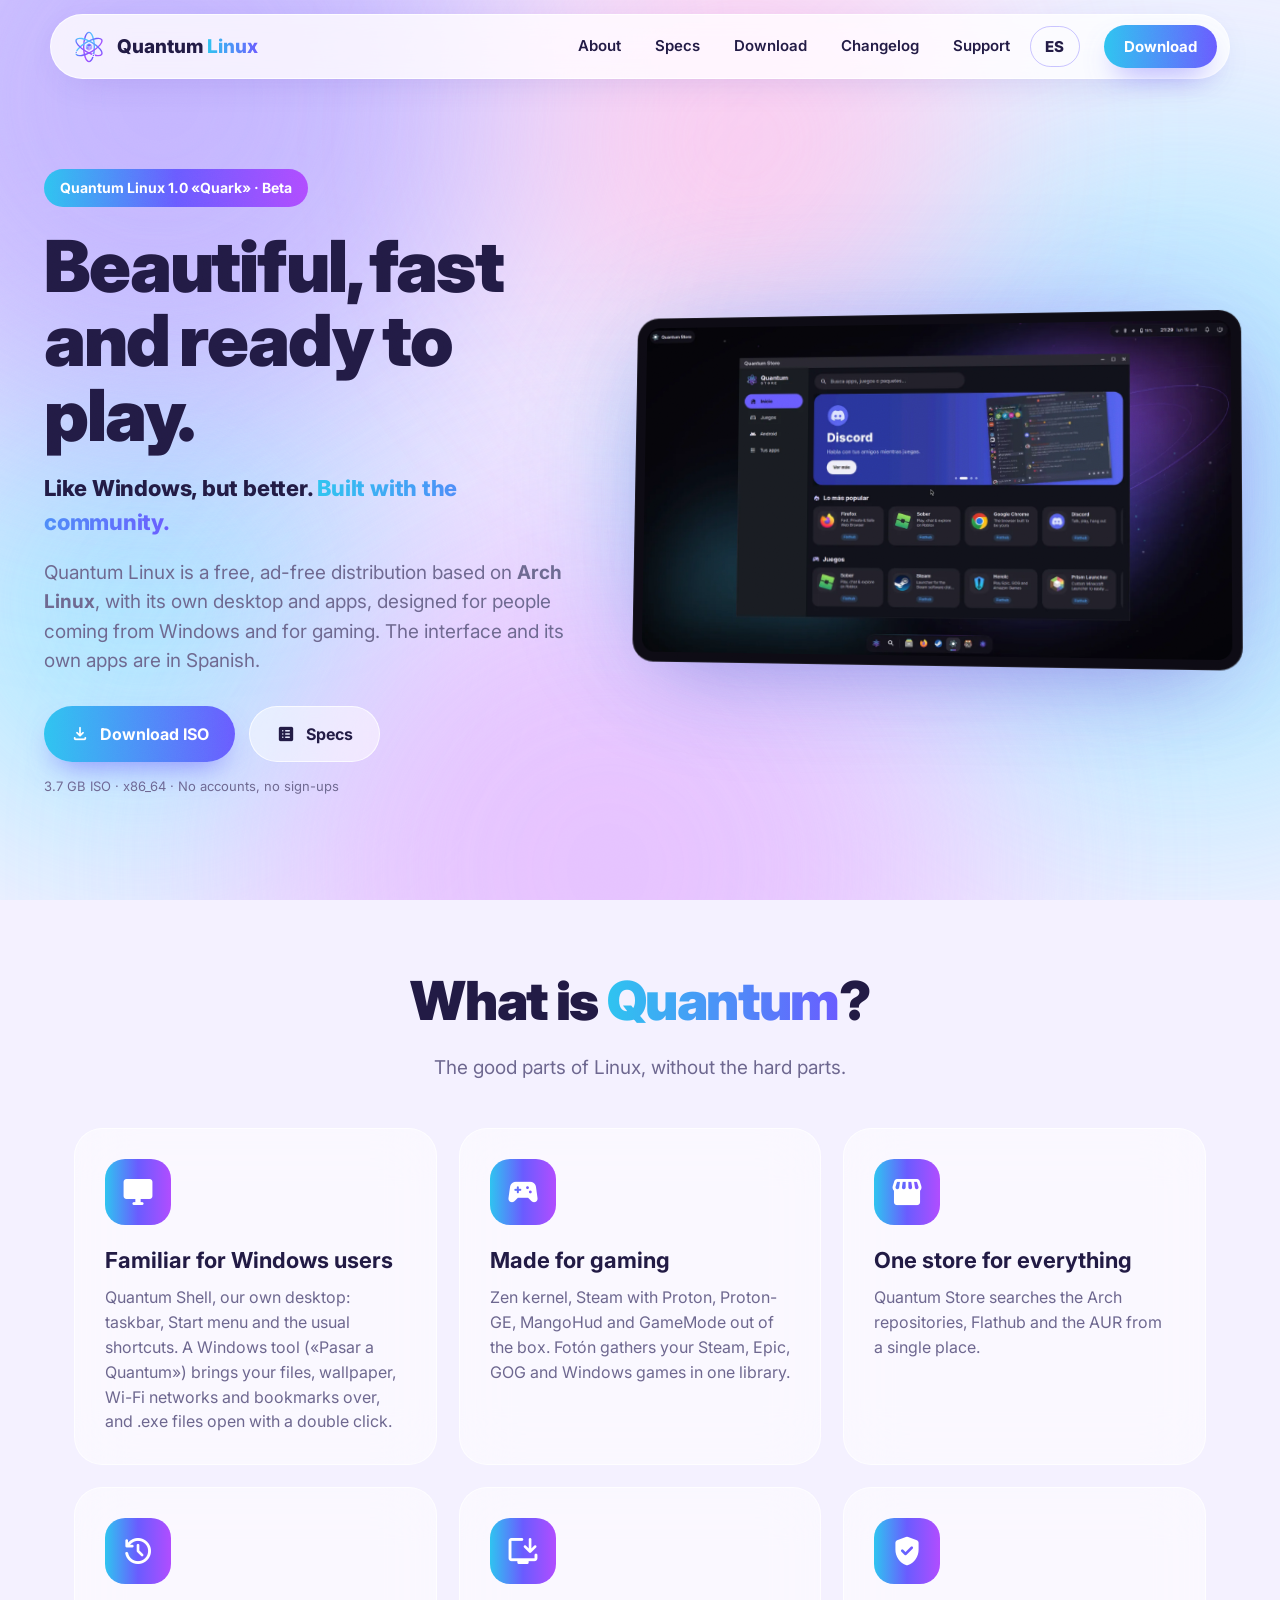
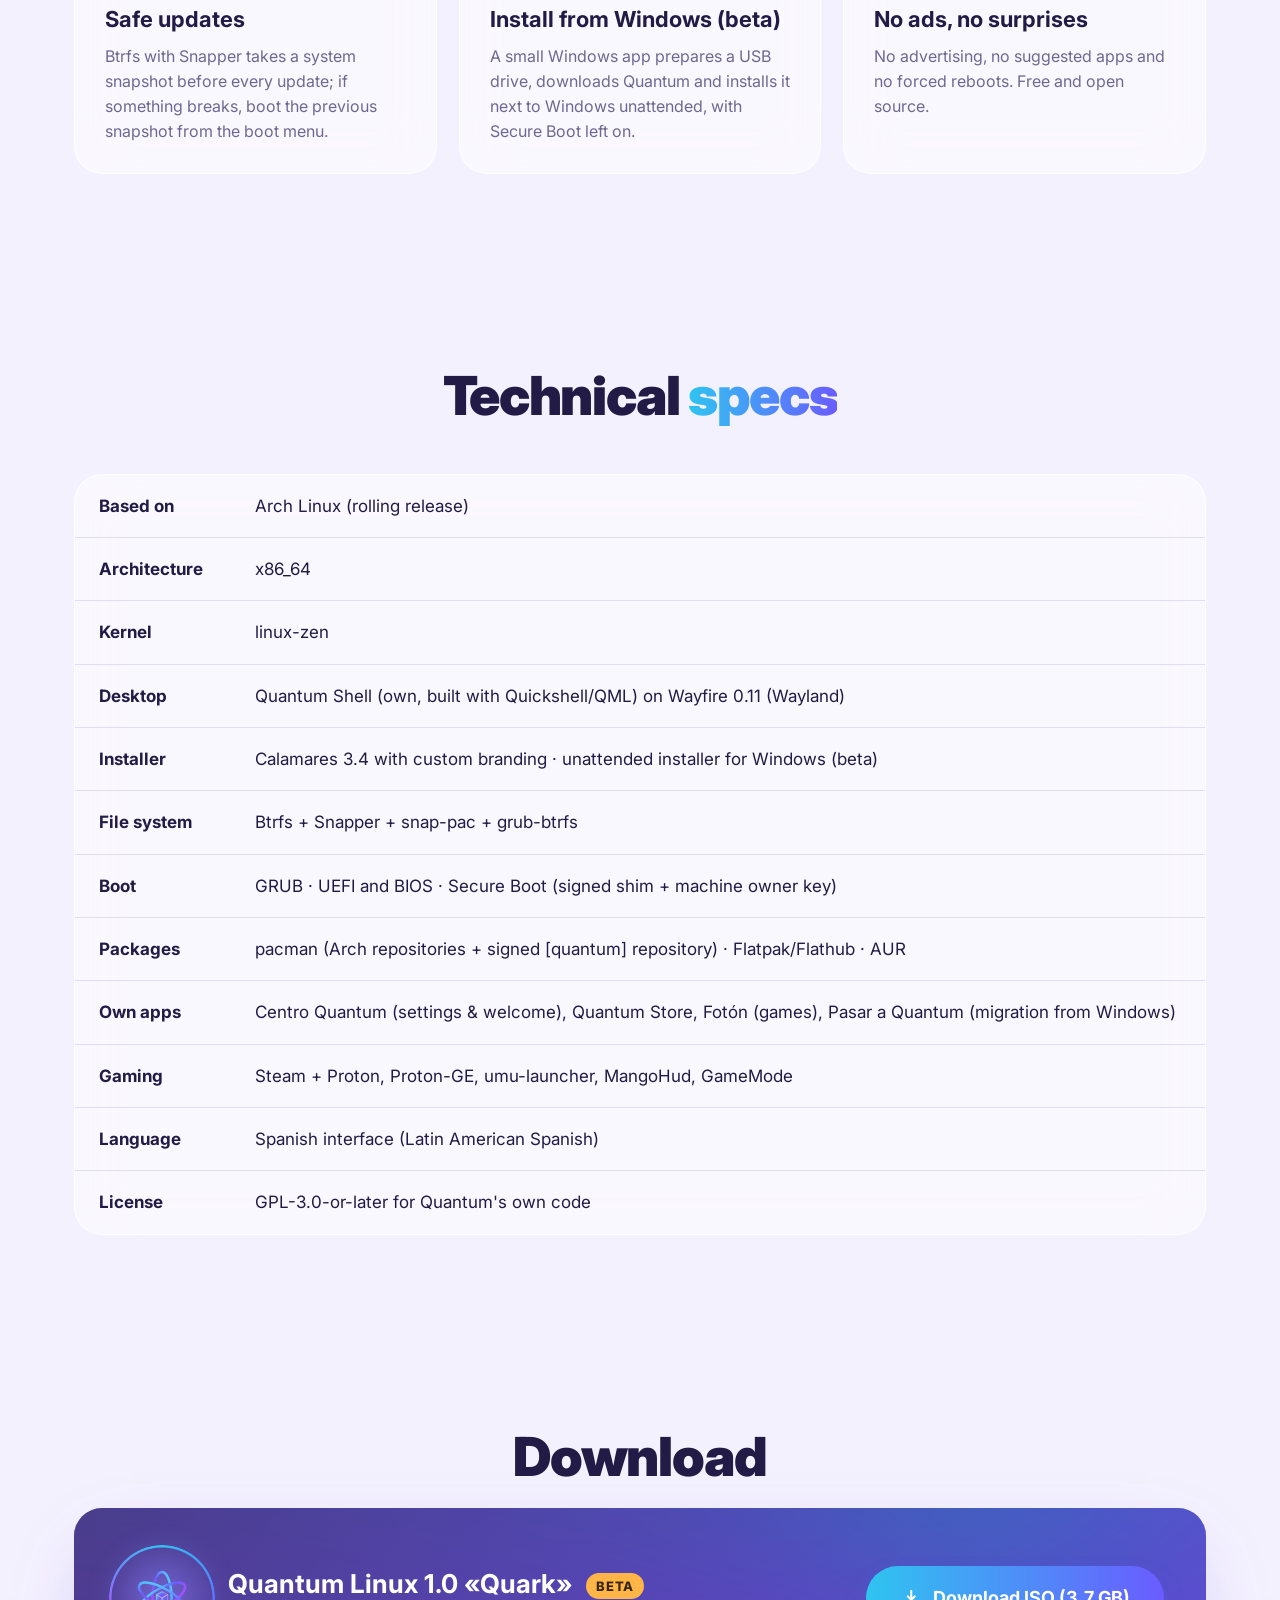
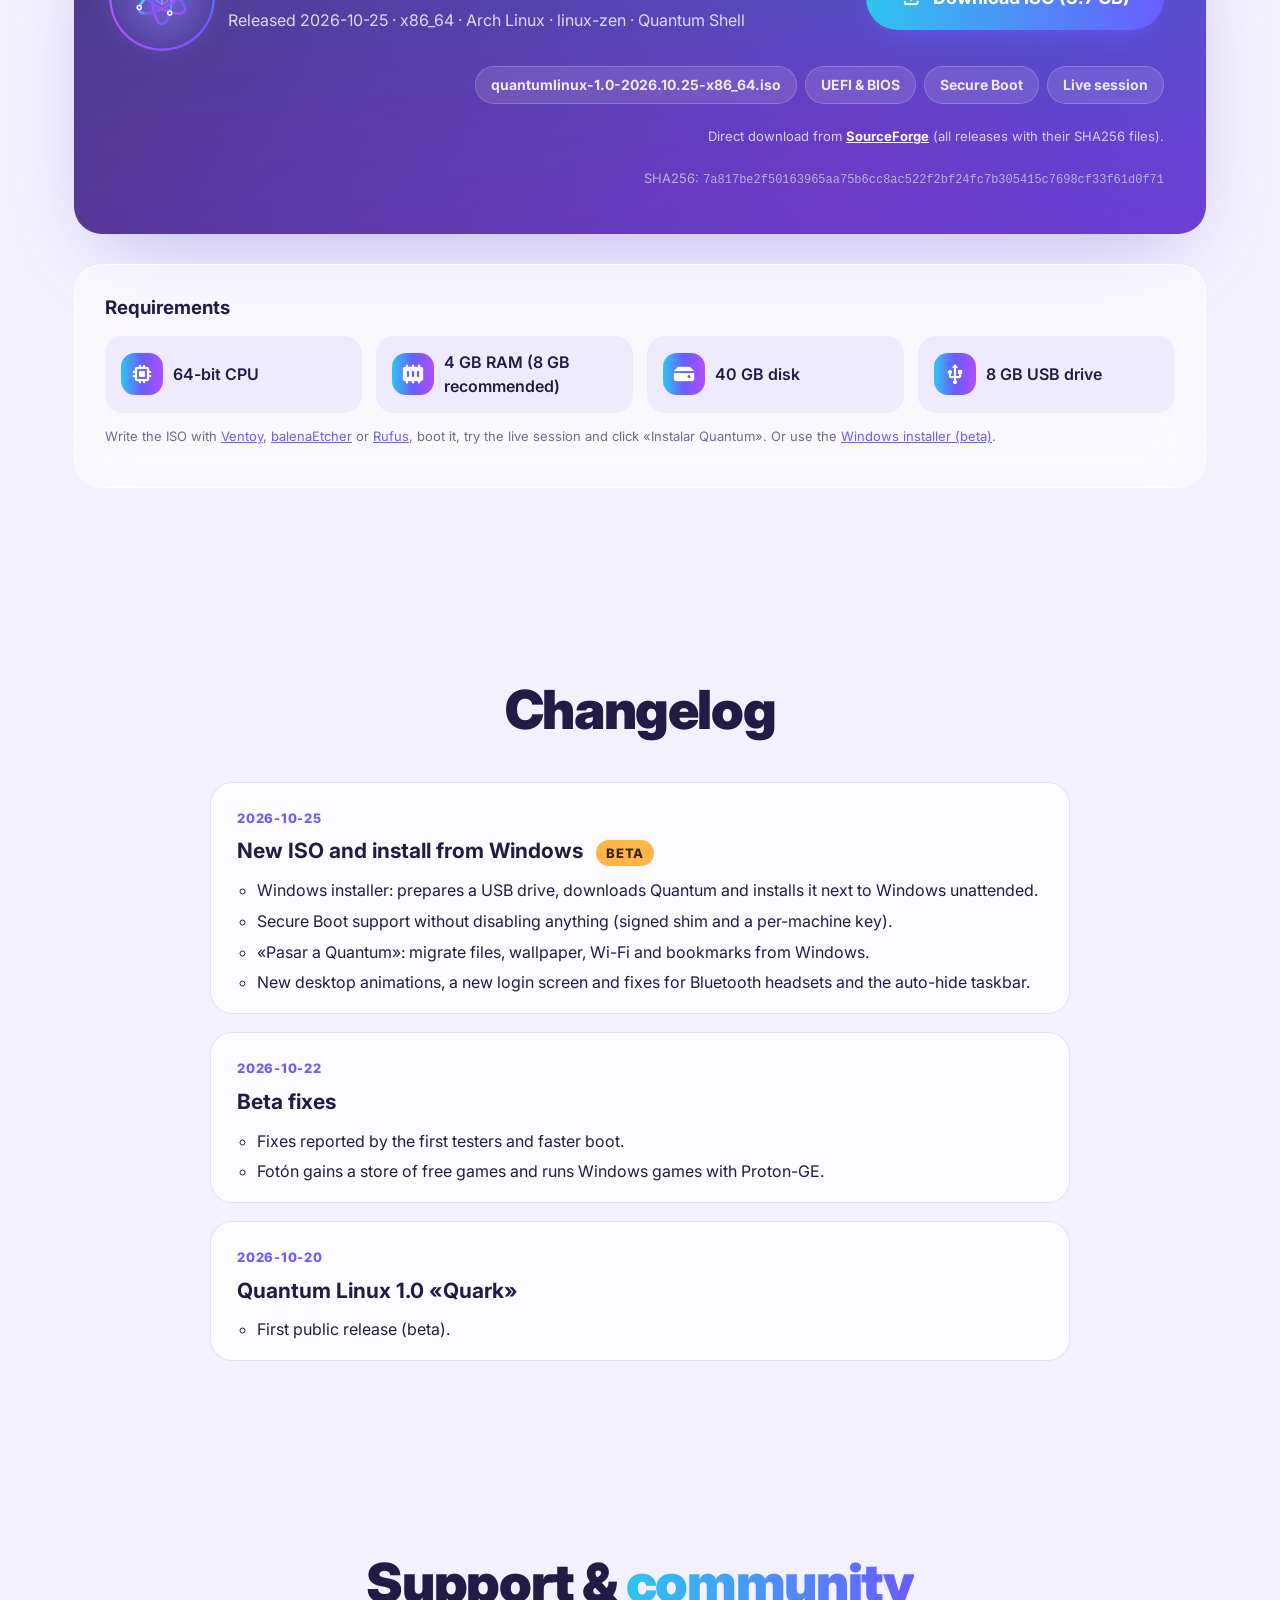
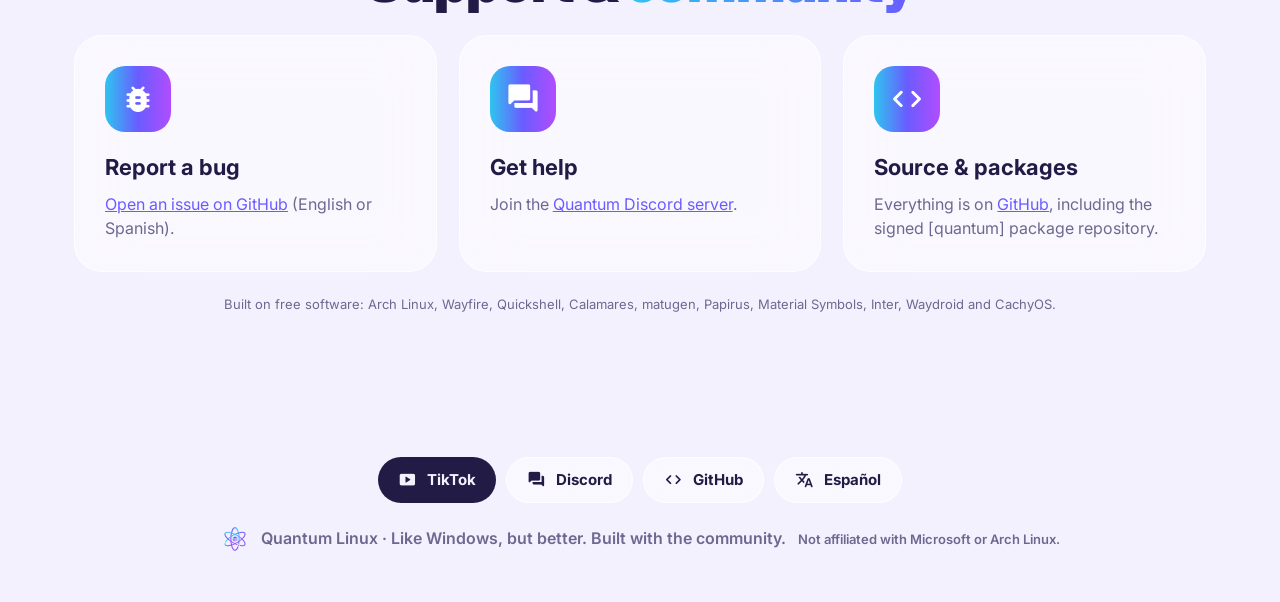
==== en/index.html @ d30d1699 "Web: versión en inglés (/en/), ficha técnica, novedades, ayuda y reporte de errores; descarga del IS" ====
<!doctype html>
<html lang="en">
<head>
  <meta charset="utf-8">
  <meta name="viewport" content="width=device-width, initial-scale=1, viewport-fit=cover">
  <script>
  (function(){var d=document.documentElement,t;try{t=localStorage.getItem("ql-theme")}catch(e){}
  if(t!=="dark"&&t!=="light")t=matchMedia("(prefers-color-scheme: dark)").matches?"dark":"light";
  d.dataset.theme=t;
  function dev(){var w=innerWidth;d.dataset.device=w<=760?"mobile":"desktop"}
  dev();addEventListener("resize",dev)})();
  </script>
  <title>Quantum Linux · An Arch-based distro for gamers and Windows switchers</title>
  <meta name="description" content="Quantum Linux 1.0 «Quark» is a free, ad-free Arch Linux based distribution with its own desktop (Quantum Shell on Wayfire), made for people coming from Windows and for gaming.">
  <meta name="theme-color" content="#6A5CFF">
  <meta property="og:type" content="website">
  <meta property="og:title" content="Quantum Linux">
  <meta property="og:description" content="An Arch-based distro for gamers and Windows switchers. Free and ad-free.">
  <meta property="og:image" content="https://quantumlinux-arch.github.io/assets/og.jpg">
  <meta property="og:url" content="https://quantumlinux-arch.github.io/en/">
  <link rel="canonical" href="https://quantumlinux-arch.github.io/en/">
  <link rel="alternate" hreflang="es" href="https://quantumlinux-arch.github.io/">
  <link rel="alternate" hreflang="en" href="https://quantumlinux-arch.github.io/en/">
  <link rel="alternate" hreflang="x-default" href="https://quantumlinux-arch.github.io/en/">
  <link rel="icon" type="image/png" href="../assets/favicon.png">
  <link rel="preconnect" href="https://fonts.googleapis.com">
  <link rel="preconnect" href="https://fonts.gstatic.com" crossorigin>
  <link rel="stylesheet" href="https://fonts.googleapis.com/css2?family=Inter:wght@400;500;600;700;800;900&display=swap">
  <link rel="stylesheet" href="https://fonts.googleapis.com/css2?family=Material+Symbols+Rounded:opsz,wght,FILL,GRAD@24,500,1,0&display=block">
  <link rel="stylesheet" href="../styles.css">
  <link rel="stylesheet" href="../enhance.css">
  <link rel="stylesheet" href="../extra.css">
</head>
<body>
  <div class="blobs" aria-hidden="true"><span></span><span></span><span></span></div>

  <header class="nav" id="nav">
    <a class="brand" href="#home" aria-label="Quantum Linux, home">
      <img src="../assets/quantum-mark.svg" alt="" width="36" height="36">
      <span>Quantum <b>Linux</b></span>
    </a>
    <nav class="links" id="links">
      <a href="#about">About</a>
      <a href="#specs">Specs</a>
      <a href="#download">Download</a>
      <a href="#changelog">Changelog</a>
      <a href="#support">Support</a>
      <a class="lang" href="../" hreflang="es" lang="es" title="Versión en español">ES</a>
    </nav>
    <a class="btn btn-sm btn-grad" href="#download">Download</a>
    <button class="menu-toggle" id="menuToggle" aria-label="Open menu" aria-expanded="false">
      <span class="ms">menu</span>
    </button>
  </header>

  <main>
    <section class="hero" id="home">
      <div class="hero-text">
        <span class="pill">Quantum Linux 1.0 «Quark» · Beta</span>
        <h1>Beautiful, fast and ready to play.</h1>
        <p class="motto">Like Windows, but better. <span class="grad">Built with the community.</span></p>
        <p class="lead">Quantum Linux is a free, ad-free distribution based on <b>Arch Linux</b>, with its own desktop and apps, designed for people coming from Windows and for gaming. The interface and its own apps are in Spanish.</p>
        <div class="cta">
          <a class="btn btn-grad" href="#download"><span class="ms">download</span>Download ISO</a>
          <a class="btn btn-ghost" href="#specs"><span class="ms">list_alt</span>Specs</a>
        </div>
        <p class="tiny">3.7 GB ISO · x86_64 · No accounts, no sign-ups</p>
      </div>
      <div class="hero-shot">
        <div class="monitor">
          <img src="../assets/img/store.webp" alt="Quantum Linux desktop with Quantum Store open and the taskbar at the bottom" width="1600" height="900">
        </div>
      </div>
    </section>

    <section class="section" id="about">
      <h2>What is <span class="grad">Quantum</span>?</h2>
      <p class="sub">The good parts of Linux, without the hard parts.</p>
      <div class="cards">
        <article class="card">
          <span class="icon ms">desktop_windows</span>
          <h3>Familiar for Windows users</h3>
          <p>Quantum Shell, our own desktop: taskbar, Start menu and the usual shortcuts. A Windows tool («Pasar a Quantum») brings your files, wallpaper, Wi-Fi networks and bookmarks over, and .exe files open with a double click.</p>
        </article>
        <article class="card">
          <span class="icon ms">sports_esports</span>
          <h3>Made for gaming</h3>
          <p>Zen kernel, Steam with Proton, Proton-GE, MangoHud and GameMode out of the box. Fotón gathers your Steam, Epic, GOG and Windows games in one library.</p>
        </article>
        <article class="card">
          <span class="icon ms">storefront</span>
          <h3>One store for everything</h3>
          <p>Quantum Store searches the Arch repositories, Flathub and the AUR from a single place.</p>
        </article>
        <article class="card">
          <span class="icon ms">history</span>
          <h3>Safe updates</h3>
          <p>Btrfs with Snapper takes a system snapshot before every update; if something breaks, boot the previous snapshot from the boot menu.</p>
        </article>
        <article class="card">
          <span class="icon ms">install_desktop</span>
          <h3>Install from Windows (beta)</h3>
          <p>A small Windows app prepares a USB drive, downloads Quantum and installs it next to Windows unattended, with Secure Boot left on.</p>
        </article>
        <article class="card">
          <span class="icon ms">verified_user</span>
          <h3>No ads, no surprises</h3>
          <p>No advertising, no suggested apps and no forced reboots. Free and open source.</p>
        </article>
      </div>
    </section>

    <section class="section" id="specs">
      <h2>Technical <span class="grad">specs</span></h2>
      <div class="table-wrap">
        <table class="compare specs">
          <tbody>
            <tr><td>Based on</td><td>Arch Linux (rolling release)</td></tr>
            <tr><td>Architecture</td><td>x86_64</td></tr>
            <tr><td>Kernel</td><td>linux-zen</td></tr>
            <tr><td>Desktop</td><td>Quantum Shell (own, built with Quickshell/QML) on Wayfire 0.11 (Wayland)</td></tr>
            <tr><td>Installer</td><td>Calamares 3.4 with custom branding · unattended installer for Windows (beta)</td></tr>
            <tr><td>File system</td><td>Btrfs + Snapper + snap-pac + grub-btrfs</td></tr>
            <tr><td>Boot</td><td>GRUB · UEFI and BIOS · Secure Boot (signed shim + machine owner key)</td></tr>
            <tr><td>Packages</td><td>pacman (Arch repositories + signed [quantum] repository) · Flatpak/Flathub · AUR</td></tr>
            <tr><td>Own apps</td><td>Centro Quantum (settings &amp; welcome), Quantum Store, Fotón (games), Pasar a Quantum (migration from Windows)</td></tr>
            <tr><td>Gaming</td><td>Steam + Proton, Proton-GE, umu-launcher, MangoHud, GameMode</td></tr>
            <tr><td>Language</td><td>Spanish interface (Latin American Spanish)</td></tr>
            <tr><td>License</td><td>GPL-3.0-or-later for Quantum's own code</td></tr>
          </tbody>
        </table>
      </div>
    </section>

    <section class="section" id="download">
      <h2>Download</h2>
      <div class="download" id="descargar">
        <div class="dl-info">
          <span class="dl-orbit"><img src="../assets/quantum-mark.svg" alt="" width="72" height="72"></span>
          <div>
            <h3>Quantum Linux 1.0 «Quark» <span class="beta">Beta</span></h3>
            <p>Released 2026-10-25 · x86_64 · Arch Linux · linux-zen · Quantum Shell</p>
          </div>
        </div>
        <a class="btn btn-grad big" href="https://sourceforge.net/projects/quantum-linux/files/1.0/quantumlinux-1.0-2026.10.25-x86_64.iso/download"><span class="ms">download</span>Download ISO (3.7 GB)</a>
        <ul class="dl-chips"><li>quantumlinux-1.0-2026.10.25-x86_64.iso</li><li>UEFI &amp; BIOS</li><li>Secure Boot</li><li>Live session</li></ul>
        <p class="tiny">Direct download from <a href="https://sourceforge.net/projects/quantum-linux/files/1.0/" target="_blank" rel="noopener">SourceForge</a> (all releases with their SHA256 files).</p>
        <p class="tiny sha">SHA256: <code>7a817be2f50163965aa75b6cc8ac522f2bf24fc7b305415c7698cf33f61d0f71</code></p>
      </div>
      <div class="reqs">
        <h3>Requirements</h3>
        <ul>
          <li><span class="ms">memory</span>64-bit CPU</li>
          <li><span class="ms">memory_alt</span>4 GB RAM (8 GB recommended)</li>
          <li><span class="ms">hard_drive</span>40 GB disk</li>
          <li><span class="ms">usb</span>8 GB USB drive</li>
        </ul>
        <p class="tiny">Write the ISO with <a href="https://www.ventoy.net/" target="_blank" rel="noopener">Ventoy</a>, <a href="https://etcher.balena.io/" target="_blank" rel="noopener">balenaEtcher</a> or <a href="https://rufus.ie/" target="_blank" rel="noopener">Rufus</a>, boot it, try the live session and click «Instalar Quantum». Or use the <a href="../descargas/Instalar-Quantum.exe">Windows installer (beta)</a>.</p>
      </div>
    </section>

    <section class="section" id="changelog">
      <h2>Changelog</h2>
      <ol class="changelog">
        <li>
          <time datetime="2026-10-25">2026-10-25</time>
          <h3>New ISO and install from Windows <span class="beta">Beta</span></h3>
          <ul>
            <li>Windows installer: prepares a USB drive, downloads Quantum and installs it next to Windows unattended.</li>
            <li>Secure Boot support without disabling anything (signed shim and a per-machine key).</li>
            <li>«Pasar a Quantum»: migrate files, wallpaper, Wi-Fi and bookmarks from Windows.</li>
            <li>New desktop animations, a new login screen and fixes for Bluetooth headsets and the auto-hide taskbar.</li>
          </ul>
        </li>
        <li>
          <time datetime="2026-10-22">2026-10-22</time>
          <h3>Beta fixes</h3>
          <ul>
            <li>Fixes reported by the first testers and faster boot.</li>
            <li>Fotón gains a store of free games and runs Windows games with Proton-GE.</li>
          </ul>
        </li>
        <li>
          <time datetime="2026-10-20">2026-10-20</time>
          <h3>Quantum Linux 1.0 «Quark»</h3>
          <ul><li>First public release (beta).</li></ul>
        </li>
      </ol>
    </section>

    <section class="section" id="support">
      <h2>Support &amp; <span class="grad">community</span></h2>
      <div class="cards">
        <article class="card">
          <span class="icon ms">bug_report</span>
          <h3>Report a bug</h3>
          <p><a href="https://github.com/QuantumLinux-arch/quantumlinux-arch.github.io/issues/new/choose" target="_blank" rel="noopener">Open an issue on GitHub</a> (English or Spanish).</p>
        </article>
        <article class="card">
          <span class="icon ms">forum</span>
          <h3>Get help</h3>
          <p>Join the <a href="https://discord.gg/qWmEb9xHkZ" target="_blank" rel="noopener">Quantum Discord server</a>.</p>
        </article>
        <article class="card">
          <span class="icon ms">code</span>
          <h3>Source &amp; packages</h3>
          <p>Everything is on <a href="https://github.com/QuantumLinux-arch" target="_blank" rel="noopener">GitHub</a>, including the signed [quantum] package repository.</p>
        </article>
      </div>
      <p class="tiny center">Built on free software: Arch Linux, Wayfire, Quickshell, Calamares, matugen, Papirus, Material Symbols, Inter, Waydroid and CachyOS.</p>
    </section>
  </main>

  <footer class="footer">
    <div class="foot-links">
      <a class="btn btn-sm btn-dark" href="https://www.tiktok.com/@quantum.os" target="_blank" rel="noopener"><span class="ms">smart_display</span>TikTok</a>
      <a class="btn btn-sm btn-ghost" href="https://discord.gg/qWmEb9xHkZ" target="_blank" rel="noopener"><span class="ms">forum</span>Discord</a>
      <a class="btn btn-sm btn-ghost" href="https://github.com/QuantumLinux-arch" target="_blank" rel="noopener"><span class="ms">code</span>GitHub</a>
      <a class="btn btn-sm btn-ghost" href="../" hreflang="es"><span class="ms">translate</span>Español</a>
    </div>
    <img src="../assets/quantum-mark.svg" alt="" width="28" height="28">
    <span>Quantum Linux · Like Windows, but better. Built with the community.</span>
    <span class="tiny">Not affiliated with Microsoft or Arch Linux.</span>
  </footer>

  <script>
  (function(){var t=document.getElementById("menuToggle"),l=document.getElementById("links");
  t.addEventListener("click",function(){var o=l.classList.toggle("open");t.setAttribute("aria-expanded",o)});
  l.addEventListener("click",function(e){if(e.target.tagName==="A")l.classList.remove("open")})})();
  </script>
</body>
</html>
---- styles.css ----
/* Quantum Linux — mismos colores y estilo que los videos */
:root {
  --bg: #F4F1FF;
  --ink: #221B45;
  --muted: #6E6890;
  --line: #E2DCFB;
  --card: #FFFFFF;
  --cyan: #2FC4F0;
  --indigo: #6A5CFF;
  --violet: #B14DFF;
  --grad: linear-gradient(90deg, var(--cyan), var(--indigo) 50%, var(--violet));
  --radius: 28px;
  --shadow: 0 30px 80px -30px rgba(70, 50, 180, .35);
}

* { box-sizing: border-box; }
html { scroll-behavior: smooth; scroll-padding-top: 90px; }
body {
  margin: 0;
  font-family: "Inter", system-ui, sans-serif;
  color: var(--ink);
  background: var(--bg);
  line-height: 1.55;
  -webkit-font-smoothing: antialiased;
  overflow-x: hidden;
}
img { max-width: 100%; height: auto; display: block; }
a { color: var(--indigo); }

.ms {
  font-family: "Material Symbols Rounded";
  font-weight: normal; font-style: normal; line-height: 1;
  font-size: 1.25em; display: inline-block; vertical-align: middle;
  font-variation-settings: "FILL" 1, "wght" 500;
  -webkit-font-feature-settings: "liga"; font-feature-settings: "liga";
  user-select: none;
}

/* Fondo con manchas de color que se mueven lento (como Backdrop de los videos) */
.blobs { position: fixed; inset: 0; z-index: -1; overflow: hidden; pointer-events: none; }
.blobs span {
  position: absolute; width: 55vmax; height: 55vmax; border-radius: 50%;
  filter: blur(90px); opacity: .5; animation: drift 26s ease-in-out infinite alternate;
}
.blobs span:nth-child(1) { background: #B9A8FF; top: -20vmax; left: -15vmax; }
.blobs span:nth-child(2) { background: #A8E6FF; top: 10vmax; right: -20vmax; animation-delay: -9s; }
.blobs span:nth-child(3) { background: #E3B8FF; bottom: -25vmax; left: 20vmax; animation-delay: -16s; }
@keyframes drift {
  to { transform: translate(6vmax, 4vmax) scale(1.08); }
}

/* Barra de navegación */
.nav {
  position: sticky; top: 14px; z-index: 50;
  display: flex; align-items: center; gap: 24px;
  max-width: 1180px; margin: 14px auto 0; padding: 10px 12px 10px 20px;
  background: rgba(255, 255, 255, .72); backdrop-filter: blur(16px);
  border: 1px solid var(--line); border-radius: 999px;
  box-shadow: 0 10px 40px -20px rgba(70, 50, 180, .3);
}
.brand { display: flex; align-items: center; gap: 10px; text-decoration: none; color: var(--ink); font-weight: 800; font-size: 19px; }
.brand b { font-weight: 800; background: var(--grad); -webkit-background-clip: text; background-clip: text; color: transparent; }
.links { display: flex; gap: 6px; margin-left: auto; }
.links a { color: var(--ink); text-decoration: none; font-weight: 600; font-size: 15px; padding: 8px 14px; border-radius: 999px; transition: background .2s; }
.links a:hover { background: rgba(106, 92, 255, .1); }
.menu-toggle { display: none; border: 0; background: transparent; color: var(--ink); font-size: 22px; padding: 8px; border-radius: 50%; cursor: pointer; }

/* Botones */
.btn {
  display: inline-flex; align-items: center; gap: 10px;
  padding: 15px 26px; border-radius: 999px; font-weight: 700; font-size: 16px;
  text-decoration: none; cursor: pointer; border: 0;
  transition: transform .2s cubic-bezier(.34, 1.56, .64, 1), box-shadow .2s, background .2s;
}
.btn:hover { transform: translateY(-2px) scale(1.02); }
.btn:active { transform: scale(.97); }
.btn-grad { color: #fff; background: var(--grad); box-shadow: 0 14px 30px -12px rgba(106, 92, 255, .7); }
.btn-ghost { color: var(--ink); background: #fff; border: 1px solid var(--line); }
.btn-dark { color: #fff; background: var(--ink); }
.btn-sm { padding: 10px 20px; font-size: 15px; }
.btn.big { padding: 18px 34px; font-size: 18px; }

.grad { background: var(--grad); -webkit-background-clip: text; background-clip: text; color: transparent; }
.tiny { font-size: 13px; color: var(--muted); }
.pill {
  display: inline-block; padding: 8px 16px; border-radius: 999px; font-weight: 700; font-size: 14px;
  color: #fff; background: var(--grad);
}

/* Portada */
.hero {
  max-width: 1240px; margin: 0 auto; padding: 90px 24px 60px;
  display: grid; grid-template-columns: 1fr 1.15fr; gap: 50px; align-items: center;
}
.hero h1 { font-size: clamp(42px, 5.6vw, 76px); line-height: 1.04; letter-spacing: -.03em; margin: 22px 0 18px; font-weight: 900; }
.motto { font-size: 22px; font-weight: 800; margin: 0 0 14px; letter-spacing: -.01em; }
.lead { font-size: 19px; color: var(--muted); max-width: 540px; }
.cta { display: flex; flex-wrap: wrap; gap: 14px; margin: 30px 0 14px; }
.cta.center { justify-content: center; }

/* Letras que aparecen una a una con rebote (como Line.qml) */
.kinetic .w { display: inline-block; white-space: nowrap; }
.kinetic .ch { display: inline-block; opacity: 0; transform: translateY(.45em) scale(.6); animation: pop .55s cubic-bezier(.34, 1.56, .64, 1) forwards; }
.kinetic .g { background: var(--grad); background-size: 400% 100%; -webkit-background-clip: text; background-clip: text; color: transparent; }
@keyframes pop { to { opacity: 1; transform: none; } }

.hero-shot { position: relative; }
.monitor {
  border-radius: 22px; padding: 10px; background: #0D0B14;
  box-shadow: var(--shadow), 0 0 0 1px rgba(255, 255, 255, .06) inset;
  overflow: hidden;
}
.monitor img { border-radius: 14px; }
.hero-shot .monitor { animation: float 7s ease-in-out infinite; transform: perspective(1400px) rotateY(-7deg) rotateX(3deg); }
@keyframes float { 50% { translate: 0 -12px; } }
.float-chip {
  position: absolute; display: flex; align-items: center; gap: 8px;
  padding: 12px 18px; border-radius: 999px; background: #fff; font-weight: 700; font-size: 15px;
  border: 1px solid var(--line); box-shadow: 0 14px 30px -14px rgba(70, 50, 180, .45);
  animation: float 6s ease-in-out infinite;
}
.float-chip .ms { color: var(--indigo); }
.c1 { top: -18px; left: 8%; animation-delay: -1s; }
.c2 { bottom: 14%; left: -26px; animation-delay: -3s; }
.c3 { bottom: -16px; right: 10%; animation-delay: -5s; }

/* Secciones */
.section { max-width: 1180px; margin: 0 auto; padding: 90px 24px; }
.section h2 { font-size: clamp(34px, 4.2vw, 56px); letter-spacing: -.025em; text-align: center; margin: 0 0 10px; font-weight: 900; }
.sub { text-align: center; color: var(--muted); font-size: 19px; margin: 0 0 46px; }

.cards { display: grid; grid-template-columns: repeat(3, 1fr); gap: 22px; }
.card {
  background: var(--card); border: 1px solid var(--line); border-radius: var(--radius);
  padding: 30px; transition: transform .3s cubic-bezier(.34, 1.56, .64, 1), box-shadow .3s;
}
.card:hover { transform: translateY(-6px); box-shadow: var(--shadow); }
.card .icon {
  font-size: 34px; width: 66px; height: 66px; display: grid; place-items: center;
  color: #fff; background: var(--grad); border-radius: 20px; margin-bottom: 18px;
}
.card h3 { margin: 0 0 8px; font-size: 22px; }
.card p { margin: 0; color: var(--muted); }

/* Galería */
.tabs { display: flex; flex-wrap: wrap; justify-content: center; gap: 10px; margin-bottom: 30px; }
.tab {
  font: inherit; font-weight: 700; font-size: 15px; padding: 11px 20px; border-radius: 999px;
  border: 1px solid var(--line); background: #fff; color: var(--ink); cursor: pointer; transition: all .2s;
}
.tab:hover { border-color: var(--indigo); }
.tab.active { color: #fff; background: var(--grad); border-color: transparent; }
.gallery { max-width: 1060px; margin: 0 auto; }
.gallery img { transition: opacity .25s, transform .35s; }
.gallery img.swap { opacity: 0; transform: scale(.985); }
.caption { text-align: center; color: var(--muted); margin-top: 18px; }

/* Comparación */
.table-wrap { overflow-x: auto; margin-top: 36px; }
.compare { width: 100%; border-collapse: separate; border-spacing: 0; background: #fff; border-radius: var(--radius); border: 1px solid var(--line); overflow: hidden; font-size: 17px; }
.compare th, .compare td { padding: 18px 24px; text-align: left; border-bottom: 1px solid var(--line); }
.compare tr:last-child td { border-bottom: 0; }
.compare thead th { font-size: 15px; text-transform: uppercase; letter-spacing: .06em; color: var(--muted); }
.compare td:first-child { font-weight: 700; }
.compare .q { background: rgba(106, 92, 255, .06); font-weight: 700; }
.compare thead .q { color: var(--indigo); }
.ok { color: #22B573; margin-right: 8px; }

/* Pasos */
.steps { list-style: none; padding: 0; margin: 46px 0; display: grid; grid-template-columns: repeat(3, 1fr); gap: 22px; }
.step { background: #fff; border: 1px solid var(--line); border-radius: var(--radius); padding: 30px; }
.num { display: grid; place-items: center; width: 48px; height: 48px; border-radius: 50%; color: #fff; background: var(--grad); font-weight: 800; font-size: 20px; }
.step h3 { margin: 16px 0 6px; font-size: 22px; }
.step p { margin: 0; color: var(--muted); }

.download {
  display: flex; flex-wrap: wrap; align-items: center; justify-content: space-between; gap: 24px;
  padding: 34px; border-radius: var(--radius); color: #fff;
  background: linear-gradient(120deg, #221B45, #3B2C9A 60%, #6A2FB8);
  box-shadow: var(--shadow);
}
.dl-info { display: flex; align-items: center; gap: 20px; }
.dl-info h3 { margin: 0; font-size: 26px; }
.dl-info p { margin: 4px 0 0; opacity: .8; }
.download .tiny { color: #D6D1F2; flex-basis: 100%; margin: 0; text-align: right; }
.download .tiny:empty { display: none; }

.reqs { margin-top: 30px; background: #fff; border: 1px solid var(--line); border-radius: var(--radius); padding: 28px 30px; }
.reqs h3 { margin: 0 0 14px; }
.reqs ul { list-style: none; padding: 0; margin: 0 0 10px; display: grid; grid-template-columns: repeat(4, 1fr); gap: 14px; }
.reqs li { display: flex; align-items: center; gap: 10px; font-weight: 600; }
.reqs li .ms { color: var(--indigo); }

/* Preguntas */
.faq { max-width: 820px; margin: 40px auto 0; display: grid; gap: 14px; }
.faq details { background: #fff; border: 1px solid var(--line); border-radius: 22px; padding: 6px 26px; }
.faq summary { cursor: pointer; font-weight: 700; font-size: 18px; padding: 16px 0; list-style: none; display: flex; justify-content: space-between; gap: 16px; }
.faq summary::-webkit-details-marker { display: none; }
.faq summary::after { content: "add"; font-family: "Material Symbols Rounded"; font-size: 24px; color: var(--indigo); transition: transform .25s; }
.faq details[open] summary::after { transform: rotate(45deg); }
.faq p { margin: 0 0 18px; color: var(--muted); }

.community { text-align: center; }

.footer { display: flex; flex-wrap: wrap; justify-content: center; align-items: center; gap: 12px; padding: 40px 24px 50px; color: var(--muted); font-weight: 600; }

.toast {
  position: fixed; left: 50%; bottom: 28px; transform: translate(-50%, 120px);
  background: var(--ink); color: #fff; padding: 14px 24px; border-radius: 999px; font-weight: 600;
  transition: transform .35s cubic-bezier(.34, 1.56, .64, 1); z-index: 100; max-width: calc(100% - 32px); text-align: center;
}
.toast.show { transform: translate(-50%, 0); }

/* Aparición al hacer scroll */
.reveal { opacity: 0; transform: translateY(30px); transition: opacity .7s ease, transform .7s cubic-bezier(.22, 1, .36, 1); }
.reveal.in { opacity: 1; transform: none; }

/* Celulares y tablets */
@media (max-width: 960px) {
  .hero { grid-template-columns: 1fr; padding-top: 50px; text-align: center; }
  .lead { margin: 0 auto; }
  .cta { justify-content: center; }
  .hero-shot .monitor { transform: none; }
  .cards, .steps { grid-template-columns: 1fr 1fr; }
  .reqs ul { grid-template-columns: 1fr 1fr; }
}
@media (max-width: 760px) {
  .nav { margin: 10px 16px 0; gap: 10px; }
  .brand { font-size: 17px; white-space: nowrap; }
  .brand img { width: 30px; height: 30px; }
  .links {
    position: absolute; top: calc(100% + 8px); left: 0; right: 0; flex-direction: column;
    background: #fff; border: 1px solid var(--line); border-radius: 24px; padding: 10px;
    display: none; box-shadow: var(--shadow);
  }
  .links.open { display: flex; }
  .nav > .btn-sm { margin-left: auto; }
  .menu-toggle { display: block; }
  .hero, .section { padding-left: 16px; padding-right: 16px; }
  .section { padding-top: 64px; padding-bottom: 64px; }
  .cards, .steps, .reqs ul { grid-template-columns: 1fr; }
  .float-chip { font-size: 13px; padding: 9px 14px; }
  .c2 { left: -6px; }
  .compare { font-size: 15px; }
  .compare th, .compare td { padding: 14px; }
  .download { padding: 26px; }
  .download .btn { width: 100%; justify-content: center; }
  .download .tiny { text-align: center; }
}

/* Sin animaciones si la persona las desactivó */
@media (prefers-reduced-motion: reduce) {
  *, *::before, *::after { animation: none !important; transition: none !important; }
  .kinetic .ch { opacity: 1; transform: none; }
  .reveal { opacity: 1; transform: none; }
}

/* Celulares angostos: el botón de arriba tapaba el nombre (la portada ya tiene «Descargar») */
@media (max-width: 440px) {
  .nav > .btn-sm { display: none; }
  .menu-toggle { margin-left: auto; }
}

.download .sha { flex-basis: 100%; margin: 0; color: #B9B3D6; text-align: right; overflow-wrap: anywhere; }
.download .sha code { font-size: 12px; }
@media (max-width: 760px) { .download .sha { text-align: center; } }

/* Créditos */
.team { display: grid; grid-template-columns: repeat(3, minmax(0, 320px)); justify-content: center; gap: 20px; margin-top: 10px; }
@media (max-width: 1060px) { .team { grid-template-columns: repeat(2, minmax(0, 320px)); } }
.member { background: #fff; border: 1px solid var(--line); border-radius: var(--radius); padding: 28px 22px; text-align: center; transition: transform .3s cubic-bezier(.34,1.56,.64,1), box-shadow .3s; }
.member:hover { transform: translateY(-6px); box-shadow: var(--shadow); }
.member.founder { border: 2px solid transparent; background: linear-gradient(#fff, #fff) padding-box, var(--grad) border-box; }
.avatar { width: 96px; height: 96px; margin: 0 auto 16px; border-radius: 50%; display: grid; place-items: center; background: var(--grad); }
.avatar img { width: 64px; height: 64px; }
.avatar .ms { color: #fff; font-size: 46px; }
.avatar.a2 { background: linear-gradient(135deg, #5865F2, #8F7BFF); }
.avatar.a3 { background: linear-gradient(135deg, #22B573, #2FC4F0); }
.avatar.a4 { background: linear-gradient(135deg, #FF5FA8, #B14DFF); }
.member h3 { margin: 0 0 6px; font-size: 20px; }
.role { display: inline-block; font-size: 13px; font-weight: 800; letter-spacing: .04em; text-transform: uppercase; color: var(--indigo); background: rgba(106,92,255,.1); padding: 5px 12px; border-radius: 999px; }
.member p { color: var(--muted); font-size: 15px; margin: 14px 0 0; }
.thanks { display: flex; align-items: center; gap: 18px; margin: 30px 0 0; padding: 24px 28px; border-radius: var(--radius); background: rgba(255,255,255,.7); border: 1px solid var(--line); }
.thanks .ms { font-size: 42px; color: #FF4F7B; }
.thanks p { margin: 0; color: var(--muted); }
.thanks b { color: var(--ink); }
.oss-title { text-align: center; margin: 50px 0 18px; font-size: 22px; }
.oss { display: flex; flex-wrap: wrap; justify-content: center; gap: 10px; }
.oss a { text-decoration: none; color: var(--ink); font-weight: 700; font-size: 15px; padding: 10px 18px; border-radius: 999px; background: #fff; border: 1px solid var(--line); transition: border-color .2s; }
.oss a:hover { border-color: var(--indigo); }
.tiny.center { text-align: center; margin-top: 22px; }

@media (max-width: 760px) { .team { grid-template-columns: 1fr; } .thanks { flex-direction: column; text-align: center; } }
.member.founder .avatar { background: #fff; box-shadow: 0 0 0 3px #8F7BFF inset; }

/* Foto de colaborador */
.avatar.photo { background: var(--grad); padding: 4px; }
.avatar.photo img { width: 100%; height: 100%; border-radius: 50%; object-fit: cover; border: 3px solid #fff; }

/* Recomendado (intercambio de promoción): visible, pero sin tapar nada */
.promo { text-align: center; padding-top: 10px; padding-bottom: 10px; }
.promo-tag { display: inline-block; font-size: 12px; font-weight: 700; letter-spacing: .08em; text-transform: uppercase; color: var(--muted); margin-bottom: 12px; }
.promo-card { display: block; max-width: 640px; margin: 0 auto; border-radius: 22px; overflow: hidden; border: 1px solid var(--line); box-shadow: 0 10px 30px rgba(60, 40, 140, .12); transition: transform .3s cubic-bezier(.34,1.56,.64,1), box-shadow .3s; }
.promo-card:hover { transform: translateY(-4px) scale(1.01); box-shadow: var(--shadow); }
.promo-card img { display: block; width: 100%; height: auto; }
---- enhance.css ----
/* Quantum Linux — capa de mejoras: más blur, mejores animaciones, modo oscuro y diseño para móviles.
   Se carga después de styles.css; la identidad (colores, tipografía, textos) no cambia. */

:root {
  --glass: rgba(255, 255, 255, .52);
  --glass-strong: rgba(255, 255, 255, .8);
  --surface: #fff;
  --hi: rgba(255, 255, 255, .75);
  --ease: cubic-bezier(.22, 1, .36, 1);
  --spring: cubic-bezier(.34, 1.56, .64, 1);
  --sy: 0; --px: 0; --py: 0;
}
html[data-theme="dark"] {
  color-scheme: dark;
  --bg: #0C0920; --ink: #EEEAFF; --muted: #A8A2CE; --line: rgba(255, 255, 255, .11);
  --card: #1B1540; --indigo: #8E82FF;
  --glass: rgba(32, 25, 74, .46); --glass-strong: rgba(24, 18, 58, .8); --surface: #1B1540; --hi: rgba(255, 255, 255, .09);
  --shadow: 0 30px 80px -30px rgba(0, 0, 0, .75);
}
body { background: var(--bg); transition: background-color .5s; }
:focus-visible { outline: 3px solid var(--indigo); outline-offset: 3px; border-radius: 12px; }

/* Fondo: manchas más grandes y difusas, con parallax al mover el mouse y al hacer scroll */
.blobs span {
  filter: blur(120px); opacity: .8; will-change: transform;
  translate: calc(var(--px) * var(--k, 40) * 1px) calc(var(--py) * var(--k, 40) * 1px + var(--sy) * var(--s, -120) * 1px);
  transition: translate .9s var(--ease), background-color .6s;
}
.blobs span:nth-child(1) { --k: 60; --s: -160; }
.blobs span:nth-child(2) { --k: -45; --s: -90; }
.blobs span:nth-child(3) { --k: 35; --s: -200; }
.blobs::before, .blobs::after {
  content: ""; position: absolute; border-radius: 50%; filter: blur(110px); opacity: .6;
  animation: drift 32s ease-in-out infinite alternate-reverse;
}
.blobs::before { width: 38vmax; height: 38vmax; background: #7FE3FF; top: 40vh; left: -8vmax; }
.blobs::after { width: 34vmax; height: 34vmax; background: #FFB3E6; top: -6vmax; right: 25vw; animation-delay: -12s; }
html[data-theme="dark"] .blobs span { opacity: .55; }
html[data-theme="dark"] .blobs span:nth-child(1) { background: #4B34D6; }
html[data-theme="dark"] .blobs span:nth-child(2) { background: #0E8FC4; }
html[data-theme="dark"] .blobs span:nth-child(3) { background: #8A2BD6; }
html[data-theme="dark"] .blobs::before { background: #1F6BFF; opacity: .35; }
html[data-theme="dark"] .blobs::after { background: #C02A9B; opacity: .3; }

/* Cristal esmerilado (blur) en todas las superficies */
.nav, .card, .step, .reqs, .faq details, .member, .thanks, .compare, .tab, .oss a, .btn-ghost, .float-chip {
  background: var(--glass);
  -webkit-backdrop-filter: blur(28px) saturate(1.8); backdrop-filter: blur(28px) saturate(1.8);
  border-color: var(--hi);
}
.nav { background: var(--glass-strong); -webkit-backdrop-filter: blur(34px) saturate(2); backdrop-filter: blur(34px) saturate(2); transition: max-width .5s var(--ease), box-shadow .4s; }
.nav.scrolled { max-width: 1000px; box-shadow: 0 20px 55px -22px rgba(40, 25, 130, .5); }
.tab.active { background: var(--grad); border-color: transparent; }
.member.founder { background: linear-gradient(var(--surface), var(--surface)) padding-box, var(--grad) border-box; }
.links a:hover { background: rgba(106, 92, 255, .14); }

/* Degradados que fluyen */
@keyframes flow { to { background-position: 100% 0; } }
.grad, .brand b { background-size: 200% 100%; animation: flow 7s ease-in-out infinite alternate; }
.btn-grad { position: relative; overflow: hidden; isolation: isolate; background-size: 200% 100%; animation: flow 6s ease-in-out infinite alternate; }
.btn-grad::after {
  content: ""; position: absolute; inset: 0; z-index: -1; transform: translateX(-120%); transition: transform .8s var(--ease);
  background: linear-gradient(110deg, transparent 30%, rgba(255, 255, 255, .5) 50%, transparent 70%);
}
.btn-grad:hover::after { transform: translateX(120%); }
.btn-dark { color: var(--bg); }
.toast { color: var(--bg); -webkit-backdrop-filter: blur(16px); backdrop-filter: blur(16px); }

/* Título: las letras entran con blur */
.kinetic .ch { filter: blur(12px); animation: pop2 .8s var(--spring) forwards; }
.kinetic .g { animation: pop2 .8s var(--spring) forwards, flow 5s ease-in-out 1.6s infinite alternate; }
@keyframes pop2 { to { opacity: 1; transform: none; filter: blur(0); } }

/* Portada: resplandor y inclinación 3D que sigue al mouse */
.hero-shot { isolation: isolate; }
.hero-shot::before {
  content: ""; position: absolute; inset: 8% 4%; z-index: -1; border-radius: 40px;
  background: var(--grad); filter: blur(70px); opacity: .45; animation: glow 6s ease-in-out infinite alternate;
}
@keyframes glow { to { opacity: .75; transform: scale(1.08); } }
.hero-shot .monitor {
  transform: perspective(1400px) rotateY(calc(-7deg + var(--px) * 18deg)) rotateX(calc(3deg - var(--py) * 14deg));
  transition: transform .3s ease-out;
}

/* Aparición al hacer scroll: sube, crece y se enfoca */
.reveal {
  opacity: 0; transform: translateY(44px) scale(.96); filter: blur(14px);
  transition: transform .35s var(--spring), box-shadow .3s, border-color .2s, background .3s;
}
.reveal.in { opacity: 1; transform: none; filter: none; animation: rise .95s var(--ease) var(--d, 0ms) backwards; }
@keyframes rise { from { opacity: 0; transform: translateY(44px) scale(.96); filter: blur(14px); } }

/* Luz que sigue al cursor dentro de las tarjetas */
.card, .member, .step { position: relative; overflow: hidden; }
.card::before, .member::before, .step::before {
  content: ""; position: absolute; inset: 0; pointer-events: none; opacity: 0; transition: opacity .35s;
  background: radial-gradient(420px circle at var(--mx, 50%) var(--my, 0%), rgba(142, 130, 255, .22), transparent 60%);
}
.card:hover::before, .member:hover::before, .step:hover::before { opacity: 1; }
.card > *, .member > *, .step > * { position: relative; z-index: 1; }
.card .icon { transition: transform .5s var(--spring); }
.card:hover .icon { transform: rotate(-8deg) scale(1.1); }

/* Galería y preguntas */
.gallery img { transition: opacity .45s, transform .7s var(--ease), filter .45s; }
.gallery img.swap { opacity: 0; transform: scale(1.04); filter: blur(18px); }
.tab:active { transform: scale(.94); }
.faq details { transition: box-shadow .3s, background .3s; }
.faq details[open] { box-shadow: var(--shadow); }
.faq details[open] p { animation: fadeDown .5s var(--ease); }
@keyframes fadeDown { from { opacity: 0; transform: translateY(-10px); filter: blur(6px); } }

/* Barra de progreso */
.progress { position: fixed; top: 0; left: 0; right: 0; height: 3px; z-index: 200; background: var(--grad); transform-origin: 0 50%; transform: scaleX(var(--sy)); pointer-events: none; }

/* Botón de modo claro / oscuro (esquina) */
.theme-toggle {
  position: fixed; right: 22px; bottom: 22px; z-index: 120; width: 54px; height: 54px; border-radius: 50%;
  display: grid; place-items: center; cursor: pointer; color: var(--ink); padding: 0;
  border: 1px solid var(--hi); background: var(--glass-strong);
  -webkit-backdrop-filter: blur(26px) saturate(1.8); backdrop-filter: blur(26px) saturate(1.8);
  box-shadow: 0 14px 34px -12px rgba(70, 50, 180, .6); transition: transform .4s var(--spring);
  -webkit-tap-highlight-color: transparent;
}
.theme-toggle:hover { transform: scale(1.1) rotate(14deg); }
.theme-toggle:active { transform: scale(.9); }
.theme-toggle .ms { grid-area: 1 / 1; font-size: 26px; transition: transform .6s var(--spring), opacity .35s; }
.theme-toggle .sun { transform: rotate(-90deg) scale(.3); opacity: 0; color: #FFC94A; }
html[data-theme="dark"] .theme-toggle .sun { transform: none; opacity: 1; }
html[data-theme="dark"] .theme-toggle .moon { transform: rotate(90deg) scale(.3); opacity: 0; }
::view-transition-old(root), ::view-transition-new(root) { animation: none; mix-blend-mode: normal; }
::view-transition-new(root) { z-index: 9999; }
.theme-anim, .theme-anim * { transition: background-color .5s, color .5s, border-color .5s !important; }

/* Ajustes del modo oscuro */
html[data-theme="dark"] .compare .q { background: rgba(142, 130, 255, .13); }
html[data-theme="dark"] .compare thead .q { color: #B7ADFF; }
html[data-theme="dark"] .role { background: rgba(142, 130, 255, .18); }
html[data-theme="dark"] .tiny.sha, html[data-theme="dark"] .download .tiny { color: #CFC9F0; }

/* Barra inferior (solo móvil) */
.dock { display: none; }
@media (hover: none) { .card:hover, .member:hover { transform: none; box-shadow: none; } .card:hover::before { opacity: 0; } }

/* ============ DISEÑO PARA MÓVILES (se activa solo al detectar un móvil) ============ */
html[data-device="mobile"] body { padding-bottom: calc(100px + env(safe-area-inset-bottom)); }
html[data-device="mobile"] .nav {
  top: 0; margin: 0; max-width: none; border-radius: 0 0 28px 28px; border-width: 0 0 1px;
  padding: calc(10px + env(safe-area-inset-top)) 74px 10px 18px;
}
html[data-device="mobile"] .links, html[data-device="mobile"] .nav > .btn-sm, html[data-device="mobile"] .menu-toggle { display: none; }
html[data-device="mobile"] .theme-toggle { top: calc(6px + env(safe-area-inset-top)); bottom: auto; right: 12px; width: 44px; height: 44px; }
html[data-device="mobile"] .theme-toggle .ms { font-size: 22px; }
html[data-device="mobile"] .dock {
  display: flex; position: fixed; left: 12px; right: 12px; bottom: calc(10px + env(safe-area-inset-bottom)); z-index: 90;
  gap: 2px; padding: 7px; border-radius: 30px; background: var(--glass-strong); border: 1px solid var(--hi);
  -webkit-backdrop-filter: blur(36px) saturate(2); backdrop-filter: blur(36px) saturate(2);
  box-shadow: 0 22px 50px -18px rgba(40, 25, 130, .6); animation: dockIn .9s var(--ease) .4s backwards;
}
@keyframes dockIn { from { transform: translateY(130%); opacity: 0; } }
.dock a {
  flex: 1; display: flex; flex-direction: column; align-items: center; gap: 2px; padding: 8px 2px; border-radius: 23px;
  text-decoration: none; color: var(--muted); font-size: 10.5px; font-weight: 700; -webkit-tap-highlight-color: transparent;
  transition: color .3s, background .3s, transform .35s var(--spring);
}
.dock a .ms { font-size: 23px; transition: transform .45s var(--spring); }
.dock a.on { color: var(--indigo); background: rgba(106, 92, 255, .16); }
.dock a.on .ms { transform: translateY(-2px) scale(1.14); }
.dock a:active { transform: scale(.9); }
.dock a.dl { color: #fff; background: var(--grad); flex: 1.2; box-shadow: 0 10px 22px -10px rgba(106, 92, 255, .8); }

html[data-device="mobile"] .hero { padding: 30px 18px 14px; gap: 32px; }
html[data-device="mobile"] .hero h1 { font-size: clamp(38px, 11.5vw, 54px); }
html[data-device="mobile"] .motto { font-size: 19px; }
html[data-device="mobile"] .lead { font-size: 17px; }
html[data-device="mobile"] .cta { flex-direction: column; }
html[data-device="mobile"] .cta .btn { width: 100%; justify-content: center; }
html[data-device="mobile"] .hero-shot .monitor { transform: none; }
html[data-device="mobile"] .section { padding: 56px 16px; }
html[data-device="mobile"] .section h2 { font-size: clamp(30px, 8.6vw, 42px); }
html[data-device="mobile"] .sub { font-size: 17px; margin-bottom: 30px; }
html[data-device="mobile"] .monitor { padding: 6px; border-radius: 18px; }

/* Tarjetas en carrusel que se desliza con el dedo */
html[data-device="mobile"] .cards {
  display: flex; gap: 14px; overflow-x: auto; margin: 0 -16px; padding: 6px 16px 26px;
  scroll-snap-type: x mandatory; scrollbar-width: none; -webkit-overflow-scrolling: touch;
}
html[data-device="mobile"] .cards::-webkit-scrollbar { display: none; }
html[data-device="mobile"] .card { flex: 0 0 80%; scroll-snap-align: center; padding: 24px; }
html[data-device="mobile"] .cards .reveal { opacity: 1; transform: none; filter: none; animation: none; }
html[data-device="mobile"] .tabs {
  flex-wrap: nowrap; justify-content: flex-start; overflow-x: auto; margin: 0 -16px 22px; padding: 4px 16px 8px;
  scrollbar-width: none; scroll-snap-type: x proximity;
}
html[data-device="mobile"] .tabs::-webkit-scrollbar { display: none; }
html[data-device="mobile"] .tab { flex: none; scroll-snap-align: center; }
html[data-device="mobile"] .step { display: grid; grid-template-columns: 48px 1fr; column-gap: 16px; padding: 22px; }
html[data-device="mobile"] .step .num { grid-row: span 2; }
html[data-device="mobile"] .step h3 { margin: 0 0 4px; }
html[data-device="mobile"] .toast { bottom: calc(104px + env(safe-area-inset-bottom)); }

@media (prefers-reduced-motion: reduce) {
  .reveal, .kinetic .ch { opacity: 1; transform: none; filter: none; }
  .progress { display: none; }
}

/* ============ CAPA ESPECIAL ============ */
@property --ang { syntax: "<angle>"; inherits: false; initial-value: 0deg; }
@keyframes spin { to { transform: rotate(360deg); } }
@keyframes spinAng { to { --ang: 360deg; } }

/* Órbitas cuánticas alrededor de la portada (como el logo) */
.orbit { position: absolute; inset: -12% -9%; z-index: -1; pointer-events: none; animation: spin 60s linear infinite; }
.orbit i { position: absolute; inset: 0; border-radius: 50%; border: 2px solid rgba(142, 130, 255, .32); transform: rotate(var(--r)) scaleY(.4); }
.orbit i:nth-child(1) { --r: 90deg; }
.orbit i:nth-child(2) { --r: -30deg; border-color: rgba(47, 196, 240, .3); }
.orbit i:nth-child(3) { --r: 30deg; border-color: rgba(177, 77, 255, .3); }
.orbit i::after {
  content: ""; position: absolute; top: -7px; left: 50%; width: 12px; height: 12px; margin-left: -6px; border-radius: 50%;
  background: #fff; box-shadow: 0 0 0 3px rgba(106, 92, 255, .5), 0 0 22px 6px rgba(106, 92, 255, .8);
}
.orbit i:nth-child(2)::after { box-shadow: 0 0 0 3px rgba(47, 196, 240, .5), 0 0 22px 6px rgba(47, 196, 240, .8); }

/* Luz que sigue al mouse por toda la página */
.cursor-glow {
  position: fixed; left: 0; top: 0; width: 560px; height: 560px; margin: -280px 0 0 -280px; z-index: -1; pointer-events: none;
  border-radius: 50%; background: radial-gradient(circle, rgba(106, 92, 255, .28), rgba(47, 196, 240, .12) 45%, transparent 70%);
  filter: blur(30px); will-change: transform; opacity: 0; transition: opacity .6s;
}
.cursor-glow.on { opacity: 1; }
html[data-theme="dark"] .cursor-glow { background: radial-gradient(circle, rgba(142, 130, 255, .3), rgba(47, 196, 240, .12) 45%, transparent 70%); }

/* Borde de aurora que gira al pasar el mouse */
.card::after, .step::after {
  content: ""; position: absolute; inset: 0; border-radius: inherit; padding: 1.5px; pointer-events: none; opacity: 0; transition: opacity .45s;
  background: conic-gradient(from var(--ang), transparent 0 55%, var(--cyan), var(--indigo), var(--violet), transparent);
  -webkit-mask: linear-gradient(#000 0 0) content-box, linear-gradient(#000 0 0); -webkit-mask-composite: xor;
  mask: linear-gradient(#000 0 0) content-box exclude, linear-gradient(#000 0 0); animation: spinAng 4s linear infinite;
}
.card:hover::after, .step:hover::after { opacity: 1; }

/* Botones magnéticos */
.btn { translate: var(--bx, 0) var(--by, 0); }
.btn.mag-out { transition: translate .5s var(--spring), transform .2s var(--spring), box-shadow .2s, background .2s; }

/* Detalles */
.brand img { transition: transform .9s var(--spring); }
.brand:hover img { transform: rotate(180deg) scale(1.12); }
.footer img { animation: spin 28s linear infinite; }
.download { position: relative; overflow: hidden; isolation: isolate; }
.download::before {
  content: ""; position: absolute; inset: -45%; z-index: -1; opacity: .4; filter: blur(80px); animation: spin 22s linear infinite;
  background: conic-gradient(from 0deg at 65% 45%, #2FC4F0, #6A5CFF, #B14DFF, #2FC4F0);
}
@media (min-width: 961px) {
  .steps { position: relative; }
  .steps::before { content: ""; position: absolute; top: 54px; left: 16%; right: 16%; height: 3px; border-radius: 3px; background: var(--grad); opacity: .45; }
}
.compare tbody tr td { transition: background .25s; }
.compare tbody tr:hover td:not(.q) { background: rgba(142, 130, 255, .12); }
.compare tbody tr:hover td.q { background: rgba(142, 130, 255, .22); }
.reveal.in .ok { animation: okpop .7s var(--spring) .45s backwards; }
@keyframes okpop { from { transform: scale(0) rotate(-120deg); opacity: 0; } }
.oss a { transition: border-color .2s, transform .35s var(--spring), box-shadow .3s; }
.oss a:hover { transform: translateY(-3px) scale(1.04); box-shadow: 0 12px 26px -12px rgba(106, 92, 255, .6); }
body::after {
  content: ""; position: fixed; inset: 0; z-index: 1000; pointer-events: none; opacity: .06; mix-blend-mode: overlay;
  background: url("data:image/svg+xml,%3Csvg xmlns='http://www.w3.org/2000/svg' width='160' height='160'%3E%3Cfilter id='n'%3E%3CfeTurbulence type='fractalNoise' baseFrequency='.8' numOctaves='2' stitchTiles='stitch'/%3E%3C/filter%3E%3Crect width='100%25' height='100%25' filter='url(%23n)'/%3E%3C/svg%3E");
}
html[data-theme="dark"] body::after { opacity: .1; }
html[data-device="mobile"] body::after, html[data-device="mobile"] .cursor-glow { display: none; }
html[data-device="mobile"] .orbit { inset: -5% -3%; opacity: .75; }
html[data-device="mobile"] .card::after, html[data-device="mobile"] .step::after { display: none; }

/* Cambio de captura: la actual sale deslizándose y la nueva entra desde el otro lado */
.gallery .monitor.big { position: relative; perspective: 1400px; }
.gallery img.swap { opacity: 0; transform: translateX(calc(var(--dir, 1) * -90px)) scale(.92) rotateY(calc(var(--dir, 1) * 10deg)); filter: blur(18px); }
.gallery .monitor.big::after {
  content: ""; position: absolute; inset: 10px; border-radius: 14px; pointer-events: none; opacity: 0;
  background: linear-gradient(105deg, transparent 35%, rgba(255, 255, 255, .38) 50%, transparent 65%);
}
.gallery .monitor.big.flash::after { animation: sweep .95s var(--ease); }
@keyframes sweep { from { opacity: 1; transform: translateX(-130%); } to { opacity: 1; transform: translateX(130%); } }
.tab.active { animation: tabpop .55s var(--spring); }
@keyframes tabpop { 0% { transform: scale(.9); } 60% { transform: scale(1.08); } 100% { transform: none; } }

/* Deslizar (o arrastrar) la captura para ir a la siguiente o a la anterior */
.gallery .monitor.big { touch-action: pan-y; cursor: grab; user-select: none; -webkit-user-select: none; }
.gallery .monitor.big:active { cursor: grabbing; }
.gallery img { -webkit-user-drag: none; }
.dots { display: flex; justify-content: center; gap: 8px; margin-top: 18px; pointer-events: none; }
.dots i { width: 8px; height: 8px; border-radius: 99px; background: rgba(142, 130, 255, .35); transition: width .45s var(--spring), background .3s; }
.dots i.on { width: 28px; background: var(--grad); }
---- extra.css ----
/* Quantum Linux — descarga con animación, créditos renovados, marquesina y detalles.
   Se carga después de enhance.css; no cambia textos ni identidad. */
@keyframes orb1 { from { transform: rotate(-20deg); } to { transform: rotate(340deg); } }
@keyframes orb2 { from { transform: rotate(25deg); } to { transform: rotate(-335deg); } }
@keyframes bob { 0%, 100% { translate: 0 0; } 50% { translate: 0 -8px; } }
@keyframes beat { 0%, 100% { transform: scale(1); } 15% { transform: scale(1.28); } 30% { transform: scale(1); } 45% { transform: scale(1.2); } }
@keyframes ringPulse { 0% { box-shadow: 0 0 0 0 rgba(142, 130, 255, .65), 0 14px 30px -12px rgba(106, 92, 255, .7); } 100% { box-shadow: 0 0 0 30px rgba(142, 130, 255, 0), 0 14px 30px -12px rgba(106, 92, 255, .7); } }
@keyframes dlb { 0%, 100% { transform: translateY(0); } 50% { transform: translateY(4px); } }
@keyframes marq { to { transform: translateX(-50%); } }
@keyframes cIn { to { opacity: 1; transform: none; filter: blur(0); } }
@keyframes fill { to { transform: scaleX(1); } }
@keyframes shock { 0% { transform: scale(.8); opacity: .9; } 100% { transform: scale(4.4); opacity: 0; } }
@keyframes logoIn { to { transform: none; opacity: 1; } }

/* ---------- Descarga ---------- */
.download { padding: 44px 42px; gap: 22px 30px; }
.dl-orbit { position: relative; width: 92px; height: 92px; flex: none; display: grid; place-items: center; }
.dl-orbit::before {
  content: ""; position: absolute; inset: -7px; border-radius: 50%; animation: spinAng 4s linear infinite;
  background: conic-gradient(from var(--ang), #2FC4F0, #6A5CFF, #B14DFF, #2FC4F0);
  -webkit-mask: radial-gradient(farthest-side, transparent calc(100% - 3px), #000 calc(100% - 2px)); mask: radial-gradient(farthest-side, transparent calc(100% - 3px), #000 calc(100% - 2px));
}
.dl-orbit::after { content: ""; position: absolute; inset: -20px; z-index: -1; border-radius: 50%; background: radial-gradient(circle, rgba(142, 130, 255, .6), transparent 65%); filter: blur(10px); animation: glow 4s ease-in-out infinite alternate; }
.dl-orbit img { width: 64px; height: 64px; animation: bob 4s ease-in-out infinite; }
#downloadBtn { animation: flow 6s ease-in-out infinite alternate, ringPulse 2.4s ease-out infinite; }
#downloadBtn .ms { animation: dlb 1.4s ease-in-out infinite; }
.dl-chips { flex-basis: 100%; display: flex; flex-wrap: wrap; justify-content: flex-end; gap: 8px; list-style: none; padding: 0; margin: 0; }
.dl-chips li { padding: 7px 15px; border-radius: 999px; font-weight: 700; font-size: 14px; color: #EDEAFF; background: rgba(255, 255, 255, .12); border: 1px solid rgba(255, 255, 255, .2); -webkit-backdrop-filter: blur(14px); backdrop-filter: blur(14px); }
.copy { margin-left: 8px; padding: 3px 8px; border-radius: 10px; cursor: pointer; vertical-align: middle; color: #fff; background: rgba(255, 255, 255, .12); border: 1px solid rgba(255, 255, 255, .22); transition: background .2s, transform .3s var(--spring); }
.copy:hover { background: rgba(255, 255, 255, .24); transform: scale(1.08); }
.copy .ms { font-size: 16px; }
.reqs li { padding: 14px 16px; border-radius: 18px; background: rgba(106, 92, 255, .08); transition: transform .35s var(--spring), background .3s; }
.reqs li:hover { transform: translateY(-4px); background: rgba(106, 92, 255, .16); }
.reqs li .ms { width: 42px; height: 42px; flex: none; display: grid; place-items: center; border-radius: 14px; font-size: 24px; color: #fff; background: var(--grad); }

/* ---------- Créditos ---------- */
.credits { position: relative; overflow: hidden; }
.credits > * { position: relative; z-index: 1; }
.credits::before, .credits::after { content: ""; position: absolute; z-index: 0; left: 50%; width: 980px; height: 360px; margin-left: -490px; border-radius: 50%; border: 3px solid rgba(142, 130, 255, .22); pointer-events: none; }
.credits::before { top: 70px; animation: orb1 60s linear infinite; }
.credits::after { top: 70px; border-color: rgba(47, 196, 240, .2); animation: orb2 80s linear infinite; }
.member { transform-style: flat; }
.member:hover { transform: perspective(900px) translateY(-8px) rotateX(var(--rx, 0deg)) rotateY(var(--ry, 0deg)); box-shadow: 0 30px 60px -28px rgba(70, 50, 180, .55); }
.member .avatar { position: relative; animation: bob 5s ease-in-out infinite; }
.member:nth-child(2) .avatar { animation-delay: -1.6s; }
.member:nth-child(3) .avatar { animation-delay: -3.2s; }
.member .avatar::before {
  content: ""; position: absolute; inset: -9px; border-radius: 50%; animation: spinAng 5s linear infinite;
  background: conic-gradient(from var(--ang), #2FC4F0, #6A5CFF, #B14DFF, #2FC4F0);
  -webkit-mask: radial-gradient(farthest-side, transparent calc(100% - 4px), #000 calc(100% - 3px)); mask: radial-gradient(farthest-side, transparent calc(100% - 4px), #000 calc(100% - 3px));
}
.member .avatar.photo img { position: relative; }
.thanks { border: 1.5px solid transparent; background: linear-gradient(var(--surface), var(--surface)) padding-box, var(--grad) border-box; }
.thanks .ms { animation: beat 1.8s ease-in-out infinite; }
.marquee { overflow: hidden; margin: 12px -24px; -webkit-mask-image: linear-gradient(90deg, transparent, #000 10%, #000 90%, transparent); mask-image: linear-gradient(90deg, transparent, #000 10%, #000 90%, transparent); }
.marquee .track { display: flex; gap: 12px; width: max-content; animation: marq 45s linear infinite; }
.marquee.rev .track { animation-direction: reverse; animation-duration: 55s; }
.marquee:hover .track { animation-play-state: paused; }
.marquee a { flex: none; -webkit-backdrop-filter: none; backdrop-filter: none; background: var(--glass-strong); white-space: nowrap; }
.oss.built { display: none; }
.links a.active { color: var(--indigo); background: rgba(106, 92, 255, .14); }
@media (max-width: 760px) { .dl-chips { justify-content: center; } .dl-orbit { margin: 0 auto; } .dl-info { flex-direction: column; text-align: center; } .credits::before, .credits::after { width: 700px; margin-left: -350px; } }

/* ================= V2: logo que gira, descarga con más efectos y móvil ================= */
@keyframes spinR { to { rotate: 360deg; } }
@keyframes draw { to { stroke-dashoffset: 0; } }
@keyframes spinIn { from { transform: rotate(-720deg) scale(.1); opacity: 0; } }
@keyframes corePop { from { transform: scale(0); } }
@keyframes corePulse { 50% { transform: scale(1.14); } }
@keyframes wave { 0%, 100% { translate: 0 0; } 50% { translate: 0 -8px; } }
@keyframes twinkle { 0%, 100% { opacity: 0; transform: translateY(0) scale(.4); } 50% { opacity: 1; transform: translateY(-34px) scale(1); } }
@keyframes warp { to { transform: scale(1.7); filter: blur(14px); opacity: 0; } }
@keyframes flashIn { to { opacity: 1; } }
@keyframes rip { to { transform: scale(1); opacity: 0; } }

/* El logo gira en toda la página */
.brand img, .footer img, .member.founder .avatar img { animation: spinR 16s linear infinite; }
.dl-orbit img { animation: bob 4s ease-in-out infinite, spinR 10s linear infinite; }
.brand:hover img { animation-duration: 3s; }

/* Ondas al tocar */
.btn, .tab, .dock a, .copy { position: relative; overflow: hidden; }
.ripple { position: absolute; border-radius: 50%; pointer-events: none; background: rgba(255, 255, 255, .5); transform: scale(0); animation: rip .6s ease-out forwards; }

/* Línea de pasos que se dibuja */
@media (min-width: 961px) { .steps::before { transform-origin: 0 50%; transform: scaleX(0); transition: transform 1.6s var(--ease) .2s; } .steps.in-view::before { transform: scaleX(1); } }

/* ---------- MÓVIL ---------- */
html[data-device="mobile"] { scroll-padding-top: 76px; scroll-behavior: smooth; }
html[data-device="mobile"] .btn { min-height: 52px; }
html[data-device="mobile"] .tab { min-height: 46px; }
html[data-device="mobile"] .hero-shot { touch-action: pan-y; }
html[data-device="mobile"] .hero-shot .monitor { transform: perspective(1000px) rotateY(calc(var(--tx, 0) * 16deg)) rotateX(calc(var(--ty, 0) * -12deg)); transition: transform .35s ease-out; }
html[data-device="mobile"] .cards .card.reveal { opacity: .72; scale: .94; transition: scale .4s var(--ease), opacity .4s; }
html[data-device="mobile"] .cards .card.reveal.active { opacity: 1; scale: 1; }
.cdots { display: none; }
html[data-device="mobile"] .cdots { display: flex; justify-content: center; gap: 6px; margin: -8px 0 8px; }
.cdots i { width: 6px; height: 6px; border-radius: 99px; background: rgba(142, 130, 255, .35); transition: width .4s var(--spring), background .3s; }
.cdots i.on { width: 22px; background: var(--grad); }
html[data-device="mobile"] .dock { transition: transform .5s var(--ease); }
html[data-device="mobile"] .dock.hide { transform: translateY(150%); }
html[data-device="mobile"] .steps { position: relative; }
html[data-device="mobile"] .steps::before { content: ""; position: absolute; left: 46px; right: auto; top: 40px; bottom: 40px; width: 3px; height: auto; border-radius: 3px; background: var(--grad); opacity: .5; transform-origin: 50% 0; transform: scaleY(0); transition: transform 1.8s var(--ease); }
html[data-device="mobile"] .steps.in-view::before { transform: scaleY(1); }
html[data-device="mobile"] .download { padding: 30px 22px; }
html[data-device="mobile"] #downloadBtn { font-size: 19px; min-height: 60px; }

/* ================= Subir, preguntas y detalles de app ================= */
.to-top { position: fixed; right: 22px; bottom: 90px; z-index: 119; width: 48px; height: 48px; padding: 0; border-radius: 50%; display: grid; place-items: center; cursor: pointer; color: var(--ink);
  border: 1px solid var(--hi); background: var(--glass-strong); -webkit-backdrop-filter: blur(24px) saturate(1.8); backdrop-filter: blur(24px) saturate(1.8);
  box-shadow: 0 12px 30px -12px rgba(70, 50, 180, .6); opacity: 0; transform: translateY(20px) scale(.8); pointer-events: none; transition: opacity .35s, transform .45s var(--spring); -webkit-tap-highlight-color: transparent; }
.to-top.on { opacity: 1; transform: none; pointer-events: auto; }
.to-top:hover { transform: translateY(-3px) scale(1.06); }
.to-top svg { position: absolute; inset: 0; width: 100%; height: 100%; transform: rotate(-90deg); }
.to-top circle { fill: none; stroke: url(#none); stroke: #6A5CFF; stroke-width: 3; stroke-linecap: round; stroke-dasharray: 1; stroke-dashoffset: 1; transition: stroke-dashoffset .2s linear; }
.to-top .ms { font-size: 22px; }
html[data-device="mobile"] .to-top { right: 14px; bottom: calc(96px + env(safe-area-inset-bottom, 0px)); }
.faq details > summary { transition: color .25s; }
.faq details[open] > summary { color: var(--indigo); }

/* ---------- Pasar a Quantum (desde Windows) ---------- */
.download.migrate { margin-top: 30px; background: linear-gradient(120deg, #0E3B57, #22407F 55%, #3B2C9A); }
.download.migrate .dl-info { flex: 1 1 520px; }
.download.migrate .dl-info p { max-width: 640px; }
.download.migrate .dl-orbit { display: grid; place-items: center; width: 72px; height: 72px; flex: none; color: #fff; }
.download.migrate .tiny { text-align: left; }

/* ---------- Trae tus cosas de Windows ---------- */
#desde-windows .download.migrate { margin-top: 0; }
.download.migrate .tiny { text-align: left; }
.download.migrate .tiny.sha { text-align: right; }

/* ---------- Recomendado (línea en créditos) ---------- */
.promo-line { display: flex; align-items: center; gap: 16px; max-width: 760px; margin: 34px auto 10px; padding: 10px 18px 10px 10px;
  border-radius: 20px; border: 1px solid var(--line); background: var(--glass, rgba(255,255,255,.6)); color: inherit; text-decoration: none;
  transition: transform .3s var(--spring), box-shadow .3s; }
.promo-line:hover { transform: translateY(-3px); box-shadow: 0 14px 30px -16px rgba(70, 50, 180, .55); }
.promo-line img { width: 120px; height: 60px; object-fit: cover; border-radius: 12px; flex: none; }
.promo-line > span:nth-of-type(1) { flex: 1; font-size: 15px; }
.promo-line .promo-tag { display: block; font-size: 11px; font-weight: 700; letter-spacing: .08em; text-transform: uppercase; opacity: .6; }
.promo-line .ms { opacity: .6; }

/* ---------- Pie con la comunidad ---------- */
.footer { flex-wrap: wrap; justify-content: center; }
.foot-links { flex-basis: 100%; display: flex; flex-wrap: wrap; justify-content: center; gap: 10px; margin-bottom: 10px; }

/* ---------- Instalar desde Windows ---------- */
.download.wininst { margin-bottom: 30px; background: linear-gradient(120deg, #123A62, #3B2C9A 55%, #7A2FB8); }
.download.wininst .dl-info { flex: 1 1 520px; }
.download.wininst .dl-info p { max-width: 640px; }
.download.wininst .tiny { text-align: left; }
.beta { display: inline-block; vertical-align: middle; margin-left: 8px; padding: 3px 10px; border-radius: 99px; font-size: 13px;
  font-weight: 800; letter-spacing: .06em; text-transform: uppercase; color: #3A2600; background: #FFB547; }
.iso-title { text-align: center; margin: 50px 0 0; font-size: 24px; }

/* ---------- Idioma, ficha técnica y novedades ---------- */
.links a.lang { border: 1px solid rgba(106, 92, 255, .35); font-weight: 800; letter-spacing: .04em; }
.compare.specs td:first-child { font-weight: 700; white-space: nowrap; width: 1%; padding-right: 28px; }
.changelog { list-style: none; margin: 30px auto 0; padding: 0; max-width: 860px; display: grid; gap: 18px; }
.changelog > li { padding: 22px 26px 18px; border-radius: 22px; background: rgba(255, 255, 255, .7); border: 1px solid rgba(106, 92, 255, .18); }
.changelog time { font-size: 13px; font-weight: 800; letter-spacing: .06em; text-transform: uppercase; color: #6A5CFF; }
.changelog h3 { margin: 6px 0 10px; font-size: 21px; }
.changelog ul { margin: 0; padding-left: 20px; display: grid; gap: 6px; }
html[data-theme="dark"] .changelog > li { background: rgba(255, 255, 255, .04); }
@media (max-width: 760px) { .compare.specs td:first-child { white-space: normal; padding-right: 12px; } }
.download .tiny a { color: #fff; font-weight: 700; text-decoration: underline; }
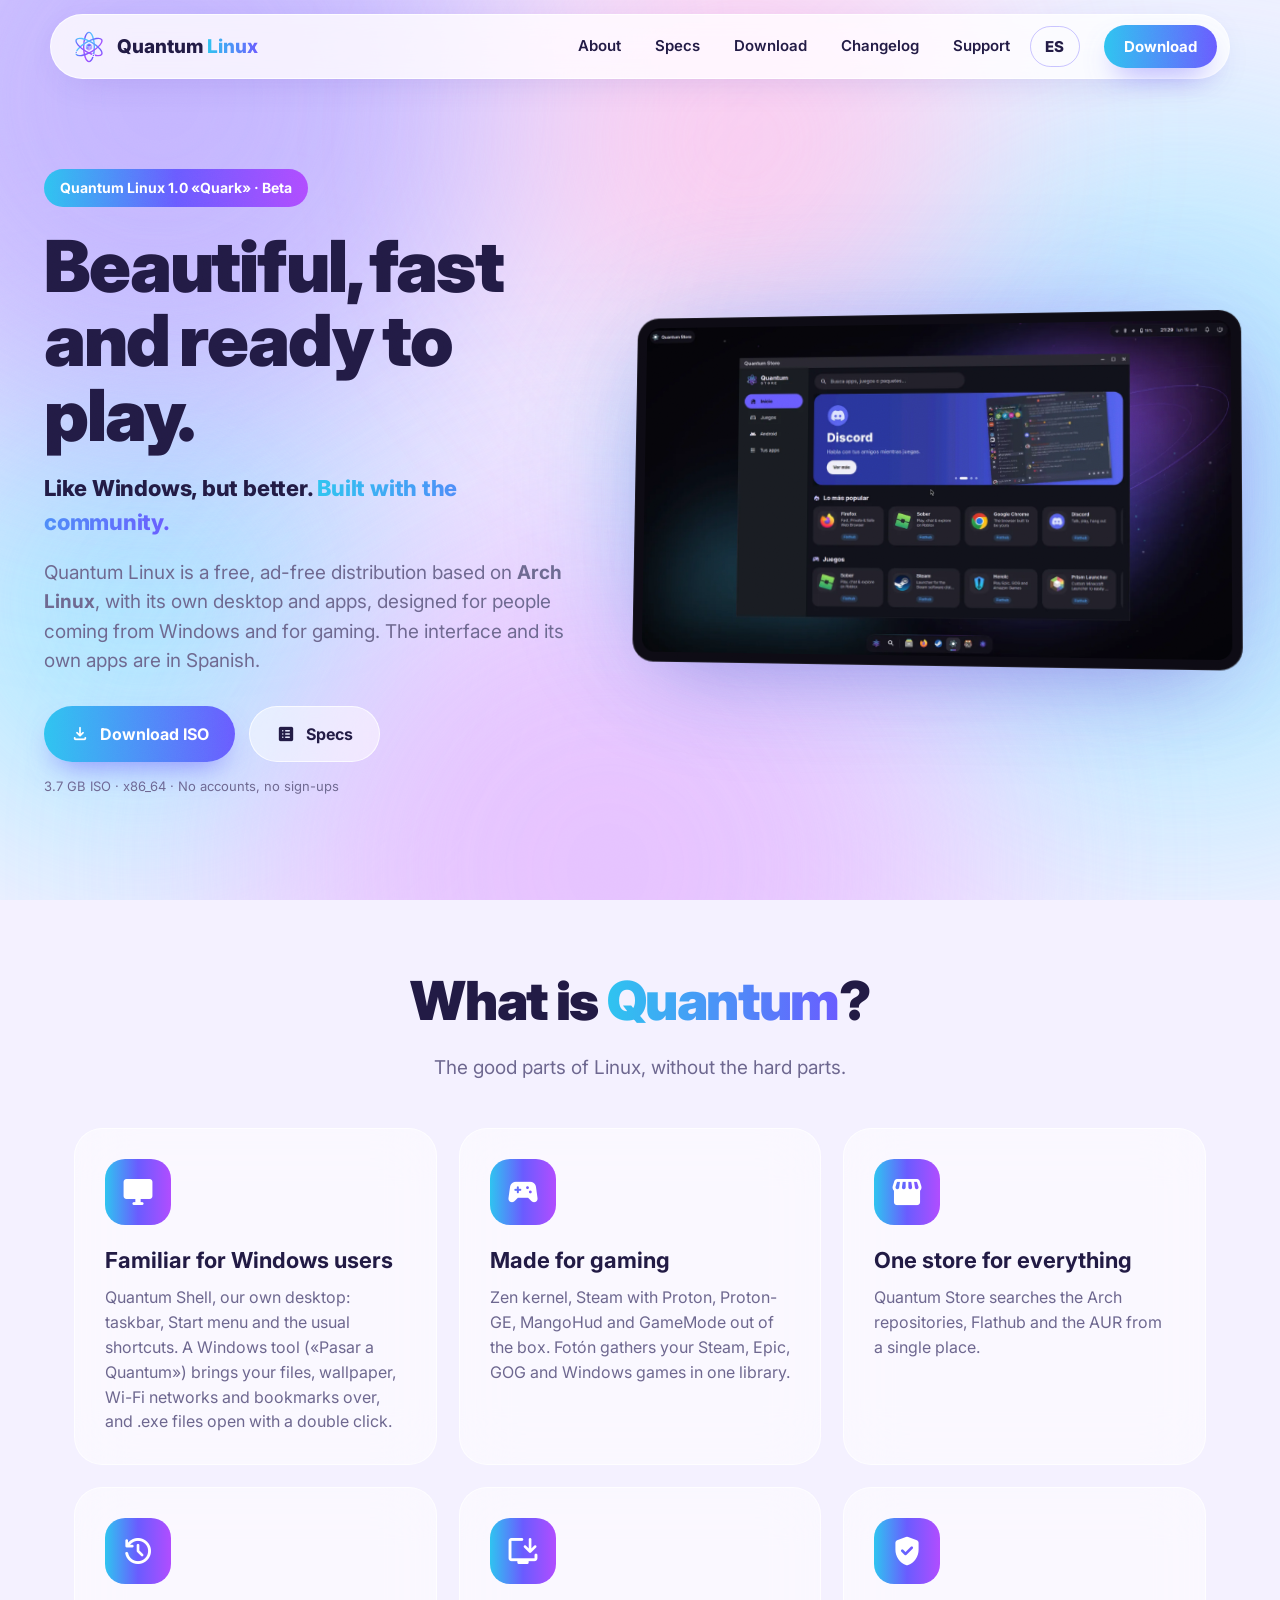
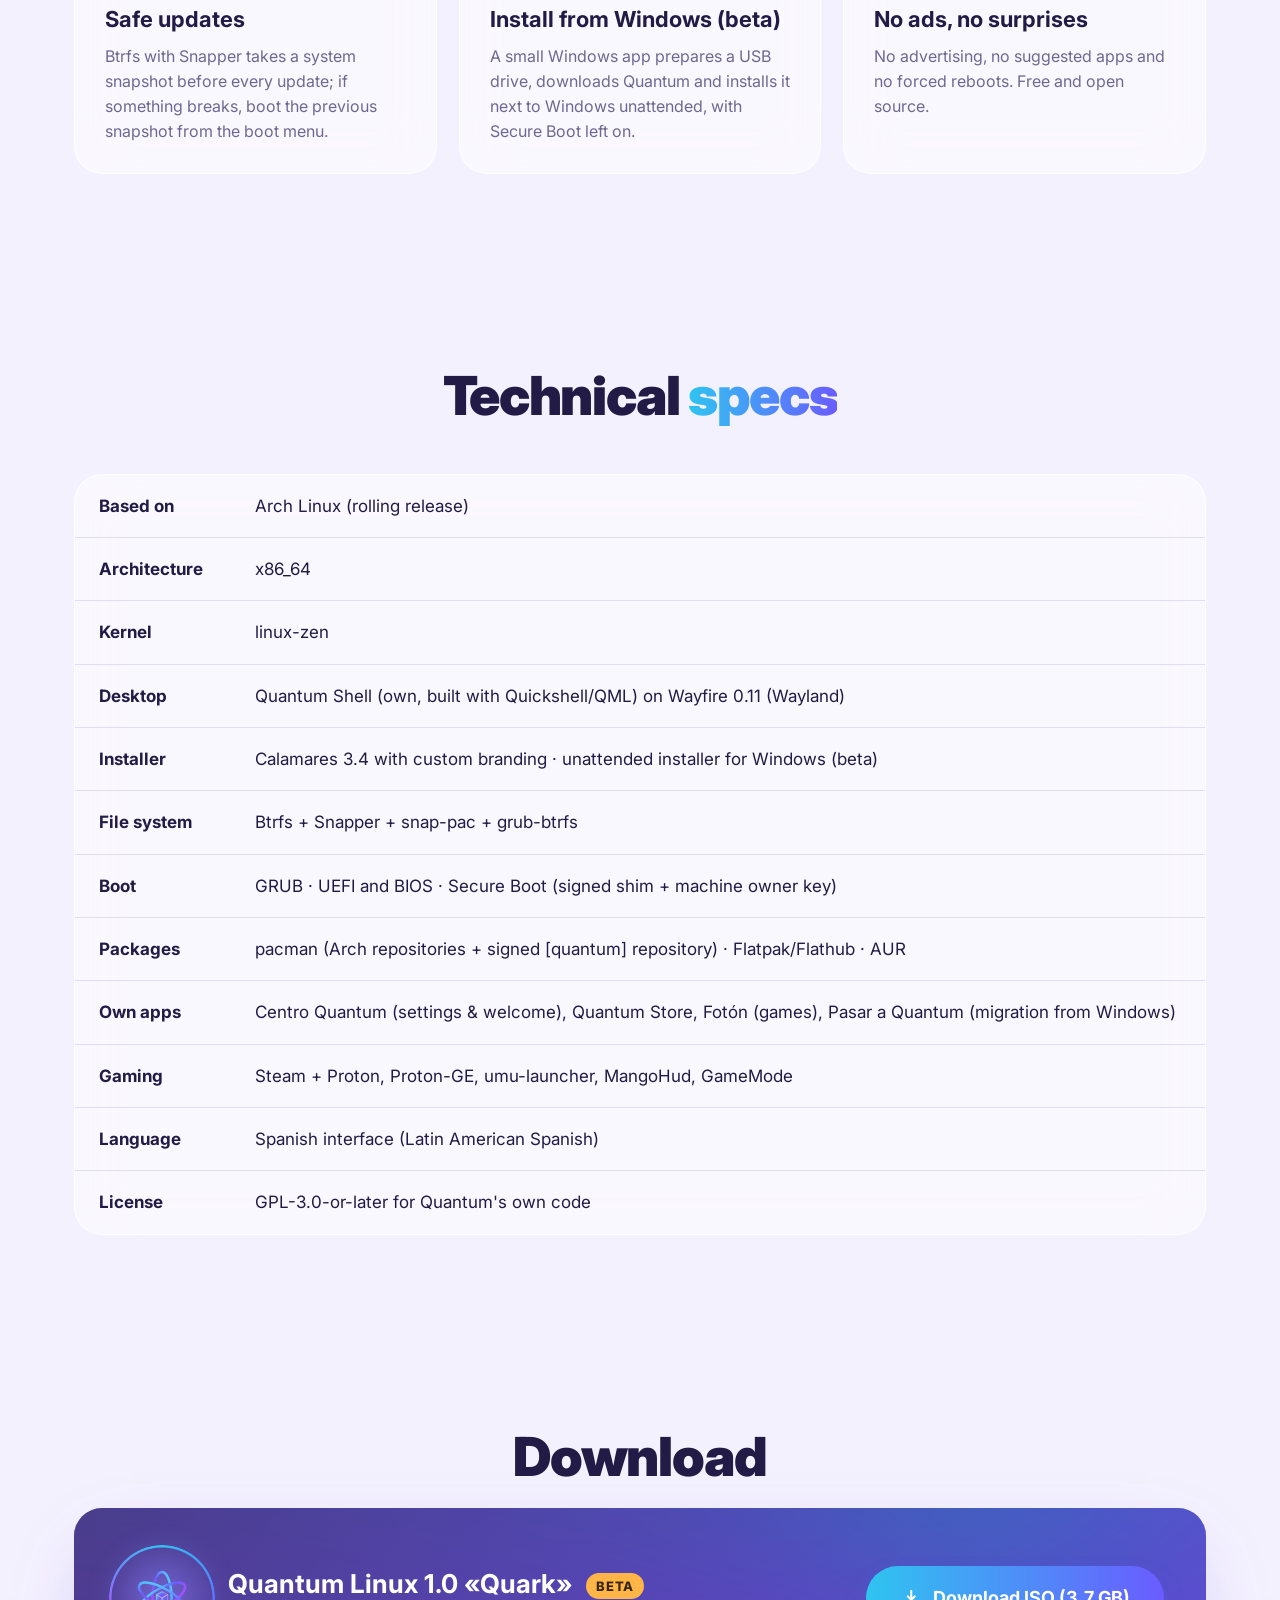
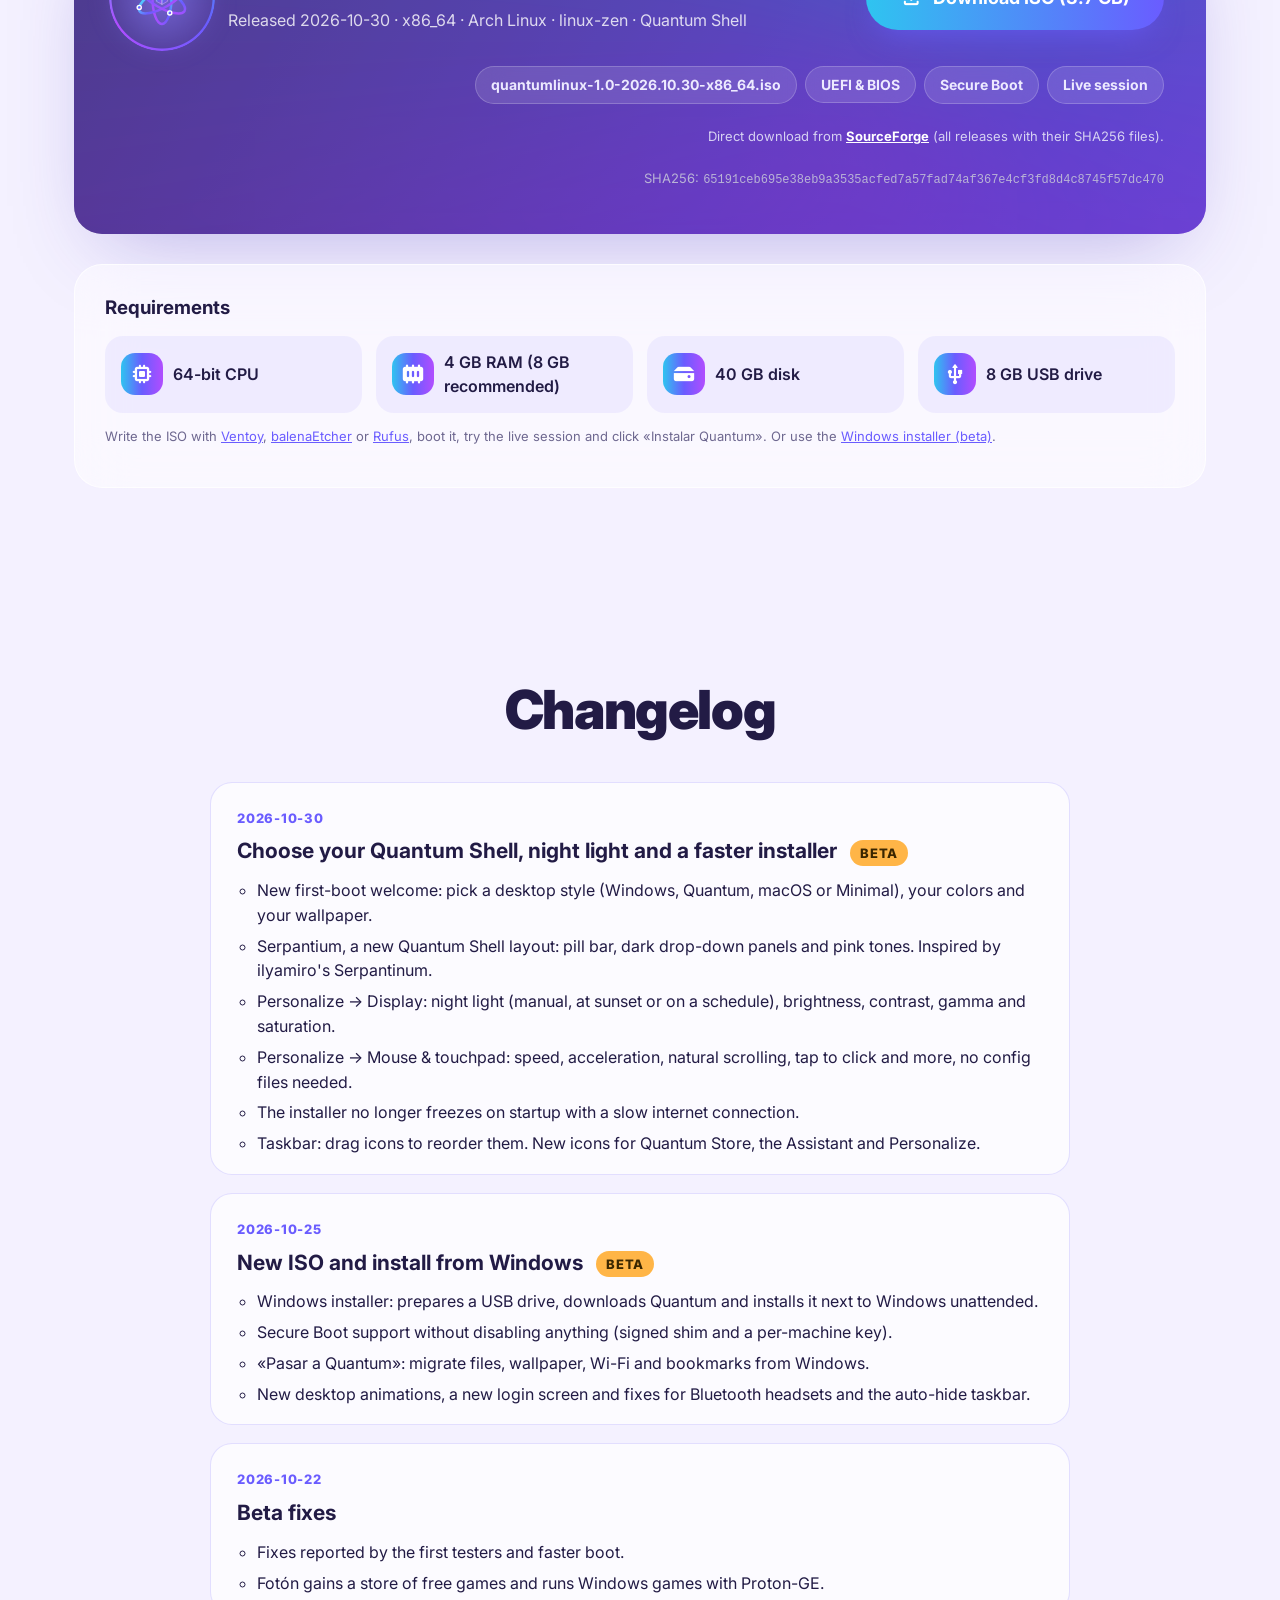
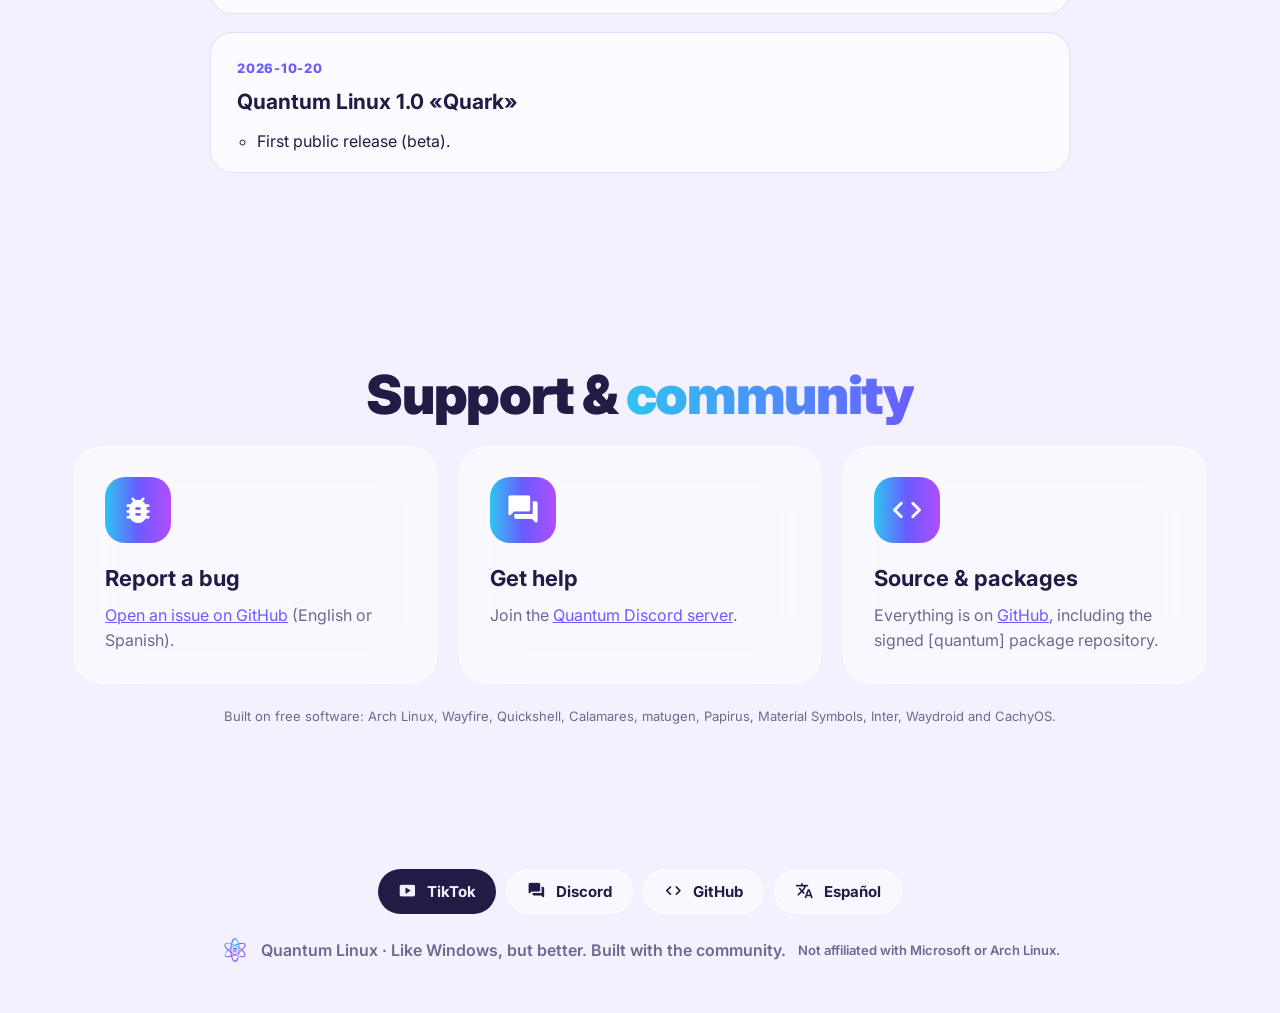
==== commit ba79074c: "ISO del 30 de octubre (Serpantium, luz nocturna, mouse y touchpad, instalador que ya no se congela) " ====
--- a/en/index.html
+++ b/en/index.html
@@ -139,13 +139,13 @@
           <span class="dl-orbit"><img src="../assets/quantum-mark.svg" alt="" width="72" height="72"></span>
           <div>
             <h3>Quantum Linux 1.0 «Quark» <span class="beta">Beta</span></h3>
-            <p>Released 2026-10-25 · x86_64 · Arch Linux · linux-zen · Quantum Shell</p>
+            <p>Released 2026-10-30 · x86_64 · Arch Linux · linux-zen · Quantum Shell</p>
           </div>
         </div>
-        <a class="btn btn-grad big" href="https://sourceforge.net/projects/quantum-linux/files/1.0/quantumlinux-1.0-2026.10.25-x86_64.iso/download"><span class="ms">download</span>Download ISO (3.7 GB)</a>
-        <ul class="dl-chips"><li>quantumlinux-1.0-2026.10.25-x86_64.iso</li><li>UEFI &amp; BIOS</li><li>Secure Boot</li><li>Live session</li></ul>
+        <a class="btn btn-grad big" href="https://sourceforge.net/projects/quantum-linux/files/1.0/quantumlinux-1.0-2026.10.30-x86_64.iso/download"><span class="ms">download</span>Download ISO (3.7 GB)</a>
+        <ul class="dl-chips"><li>quantumlinux-1.0-2026.10.30-x86_64.iso</li><li>UEFI &amp; BIOS</li><li>Secure Boot</li><li>Live session</li></ul>
         <p class="tiny">Direct download from <a href="https://sourceforge.net/projects/quantum-linux/files/1.0/" target="_blank" rel="noopener">SourceForge</a> (all releases with their SHA256 files).</p>
-        <p class="tiny sha">SHA256: <code>7a817be2f50163965aa75b6cc8ac522f2bf24fc7b305415c7698cf33f61d0f71</code></p>
+        <p class="tiny sha">SHA256: <code>65191ceb695e38eb9a3535acfed7a57fad74af367e4cf3fd8d4c8745f57dc470</code></p>
       </div>
       <div class="reqs">
         <h3>Requirements</h3>
@@ -162,6 +162,18 @@
     <section class="section" id="changelog">
       <h2>Changelog</h2>
       <ol class="changelog">
+        <li>
+          <time datetime="2026-10-30">2026-10-30</time>
+          <h3>Choose your Quantum Shell, night light and a faster installer <span class="beta">Beta</span></h3>
+          <ul>
+            <li>New first-boot welcome: pick a desktop style (Windows, Quantum, macOS or Minimal), your colors and your wallpaper.</li>
+            <li>Serpantium, a new Quantum Shell layout: pill bar, dark drop-down panels and pink tones. Inspired by ilyamiro's Serpantinum.</li>
+            <li>Personalize → Display: night light (manual, at sunset or on a schedule), brightness, contrast, gamma and saturation.</li>
+            <li>Personalize → Mouse &amp; touchpad: speed, acceleration, natural scrolling, tap to click and more, no config files needed.</li>
+            <li>The installer no longer freezes on startup with a slow internet connection.</li>
+            <li>Taskbar: drag icons to reorder them. New icons for Quantum Store, the Assistant and Personalize.</li>
+          </ul>
+        </li>
         <li>
           <time datetime="2026-10-25">2026-10-25</time>
           <h3>New ISO and install from Windows <span class="beta">Beta</span></h3>
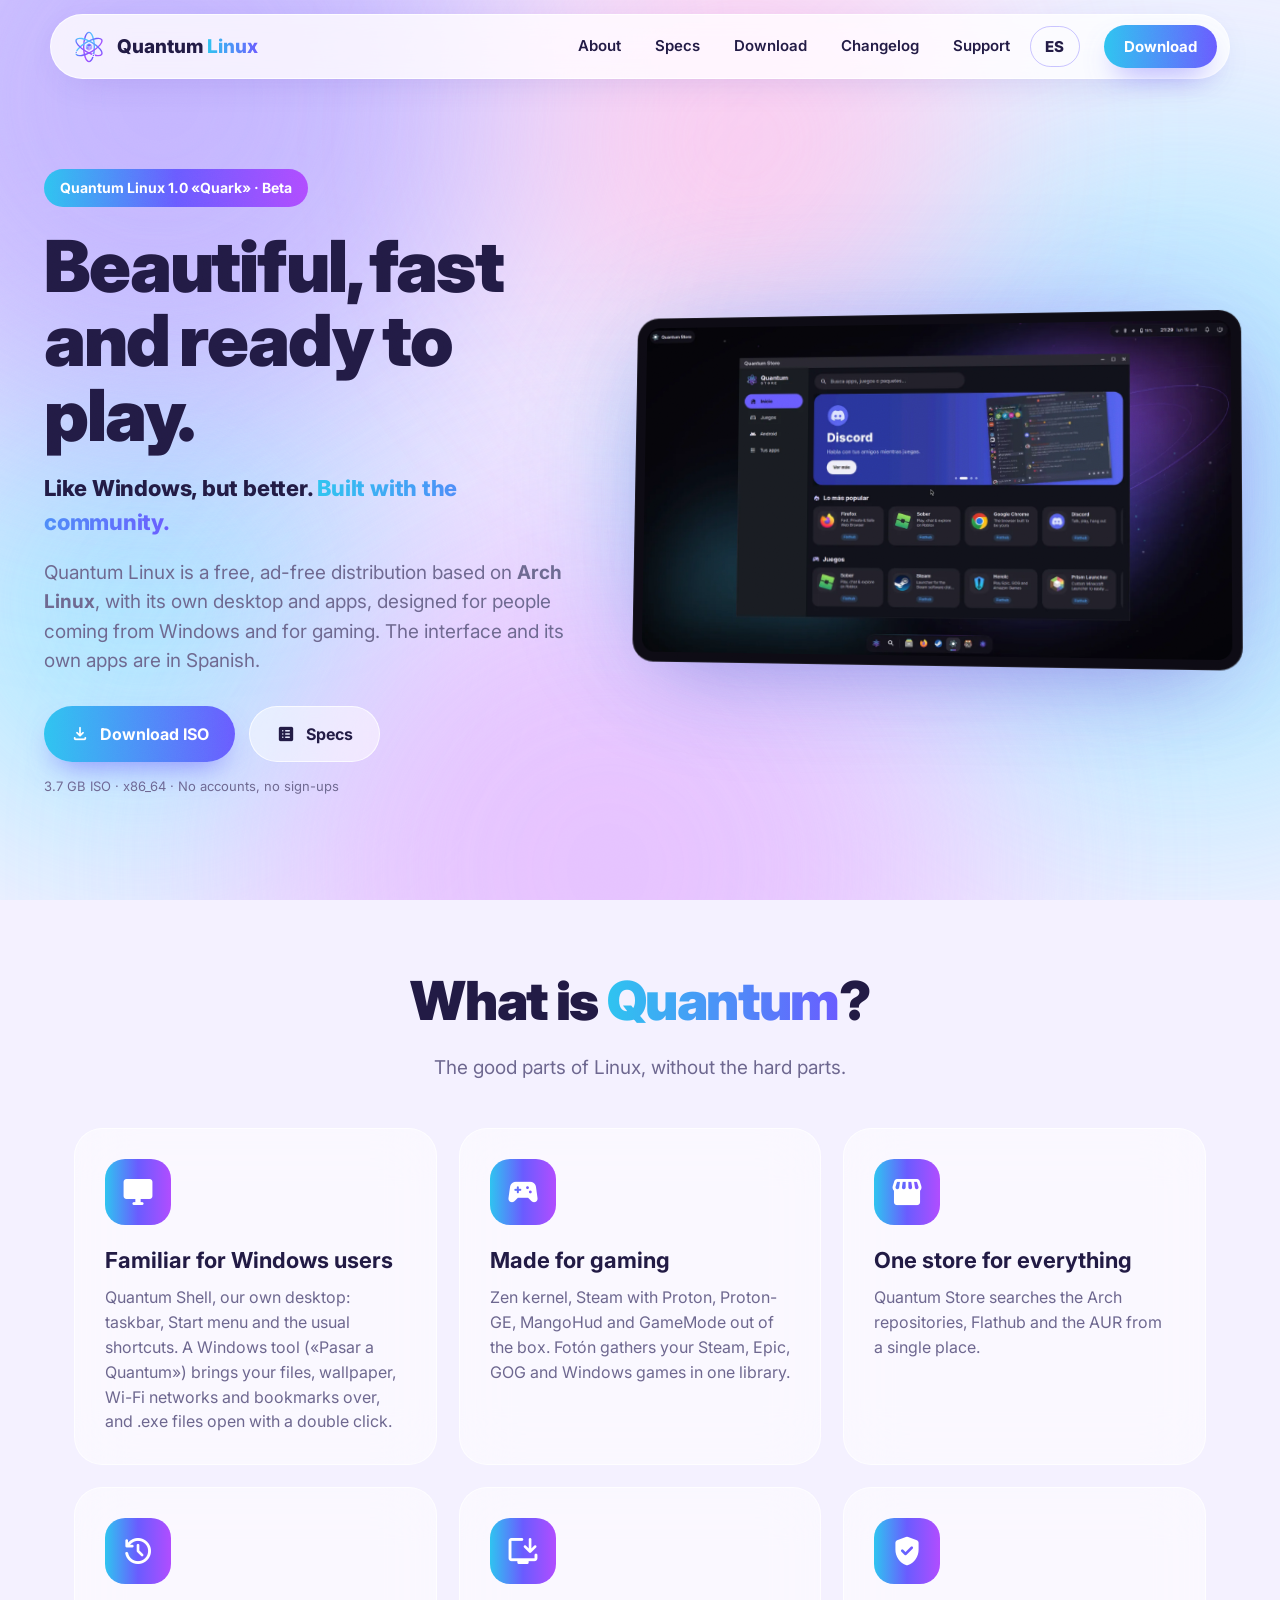
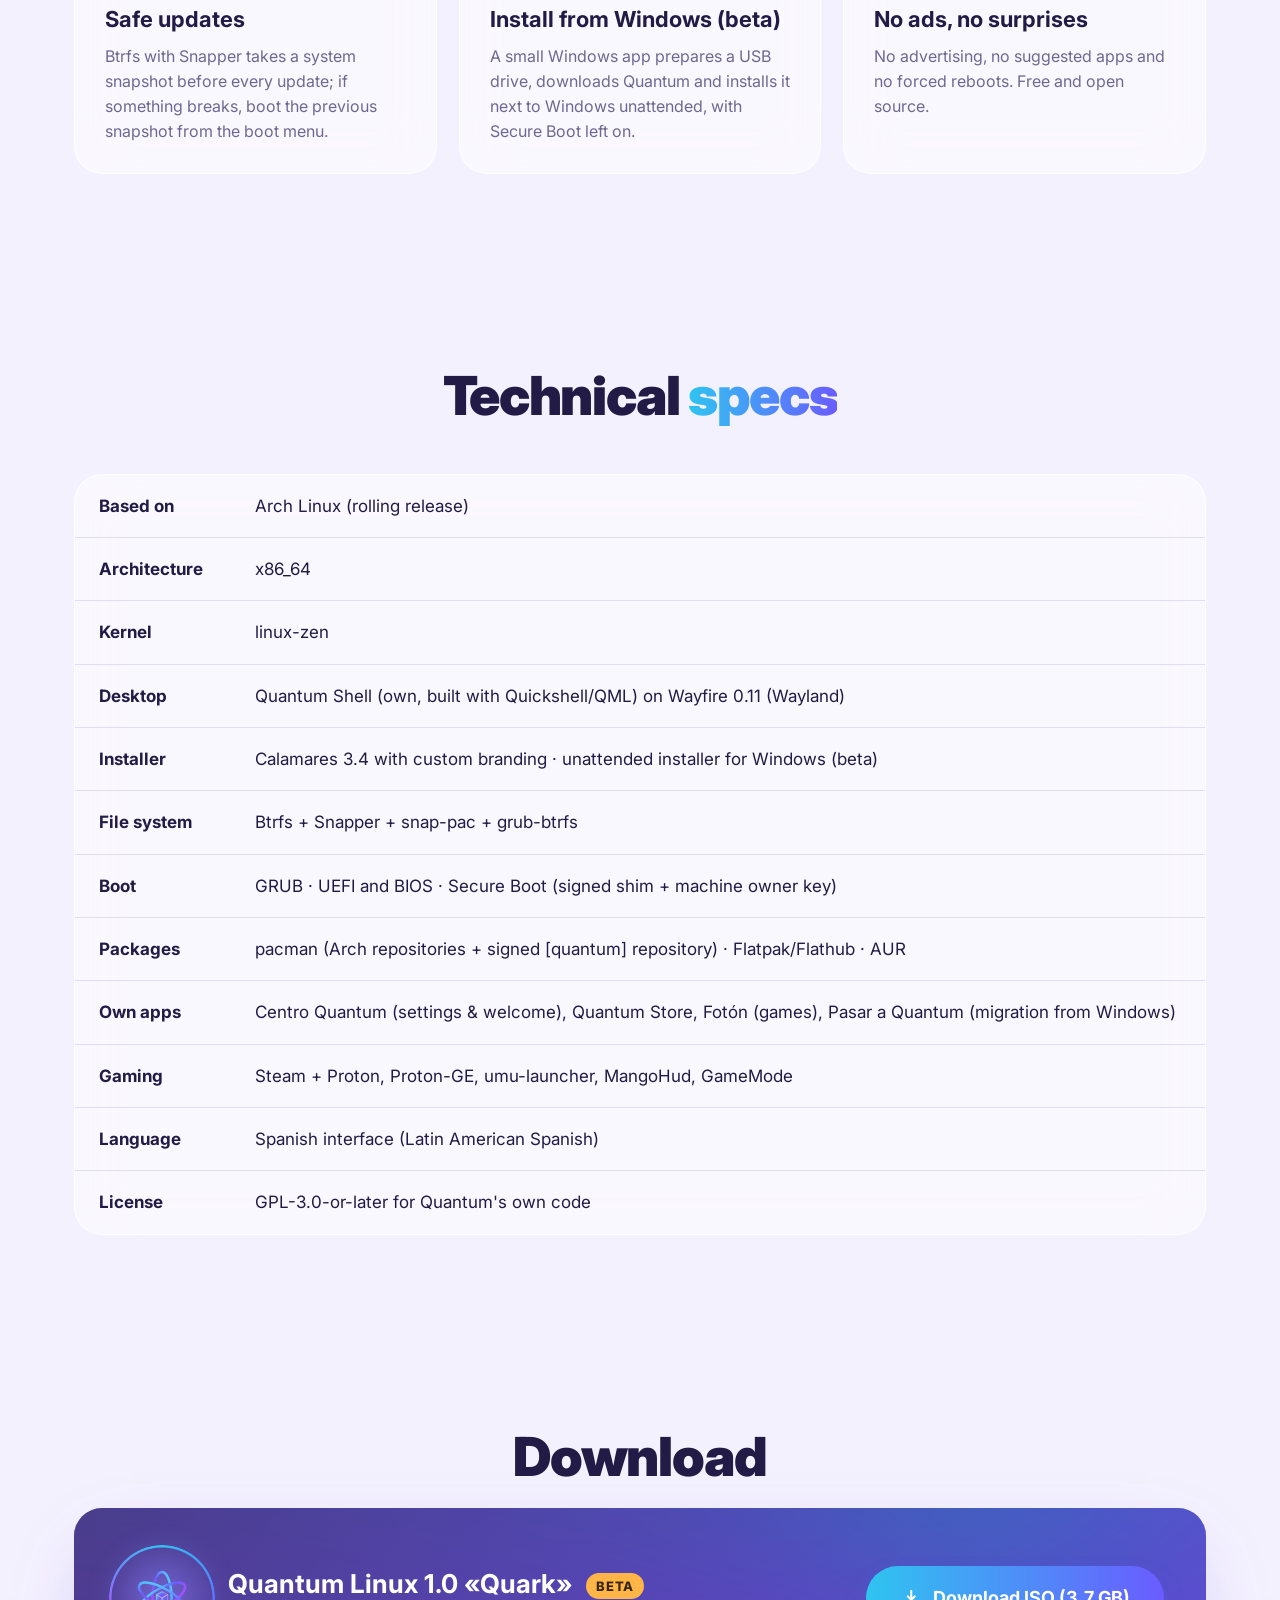
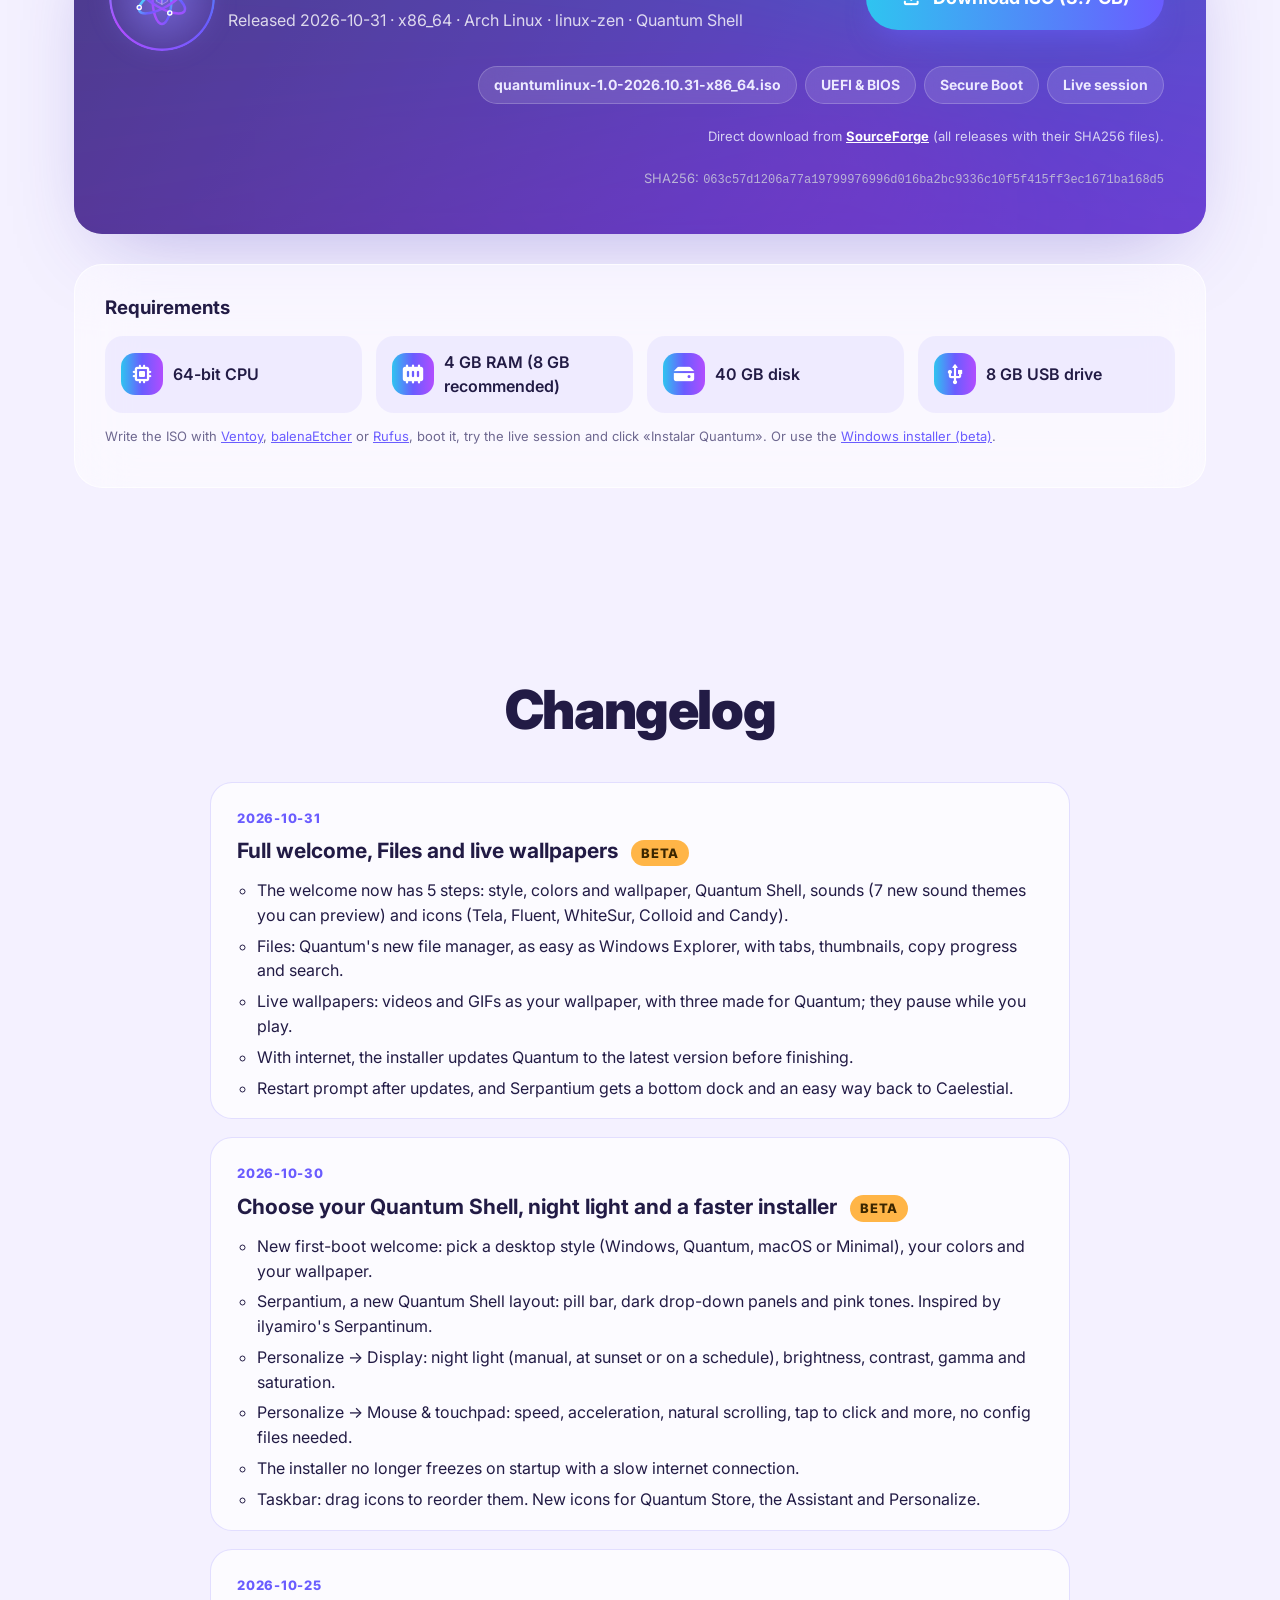
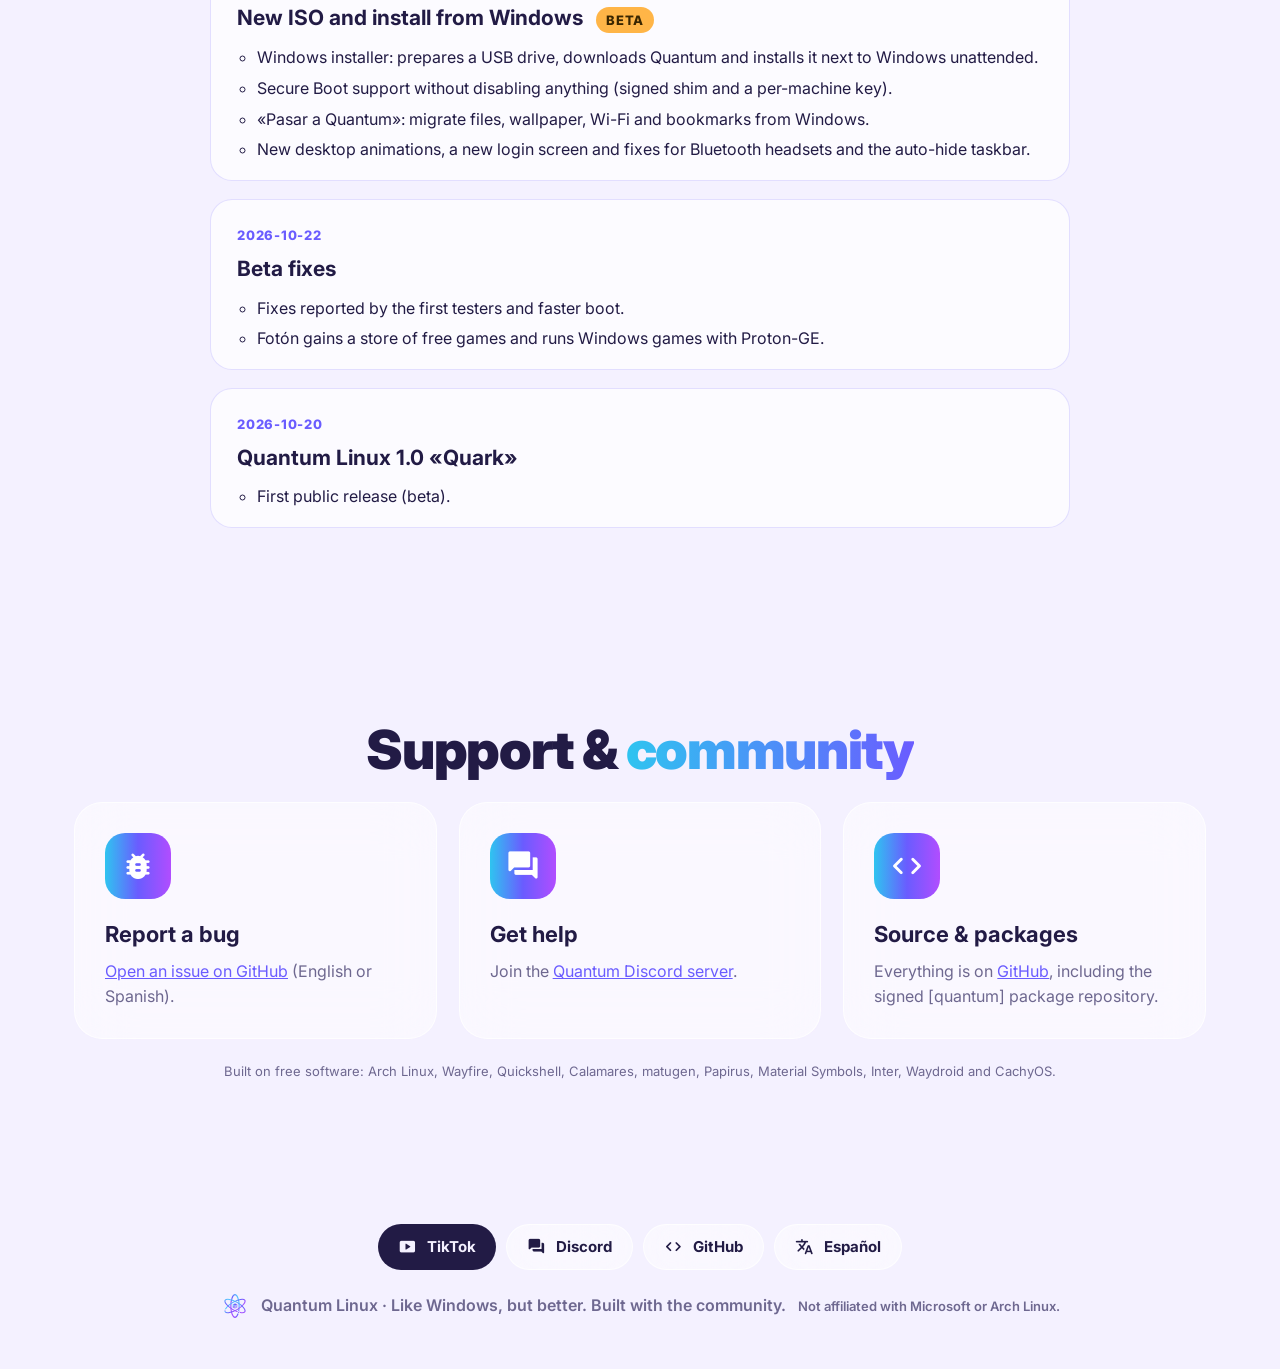
==== commit 840f839f: "ISO del 31 de octubre (bienvenida completa, Archivos, fondos animados e instalador que se actualiza " ====
--- a/en/index.html
+++ b/en/index.html
@@ -139,13 +139,13 @@
           <span class="dl-orbit"><img src="../assets/quantum-mark.svg" alt="" width="72" height="72"></span>
           <div>
             <h3>Quantum Linux 1.0 «Quark» <span class="beta">Beta</span></h3>
-            <p>Released 2026-10-30 · x86_64 · Arch Linux · linux-zen · Quantum Shell</p>
+            <p>Released 2026-10-31 · x86_64 · Arch Linux · linux-zen · Quantum Shell</p>
           </div>
         </div>
-        <a class="btn btn-grad big" href="https://sourceforge.net/projects/quantum-linux/files/1.0/quantumlinux-1.0-2026.10.30-x86_64.iso/download"><span class="ms">download</span>Download ISO (3.7 GB)</a>
-        <ul class="dl-chips"><li>quantumlinux-1.0-2026.10.30-x86_64.iso</li><li>UEFI &amp; BIOS</li><li>Secure Boot</li><li>Live session</li></ul>
+        <a class="btn btn-grad big" href="https://sourceforge.net/projects/quantum-linux/files/1.0/quantumlinux-1.0-2026.10.31-x86_64.iso/download"><span class="ms">download</span>Download ISO (3.7 GB)</a>
+        <ul class="dl-chips"><li>quantumlinux-1.0-2026.10.31-x86_64.iso</li><li>UEFI &amp; BIOS</li><li>Secure Boot</li><li>Live session</li></ul>
         <p class="tiny">Direct download from <a href="https://sourceforge.net/projects/quantum-linux/files/1.0/" target="_blank" rel="noopener">SourceForge</a> (all releases with their SHA256 files).</p>
-        <p class="tiny sha">SHA256: <code>65191ceb695e38eb9a3535acfed7a57fad74af367e4cf3fd8d4c8745f57dc470</code></p>
+        <p class="tiny sha">SHA256: <code>063c57d1206a77a19799976996d016ba2bc9336c10f5f415ff3ec1671ba168d5</code></p>
       </div>
       <div class="reqs">
         <h3>Requirements</h3>
@@ -162,6 +162,17 @@
     <section class="section" id="changelog">
       <h2>Changelog</h2>
       <ol class="changelog">
+        <li>
+          <time datetime="2026-10-31">2026-10-31</time>
+          <h3>Full welcome, Files and live wallpapers <span class="beta">Beta</span></h3>
+          <ul>
+            <li>The welcome now has 5 steps: style, colors and wallpaper, Quantum Shell, sounds (7 new sound themes you can preview) and icons (Tela, Fluent, WhiteSur, Colloid and Candy).</li>
+            <li>Files: Quantum's new file manager, as easy as Windows Explorer, with tabs, thumbnails, copy progress and search.</li>
+            <li>Live wallpapers: videos and GIFs as your wallpaper, with three made for Quantum; they pause while you play.</li>
+            <li>With internet, the installer updates Quantum to the latest version before finishing.</li>
+            <li>Restart prompt after updates, and Serpantium gets a bottom dock and an easy way back to Caelestial.</li>
+          </ul>
+        </li>
         <li>
           <time datetime="2026-10-30">2026-10-30</time>
           <h3>Choose your Quantum Shell, night light and a faster installer <span class="beta">Beta</span></h3>
--- a/styles.css
+++ b/styles.css
@@ -266,8 +266,8 @@
 @media (max-width: 760px) { .download .sha { text-align: center; } }
 
 /* Créditos */
-.team { display: grid; grid-template-columns: repeat(3, minmax(0, 320px)); justify-content: center; gap: 20px; margin-top: 10px; }
-@media (max-width: 1060px) { .team { grid-template-columns: repeat(2, minmax(0, 320px)); } }
+.team { display: grid; grid-template-columns: repeat(4, minmax(0, 280px)); justify-content: center; gap: 20px; margin-top: 10px; }
+@media (max-width: 1240px) { .team { grid-template-columns: repeat(2, minmax(0, 320px)); } }
 .member { background: #fff; border: 1px solid var(--line); border-radius: var(--radius); padding: 28px 22px; text-align: center; transition: transform .3s cubic-bezier(.34,1.56,.64,1), box-shadow .3s; }
 .member:hover { transform: translateY(-6px); box-shadow: var(--shadow); }
 .member.founder { border: 2px solid transparent; background: linear-gradient(#fff, #fff) padding-box, var(--grad) border-box; }
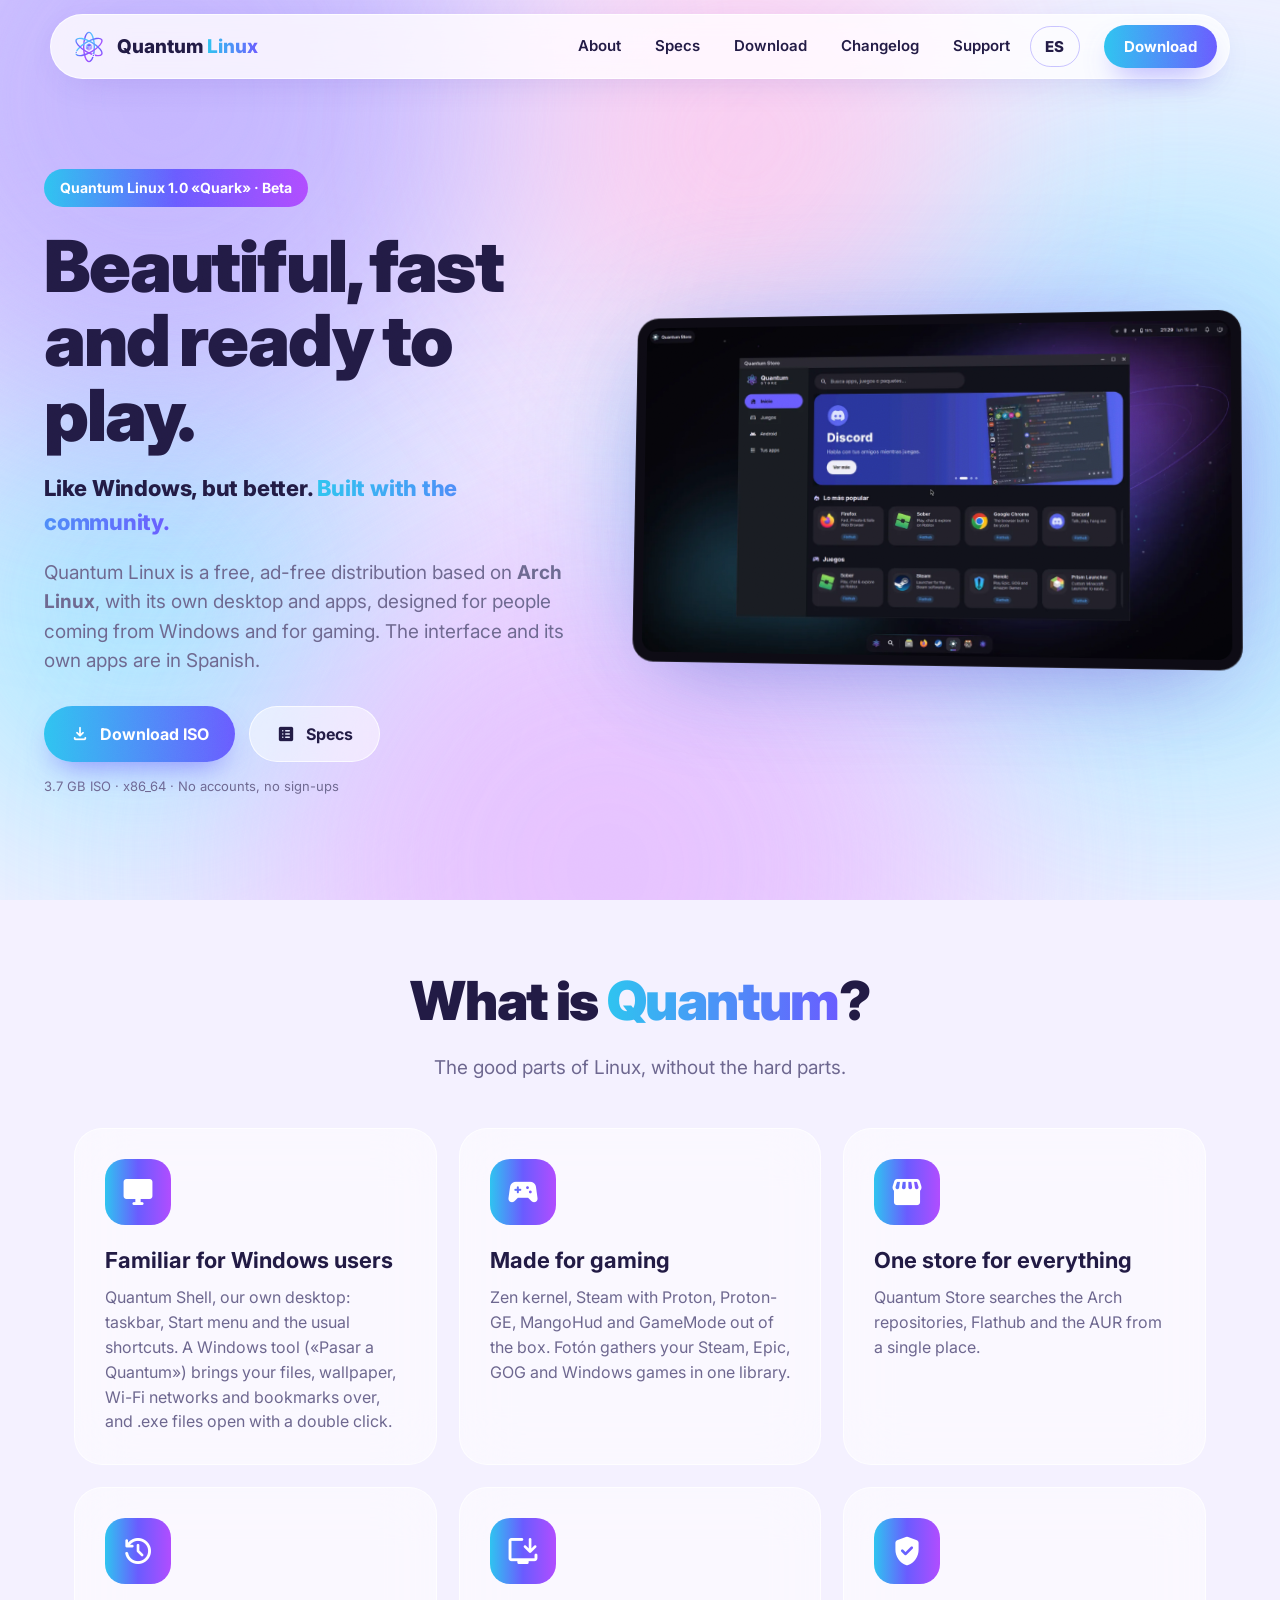
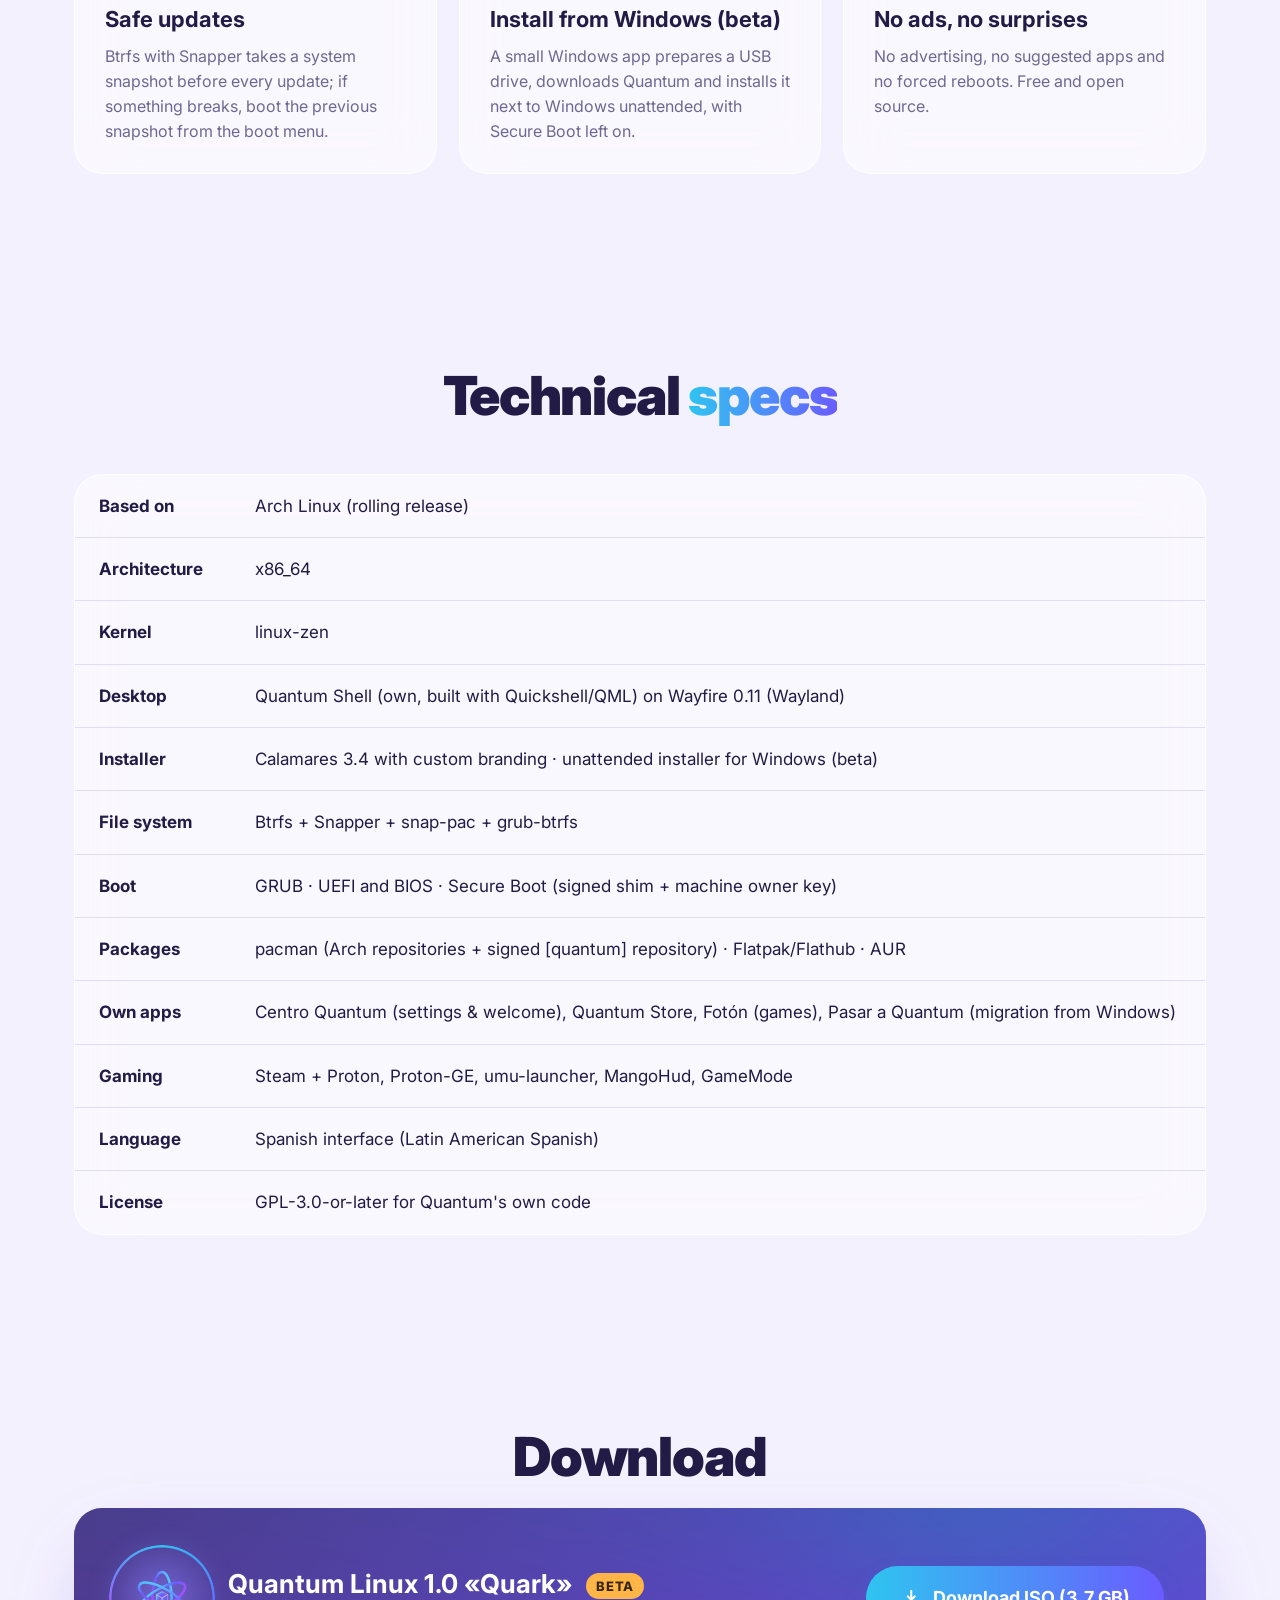
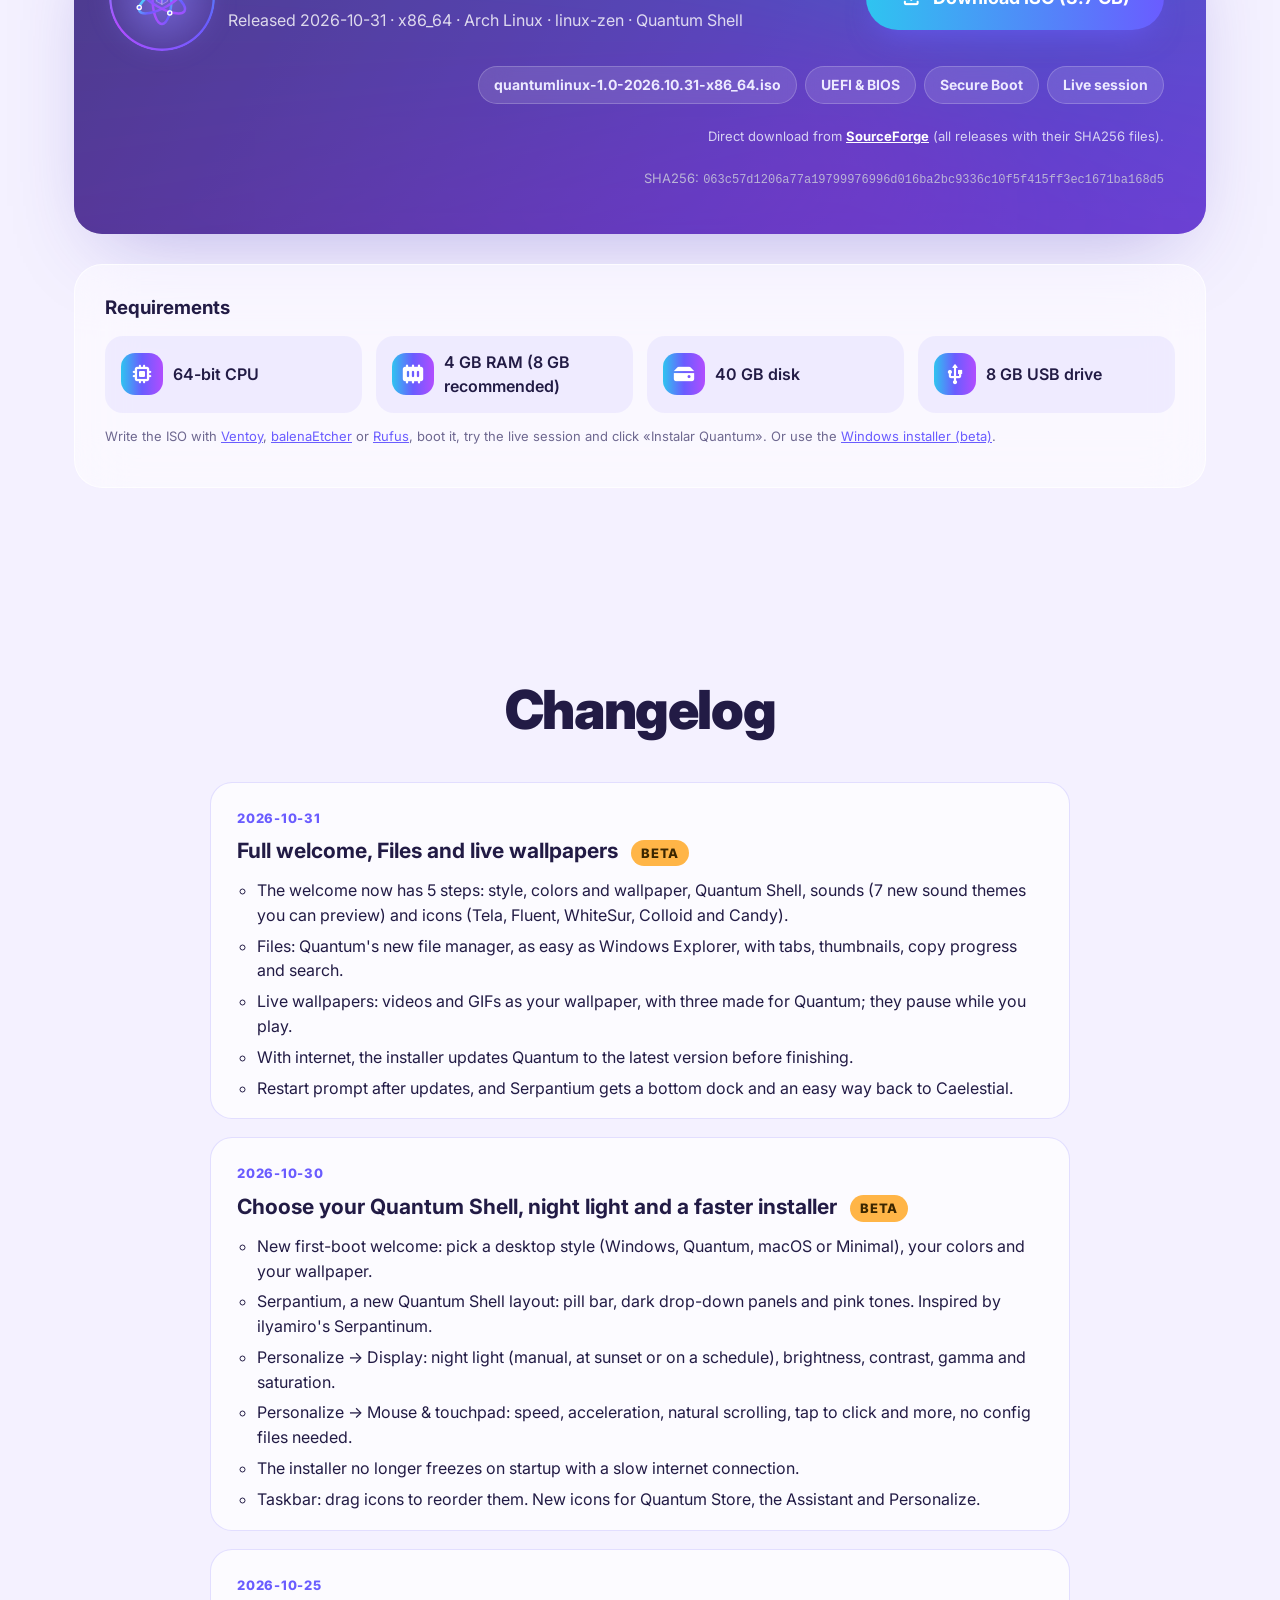
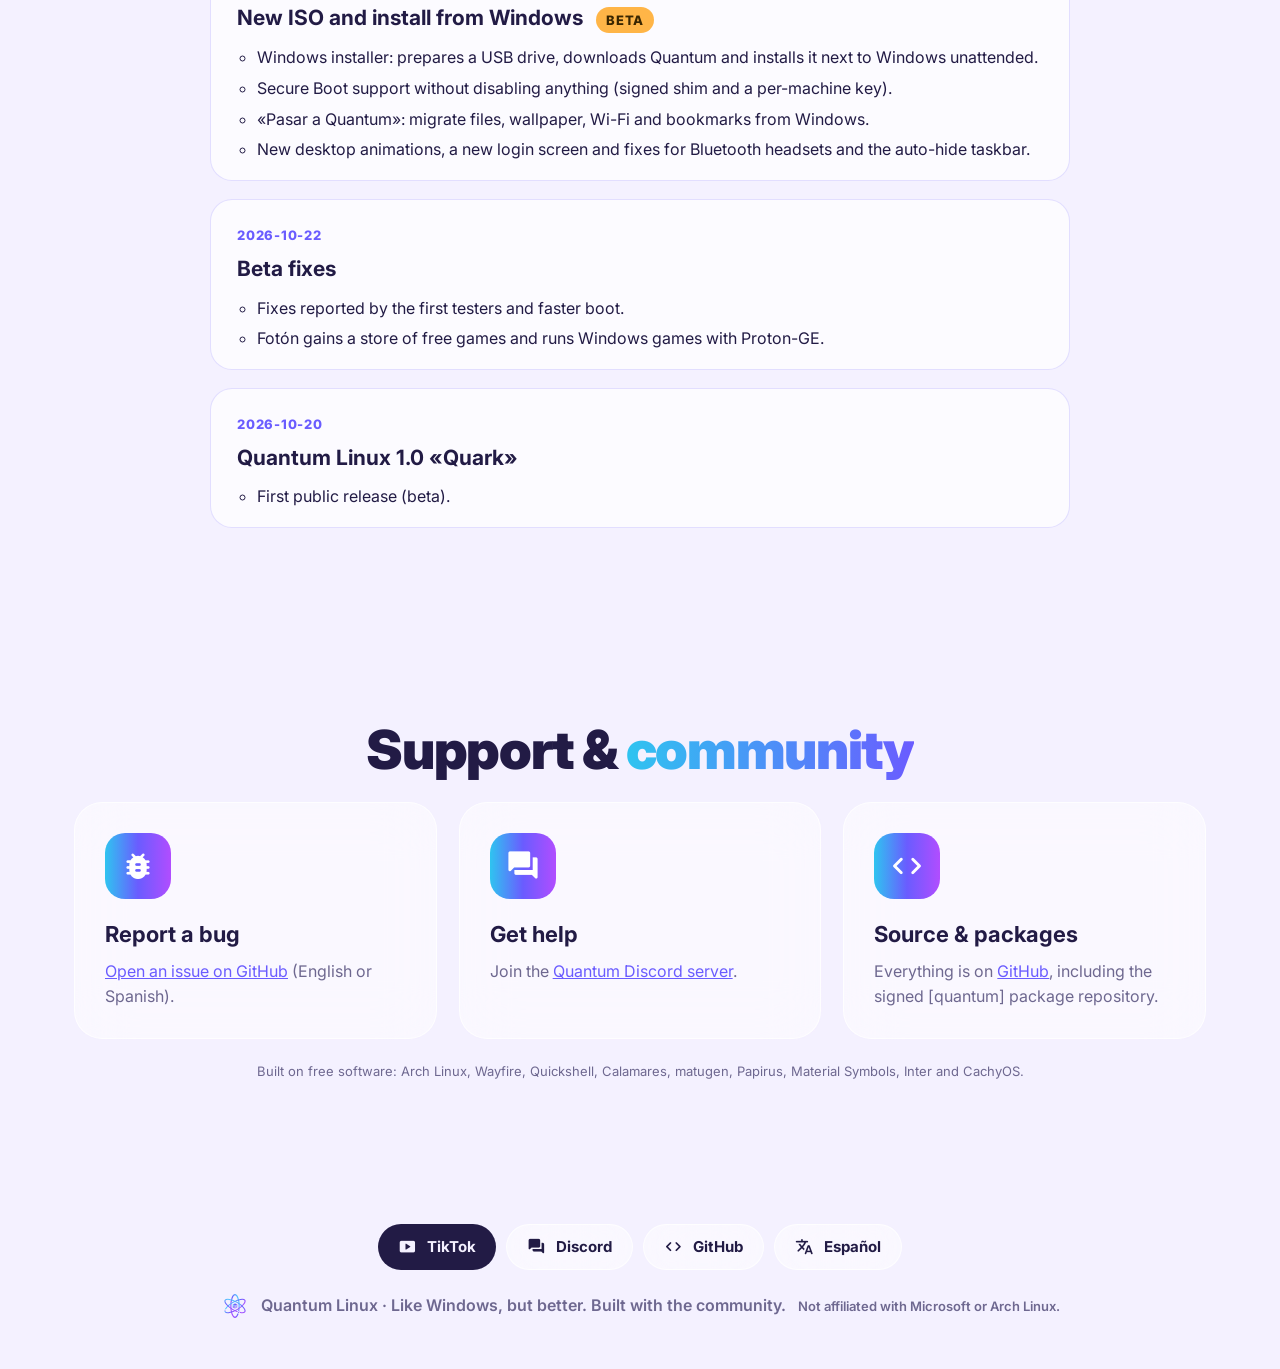
==== commit d20fa308: "Créditos: se quita Waydroid (Quantum ya no incluye Android)" ====
--- a/en/index.html
+++ b/en/index.html
@@ -230,7 +230,7 @@
           <p>Everything is on <a href="https://github.com/QuantumLinux-arch" target="_blank" rel="noopener">GitHub</a>, including the signed [quantum] package repository.</p>
         </article>
       </div>
-      <p class="tiny center">Built on free software: Arch Linux, Wayfire, Quickshell, Calamares, matugen, Papirus, Material Symbols, Inter, Waydroid and CachyOS.</p>
+      <p class="tiny center">Built on free software: Arch Linux, Wayfire, Quickshell, Calamares, matugen, Papirus, Material Symbols, Inter and CachyOS.</p>
     </section>
   </main>
 
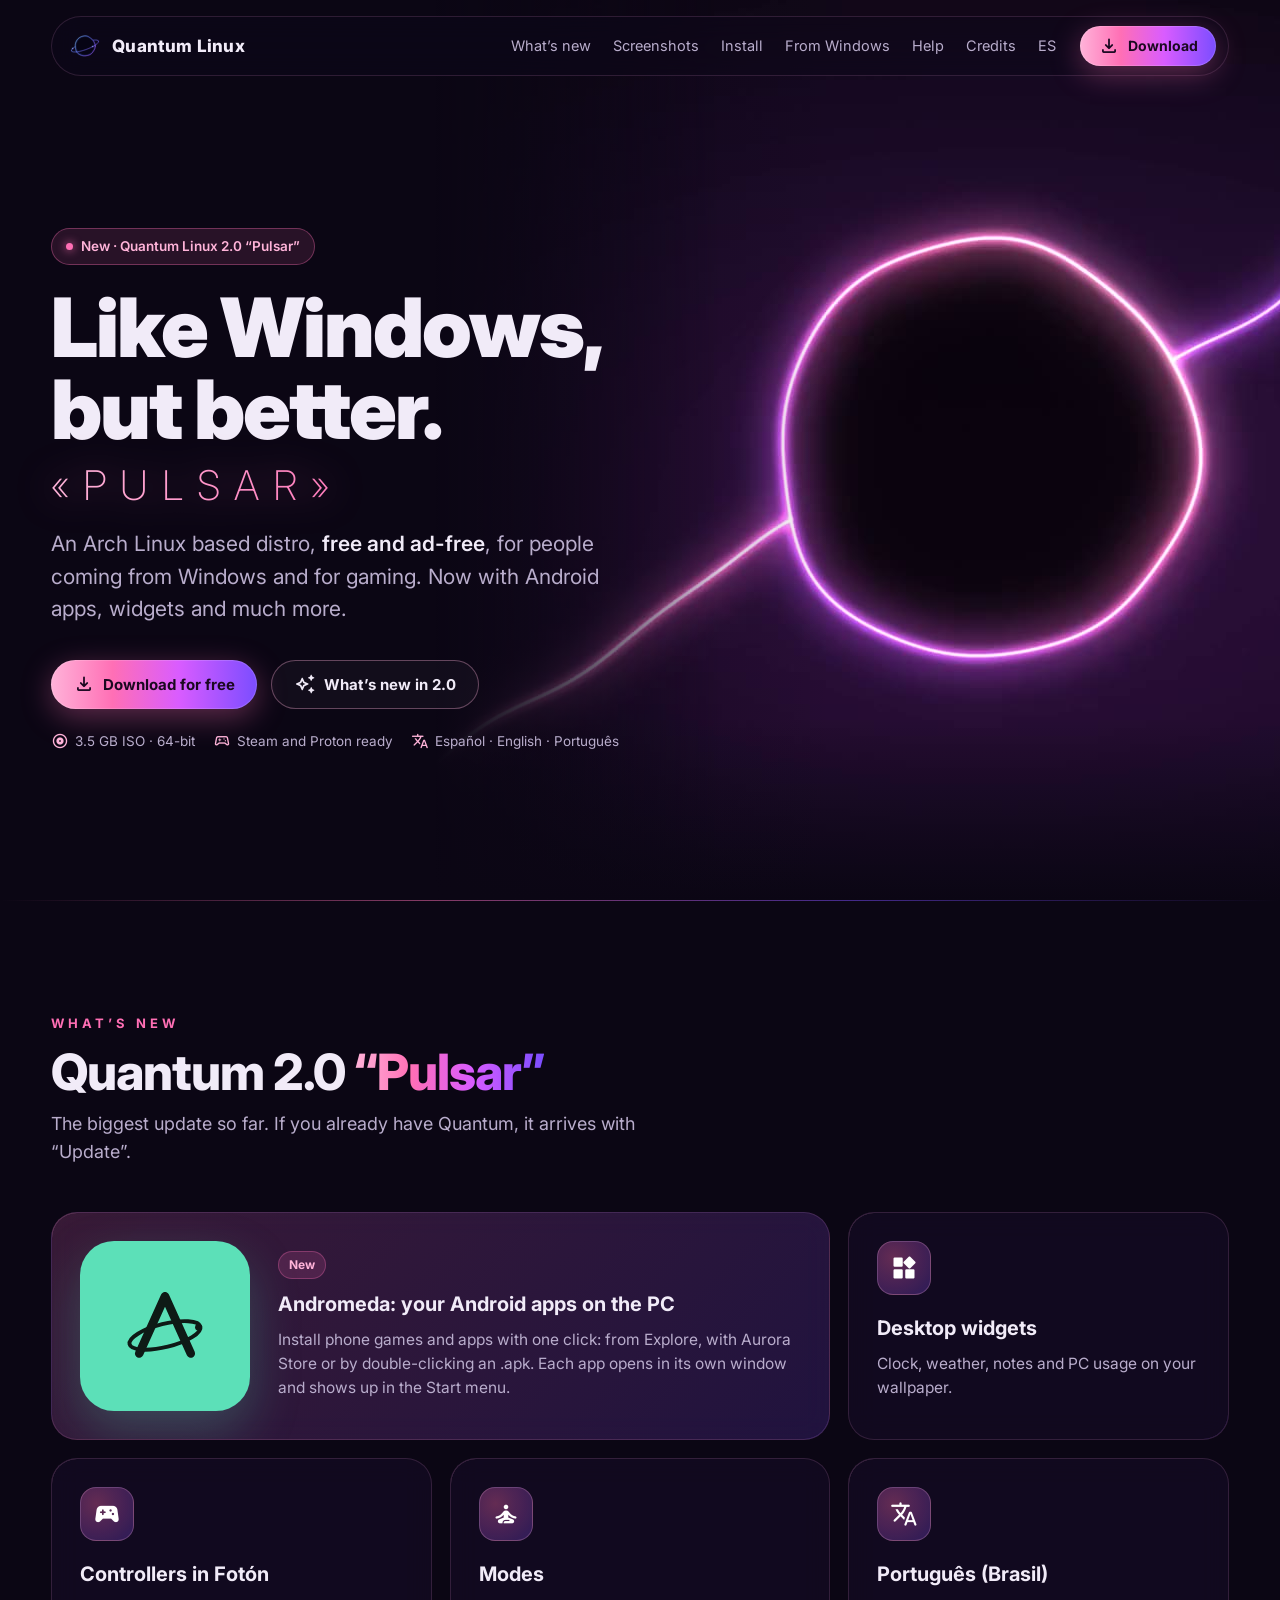
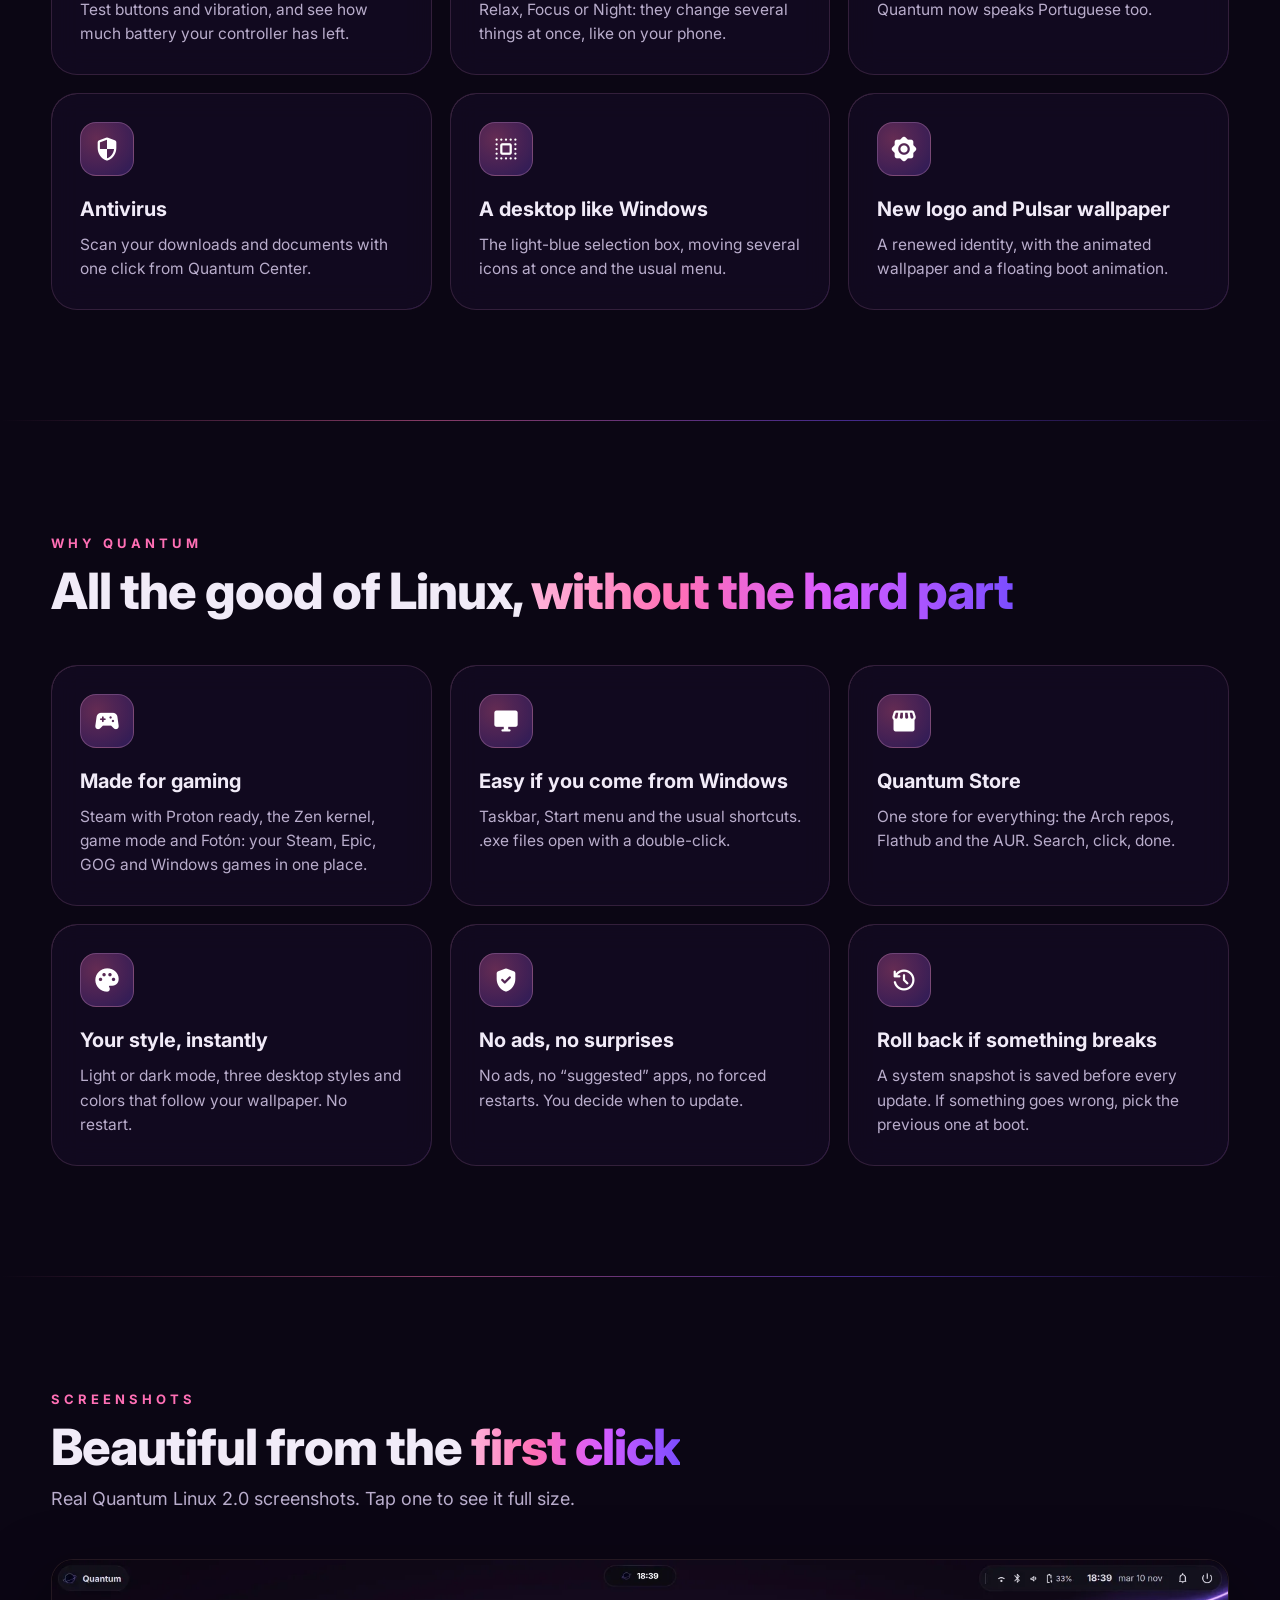
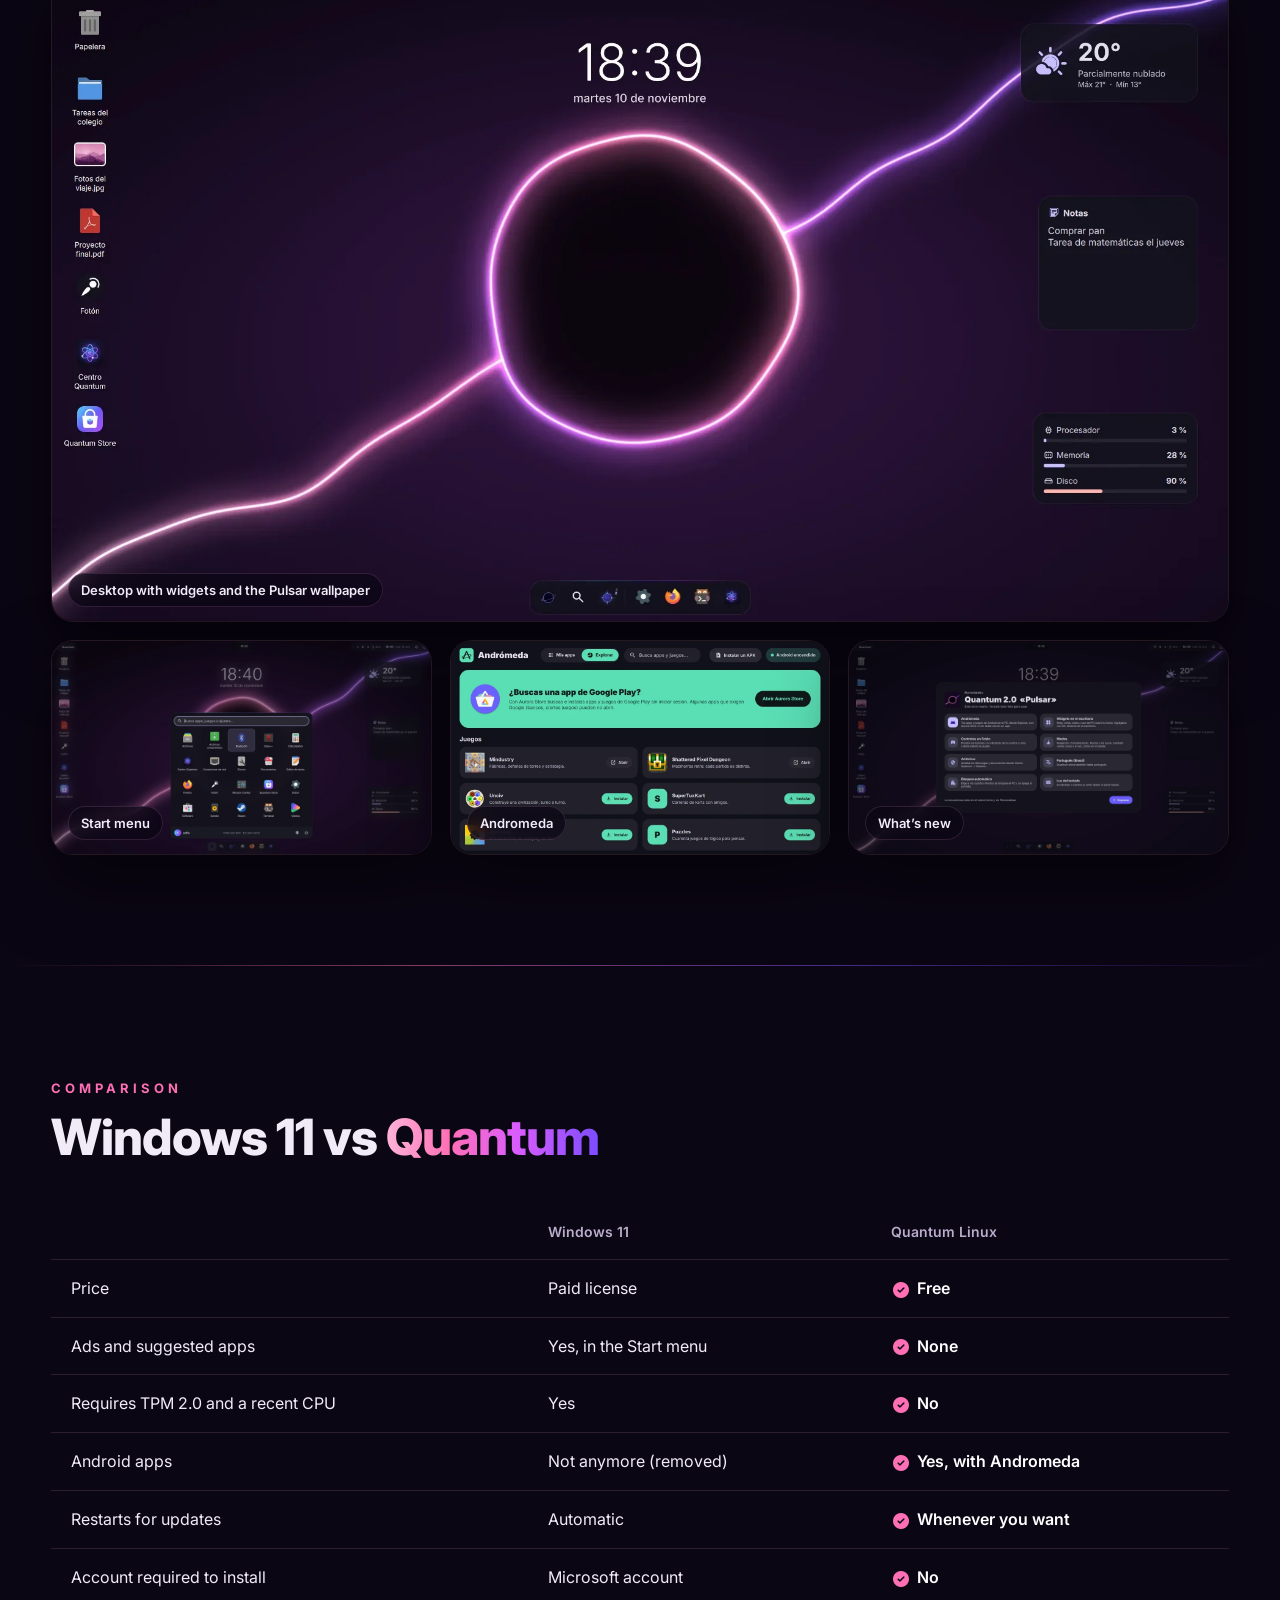
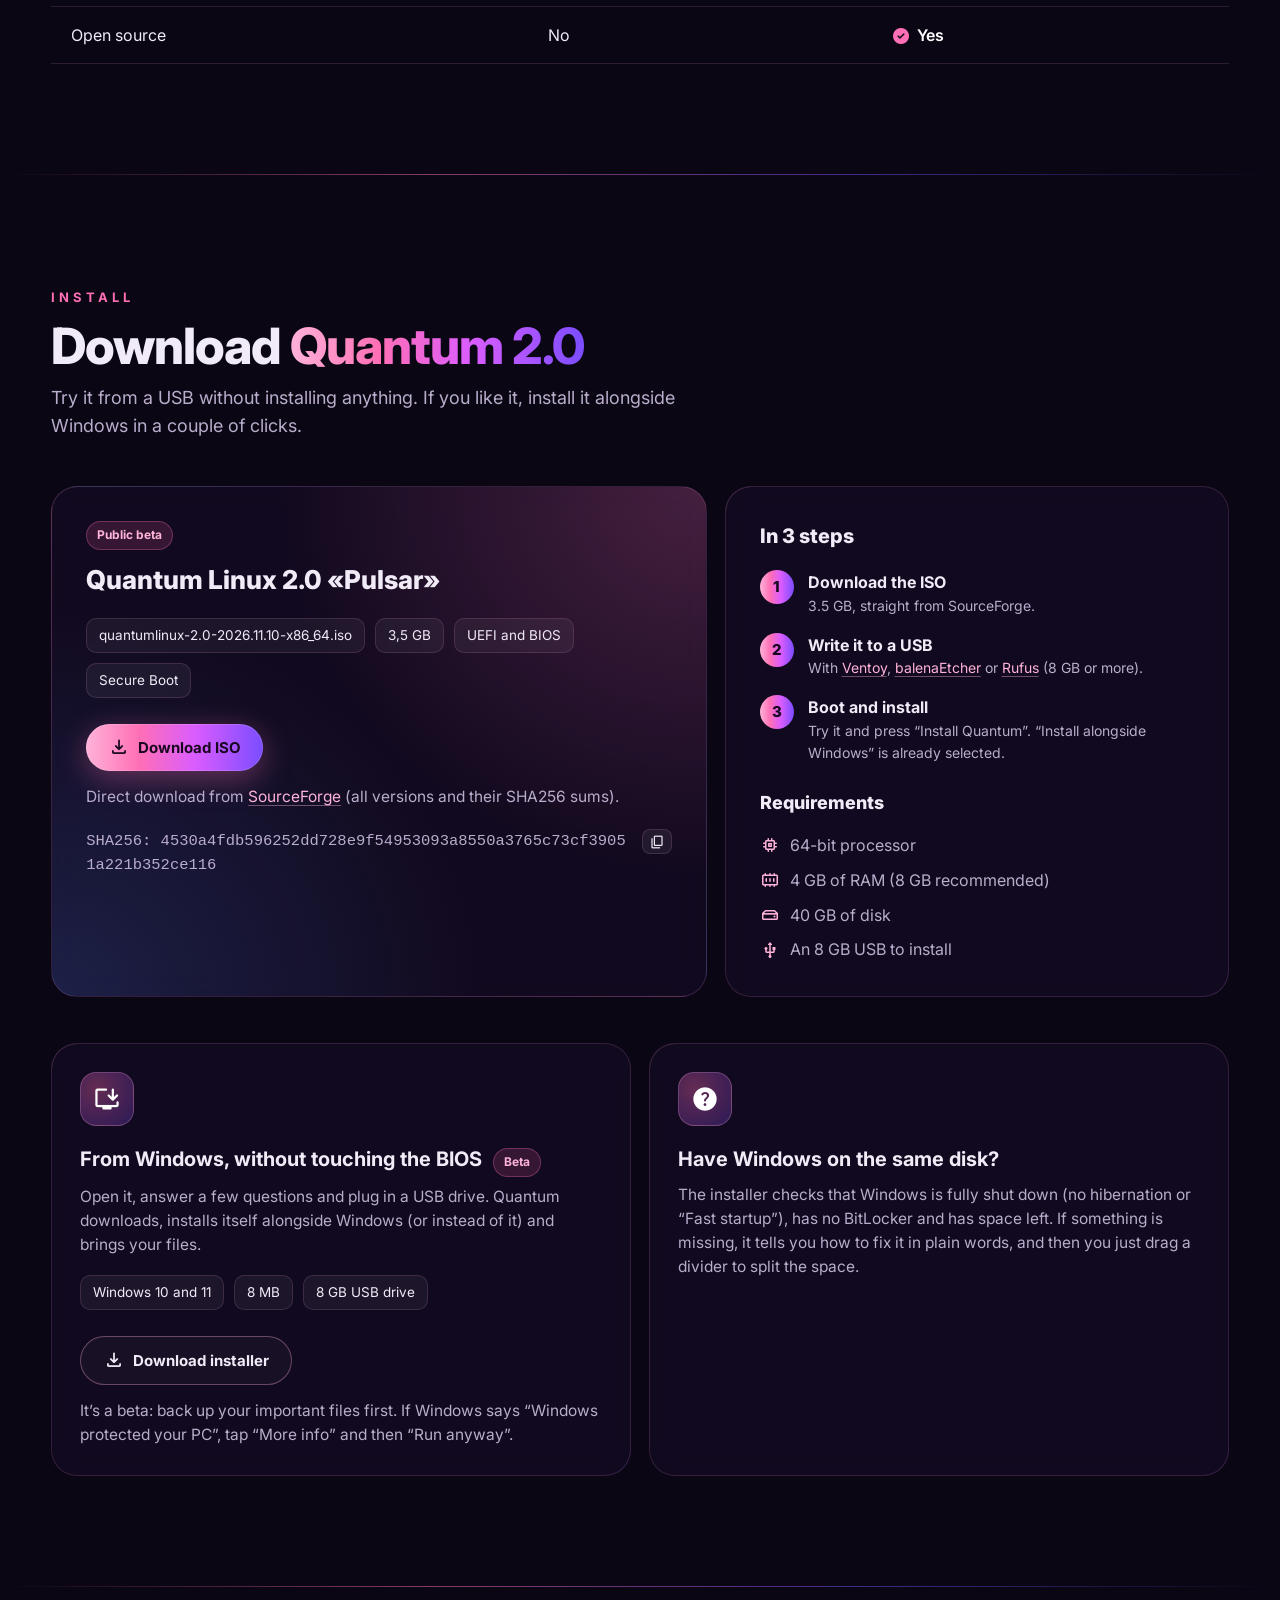
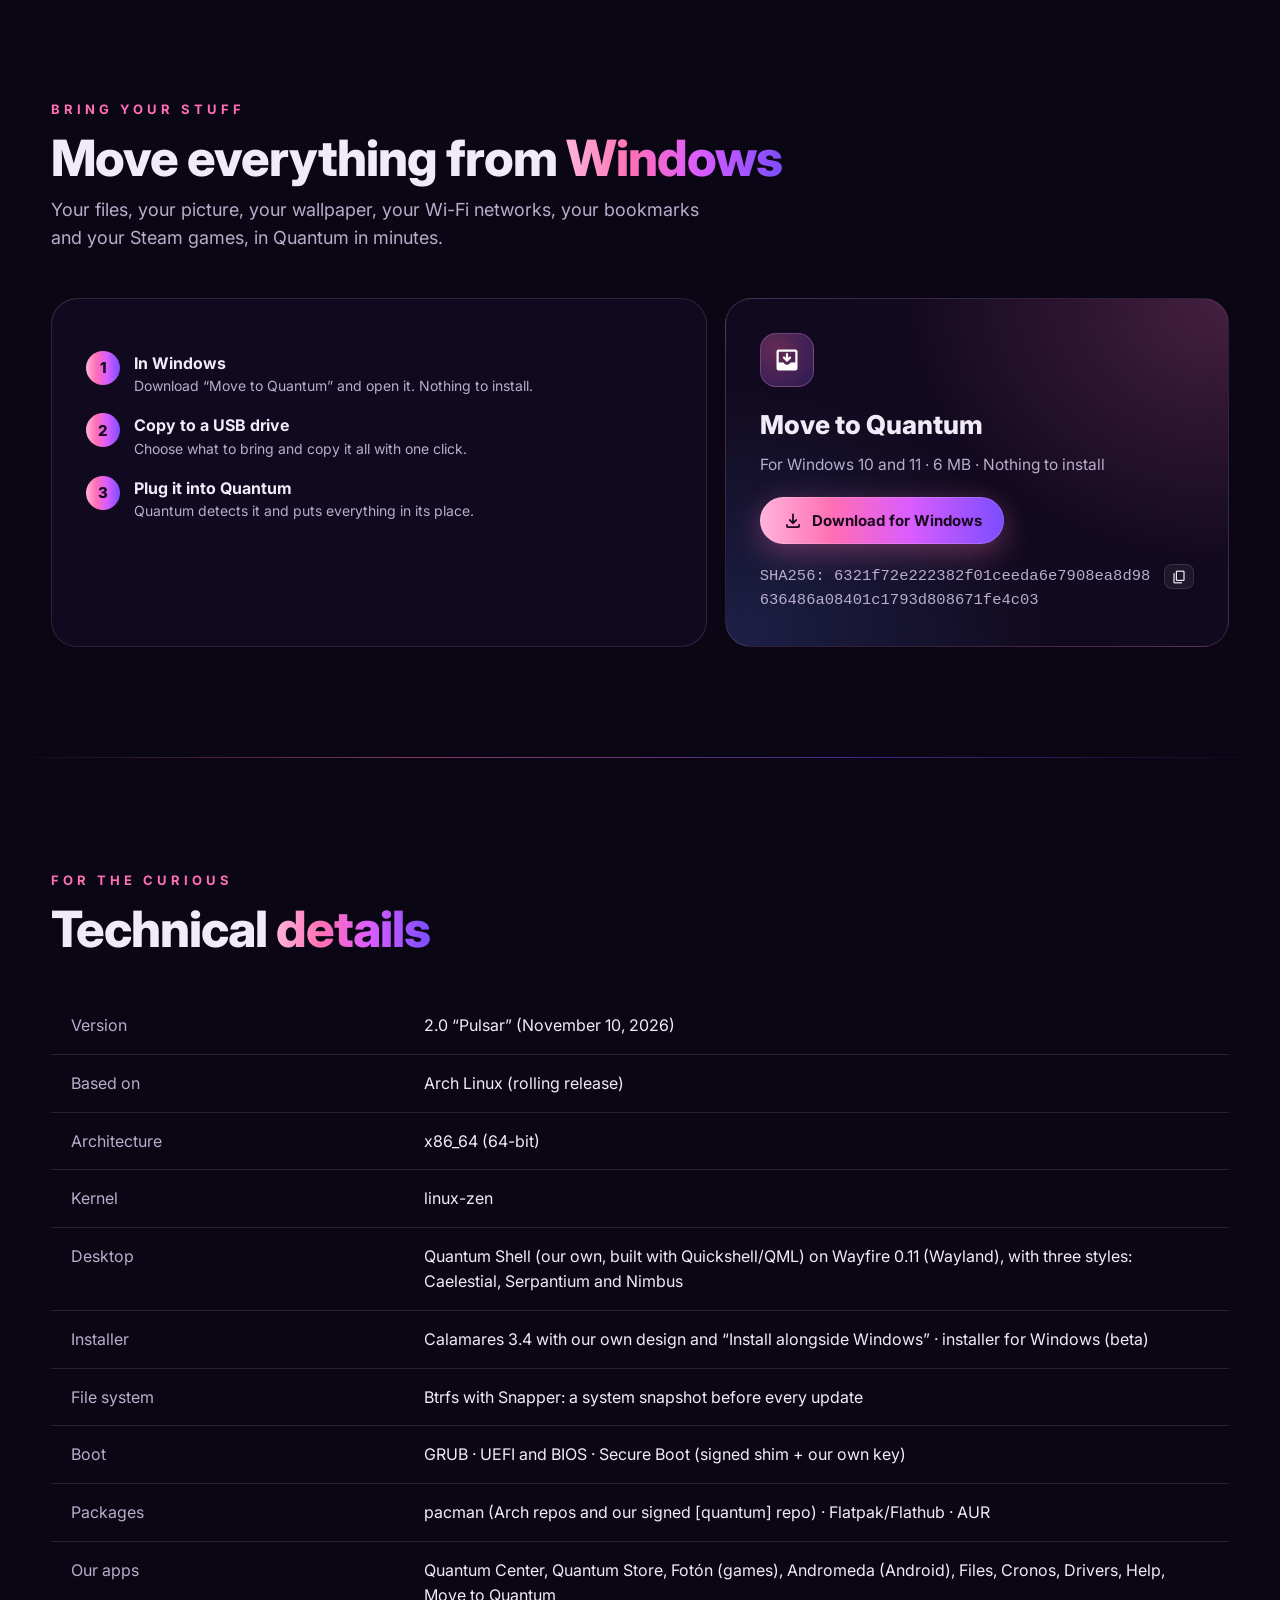
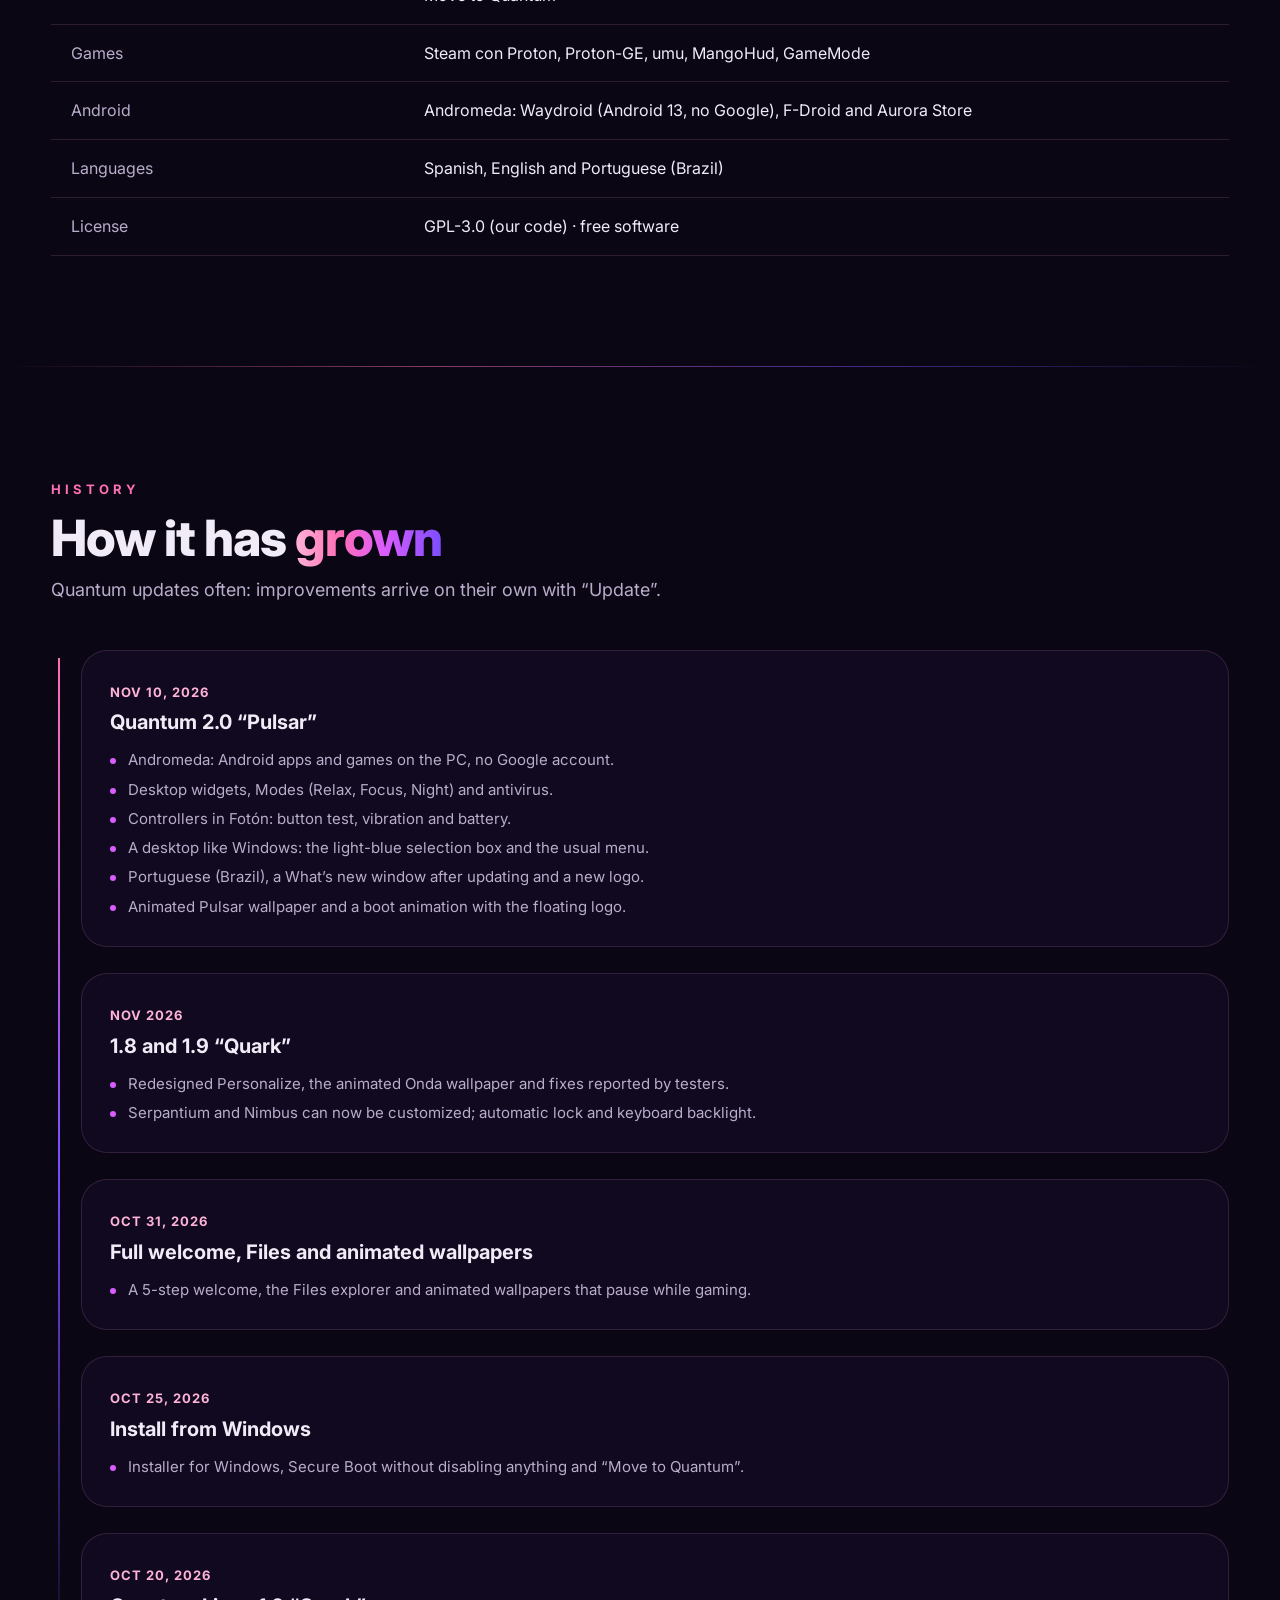
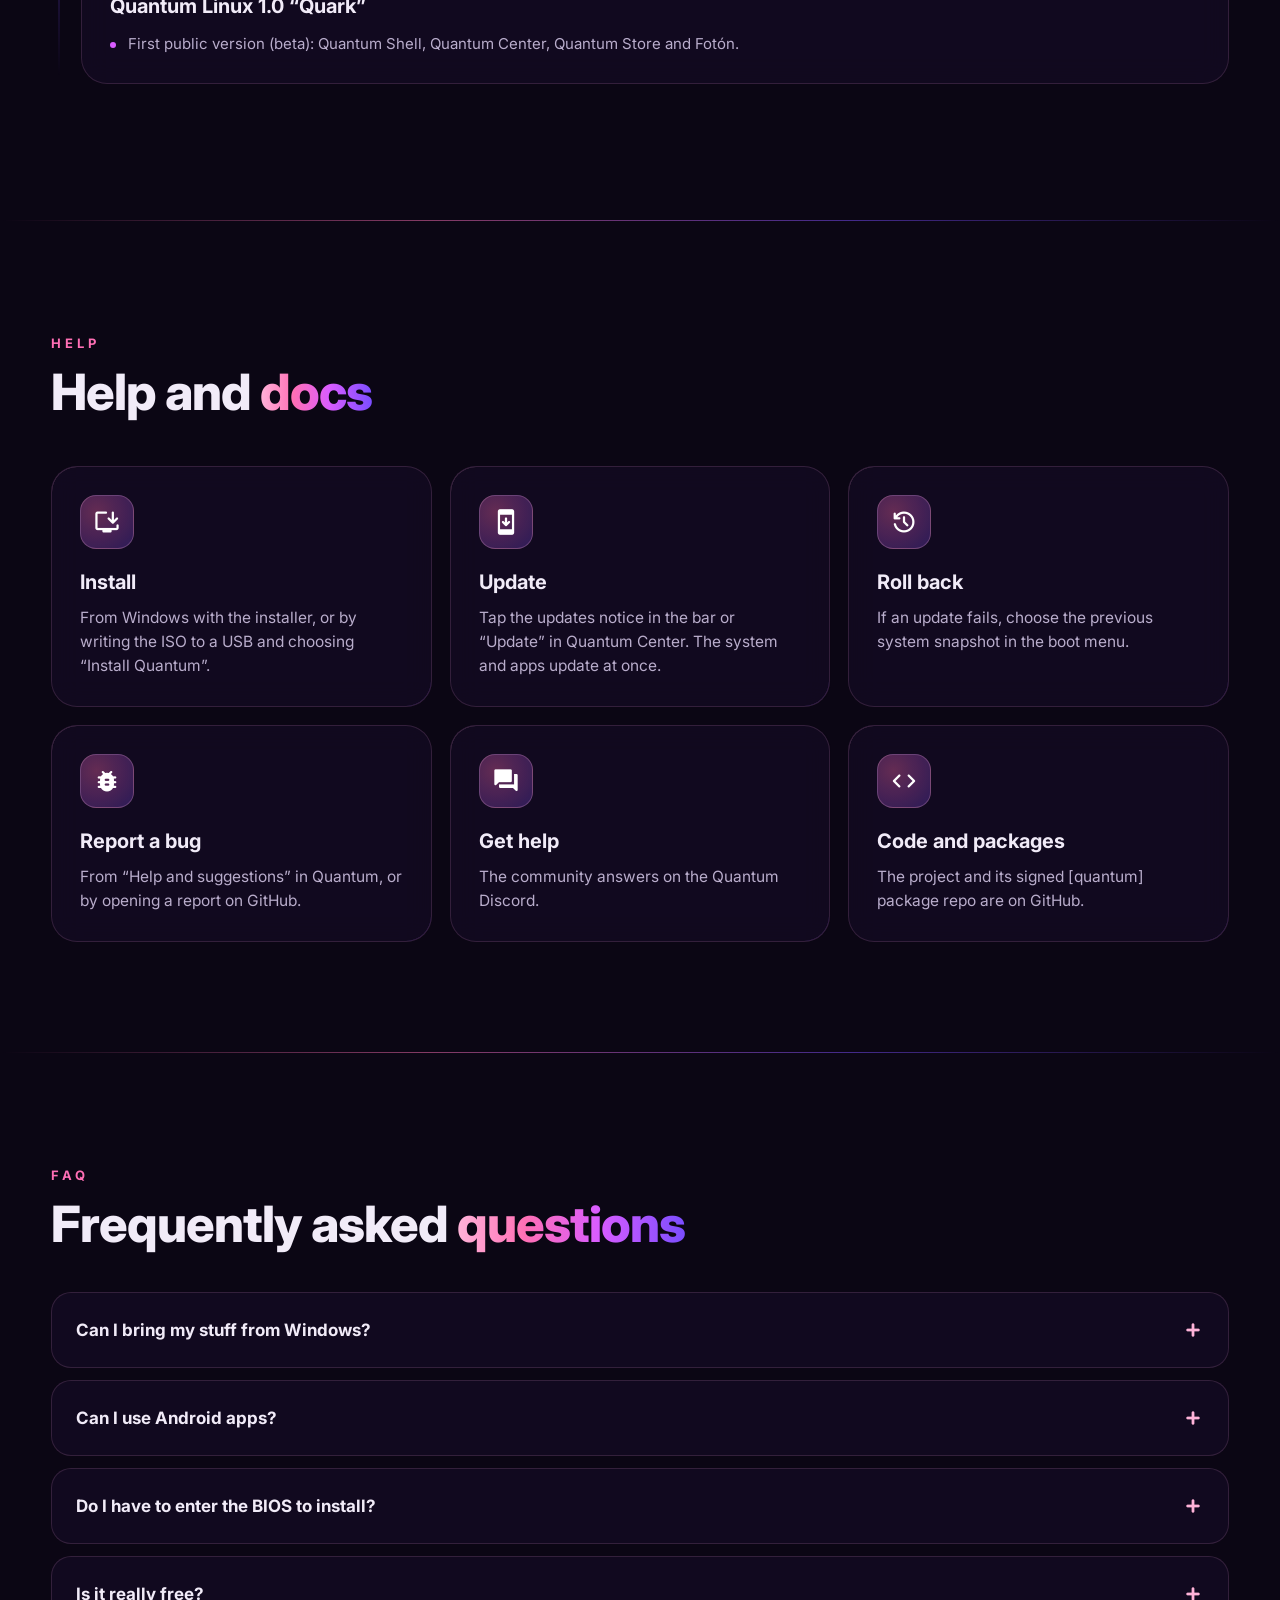
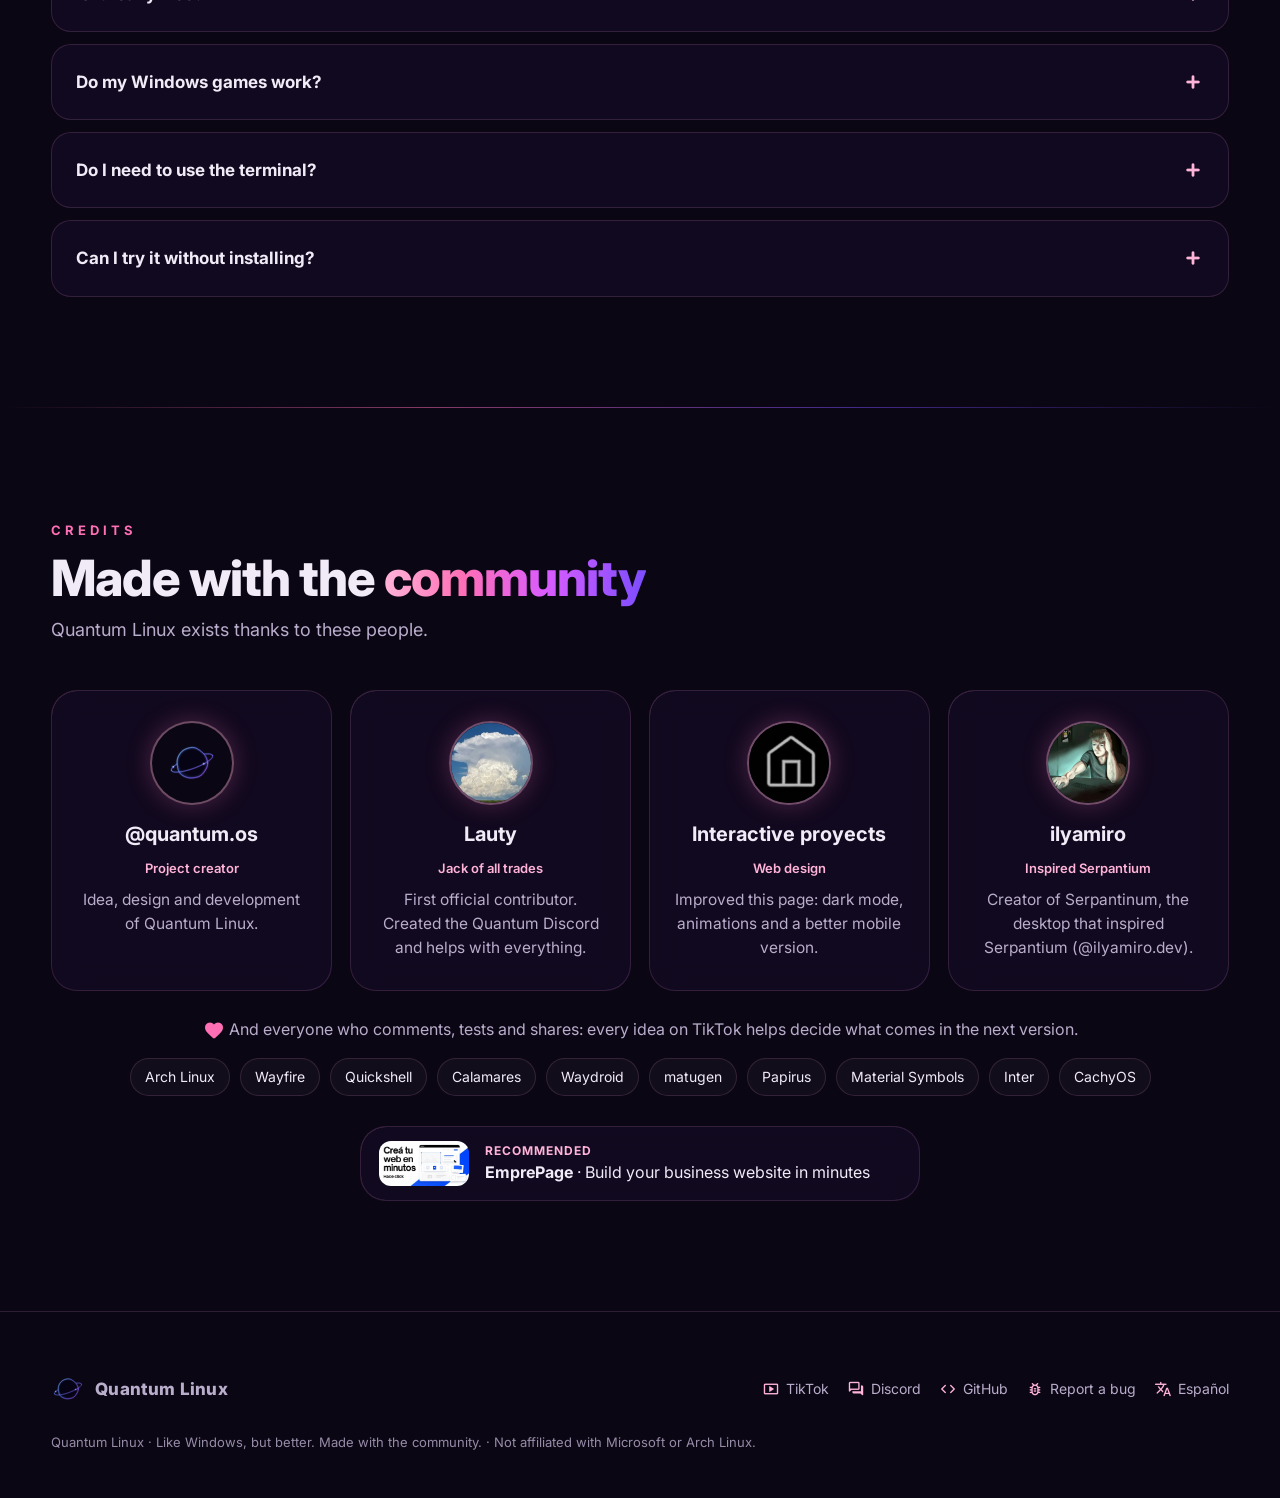
==== commit 249ff96d: "Web nueva para Quantum 2.0 «Pulsar»: portada con el fondo animado de Pulsar, logo nuevo, vidrio oscu" ====
--- a/en/index.html
+++ b/en/index.html
@@ -3,253 +3,305 @@
 <head>
   <meta charset="utf-8">
   <meta name="viewport" content="width=device-width, initial-scale=1, viewport-fit=cover">
-  <script>
-  (function(){var d=document.documentElement,t;try{t=localStorage.getItem("ql-theme")}catch(e){}
-  if(t!=="dark"&&t!=="light")t=matchMedia("(prefers-color-scheme: dark)").matches?"dark":"light";
-  d.dataset.theme=t;
-  function dev(){var w=innerWidth;d.dataset.device=w<=760?"mobile":"desktop"}
-  dev();addEventListener("resize",dev)})();
-  </script>
-  <title>Quantum Linux · An Arch-based distro for gamers and Windows switchers</title>
-  <meta name="description" content="Quantum Linux 1.0 «Quark» is a free, ad-free Arch Linux based distribution with its own desktop (Quantum Shell on Wayfire), made for people coming from Windows and for gaming.">
-  <meta name="theme-color" content="#6A5CFF">
+  <title>Quantum Linux 2.0 “Pulsar” · Like Windows, but better</title>
+  <meta name="description" content="Quantum Linux 2.0 “Pulsar”: an Arch-based distro, free and ad-free, made for people coming from Windows and for gaming. Now with Android apps, widgets and more.">
+  <meta name="theme-color" content="#0b0614">
+  <link rel="manifest" href="../manifest.webmanifest">
+  <link rel="icon" href="../assets/favicon.png">
+  <link rel="icon" type="image/svg+xml" href="../assets/quantum-mark.svg">
+  <link rel="apple-touch-icon" href="../assets/apple-touch-icon.png">
+  <meta name="mobile-web-app-capable" content="yes">
+  <meta name="apple-mobile-web-app-capable" content="yes">
+  <meta name="apple-mobile-web-app-status-bar-style" content="black-translucent">
+  <meta name="apple-mobile-web-app-title" content="Quantum">
   <meta property="og:type" content="website">
-  <meta property="og:title" content="Quantum Linux">
-  <meta property="og:description" content="An Arch-based distro for gamers and Windows switchers. Free and ad-free.">
+  <meta property="og:title" content="Quantum Linux 2.0 “Pulsar”">
+  <meta property="og:description" content="Like Windows, but better. Made with the community. Free and ad-free.">
   <meta property="og:image" content="https://quantumlinux-arch.github.io/assets/og.jpg">
   <meta property="og:url" content="https://quantumlinux-arch.github.io/en/">
+  <meta name="twitter:card" content="summary_large_image">
   <link rel="canonical" href="https://quantumlinux-arch.github.io/en/">
   <link rel="alternate" hreflang="es" href="https://quantumlinux-arch.github.io/">
   <link rel="alternate" hreflang="en" href="https://quantumlinux-arch.github.io/en/">
-  <link rel="alternate" hreflang="x-default" href="https://quantumlinux-arch.github.io/en/">
-  <link rel="icon" type="image/png" href="../assets/favicon.png">
   <link rel="preconnect" href="https://fonts.googleapis.com">
   <link rel="preconnect" href="https://fonts.gstatic.com" crossorigin>
-  <link rel="stylesheet" href="https://fonts.googleapis.com/css2?family=Inter:wght@400;500;600;700;800;900&display=swap">
-  <link rel="stylesheet" href="https://fonts.googleapis.com/css2?family=Material+Symbols+Rounded:opsz,wght,FILL,GRAD@24,500,1,0&display=block">
-  <link rel="stylesheet" href="../styles.css">
-  <link rel="stylesheet" href="../enhance.css">
-  <link rel="stylesheet" href="../extra.css">
+  <link href="https://fonts.googleapis.com/css2?family=Inter:wght@200;400;500;600;700;800;900&display=swap" rel="stylesheet">
+  <link href="https://fonts.googleapis.com/css2?family=Material+Symbols+Rounded:opsz,wght,FILL@20..48,400,0..1&display=block" rel="stylesheet">
+  <link rel="preload" as="image" href="../assets/pulsar-poster.jpg">
+  <link rel="stylesheet" href="../pulsar.css">
 </head>
 <body>
-  <div class="blobs" aria-hidden="true"><span></span><span></span><span></span></div>
-
-  <header class="nav" id="nav">
-    <a class="brand" href="#home" aria-label="Quantum Linux, home">
-      <img src="../assets/quantum-mark.svg" alt="" width="36" height="36">
-      <span>Quantum <b>Linux</b></span>
-    </a>
-    <nav class="links" id="links">
-      <a href="#about">About</a>
-      <a href="#specs">Specs</a>
-      <a href="#download">Download</a>
-      <a href="#changelog">Changelog</a>
-      <a href="#support">Support</a>
-      <a class="lang" href="../" hreflang="es" lang="es" title="Versión en español">ES</a>
-    </nav>
-    <a class="btn btn-sm btn-grad" href="#download">Download</a>
-    <button class="menu-toggle" id="menuToggle" aria-label="Open menu" aria-expanded="false">
-      <span class="ms">menu</span>
-    </button>
-  </header>
-
-  <main>
-    <section class="hero" id="home">
-      <div class="hero-text">
-        <span class="pill">Quantum Linux 1.0 «Quark» · Beta</span>
-        <h1>Beautiful, fast and ready to play.</h1>
-        <p class="motto">Like Windows, but better. <span class="grad">Built with the community.</span></p>
-        <p class="lead">Quantum Linux is a free, ad-free distribution based on <b>Arch Linux</b>, with its own desktop and apps, designed for people coming from Windows and for gaming. The interface and its own apps are in Spanish.</p>
-        <div class="cta">
-          <a class="btn btn-grad" href="#download"><span class="ms">download</span>Download ISO</a>
-          <a class="btn btn-ghost" href="#specs"><span class="ms">list_alt</span>Specs</a>
-        </div>
-        <p class="tiny">3.7 GB ISO · x86_64 · No accounts, no sign-ups</p>
-      </div>
-      <div class="hero-shot">
-        <div class="monitor">
-          <img src="../assets/img/store.webp" alt="Quantum Linux desktop with Quantum Store open and the taskbar at the bottom" width="1600" height="900">
-        </div>
-      </div>
-    </section>
-
-    <section class="section" id="about">
-      <h2>What is <span class="grad">Quantum</span>?</h2>
-      <p class="sub">The good parts of Linux, without the hard parts.</p>
-      <div class="cards">
-        <article class="card">
-          <span class="icon ms">desktop_windows</span>
-          <h3>Familiar for Windows users</h3>
-          <p>Quantum Shell, our own desktop: taskbar, Start menu and the usual shortcuts. A Windows tool («Pasar a Quantum») brings your files, wallpaper, Wi-Fi networks and bookmarks over, and .exe files open with a double click.</p>
-        </article>
-        <article class="card">
-          <span class="icon ms">sports_esports</span>
-          <h3>Made for gaming</h3>
-          <p>Zen kernel, Steam with Proton, Proton-GE, MangoHud and GameMode out of the box. Fotón gathers your Steam, Epic, GOG and Windows games in one library.</p>
-        </article>
-        <article class="card">
-          <span class="icon ms">storefront</span>
-          <h3>One store for everything</h3>
-          <p>Quantum Store searches the Arch repositories, Flathub and the AUR from a single place.</p>
-        </article>
-        <article class="card">
-          <span class="icon ms">history</span>
-          <h3>Safe updates</h3>
-          <p>Btrfs with Snapper takes a system snapshot before every update; if something breaks, boot the previous snapshot from the boot menu.</p>
-        </article>
-        <article class="card">
-          <span class="icon ms">install_desktop</span>
-          <h3>Install from Windows (beta)</h3>
-          <p>A small Windows app prepares a USB drive, downloads Quantum and installs it next to Windows unattended, with Secure Boot left on.</p>
-        </article>
-        <article class="card">
-          <span class="icon ms">verified_user</span>
-          <h3>No ads, no surprises</h3>
-          <p>No advertising, no suggested apps and no forced reboots. Free and open source.</p>
-        </article>
-      </div>
-    </section>
-
-    <section class="section" id="specs">
-      <h2>Technical <span class="grad">specs</span></h2>
-      <div class="table-wrap">
-        <table class="compare specs">
-          <tbody>
-            <tr><td>Based on</td><td>Arch Linux (rolling release)</td></tr>
-            <tr><td>Architecture</td><td>x86_64</td></tr>
-            <tr><td>Kernel</td><td>linux-zen</td></tr>
-            <tr><td>Desktop</td><td>Quantum Shell (own, built with Quickshell/QML) on Wayfire 0.11 (Wayland)</td></tr>
-            <tr><td>Installer</td><td>Calamares 3.4 with custom branding · unattended installer for Windows (beta)</td></tr>
-            <tr><td>File system</td><td>Btrfs + Snapper + snap-pac + grub-btrfs</td></tr>
-            <tr><td>Boot</td><td>GRUB · UEFI and BIOS · Secure Boot (signed shim + machine owner key)</td></tr>
-            <tr><td>Packages</td><td>pacman (Arch repositories + signed [quantum] repository) · Flatpak/Flathub · AUR</td></tr>
-            <tr><td>Own apps</td><td>Centro Quantum (settings &amp; welcome), Quantum Store, Fotón (games), Pasar a Quantum (migration from Windows)</td></tr>
-            <tr><td>Gaming</td><td>Steam + Proton, Proton-GE, umu-launcher, MangoHud, GameMode</td></tr>
-            <tr><td>Language</td><td>Spanish interface (Latin American Spanish)</td></tr>
-            <tr><td>License</td><td>GPL-3.0-or-later for Quantum's own code</td></tr>
-          </tbody>
-        </table>
-      </div>
-    </section>
-
-    <section class="section" id="download">
-      <h2>Download</h2>
-      <div class="download" id="descargar">
-        <div class="dl-info">
-          <span class="dl-orbit"><img src="../assets/quantum-mark.svg" alt="" width="72" height="72"></span>
-          <div>
-            <h3>Quantum Linux 1.0 «Quark» <span class="beta">Beta</span></h3>
-            <p>Released 2026-10-31 · x86_64 · Arch Linux · linux-zen · Quantum Shell</p>
-          </div>
-        </div>
-        <a class="btn btn-grad big" href="https://sourceforge.net/projects/quantum-linux/files/1.0/quantumlinux-1.0-2026.10.31-x86_64.iso/download"><span class="ms">download</span>Download ISO (3.7 GB)</a>
-        <ul class="dl-chips"><li>quantumlinux-1.0-2026.10.31-x86_64.iso</li><li>UEFI &amp; BIOS</li><li>Secure Boot</li><li>Live session</li></ul>
-        <p class="tiny">Direct download from <a href="https://sourceforge.net/projects/quantum-linux/files/1.0/" target="_blank" rel="noopener">SourceForge</a> (all releases with their SHA256 files).</p>
-        <p class="tiny sha">SHA256: <code>063c57d1206a77a19799976996d016ba2bc9336c10f5f415ff3ec1671ba168d5</code></p>
-      </div>
-      <div class="reqs">
-        <h3>Requirements</h3>
-        <ul>
-          <li><span class="ms">memory</span>64-bit CPU</li>
-          <li><span class="ms">memory_alt</span>4 GB RAM (8 GB recommended)</li>
-          <li><span class="ms">hard_drive</span>40 GB disk</li>
-          <li><span class="ms">usb</span>8 GB USB drive</li>
-        </ul>
-        <p class="tiny">Write the ISO with <a href="https://www.ventoy.net/" target="_blank" rel="noopener">Ventoy</a>, <a href="https://etcher.balena.io/" target="_blank" rel="noopener">balenaEtcher</a> or <a href="https://rufus.ie/" target="_blank" rel="noopener">Rufus</a>, boot it, try the live session and click «Instalar Quantum». Or use the <a href="../descargas/Instalar-Quantum.exe">Windows installer (beta)</a>.</p>
-      </div>
-    </section>
-
-    <section class="section" id="changelog">
-      <h2>Changelog</h2>
-      <ol class="changelog">
-        <li>
-          <time datetime="2026-10-31">2026-10-31</time>
-          <h3>Full welcome, Files and live wallpapers <span class="beta">Beta</span></h3>
-          <ul>
-            <li>The welcome now has 5 steps: style, colors and wallpaper, Quantum Shell, sounds (7 new sound themes you can preview) and icons (Tela, Fluent, WhiteSur, Colloid and Candy).</li>
-            <li>Files: Quantum's new file manager, as easy as Windows Explorer, with tabs, thumbnails, copy progress and search.</li>
-            <li>Live wallpapers: videos and GIFs as your wallpaper, with three made for Quantum; they pause while you play.</li>
-            <li>With internet, the installer updates Quantum to the latest version before finishing.</li>
-            <li>Restart prompt after updates, and Serpantium gets a bottom dock and an easy way back to Caelestial.</li>
-          </ul>
-        </li>
-        <li>
-          <time datetime="2026-10-30">2026-10-30</time>
-          <h3>Choose your Quantum Shell, night light and a faster installer <span class="beta">Beta</span></h3>
-          <ul>
-            <li>New first-boot welcome: pick a desktop style (Windows, Quantum, macOS or Minimal), your colors and your wallpaper.</li>
-            <li>Serpantium, a new Quantum Shell layout: pill bar, dark drop-down panels and pink tones. Inspired by ilyamiro's Serpantinum.</li>
-            <li>Personalize → Display: night light (manual, at sunset or on a schedule), brightness, contrast, gamma and saturation.</li>
-            <li>Personalize → Mouse &amp; touchpad: speed, acceleration, natural scrolling, tap to click and more, no config files needed.</li>
-            <li>The installer no longer freezes on startup with a slow internet connection.</li>
-            <li>Taskbar: drag icons to reorder them. New icons for Quantum Store, the Assistant and Personalize.</li>
-          </ul>
-        </li>
-        <li>
-          <time datetime="2026-10-25">2026-10-25</time>
-          <h3>New ISO and install from Windows <span class="beta">Beta</span></h3>
-          <ul>
-            <li>Windows installer: prepares a USB drive, downloads Quantum and installs it next to Windows unattended.</li>
-            <li>Secure Boot support without disabling anything (signed shim and a per-machine key).</li>
-            <li>«Pasar a Quantum»: migrate files, wallpaper, Wi-Fi and bookmarks from Windows.</li>
-            <li>New desktop animations, a new login screen and fixes for Bluetooth headsets and the auto-hide taskbar.</li>
-          </ul>
-        </li>
-        <li>
-          <time datetime="2026-10-22">2026-10-22</time>
-          <h3>Beta fixes</h3>
-          <ul>
-            <li>Fixes reported by the first testers and faster boot.</li>
-            <li>Fotón gains a store of free games and runs Windows games with Proton-GE.</li>
-          </ul>
-        </li>
-        <li>
-          <time datetime="2026-10-20">2026-10-20</time>
-          <h3>Quantum Linux 1.0 «Quark»</h3>
-          <ul><li>First public release (beta).</li></ul>
-        </li>
+<a class="skip" href="#nuevo">Skip to content</a>
+
+<nav class="top"><div class="wrap">
+  <a class="brand" href="#"><img src="../assets/quantum-mark.svg" alt="">Quantum Linux</a>
+  <ul>
+    <li><a href="#nuevo">What’s new</a></li>
+    <li><a href="#capturas">Screenshots</a></li>
+    <li><a href="#instalar">Install</a></li>
+    <li><a href="#desde-windows">From Windows</a></li>
+    <li><a href="#ayuda">Help</a></li>
+    <li><a href="#creditos">Credits</a></li>
+    <li><a href="../" hreflang="es" lang="es">ES</a></li>
+  </ul>
+  <a class="btn primary small" href="#instalar"><span class="ms">download</span>Download</a>
+  <button class="menu-btn" type="button" aria-label="Menu"><span class="ms">menu</span></button>
+</div></nav>
+
+<header class="hero" id="inicio">
+  <div class="bg" data-video="../assets/pulsar.mp4"><img src="../assets/pulsar-poster.jpg" alt=""></div>
+  <div class="wrap">
+    <span class="pill"><span class="dot"></span>New · Quantum Linux 2.0 “Pulsar”</span>
+    <h1>Like Windows,<br>but better.<span class="ver">«PULSAR»</span></h1>
+    <p class="lead">An Arch Linux based distro, <b>free and ad-free</b>, for people coming from Windows and for gaming. Now with Android apps, widgets and much more.</p>
+    <div class="cta">
+      <a class="btn primary" href="#instalar"><span class="ms">download</span>Download for free</a>
+      <a class="btn ghost" href="#nuevo"><span class="ms">auto_awesome</span>What’s new in 2.0</a>
+    </div>
+    <div class="meta"><span><span class="ms">album</span>3.5 GB ISO · 64-bit</span><span><span class="ms">sports_esports</span>Steam and Proton ready</span><span><span class="ms">translate</span>Español · English · Português</span></div>
+  </div>
+</header>
+
+<main>
+<section class="s" id="nuevo"><div class="glow-line"></div><div class="wrap">
+  <span class="kicker">What’s new</span>
+  <h2>Quantum 2.0 <em>“Pulsar”</em></h2>
+  <p class="sub">The biggest update so far. If you already have Quantum, it arrives with “Update”.</p>
+  <div class="grid g3">
+    <div class="card big hov reveal">
+      <div class="art"><svg viewBox="0 0 512 512" aria-hidden="true"><path d="M256 118 L376 384 M256 118 L136 384" stroke="#0E1A16" stroke-width="40" stroke-linecap="round" fill="none"/><ellipse cx="256" cy="300" rx="170" ry="54" fill="none" stroke="#0E1A16" stroke-width="18" transform="rotate(-14 256 300)"/><circle cx="412" cy="262" r="16" fill="#0E1A16"/></svg></div>
+      <div><span class="tag">New</span><h3>Andromeda: your Android apps on the PC</h3>
+      <p>Install phone games and apps with one click: from Explore, with Aurora Store or by double-clicking an .apk. Each app opens in its own window and shows up in the Start menu.</p></div>
+    </div>
+    <div class="card hov reveal"><div class="ic"><span class="ms">widgets</span></div><h3>Desktop widgets</h3><p>Clock, weather, notes and PC usage on your wallpaper.</p></div>
+    <div class="card hov reveal"><div class="ic"><span class="ms">sports_esports</span></div><h3>Controllers in Fotón</h3><p>Test buttons and vibration, and see how much battery your controller has left.</p></div>
+    <div class="card hov reveal"><div class="ic"><span class="ms">self_improvement</span></div><h3>Modes</h3><p>Relax, Focus or Night: they change several things at once, like on your phone.</p></div>
+    <div class="card hov reveal"><div class="ic"><span class="ms">translate</span></div><h3>Português (Brasil)</h3><p>Quantum now speaks Portuguese too.</p></div>
+    <div class="card hov reveal"><div class="ic"><span class="ms">security</span></div><h3>Antivirus</h3><p>Scan your downloads and documents with one click from Quantum Center.</p></div>
+    <div class="card hov reveal"><div class="ic"><span class="ms">select_all</span></div><h3>A desktop like Windows</h3><p>The light-blue selection box, moving several icons at once and the usual menu.</p></div>
+    <div class="card hov reveal"><div class="ic"><span class="ms">brightness_7</span></div><h3>New logo and Pulsar wallpaper</h3><p>A renewed identity, with the animated wallpaper and a floating boot animation.</p></div>
+  </div>
+</div></section>
+
+<section class="s" id="por-que"><div class="glow-line"></div><div class="wrap">
+  <span class="kicker">Why Quantum</span>
+  <h2>All the good of Linux, <em>without the hard part</em></h2>
+  <div class="grid g3">
+    <div class="card reveal"><div class="ic"><span class="ms">sports_esports</span></div><h3>Made for gaming</h3><p>Steam with Proton ready, the Zen kernel, game mode and Fotón: your Steam, Epic, GOG and Windows games in one place.</p></div>
+    <div class="card reveal"><div class="ic"><span class="ms">desktop_windows</span></div><h3>Easy if you come from Windows</h3><p>Taskbar, Start menu and the usual shortcuts. .exe files open with a double-click.</p></div>
+    <div class="card reveal"><div class="ic"><span class="ms">storefront</span></div><h3>Quantum Store</h3><p>One store for everything: the Arch repos, Flathub and the AUR. Search, click, done.</p></div>
+    <div class="card reveal"><div class="ic"><span class="ms">palette</span></div><h3>Your style, instantly</h3><p>Light or dark mode, three desktop styles and colors that follow your wallpaper. No restart.</p></div>
+    <div class="card reveal"><div class="ic"><span class="ms">verified_user</span></div><h3>No ads, no surprises</h3><p>No ads, no “suggested” apps, no forced restarts. You decide when to update.</p></div>
+    <div class="card reveal"><div class="ic"><span class="ms">history</span></div><h3>Roll back if something breaks</h3><p>A system snapshot is saved before every update. If something goes wrong, pick the previous one at boot.</p></div>
+  </div>
+</div></section>
+
+<section class="s" id="capturas"><div class="glow-line"></div><div class="wrap">
+  <span class="kicker">Screenshots</span>
+  <h2>Beautiful from the <em>first click</em></h2>
+  <p class="sub">Real Quantum Linux 2.0 screenshots. Tap one to see it full size.</p>
+  <div class="shots">
+    <div class="shot wide reveal"><img src="../assets/img/2-escritorio.webp" alt="Quantum desktop with widgets and the Pulsar wallpaper" loading="lazy"><span>Desktop with widgets and the Pulsar wallpaper</span></div>
+    <div class="shot reveal"><img src="../assets/img/2-inicio.webp" alt="Start menu" loading="lazy"><span>Start menu</span></div>
+    <div class="shot reveal"><img src="../assets/img/2-andromeda.webp" alt="Andromeda" loading="lazy"><span>Andromeda</span></div>
+    <div class="shot reveal"><img src="../assets/img/2-novedades.webp" alt="What’s new window" loading="lazy"><span>What’s new</span></div>
+  </div>
+</div></section>
+
+<section class="s" id="comparacion"><div class="glow-line"></div><div class="wrap">
+  <span class="kicker">Comparison</span>
+  <h2>Windows 11 vs <em>Quantum</em></h2>
+  <table class="reveal">
+    <tr><th></th><th>Windows 11</th><th>Quantum Linux</th></tr>
+    <tr><td>Price</td><td>Paid license</td><td class="q"><span class="ms">check_circle</span>Free</td></tr>
+    <tr><td>Ads and suggested apps</td><td>Yes, in the Start menu</td><td class="q"><span class="ms">check_circle</span>None</td></tr>
+    <tr><td>Requires TPM 2.0 and a recent CPU</td><td>Yes</td><td class="q"><span class="ms">check_circle</span>No</td></tr>
+    <tr><td>Android apps</td><td>Not anymore (removed)</td><td class="q"><span class="ms">check_circle</span>Yes, with Andromeda</td></tr>
+    <tr><td>Restarts for updates</td><td>Automatic</td><td class="q"><span class="ms">check_circle</span>Whenever you want</td></tr>
+    <tr><td>Account required to install</td><td>Microsoft account</td><td class="q"><span class="ms">check_circle</span>No</td></tr>
+    <tr><td>Open source</td><td>No</td><td class="q"><span class="ms">check_circle</span>Yes</td></tr>
+  </table>
+</div></section>
+
+<section class="s" id="instalar"><div class="glow-line"></div><div class="wrap">
+  <span class="kicker">Install</span>
+  <h2>Download <em>Quantum 2.0</em></h2>
+  <p class="sub">Try it from a USB without installing anything. If you like it, install it alongside Windows in a couple of clicks.</p>
+  <div class="dl">
+    <div class="card main reveal">
+      <span class="tag">Public beta</span>
+      <h3>Quantum Linux 2.0 «Pulsar»</h3>
+      <div class="facts"><span>quantumlinux-2.0-2026.11.10-x86_64.iso</span><span>3,5 GB</span><span>UEFI and BIOS</span><span>Secure Boot</span></div>
+      <a class="btn primary" href="https://sourceforge.net/projects/quantum-linux/files/2.0/quantumlinux-2.0-2026.11.10-x86_64.iso/download"><span class="ms">download</span>Download ISO</a>
+      <p class="note">Direct download from <a href="https://sourceforge.net/projects/quantum-linux/files/" target="_blank" rel="noopener">SourceForge</a> (all versions and their SHA256 sums).</p>
+      <p class="sha">SHA256: 4530a4fdb596252dd728e9f54953093a8550a3765c73cf39051a221b352ce116<button class="copy" type="button" data-copy="4530a4fdb596252dd728e9f54953093a8550a3765c73cf39051a221b352ce116" aria-label="Copy SHA256"><span class="ms">content_copy</span></button></p>
+    </div>
+    <div class="card reveal">
+      <h3 style="font-size:20px">In 3 steps</h3>
+      <ol class="steps">
+        <li><span class="n">1</span><div><b>Download the ISO</b><small>3.5 GB, straight from SourceForge.</small></div></li>
+        <li><span class="n">2</span><div><b>Write it to a USB</b><small>With <a href="https://www.ventoy.net/" target="_blank" rel="noopener">Ventoy</a>, <a href="https://etcher.balena.io/" target="_blank" rel="noopener">balenaEtcher</a> or <a href="https://rufus.ie/" target="_blank" rel="noopener">Rufus</a> (8 GB or more).</small></div></li>
+        <li><span class="n">3</span><div><b>Boot and install</b><small>Try it and press “Install Quantum”. “Install alongside Windows” is already selected.</small></div></li>
       </ol>
-    </section>
-
-    <section class="section" id="support">
-      <h2>Support &amp; <span class="grad">community</span></h2>
-      <div class="cards">
-        <article class="card">
-          <span class="icon ms">bug_report</span>
-          <h3>Report a bug</h3>
-          <p><a href="https://github.com/QuantumLinux-arch/quantumlinux-arch.github.io/issues/new/choose" target="_blank" rel="noopener">Open an issue on GitHub</a> (English or Spanish).</p>
-        </article>
-        <article class="card">
-          <span class="icon ms">forum</span>
-          <h3>Get help</h3>
-          <p>Join the <a href="https://discord.gg/qWmEb9xHkZ" target="_blank" rel="noopener">Quantum Discord server</a>.</p>
-        </article>
-        <article class="card">
-          <span class="icon ms">code</span>
-          <h3>Source &amp; packages</h3>
-          <p>Everything is on <a href="https://github.com/QuantumLinux-arch" target="_blank" rel="noopener">GitHub</a>, including the signed [quantum] package repository.</p>
-        </article>
-      </div>
-      <p class="tiny center">Built on free software: Arch Linux, Wayfire, Quickshell, Calamares, matugen, Papirus, Material Symbols, Inter and CachyOS.</p>
-    </section>
-  </main>
-
-  <footer class="footer">
-    <div class="foot-links">
-      <a class="btn btn-sm btn-dark" href="https://www.tiktok.com/@quantum.os" target="_blank" rel="noopener"><span class="ms">smart_display</span>TikTok</a>
-      <a class="btn btn-sm btn-ghost" href="https://discord.gg/qWmEb9xHkZ" target="_blank" rel="noopener"><span class="ms">forum</span>Discord</a>
-      <a class="btn btn-sm btn-ghost" href="https://github.com/QuantumLinux-arch" target="_blank" rel="noopener"><span class="ms">code</span>GitHub</a>
-      <a class="btn btn-sm btn-ghost" href="../" hreflang="es"><span class="ms">translate</span>Español</a>
-    </div>
-    <img src="../assets/quantum-mark.svg" alt="" width="28" height="28">
-    <span>Quantum Linux · Like Windows, but better. Built with the community.</span>
-    <span class="tiny">Not affiliated with Microsoft or Arch Linux.</span>
-  </footer>
-
-  <script>
-  (function(){var t=document.getElementById("menuToggle"),l=document.getElementById("links");
-  t.addEventListener("click",function(){var o=l.classList.toggle("open");t.setAttribute("aria-expanded",o)});
-  l.addEventListener("click",function(e){if(e.target.tagName==="A")l.classList.remove("open")})})();
-  </script>
+      <h3 style="font-size:18px; margin-top:26px">Requirements</h3>
+      <ul class="req">
+        <li><span class="ms">memory</span>64-bit processor</li>
+        <li><span class="ms">memory_alt</span>4 GB of RAM (8 GB recommended)</li>
+        <li><span class="ms">hard_drive</span>40 GB of disk</li>
+        <li><span class="ms">usb</span>An 8 GB USB to install</li>
+      </ul>
+    </div>
+  </div>
+  <div class="grid g2">
+    <div class="card reveal">
+      <div class="ic"><span class="ms">install_desktop</span></div>
+      <h3>From Windows, without touching the BIOS <span class="tag" style="margin:0 0 0 6px">Beta</span></h3>
+      <p>Open it, answer a few questions and plug in a USB drive. Quantum downloads, installs itself alongside Windows (or instead of it) and brings your files.</p>
+      <div class="facts"><span>Windows 10 and 11</span><span>8 MB</span><span>8 GB USB drive</span></div>
+      <a class="btn ghost" href="../descargas/Instalar-Quantum.exe" download="Instalar Quantum.exe"><span class="ms">download</span>Download installer</a>
+      <p class="note">It’s a beta: back up your important files first. If Windows says “Windows protected your PC”, tap “More info” and then “Run anyway”.</p>
+    </div>
+    <div class="card reveal">
+      <div class="ic"><span class="ms">help</span></div>
+      <h3>Have Windows on the same disk?</h3>
+      <p>The installer checks that Windows is fully shut down (no hibernation or “Fast startup”), has no BitLocker and has space left. If something is missing, it tells you how to fix it in plain words, and then you just drag a divider to split the space.</p>
+    </div>
+  </div>
+</div></section>
+
+<section class="s" id="desde-windows"><div class="glow-line"></div><div class="wrap">
+  <span class="kicker">Bring your stuff</span>
+  <h2>Move everything from <em>Windows</em></h2>
+  <p class="sub">Your files, your picture, your wallpaper, your Wi-Fi networks, your bookmarks and your Steam games, in Quantum in minutes.</p>
+  <div class="dl">
+    <div class="card reveal">
+      <ol class="steps">
+        <li><span class="n">1</span><div><b>In Windows</b><small>Download “Move to Quantum” and open it. Nothing to install.</small></div></li>
+        <li><span class="n">2</span><div><b>Copy to a USB drive</b><small>Choose what to bring and copy it all with one click.</small></div></li>
+        <li><span class="n">3</span><div><b>Plug it into Quantum</b><small>Quantum detects it and puts everything in its place.</small></div></li>
+      </ol>
+    </div>
+    <div class="card main reveal">
+      <div class="ic"><span class="ms">move_to_inbox</span></div>
+      <h3>Move to Quantum</h3>
+      <p>For Windows 10 and 11 · 6 MB · Nothing to install</p>
+      <div style="margin-top:20px"><a class="btn primary" href="../descargas/Pasar-a-Quantum.exe" download="Pasar a Quantum.exe"><span class="ms">download</span>Download for Windows</a></div>
+      <p class="sha">SHA256: 6321f72e222382f01ceeda6e7908ea8d98636486a08401c1793d808671fe4c03<button class="copy" type="button" data-copy="6321f72e222382f01ceeda6e7908ea8d98636486a08401c1793d808671fe4c03" aria-label="Copy SHA256"><span class="ms">content_copy</span></button></p>
+    </div>
+  </div>
+</div></section>
+
+<section class="s" id="ficha"><div class="glow-line"></div><div class="wrap">
+  <span class="kicker">For the curious</span>
+  <h2>Technical <em>details</em></h2>
+  <table class="spec reveal">
+    <tr><td>Version</td><td>2.0 “Pulsar” (November 10, 2026)</td></tr>
+    <tr><td>Based on</td><td>Arch Linux (rolling release)</td></tr>
+    <tr><td>Architecture</td><td>x86_64 (64-bit)</td></tr>
+    <tr><td>Kernel</td><td>linux-zen</td></tr>
+    <tr><td>Desktop</td><td>Quantum Shell (our own, built with Quickshell/QML) on Wayfire 0.11 (Wayland), with three styles: Caelestial, Serpantium and Nimbus</td></tr>
+    <tr><td>Installer</td><td>Calamares 3.4 with our own design and “Install alongside Windows” · installer for Windows (beta)</td></tr>
+    <tr><td>File system</td><td>Btrfs with Snapper: a system snapshot before every update</td></tr>
+    <tr><td>Boot</td><td>GRUB · UEFI and BIOS · Secure Boot (signed shim + our own key)</td></tr>
+    <tr><td>Packages</td><td>pacman (Arch repos and our signed [quantum] repo) · Flatpak/Flathub · AUR</td></tr>
+    <tr><td>Our apps</td><td>Quantum Center, Quantum Store, Fotón (games), Andromeda (Android), Files, Cronos, Drivers, Help, Move to Quantum</td></tr>
+    <tr><td>Games</td><td>Steam con Proton, Proton-GE, umu, MangoHud, GameMode</td></tr>
+    <tr><td>Android</td><td>Andromeda: Waydroid (Android 13, no Google), F-Droid and Aurora Store</td></tr>
+    <tr><td>Languages</td><td>Spanish, English and Portuguese (Brazil)</td></tr>
+    <tr><td>License</td><td>GPL-3.0 (our code) · free software</td></tr>
+  </table>
+</div></section>
+
+<section class="s" id="novedades"><div class="glow-line"></div><div class="wrap">
+  <span class="kicker">History</span>
+  <h2>How it has <em>grown</em></h2>
+  <p class="sub">Quantum updates often: improvements arrive on their own with “Update”.</p>
+  <ul class="timeline">
+    <li class="card reveal"><span class="date">Nov 10, 2026</span><h3>Quantum 2.0 “Pulsar”</h3>
+      <ul><li>Andromeda: Android apps and games on the PC, no Google account.</li>
+      <li>Desktop widgets, Modes (Relax, Focus, Night) and antivirus.</li>
+      <li>Controllers in Fotón: button test, vibration and battery.</li>
+      <li>A desktop like Windows: the light-blue selection box and the usual menu.</li>
+      <li>Portuguese (Brazil), a What’s new window after updating and a new logo.</li>
+      <li>Animated Pulsar wallpaper and a boot animation with the floating logo.</li></ul></li>
+    <li class="card reveal"><span class="date">Nov 2026</span><h3>1.8 and 1.9 “Quark”</h3>
+      <ul><li>Redesigned Personalize, the animated Onda wallpaper and fixes reported by testers.</li>
+      <li>Serpantium and Nimbus can now be customized; automatic lock and keyboard backlight.</li></ul></li>
+    <li class="card reveal"><span class="date">Oct 31, 2026</span><h3>Full welcome, Files and animated wallpapers</h3>
+      <ul><li>A 5-step welcome, the Files explorer and animated wallpapers that pause while gaming.</li></ul></li>
+    <li class="card reveal"><span class="date">Oct 25, 2026</span><h3>Install from Windows</h3>
+      <ul><li>Installer for Windows, Secure Boot without disabling anything and “Move to Quantum”.</li></ul></li>
+    <li class="card reveal"><span class="date">Oct 20, 2026</span><h3>Quantum Linux 1.0 “Quark”</h3>
+      <ul><li>First public version (beta): Quantum Shell, Quantum Center, Quantum Store and Fotón.</li></ul></li>
+  </ul>
+</div></section>
+
+<section class="s" id="ayuda"><div class="glow-line"></div><div class="wrap">
+  <span class="kicker">Help</span>
+  <h2>Help and <em>docs</em></h2>
+  <div class="grid g3">
+    <a class="card reveal" href="#instalar"><div class="ic"><span class="ms">install_desktop</span></div><h3>Install</h3><p>From Windows with the installer, or by writing the ISO to a USB and choosing “Install Quantum”.</p></a>
+    <div class="card reveal"><div class="ic"><span class="ms">system_update</span></div><h3>Update</h3><p>Tap the updates notice in the bar or “Update” in Quantum Center. The system and apps update at once.</p></div>
+    <div class="card reveal"><div class="ic"><span class="ms">history</span></div><h3>Roll back</h3><p>If an update fails, choose the previous system snapshot in the boot menu.</p></div>
+    <a class="card reveal" href="https://github.com/QuantumLinux-arch/quantumlinux-arch.github.io/issues/new/choose" target="_blank" rel="noopener"><div class="ic"><span class="ms">bug_report</span></div><h3>Report a bug</h3><p>From “Help and suggestions” in Quantum, or by opening a report on GitHub.</p></a>
+    <a class="card reveal" href="https://discord.gg/qWmEb9xHkZ" target="_blank" rel="noopener"><div class="ic"><span class="ms">forum</span></div><h3>Get help</h3><p>The community answers on the Quantum Discord.</p></a>
+    <a class="card reveal" href="https://github.com/QuantumLinux-arch" target="_blank" rel="noopener"><div class="ic"><span class="ms">code</span></div><h3>Code and packages</h3><p>The project and its signed [quantum] package repo are on GitHub.</p></a>
+  </div>
+</div></section>
+
+<section class="s" id="preguntas"><div class="glow-line"></div><div class="wrap">
+  <span class="kicker">FAQ</span>
+  <h2>Frequently asked <em>questions</em></h2>
+  <div class="faq">
+    <details class="reveal"><summary>Can I bring my stuff from Windows?</summary><p>Yes. With “Move to Quantum” you copy your files, picture, wallpaper, Wi-Fi networks, bookmarks and Steam games to a USB drive in Windows. When you plug it into Quantum, everything goes to its place.</p></details>
+    <details class="reveal"><summary>Can I use Android apps?</summary><p>Yes, with Andromeda. The first time it downloads Android (about 900 MB), then you install apps from Explore, with Aurora Store or by double-clicking an .apk. Some apps that require Google (banks, certain games) may not open.</p></details>
+    <details class="reveal"><summary>Do I have to enter the BIOS to install?</summary><p>No, if you use the installer for Windows: it prepares the USB drive and restarts the PC by itself. You’ll only see a blue screen the first time, so your PC trusts Quantum with Secure Boot on.</p></details>
+    <details class="reveal"><summary>Is it really free?</summary><p>Yes. Quantum Linux is free and open source. No paid version, no subscriptions, no ads.</p></details>
+    <details class="reveal"><summary>Do my Windows games work?</summary><p>A lot of them do, thanks to Steam and Proton. Some games with anti-cheat (like Valorant) still don’t work on Linux. You can check each game on <a href="https://www.protondb.com/" target="_blank" rel="noopener">ProtonDB</a>.</p></details>
+    <details class="reveal"><summary>Do I need to use the terminal?</summary><p>No. You install apps from Quantum Store, change settings in Quantum Center and Personalize, and update with a button.</p></details>
+    <details class="reveal"><summary>Can I try it without installing?</summary><p>Yes. Booting from the USB gives you a full live session; nothing changes on your PC until you press “Install Quantum”.</p></details>
+  </div>
+</div></section>
+
+<section class="s" id="creditos"><div class="glow-line"></div><div class="wrap">
+  <span class="kicker">Credits</span>
+  <h2>Made with the <em>community</em></h2>
+  <p class="sub">Quantum Linux exists thanks to these people.</p>
+  <div class="people">
+    <a class="card person reveal" href="https://www.tiktok.com/@quantum.os" target="_blank" rel="noopener"><img class="mk" src="../assets/quantum-mark.svg" alt=""><h3>@quantum.os</h3><span class="role">Project creator</span><p>Idea, design and development of Quantum Linux.</p></a>
+    <a class="card person reveal" href="https://discord.gg/qWmEb9xHkZ" target="_blank" rel="noopener"><img src="../assets/img/lauty.webp" alt=""><h3>Lauty</h3><span class="role">Jack of all trades</span><p>First official contributor. Created the Quantum Discord and helps with everything.</p></a>
+    <div class="card person reveal"><img src="../assets/img/interactive-proyects.webp" alt=""><h3>Interactive proyects</h3><span class="role">Web design</span><p>Improved this page: dark mode, animations and a better mobile version.</p></div>
+    <div class="card person reveal"><img src="../assets/img/ilyamiro.webp" alt=""><h3>ilyamiro</h3><span class="role">Inspired Serpantium</span><p>Creator of Serpantinum, the desktop that inspired Serpantium (@ilyamiro.dev).</p></div>
+  </div>
+  <p class="thanks reveal"><span class="ms">favorite</span> And everyone who comments, tests and shares: every idea on TikTok helps decide what comes in the next version.</p>
+  <div class="chips reveal">
+    <a href="https://archlinux.org" target="_blank" rel="noopener">Arch Linux</a><a href="https://wayfire.org" target="_blank" rel="noopener">Wayfire</a>
+    <a href="https://quickshell.org" target="_blank" rel="noopener">Quickshell</a><a href="https://calamares.io" target="_blank" rel="noopener">Calamares</a>
+    <a href="https://waydro.id" target="_blank" rel="noopener">Waydroid</a><a href="https://github.com/InioX/matugen" target="_blank" rel="noopener">matugen</a>
+    <a href="https://github.com/PapirusDevelopmentTeam/papirus-icon-theme" target="_blank" rel="noopener">Papirus</a><a href="https://fonts.google.com/icons" target="_blank" rel="noopener">Material Symbols</a>
+    <a href="https://rsms.me/inter/" target="_blank" rel="noopener">Inter</a><a href="https://cachyos.org" target="_blank" rel="noopener">CachyOS</a>
+  </div>
+  <a class="card promo reveal" href="https://emprepage.dev/" target="_blank" rel="noopener"><img src="../assets/promo/emprepage.webp" alt=""><div><small>Recommended</small><b>EmprePage</b> · Build your business website in minutes</div></a>
+</div></section>
+</main>
+
+<footer><div class="wrap">
+  <div class="row">
+    <a class="brand" href="#"><img src="../assets/quantum-mark.svg" alt="">Quantum Linux</a>
+    <div class="links">
+      <a href="https://www.tiktok.com/@quantum.os" target="_blank" rel="noopener"><span class="ms">smart_display</span>TikTok</a>
+      <a href="https://discord.gg/qWmEb9xHkZ" target="_blank" rel="noopener"><span class="ms">forum</span>Discord</a>
+      <a href="https://github.com/QuantumLinux-arch" target="_blank" rel="noopener"><span class="ms">code</span>GitHub</a>
+      <a href="https://github.com/QuantumLinux-arch/quantumlinux-arch.github.io/issues/new/choose" target="_blank" rel="noopener"><span class="ms">bug_report</span>Report a bug</a>
+      <a href="../" hreflang="es"><span class="ms">translate</span>Español</a>
+    </div>
+  </div>
+  <p class="fine">Quantum Linux · Like Windows, but better. Made with the community. · Not affiliated with Microsoft or Arch Linux.</p>
+</div></footer>
+
+<div class="lightbox"><img alt=""></div>
+<div class="toast" role="status"></div>
+<button class="up" type="button" aria-label="Back to top"><span class="ms">arrow_upward</span></button>
+<script src="../pulsar.js" defer></script>
 </body>
 </html>
--- a/pulsar.css
+++ b/pulsar.css
@@ -0,0 +1,210 @@
+/* Quantum Linux — web 2.0 «Pulsar»: fondo animado de Pulsar, vidrio oscuro y bordes de luz rosado → morado. */
+:root {
+  --bg: #0b0614; --bg2: #120a22; --card: rgba(24, 14, 40, .55); --line: rgba(255, 170, 230, .14);
+  --text: #f1ebf8; --muted: #b9adcc;
+  --pink: #ff6fb5; --pink2: #ffb3d9; --violet: #d95cff; --purple: #7b4dff; --blue: #4f8bff; --cyan: #8fd8ff;
+  --neon: linear-gradient(90deg, #ffb3d9, #ff6fb5 30%, #d95cff 62%, #7b4dff);
+}
+* { box-sizing: border-box; margin: 0; padding: 0; }
+html { scroll-behavior: smooth; scroll-padding-top: 96px; }
+body { font-family: Inter, system-ui, sans-serif; background: var(--bg); color: var(--text); line-height: 1.55; overflow-x: hidden; -webkit-font-smoothing: antialiased; }
+a { color: inherit; text-decoration: none; }
+p a, small a, .faq a { color: var(--pink2); text-decoration: underline; text-decoration-color: rgba(255, 179, 217, .4); text-underline-offset: 3px; }
+img { max-width: 100%; }
+.ms { font-family: "Material Symbols Rounded"; font-weight: normal; font-style: normal; font-size: 22px; line-height: 1; display: inline-block; vertical-align: middle; letter-spacing: normal; text-transform: none; white-space: nowrap; direction: ltr; -webkit-font-feature-settings: "liga"; font-feature-settings: "liga"; }
+.wrap { width: min(1180px, 92vw); margin: 0 auto; }
+.skip { position: absolute; left: -999px; }
+.skip:focus { left: 16px; top: 16px; z-index: 100; background: var(--pink); color: #1a0820; padding: 8px 14px; border-radius: 10px; }
+
+/* ---------- barra ---------- */
+nav.top { position: fixed; inset: 0 0 auto 0; z-index: 20; padding: 16px 0; transition: padding .3s; }
+nav.top .wrap { display: flex; align-items: center; gap: 24px; padding: 9px 12px 9px 16px; border-radius: 999px;
+  background: rgba(14, 8, 26, .55); border: 1px solid var(--line); backdrop-filter: blur(16px); -webkit-backdrop-filter: blur(16px); }
+nav.top.scrolled { padding: 8px 0; }
+.brand { display: flex; align-items: center; gap: 10px; font-weight: 800; font-size: 17px; letter-spacing: .2px; }
+.brand img { width: 34px; height: 34px; }
+nav.top ul { display: flex; gap: 22px; list-style: none; margin-left: auto; font-size: 14.5px; color: var(--muted); }
+nav.top ul a { transition: color .2s; }
+nav.top ul a:hover, nav.top ul a.on { color: var(--text); }
+.menu-btn { display: none; margin-left: auto; background: none; border: 0; color: var(--text); cursor: pointer; padding: 6px; }
+.menu-btn .ms { font-size: 26px; }
+
+.btn { display: inline-flex; align-items: center; gap: 8px; padding: 12px 22px; border-radius: 999px; font-weight: 700; font-size: 15px;
+  transition: transform .2s, box-shadow .2s, background .2s; border: 0; cursor: pointer; font-family: inherit; }
+.btn.primary { background: var(--neon); color: #1a0820; box-shadow: 0 0 0 1px rgba(255,255,255,.15) inset, 0 8px 30px rgba(255, 111, 181, .35); }
+.btn.primary:hover { transform: translateY(-2px); box-shadow: 0 12px 40px rgba(217, 92, 255, .5); }
+.btn.ghost { border: 1px solid rgba(255, 179, 217, .35); color: var(--text); background: rgba(255,255,255,.03); }
+.btn.ghost:hover { background: rgba(255,255,255,.07); }
+.btn.small { padding: 9px 18px; font-size: 14px; }
+
+/* ---------- portada con el fondo animado de Pulsar ---------- */
+.hero { position: relative; min-height: clamp(720px, 100vh, 980px); display: flex; align-items: center; overflow: hidden; }
+.hero .bg { position: absolute; inset: 0 -20% 0 34%;
+  -webkit-mask-image: linear-gradient(90deg, transparent 0, #000 26%); mask-image: linear-gradient(90deg, transparent 0, #000 26%); }
+.hero .bg img, .hero .bg video { position: absolute; inset: 0; width: 100%; height: 100%; object-fit: cover; }
+.hero .bg video { opacity: 0; transition: opacity 1.2s; }
+.hero .bg video.ready { opacity: 1; }
+.hero::after { content: ""; position: absolute; inset: 0; pointer-events: none;
+  background: linear-gradient(90deg, rgba(11,6,20,.92) 0%, rgba(11,6,20,.45) 40%, transparent 65%), linear-gradient(0deg, var(--bg) 0%, transparent 20%); }
+.hero .wrap { position: relative; z-index: 2; padding-top: 80px; }
+.pill { display: inline-flex; align-items: center; gap: 8px; padding: 7px 14px; border-radius: 999px; font-size: 13.5px; font-weight: 600;
+  background: rgba(255, 111, 181, .12); border: 1px solid rgba(255, 111, 181, .35); color: var(--pink2); }
+.pill .dot { width: 7px; height: 7px; border-radius: 50%; background: var(--pink); box-shadow: 0 0 10px var(--pink); animation: beat 2.4s infinite; }
+@keyframes beat { 50% { opacity: .35; } }
+h1 { font-size: clamp(44px, 6.4vw, 92px); font-weight: 900; line-height: 1.0; letter-spacing: -2px; margin: 22px 0 6px; }
+h1 .ver { display: block; font-weight: 200; font-size: .5em; letter-spacing: 14px; margin-top: 14px;
+  background: var(--neon); -webkit-background-clip: text; background-clip: text; color: transparent;
+  filter: drop-shadow(0 0 18px rgba(255, 111, 181, .55)); }
+.lead { font-size: 21px; color: var(--muted); max-width: 560px; margin: 22px 0 34px; }
+.lead b { color: var(--text); font-weight: 600; }
+.cta { display: flex; gap: 14px; flex-wrap: wrap; }
+.meta { margin-top: 22px; font-size: 13.5px; color: var(--muted); display: flex; gap: 18px; flex-wrap: wrap; }
+.meta span { display: inline-flex; align-items: center; gap: 6px; }
+.meta .ms { font-size: 18px; color: var(--pink2); }
+
+/* ---------- secciones ---------- */
+section.s { padding: 110px 0; position: relative; }
+.kicker { font-size: 13px; letter-spacing: 4px; font-weight: 700; color: var(--pink); text-transform: uppercase; }
+h2 { font-size: clamp(32px, 4vw, 50px); font-weight: 800; letter-spacing: -1px; margin: 10px 0 10px; line-height: 1.1; }
+h2 em { font-style: normal; background: var(--neon); -webkit-background-clip: text; background-clip: text; color: transparent; }
+.sub { color: var(--muted); font-size: 18px; max-width: 660px; }
+.glow-line { position: absolute; left: 0; right: 0; top: 0; height: 1px; background: linear-gradient(90deg, transparent, rgba(255,111,181,.5), rgba(123,77,255,.5), transparent); }
+
+.grid { display: grid; gap: 18px; margin-top: 46px; }
+.g3 { grid-template-columns: repeat(3, 1fr); }
+.g2 { grid-template-columns: repeat(2, 1fr); }
+.card { background: var(--card); border: 1px solid var(--line); border-radius: 26px; padding: 28px; position: relative; overflow: hidden;
+  backdrop-filter: blur(14px); -webkit-backdrop-filter: blur(14px); transition: transform .25s, border-color .25s, box-shadow .25s; }
+a.card:hover, .card.hov:hover { transform: translateY(-4px); border-color: rgba(255, 111, 181, .4); box-shadow: 0 20px 50px rgba(123, 77, 255, .2); }
+.card::before { content: ""; position: absolute; inset: -1px; border-radius: inherit; padding: 1px; pointer-events: none;
+  background: linear-gradient(140deg, rgba(255,179,217,.35), transparent 40%, transparent 70%, rgba(123,77,255,.35));
+  -webkit-mask: linear-gradient(#000 0 0) content-box, linear-gradient(#000 0 0); -webkit-mask-composite: xor; mask-composite: exclude; }
+.ic { width: 54px; height: 54px; border-radius: 16px; display: grid; place-items: center; margin-bottom: 18px;
+  background: radial-gradient(circle at 30% 30%, rgba(255, 111, 181, .35), rgba(123, 77, 255, .25)); border: 1px solid rgba(255,179,217,.25); }
+.ic .ms { font-size: 28px; color: #fff; font-variation-settings: "FILL" 1; }
+.card h3 { font-size: 20px; font-weight: 700; margin-bottom: 8px; }
+.card p { color: var(--muted); font-size: 15.5px; }
+.card.big { grid-column: span 2; display: flex; gap: 28px; align-items: center;
+  background: linear-gradient(135deg, rgba(255,111,181,.16), rgba(123,77,255,.14)), var(--card); }
+.card.big .art { flex: 0 0 170px; height: 170px; border-radius: 34px; background: #5ce0b8; display: grid; place-items: center; box-shadow: 0 20px 50px rgba(92, 224, 184, .25); }
+.card.big .art svg { width: 110px; height: 110px; }
+.tag { display: inline-block; font-size: 12px; font-weight: 700; padding: 4px 10px; border-radius: 999px; margin-bottom: 10px;
+  background: rgba(255,111,181,.15); color: var(--pink2); border: 1px solid rgba(255,111,181,.3); }
+
+/* capturas */
+.shots { margin-top: 46px; display: grid; grid-template-columns: repeat(3, 1fr); gap: 18px; }
+.shot { border-radius: 22px; overflow: hidden; border: 1px solid var(--line); box-shadow: 0 30px 70px rgba(0,0,0,.5); position: relative; cursor: zoom-in; background: #000; }
+.shot.wide { grid-column: span 3; }
+.shot img { width: 100%; display: block; aspect-ratio: 16 / 9; object-fit: cover; object-position: top; transition: transform .5s; }
+.shot:hover img { transform: scale(1.02); }
+.shot span { position: absolute; left: 16px; bottom: 14px; font-size: 13px; font-weight: 600; padding: 6px 12px; border-radius: 999px;
+  background: rgba(11,6,20,.7); border: 1px solid var(--line); backdrop-filter: blur(8px); }
+.lightbox { position: fixed; inset: 0; z-index: 50; background: rgba(5, 2, 10, .9); display: none; place-items: center; padding: 4vw; cursor: zoom-out; }
+.lightbox.on { display: grid; }
+.lightbox img { max-height: 90vh; border-radius: 16px; box-shadow: 0 30px 80px rgba(0,0,0,.6); }
+
+/* comparación y ficha */
+table { width: 100%; border-collapse: collapse; margin-top: 40px; font-size: 16px; }
+td, th { padding: 16px 20px; border-bottom: 1px solid var(--line); text-align: left; vertical-align: top; }
+th { color: var(--muted); font-weight: 600; font-size: 14px; }
+td.q { color: #fff; font-weight: 600; }
+td.q .ms { color: var(--pink); font-variation-settings: "FILL" 1; margin-right: 6px; font-size: 20px; }
+table.spec td:first-child { color: var(--muted); width: 30%; }
+
+/* instalar */
+.dl { margin-top: 46px; display: grid; grid-template-columns: 1.3fr 1fr; gap: 18px; }
+.dl .card { padding: 34px; }
+.dl h3 { font-size: 26px; font-weight: 800; }
+.card.main { background: radial-gradient(120% 140% at 100% 0%, rgba(255,111,181,.22), transparent 55%), radial-gradient(120% 140% at 0% 100%, rgba(79,139,255,.18), transparent 55%), var(--card); }
+.facts { display: flex; flex-wrap: wrap; gap: 10px; margin: 18px 0 26px; }
+.facts span { font-size: 13.5px; padding: 6px 12px; border-radius: 10px; background: rgba(255,255,255,.05); border: 1px solid var(--line); }
+.sha { margin-top: 20px; font-family: "JetBrains Mono", ui-monospace, monospace; font-size: 12px; color: var(--muted); word-break: break-all; display: flex; gap: 8px; align-items: flex-start; }
+.copy { background: rgba(255,255,255,.06); border: 1px solid var(--line); color: var(--text); border-radius: 8px; padding: 3px 6px; cursor: pointer; flex: 0 0 auto; }
+.copy .ms { font-size: 16px; }
+.note { margin-top: 14px; font-size: 13.5px; color: var(--muted); }
+.steps { list-style: none; display: grid; gap: 16px; margin-top: 18px; }
+.steps li { display: flex; gap: 14px; }
+.steps .n { flex: 0 0 34px; height: 34px; border-radius: 50%; display: grid; place-items: center; font-weight: 800; font-size: 15px; background: var(--neon); color: #1a0820; }
+.steps b { display: block; }
+.steps small { color: var(--muted); font-size: 14px; display: block; }
+.req { list-style: none; display: grid; gap: 10px; margin-top: 16px; }
+.req li { display: flex; gap: 10px; align-items: center; color: var(--muted); }
+.req .ms { color: var(--pink2); font-size: 20px; }
+
+/* novedades (historial) */
+.timeline { list-style: none; margin-top: 46px; position: relative; padding-left: 30px; }
+.timeline::before { content: ""; position: absolute; left: 7px; top: 8px; bottom: 8px; width: 2px; background: linear-gradient(var(--pink), var(--purple), transparent); }
+.timeline > li { position: relative; margin-bottom: 26px; }
+.timeline > li::before { content: ""; position: absolute; left: -30px; top: 30px; width: 16px; height: 16px; border-radius: 50%; background: var(--bg); border: 3px solid var(--pink); box-shadow: 0 0 14px var(--pink); }
+.timeline .date { font-size: 13px; color: var(--pink2); font-weight: 700; letter-spacing: 1px; text-transform: uppercase; }
+.timeline h3 { margin: 4px 0 10px; }
+.timeline ul { list-style: none; display: grid; gap: 6px; }
+.timeline ul li { color: var(--muted); font-size: 15px; padding-left: 18px; position: relative; }
+.timeline ul li::before { content: ""; position: absolute; left: 0; top: 10px; width: 6px; height: 6px; border-radius: 50%; background: var(--violet); }
+
+/* preguntas */
+.faq { margin-top: 40px; display: grid; gap: 12px; }
+.faq details { background: var(--card); border: 1px solid var(--line); border-radius: 20px; padding: 20px 24px; }
+.faq summary { cursor: pointer; font-weight: 700; font-size: 17px; list-style: none; display: flex; justify-content: space-between; align-items: center; gap: 16px; }
+.faq summary::-webkit-details-marker { display: none; }
+.faq summary::after { content: "add"; font-family: "Material Symbols Rounded"; font-size: 22px; color: var(--pink2); transition: transform .25s; }
+.faq details[open] summary::after { transform: rotate(45deg); }
+.faq p { color: var(--muted); margin-top: 12px; }
+
+/* créditos */
+.people { margin-top: 46px; display: grid; grid-template-columns: repeat(4, 1fr); gap: 18px; }
+.person { text-align: center; padding: 30px 22px; }
+.person img, .person .mk { width: 84px; height: 84px; border-radius: 50%; object-fit: cover; margin: 0 auto 14px; display: block; border: 2px solid rgba(255,179,217,.4); box-shadow: 0 0 24px rgba(255,111,181,.25); }
+.person .mk { padding: 14px; background: #0b0614; }
+.person .role { display: block; font-size: 13px; color: var(--pink2); font-weight: 600; margin-bottom: 10px; }
+.thanks { margin-top: 26px; text-align: center; color: var(--muted); }
+.thanks .ms { color: var(--pink); font-variation-settings: "FILL" 1; }
+.chips { display: flex; flex-wrap: wrap; justify-content: center; gap: 10px; margin-top: 16px; }
+.chips a { font-size: 14px; padding: 7px 14px; border-radius: 999px; border: 1px solid var(--line); background: rgba(255,255,255,.03); transition: border-color .2s; }
+.chips a:hover { border-color: rgba(255,111,181,.5); }
+.promo { display: flex; align-items: center; gap: 16px; margin: 30px auto 0; max-width: 560px; padding: 14px 18px; }
+.promo img { width: 90px; border-radius: 12px; }
+.promo small { display: block; color: var(--pink2); font-weight: 700; font-size: 12px; text-transform: uppercase; letter-spacing: 1px; }
+
+footer { padding: 60px 0 46px; border-top: 1px solid var(--line); color: var(--muted); font-size: 14px; }
+footer .row { display: flex; justify-content: space-between; align-items: center; flex-wrap: wrap; gap: 20px; }
+footer .links { display: flex; gap: 18px; flex-wrap: wrap; }
+footer .links a { display: inline-flex; gap: 6px; align-items: center; }
+footer .links .ms { font-size: 18px; color: var(--pink2); }
+footer .fine { margin-top: 26px; font-size: 13px; opacity: .8; }
+
+.toast { position: fixed; left: 50%; bottom: 26px; transform: translate(-50%, 30px); opacity: 0; z-index: 60; padding: 12px 20px; border-radius: 999px;
+  background: rgba(24, 14, 40, .95); border: 1px solid rgba(255,111,181,.4); transition: .3s; pointer-events: none; font-weight: 600; }
+.toast.show { opacity: 1; transform: translate(-50%, 0); }
+.up { position: fixed; right: 22px; bottom: 22px; z-index: 30; width: 48px; height: 48px; border-radius: 50%; border: 1px solid var(--line); background: rgba(24,14,40,.8);
+  color: var(--text); display: grid; place-items: center; cursor: pointer; opacity: 0; transform: translateY(20px); transition: .3s; backdrop-filter: blur(10px); }
+.up.show { opacity: 1; transform: none; }
+
+/* aparecer al bajar */
+.reveal { opacity: 0; transform: translateY(26px); transition: opacity .7s ease, transform .7s cubic-bezier(.2,.8,.2,1); }
+.reveal.in { opacity: 1; transform: none; }
+@media (prefers-reduced-motion: reduce) { .reveal { opacity: 1; transform: none; transition: none; } .pill .dot { animation: none; } }
+
+/* ---------- celular ---------- */
+@media (max-width: 980px) {
+  nav.top ul { display: none; position: absolute; top: calc(100% + 8px); left: 4vw; right: 4vw; flex-direction: column; gap: 4px; padding: 14px;
+    background: rgba(14, 8, 26, .96); border: 1px solid var(--line); border-radius: 22px; }
+  nav.top ul.open { display: flex; }
+  nav.top ul a { display: block; padding: 10px 12px; border-radius: 12px; }
+  nav.top .btn.small { display: none; }
+  .menu-btn { display: block; }
+  .g3, .g2, .people { grid-template-columns: 1fr 1fr; }
+  .dl { grid-template-columns: 1fr; }
+  .card.big { grid-column: span 2; }
+  .hero .bg { inset: 0 -40% 0 10%; opacity: .55; }
+}
+@media (max-width: 640px) {
+  section.s { padding: 80px 0; }
+  .g3, .g2, .people, .shots { grid-template-columns: 1fr; }
+  .card.big, .shot.wide { grid-column: auto; }
+  .card.big { flex-direction: column; align-items: flex-start; }
+  .card.big .art { flex-basis: auto; width: 120px; height: 120px; }
+  .lead { font-size: 18px; }
+  td, th { padding: 12px 10px; font-size: 14px; }
+  h1 .ver { letter-spacing: 8px; }
+}
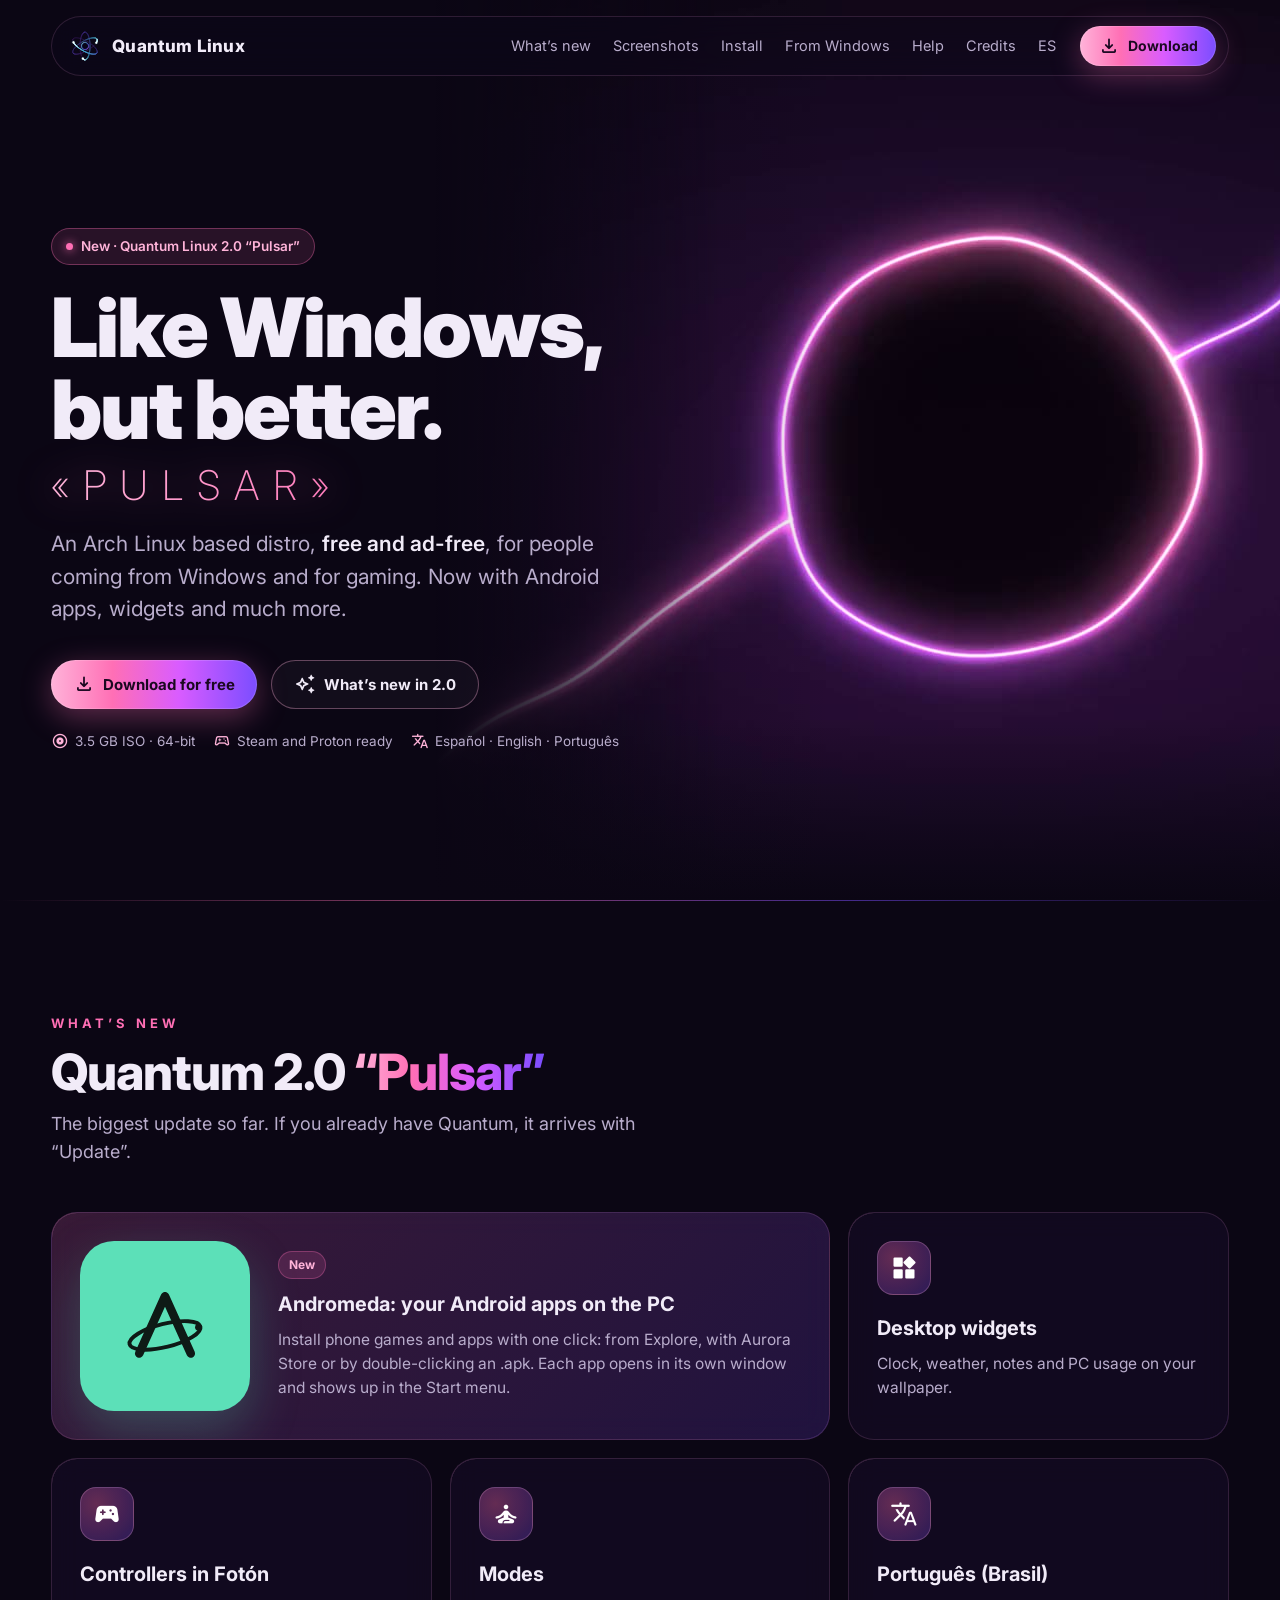
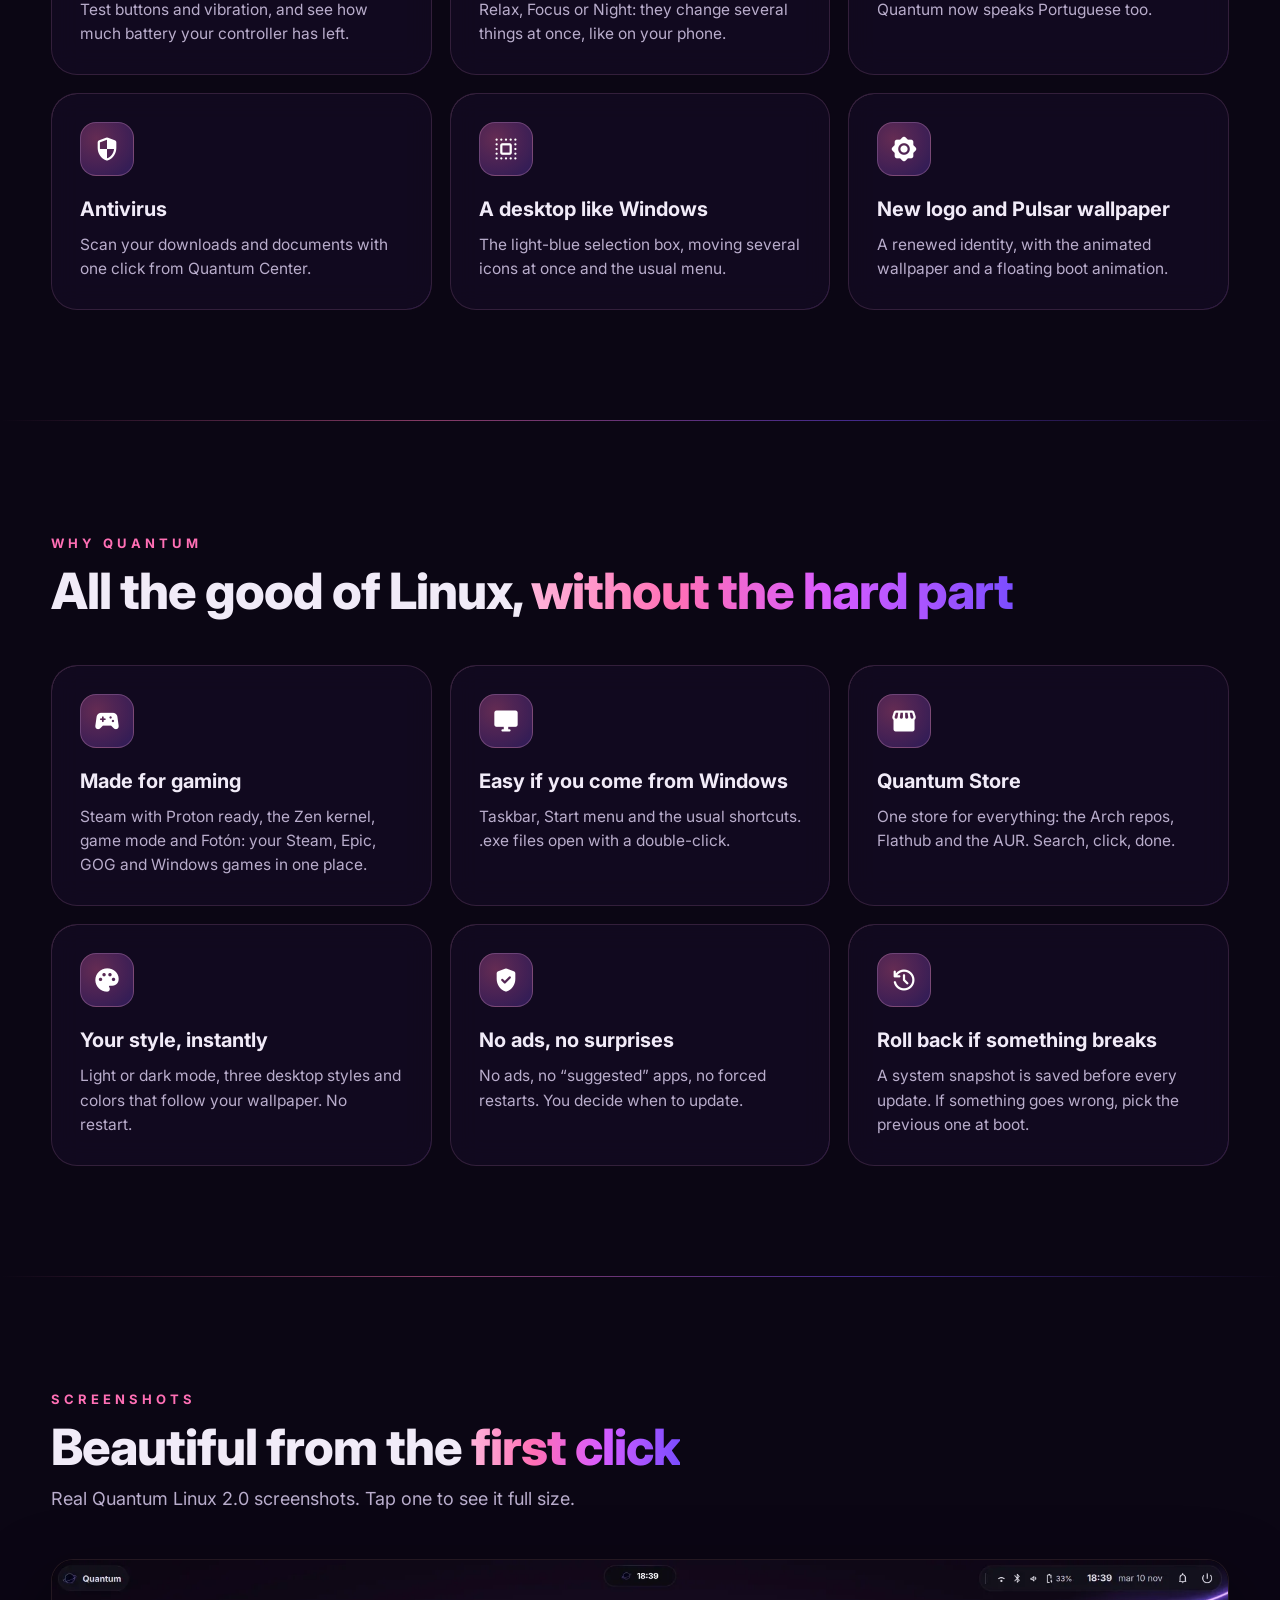
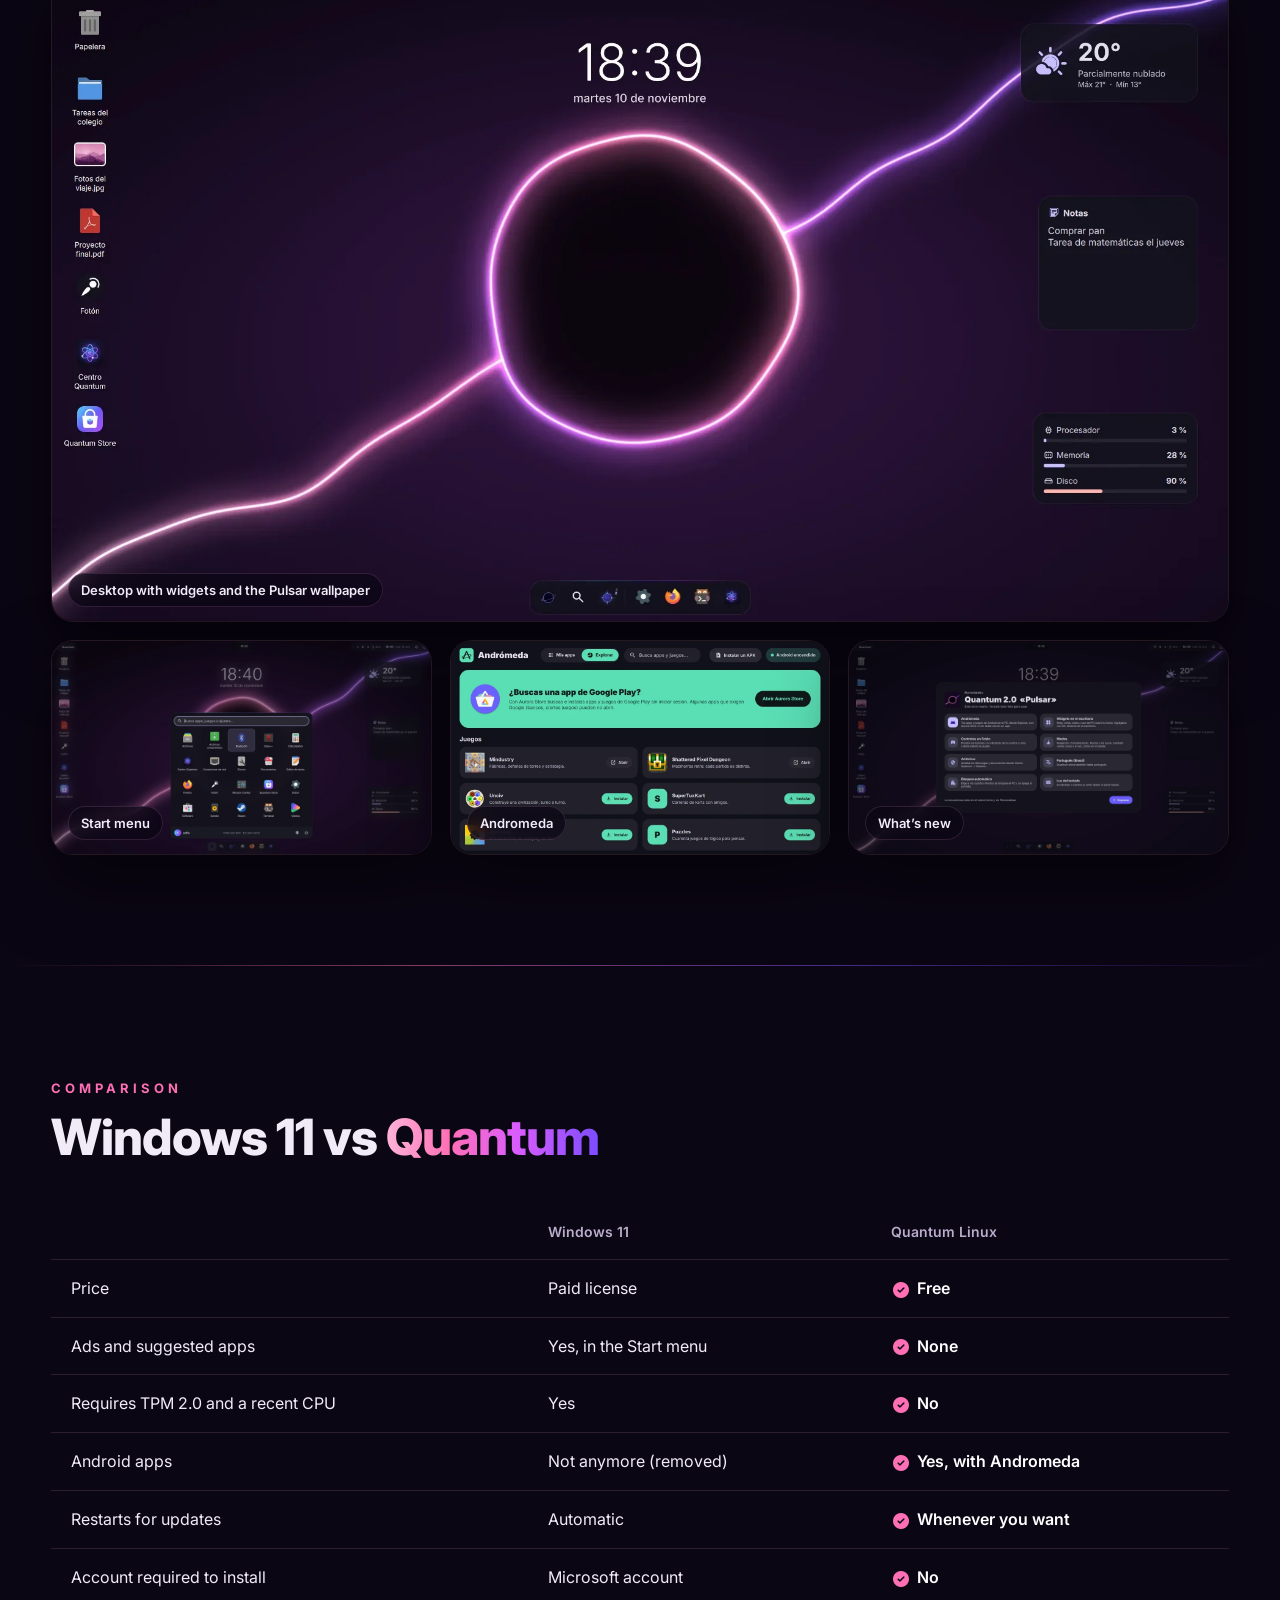
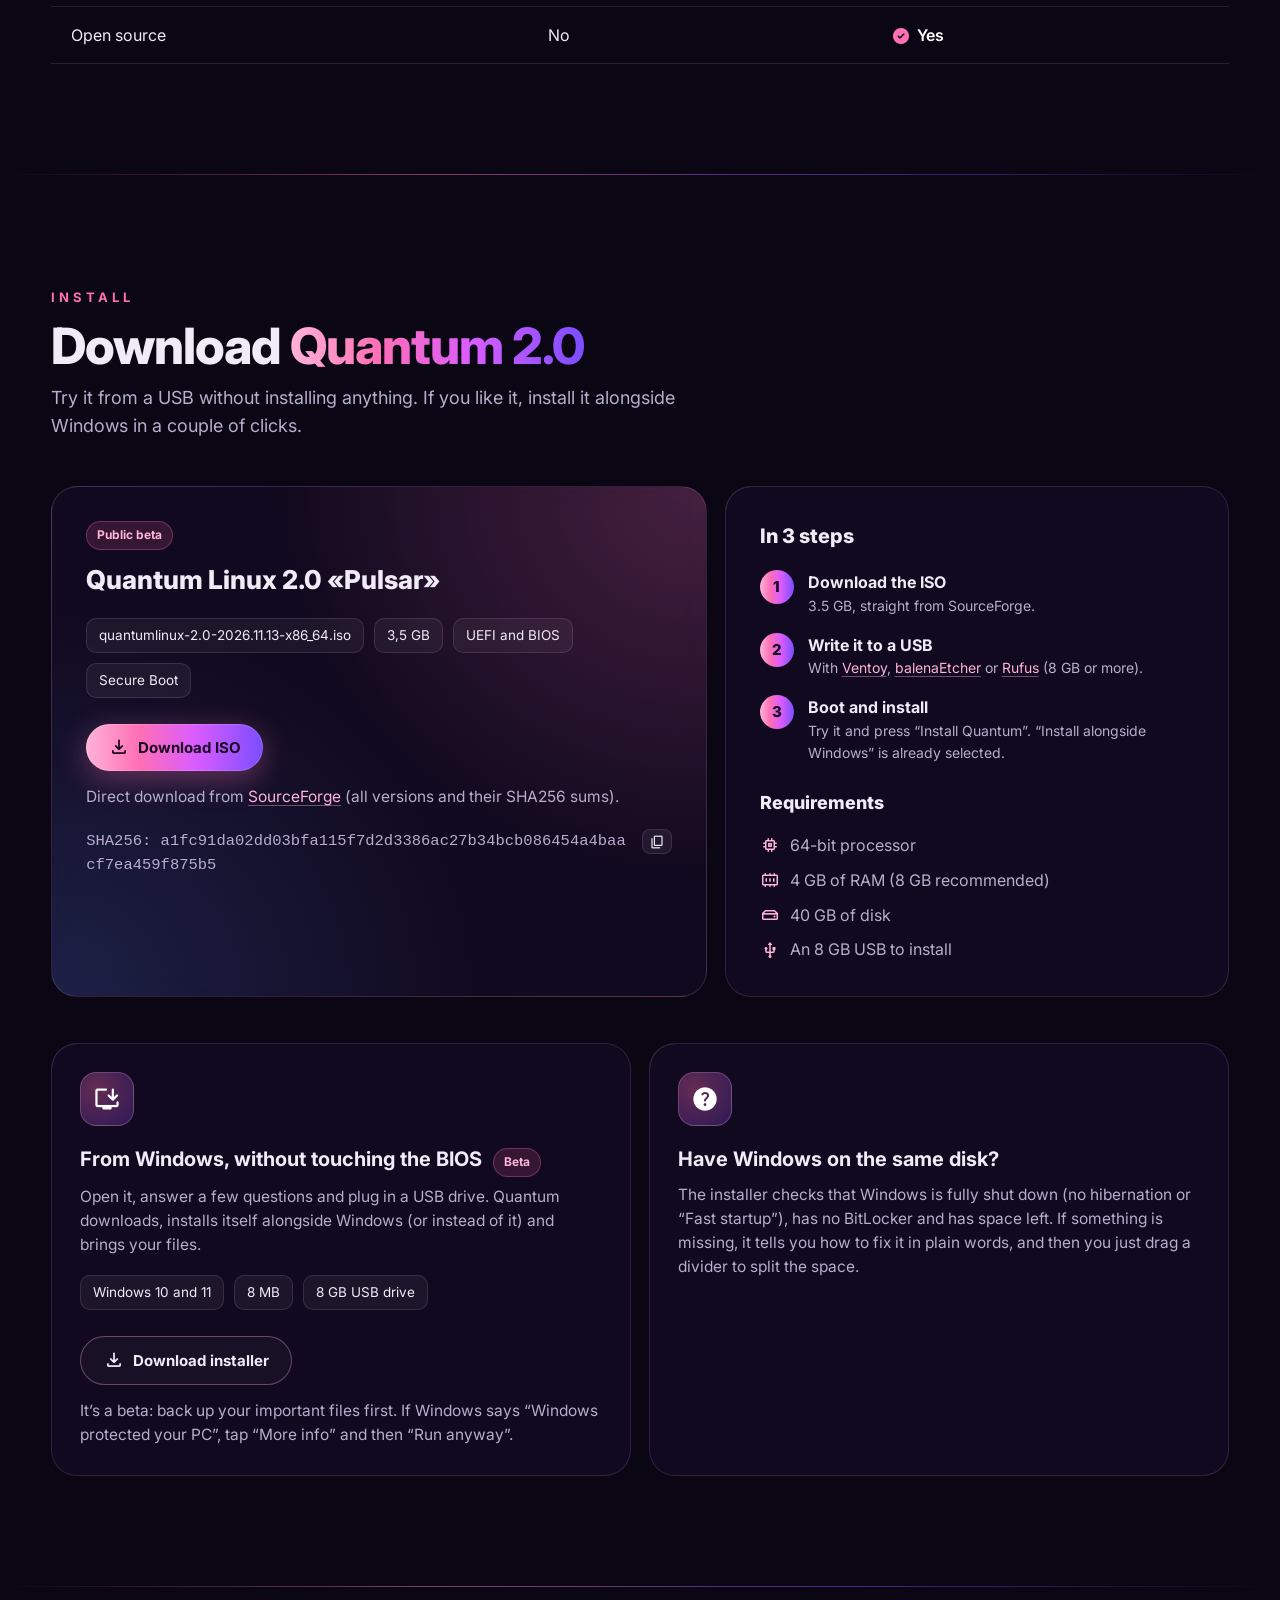
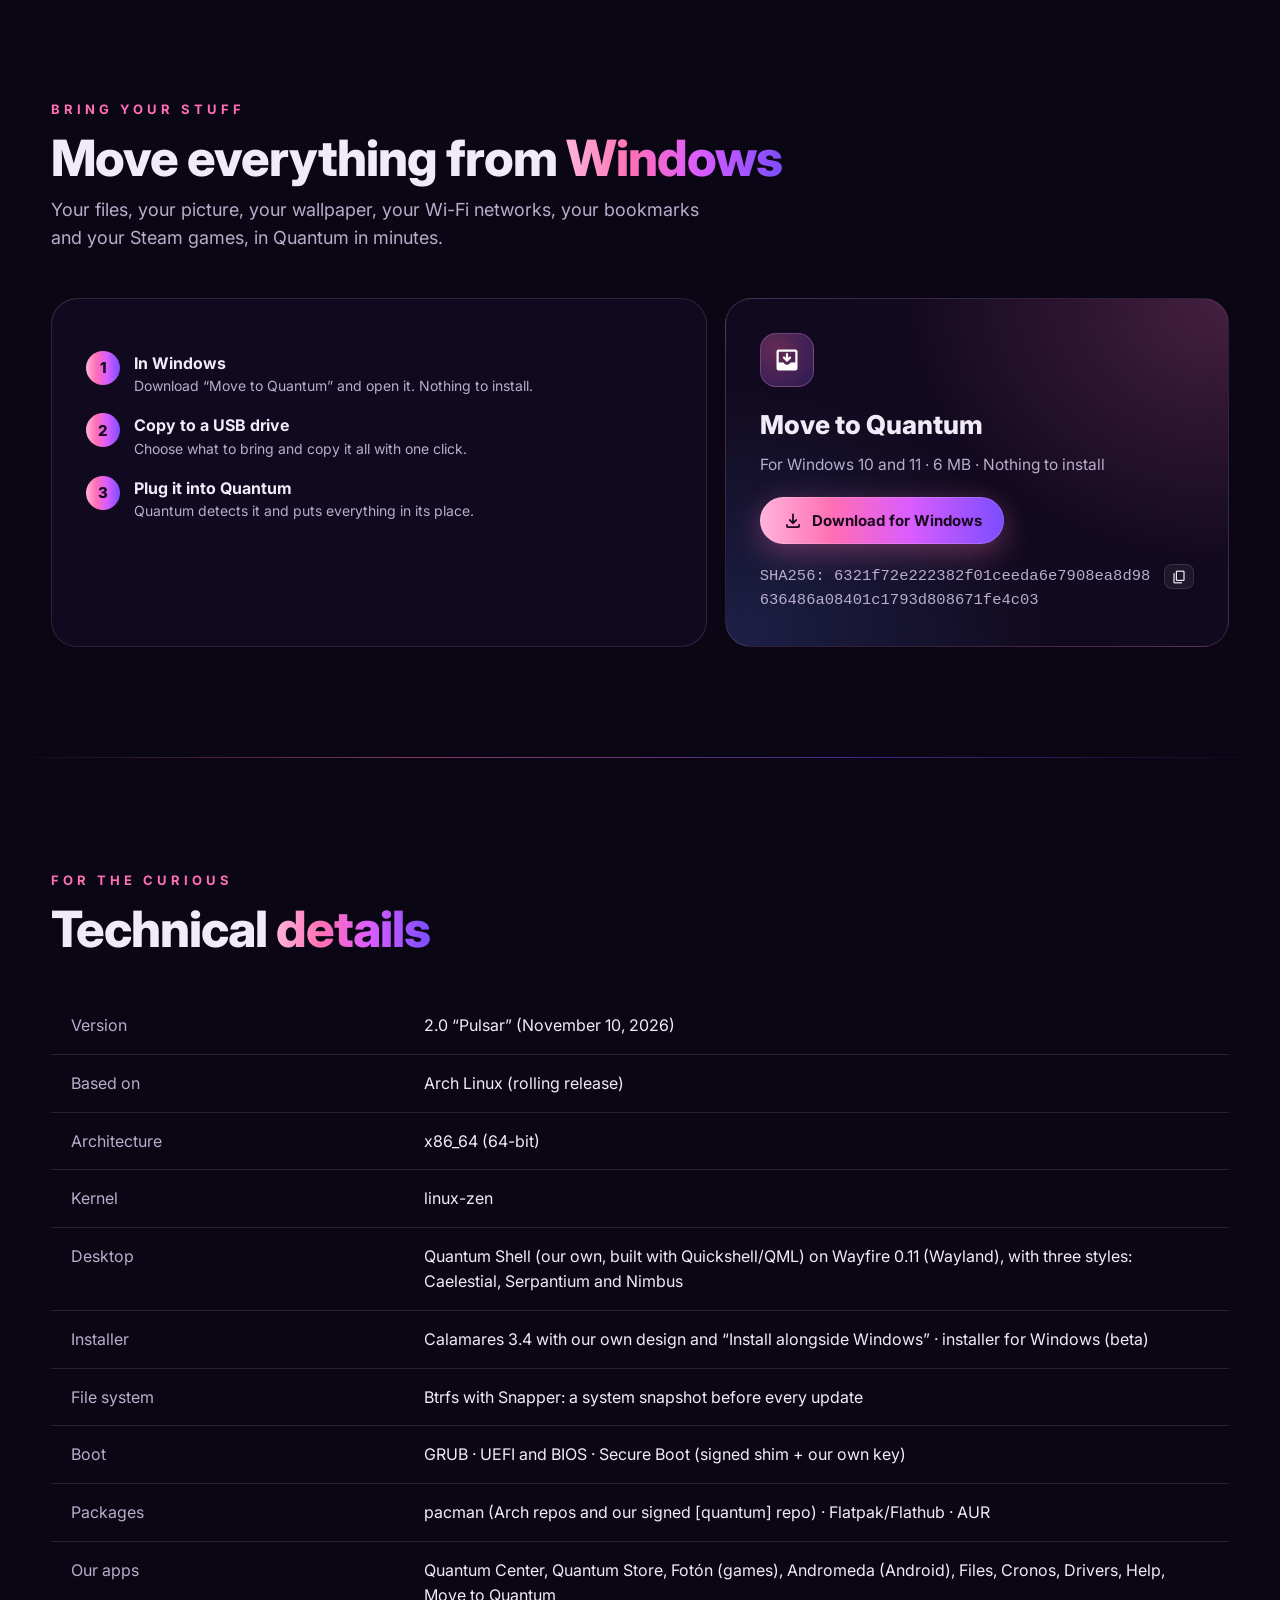
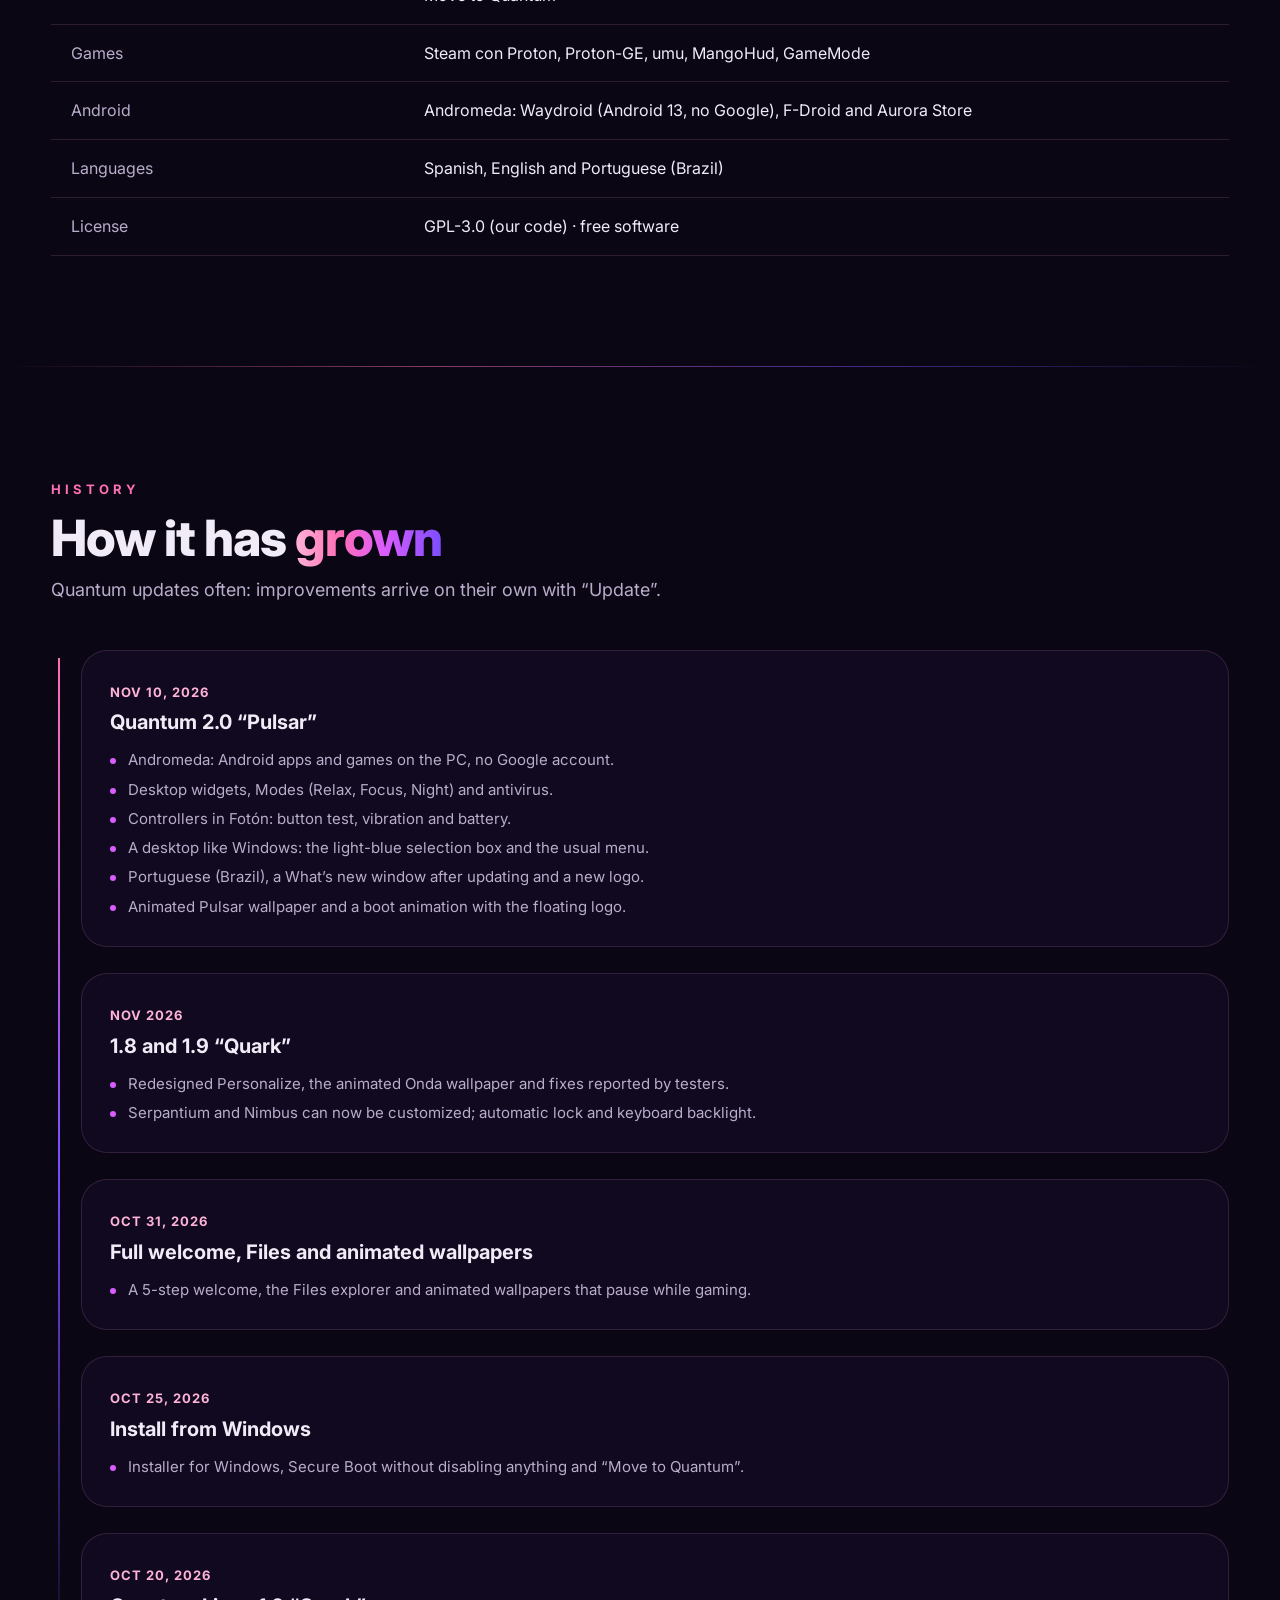
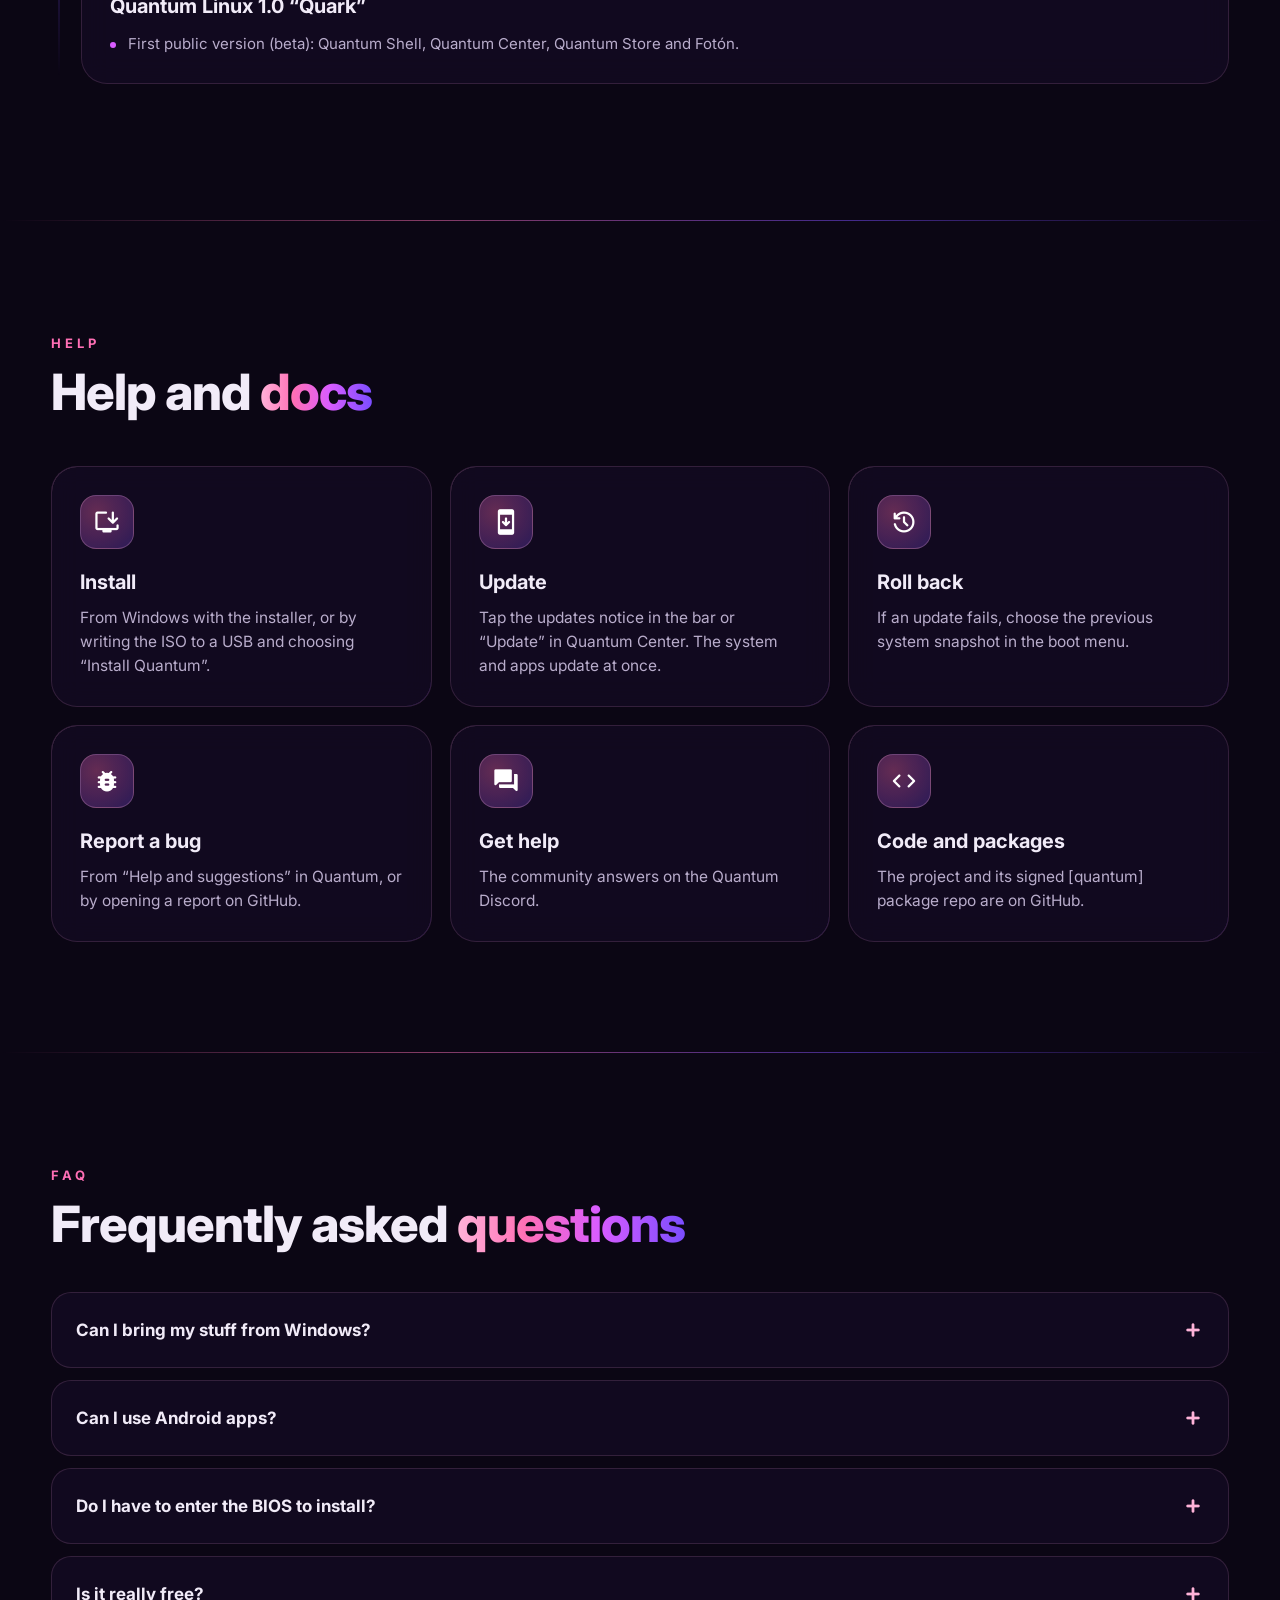
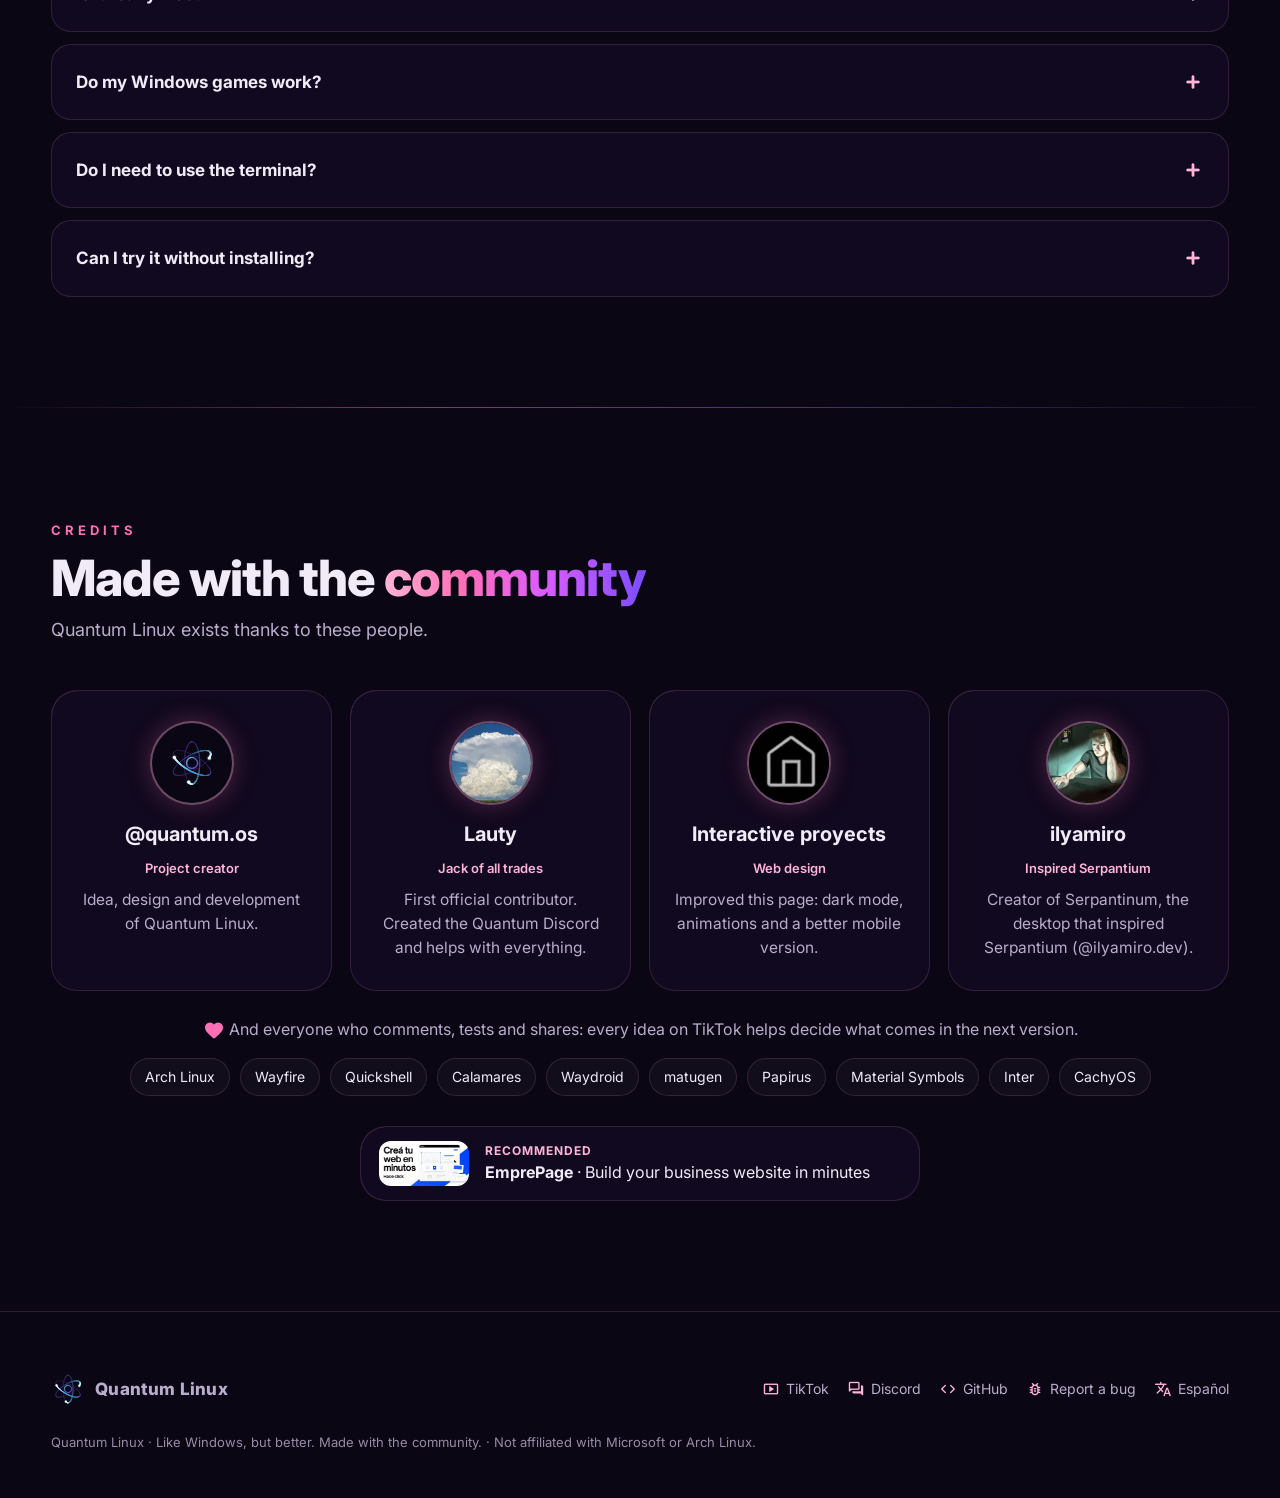
==== commit d3f07cc2: "ISO 2.0 del 13 de noviembre: logo oficial, perfiles y arreglos de los reportes (descarga, SHA256 y l" ====
--- a/en/index.html
+++ b/en/index.html
@@ -131,10 +131,10 @@
     <div class="card main reveal">
       <span class="tag">Public beta</span>
       <h3>Quantum Linux 2.0 «Pulsar»</h3>
-      <div class="facts"><span>quantumlinux-2.0-2026.11.10-x86_64.iso</span><span>3,5 GB</span><span>UEFI and BIOS</span><span>Secure Boot</span></div>
-      <a class="btn primary" href="https://sourceforge.net/projects/quantum-linux/files/2.0/quantumlinux-2.0-2026.11.10-x86_64.iso/download"><span class="ms">download</span>Download ISO</a>
+      <div class="facts"><span>quantumlinux-2.0-2026.11.13-x86_64.iso</span><span>3,5 GB</span><span>UEFI and BIOS</span><span>Secure Boot</span></div>
+      <a class="btn primary" href="https://sourceforge.net/projects/quantum-linux/files/2.0/quantumlinux-2.0-2026.11.13-x86_64.iso/download"><span class="ms">download</span>Download ISO</a>
       <p class="note">Direct download from <a href="https://sourceforge.net/projects/quantum-linux/files/" target="_blank" rel="noopener">SourceForge</a> (all versions and their SHA256 sums).</p>
-      <p class="sha">SHA256: 4530a4fdb596252dd728e9f54953093a8550a3765c73cf39051a221b352ce116<button class="copy" type="button" data-copy="4530a4fdb596252dd728e9f54953093a8550a3765c73cf39051a221b352ce116" aria-label="Copy SHA256"><span class="ms">content_copy</span></button></p>
+      <p class="sha">SHA256: a1fc91da02dd03bfa115f7d2d3386ac27b34bcb086454a4baacf7ea459f875b5<button class="copy" type="button" data-copy="a1fc91da02dd03bfa115f7d2d3386ac27b34bcb086454a4baacf7ea459f875b5" aria-label="Copy SHA256"><span class="ms">content_copy</span></button></p>
     </div>
     <div class="card reveal">
       <h3 style="font-size:20px">In 3 steps</h3>
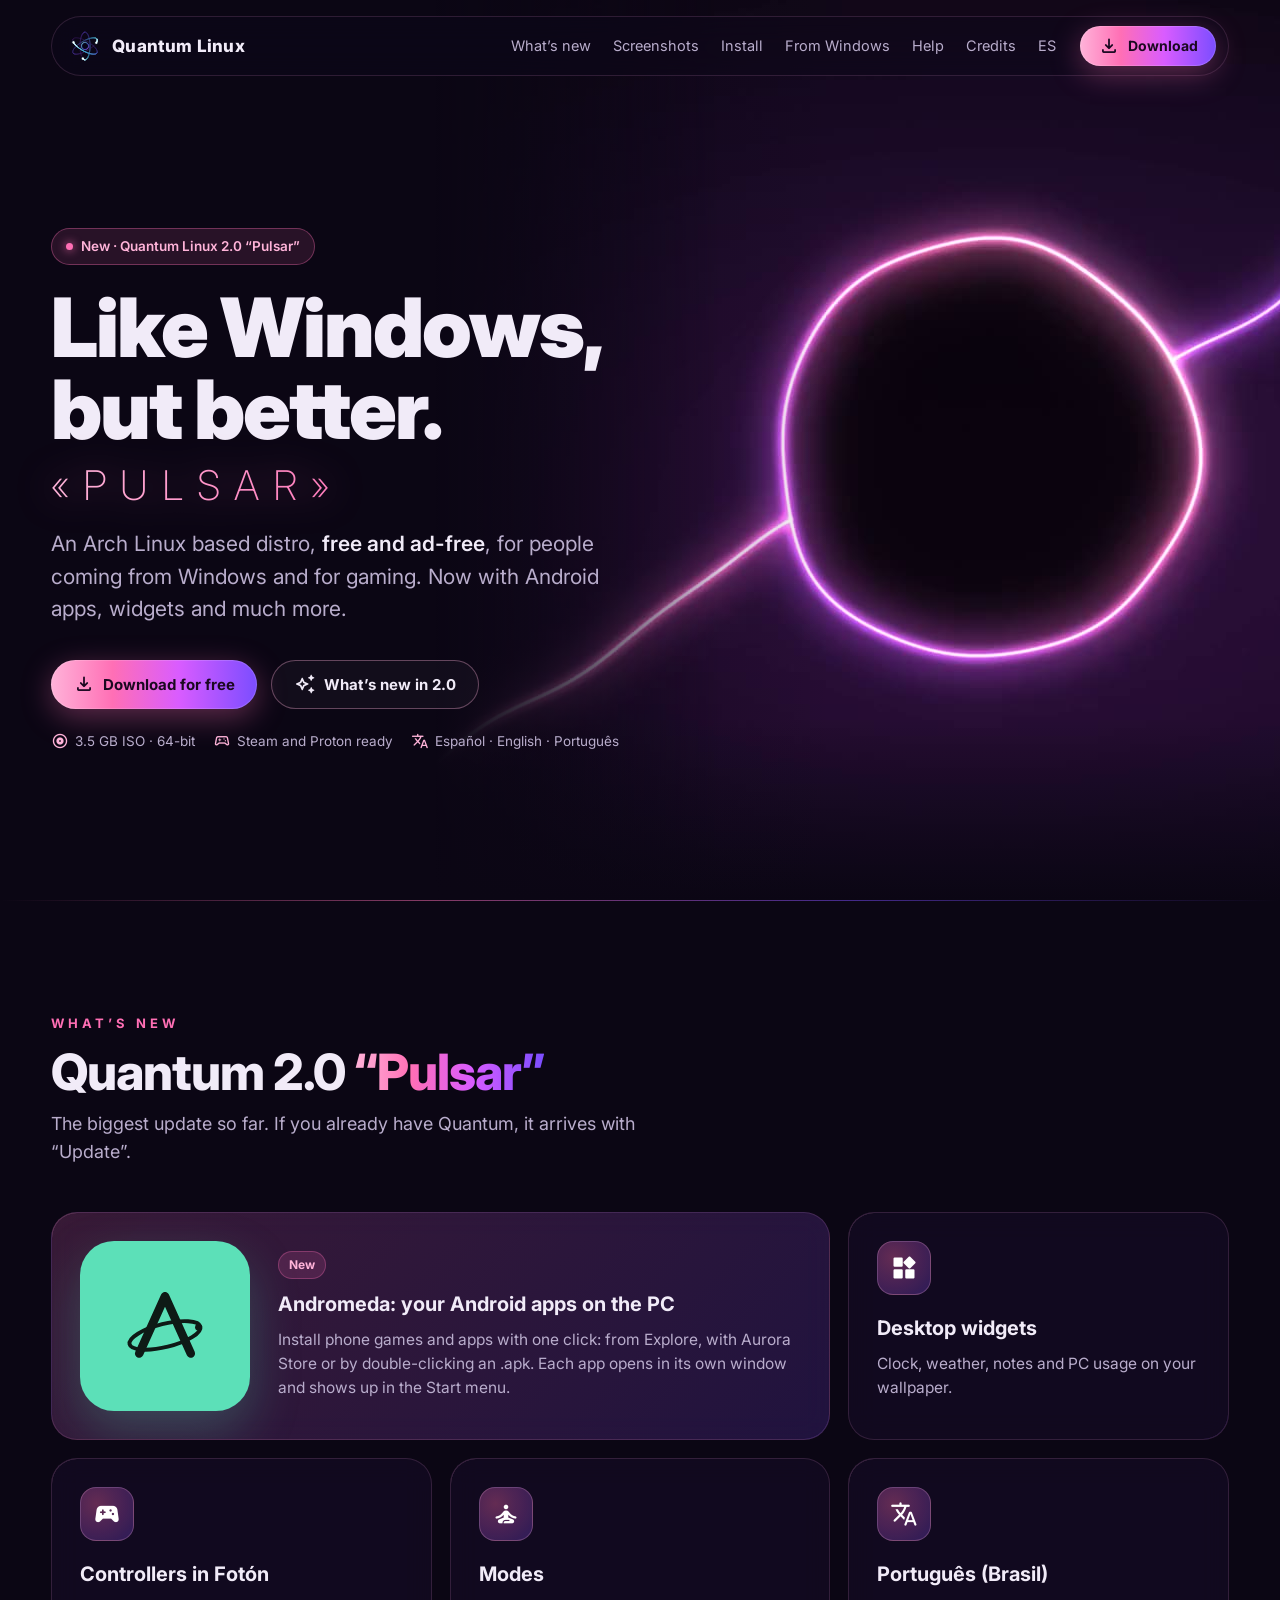
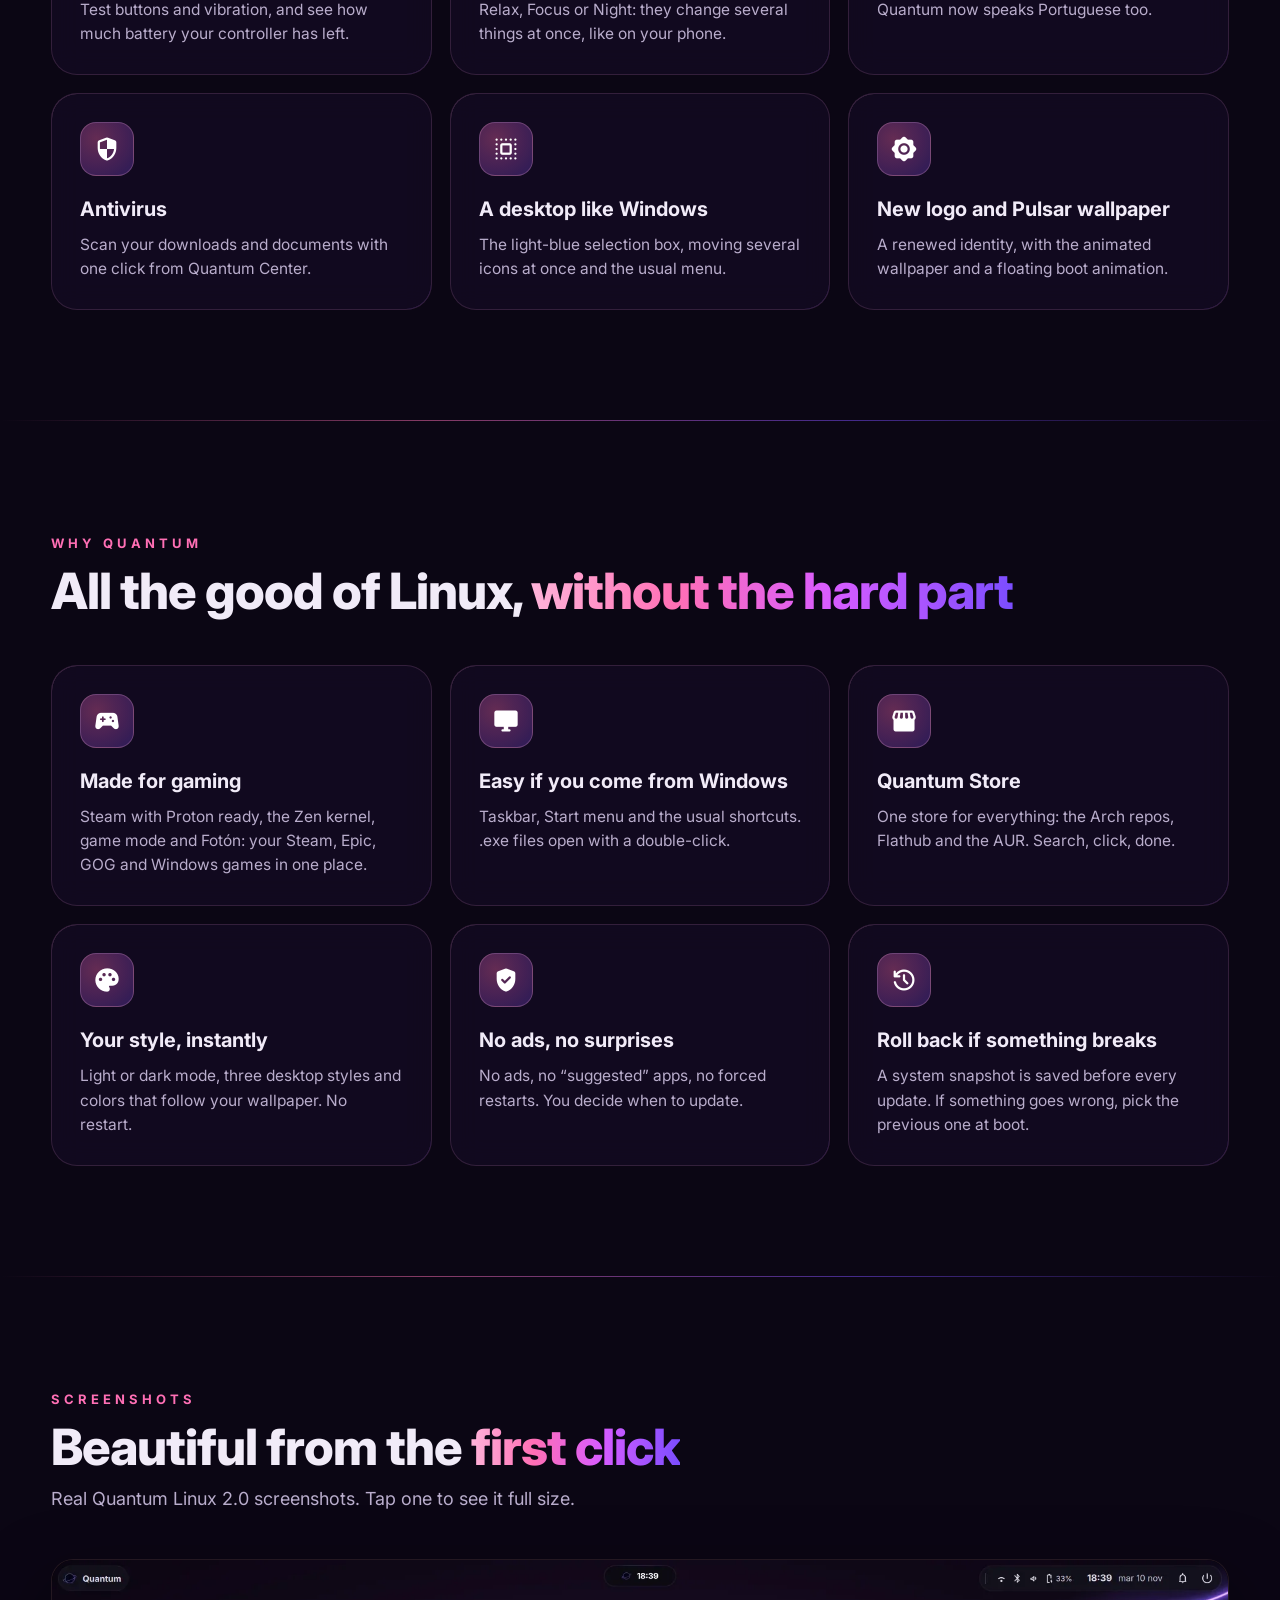
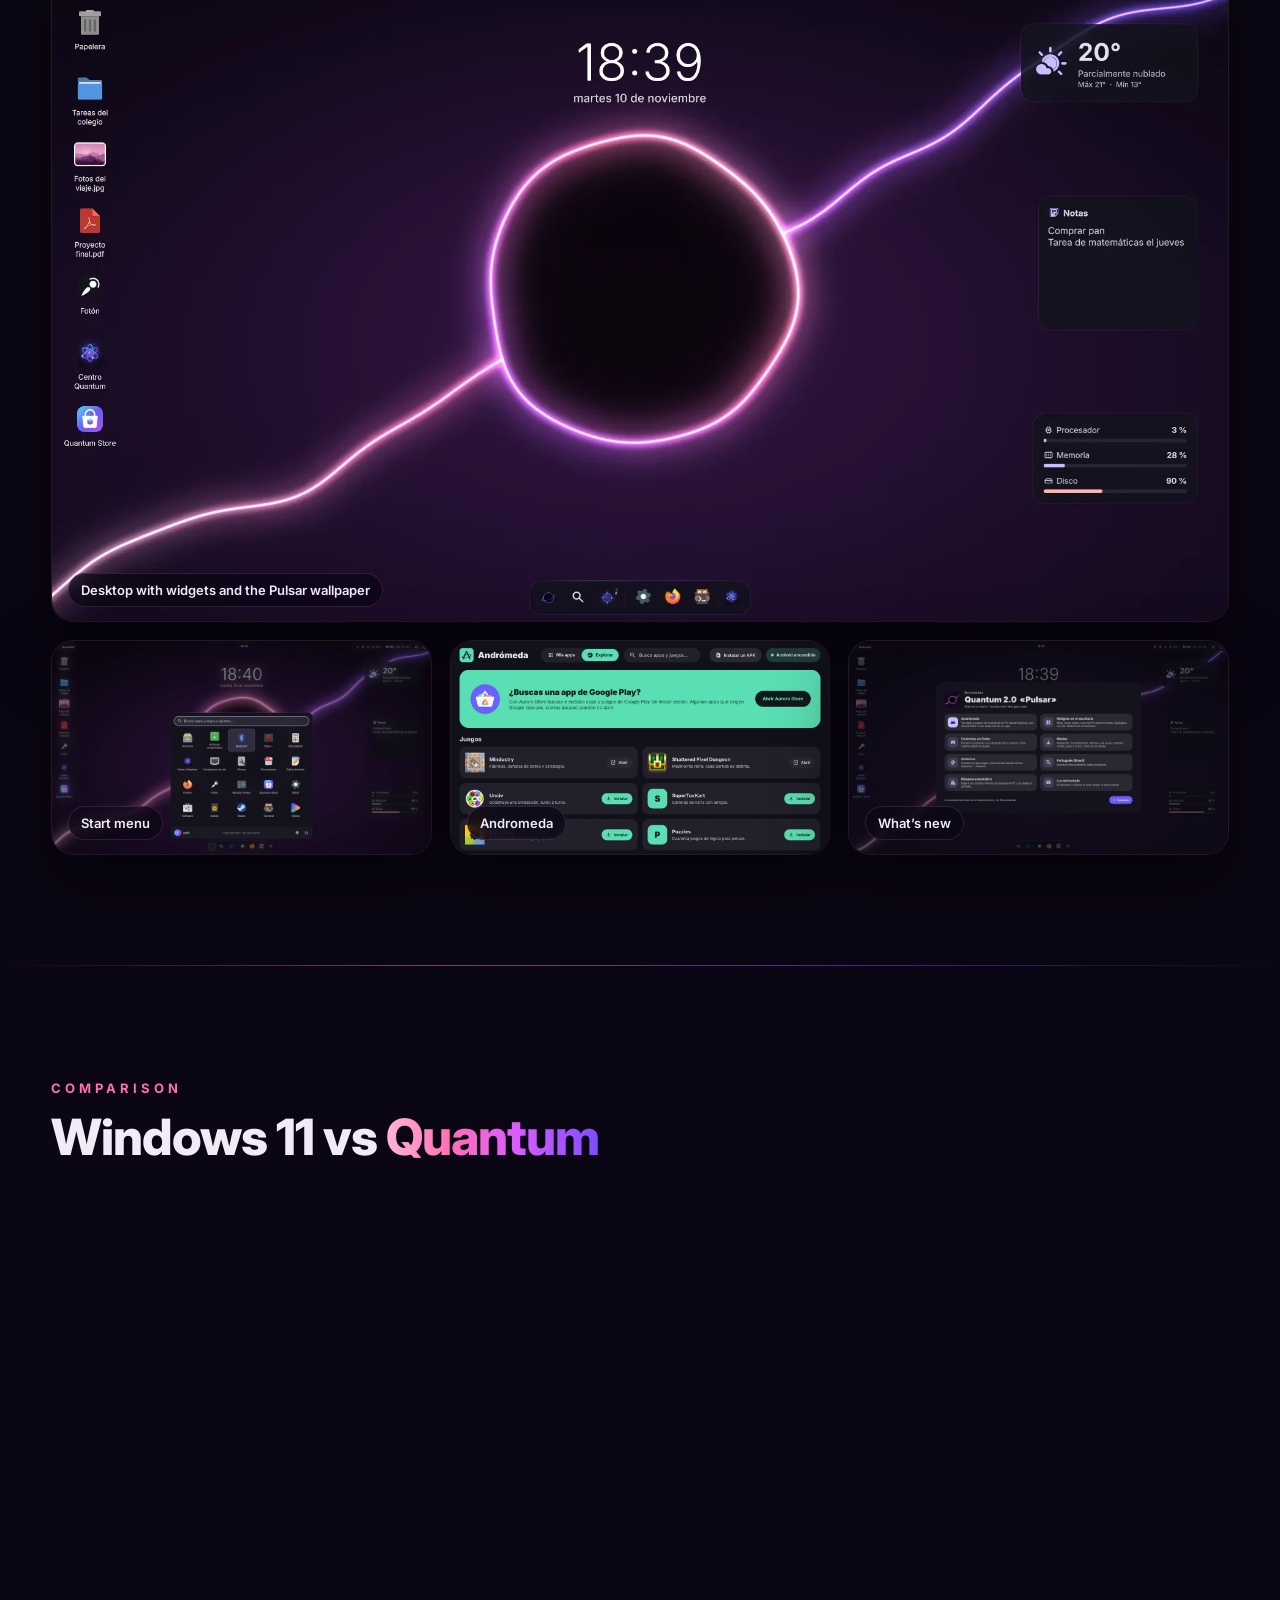
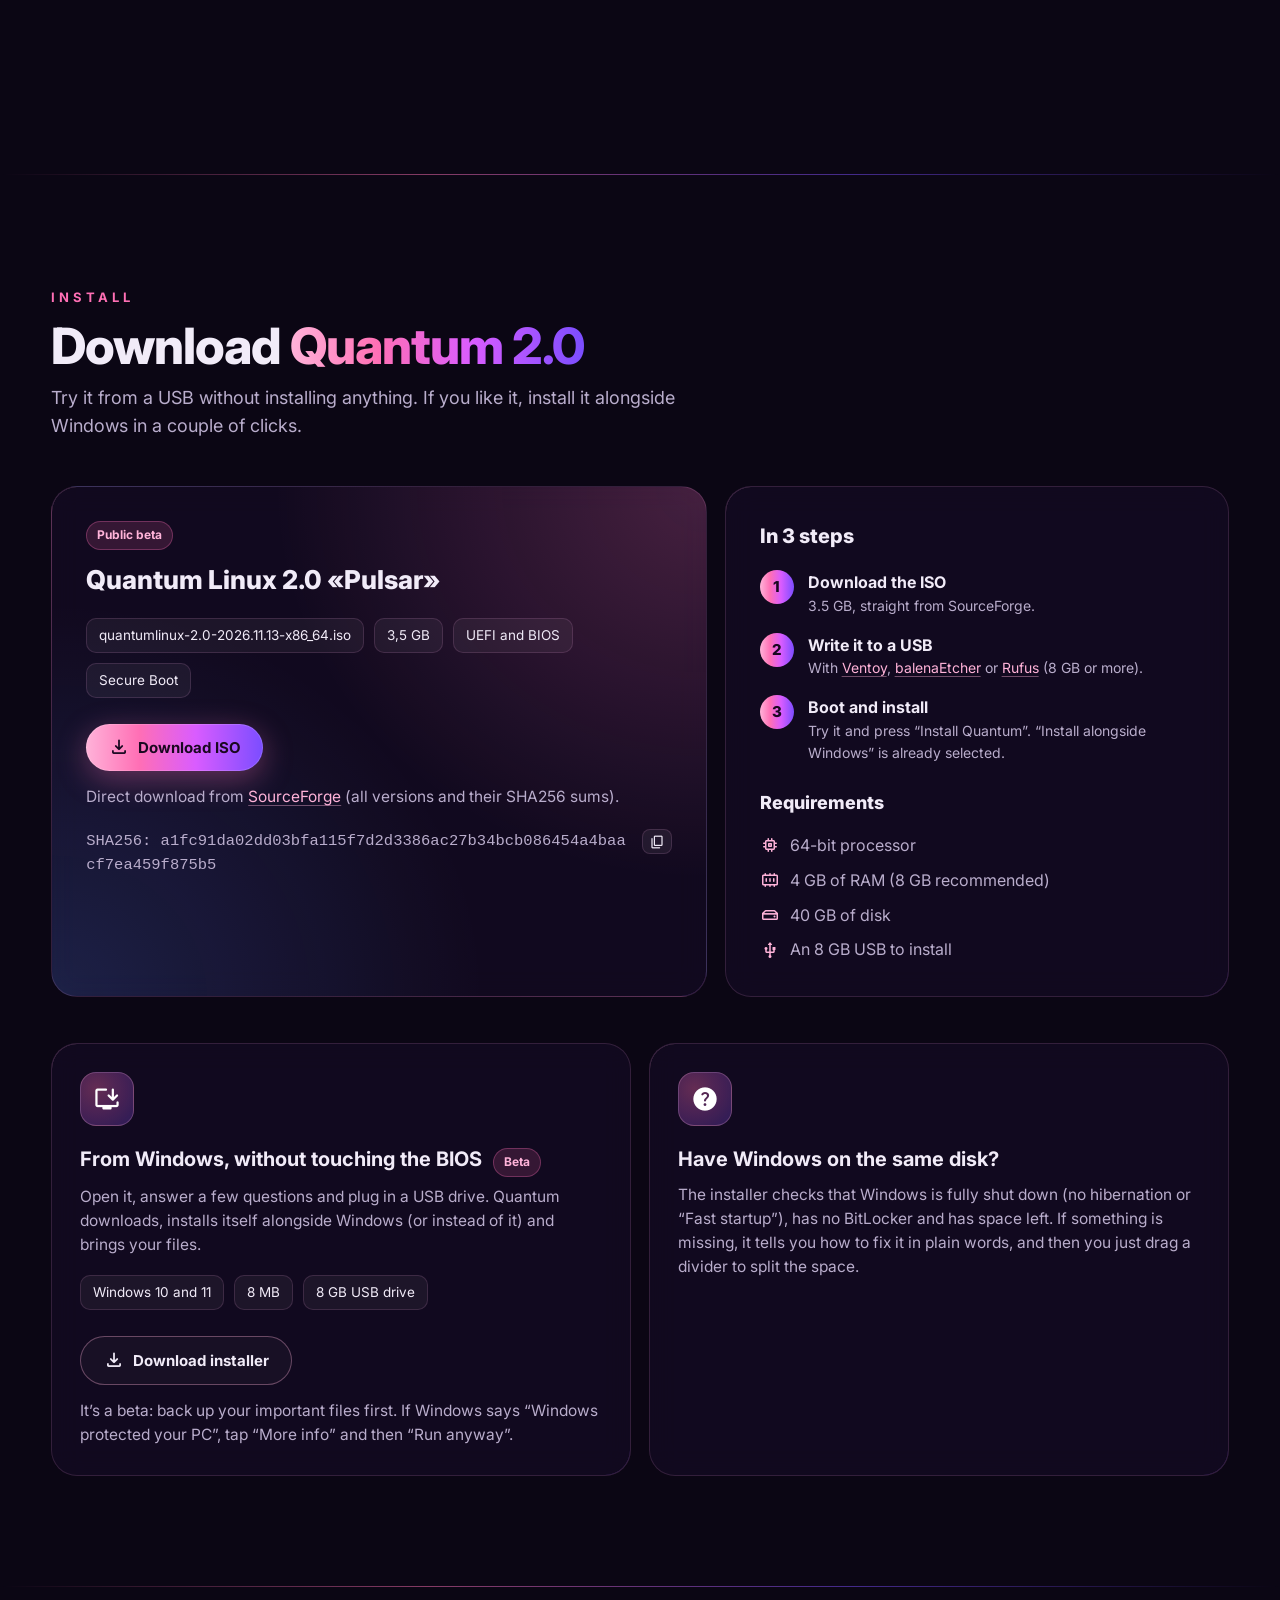
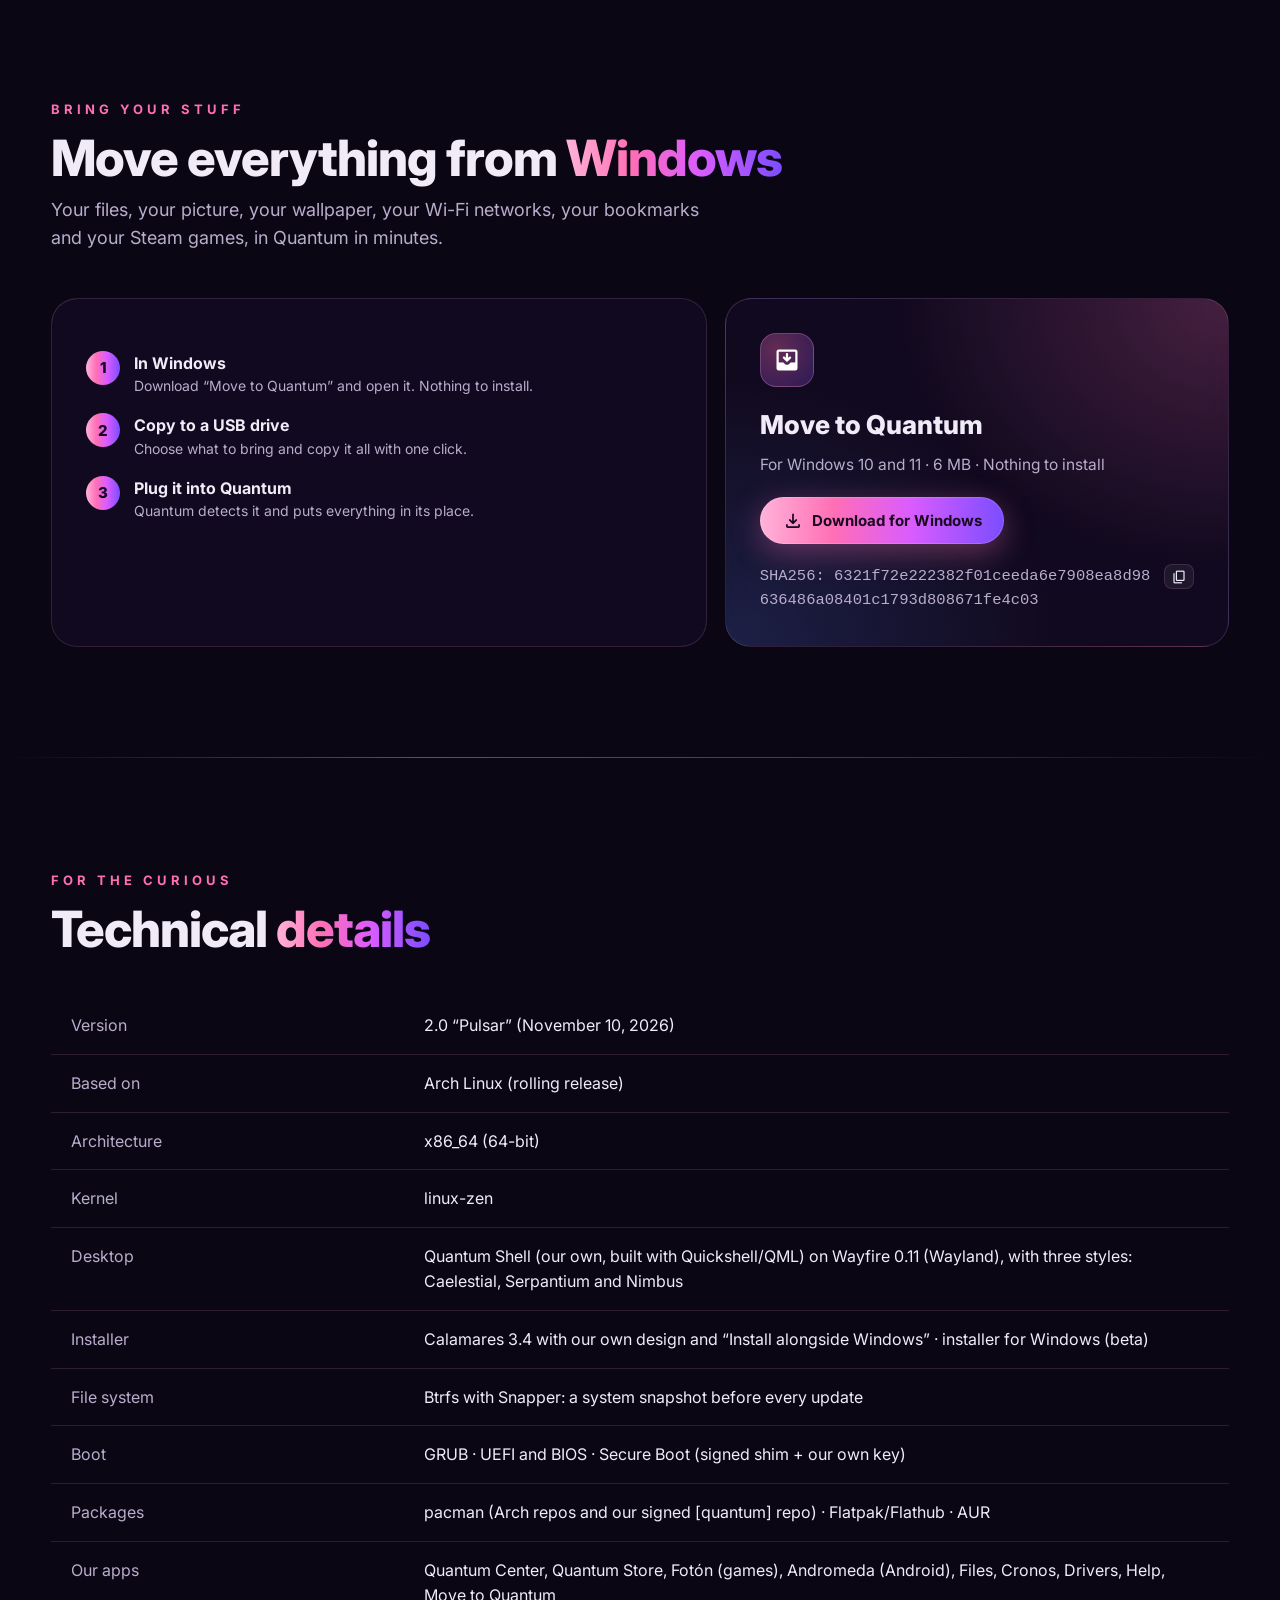
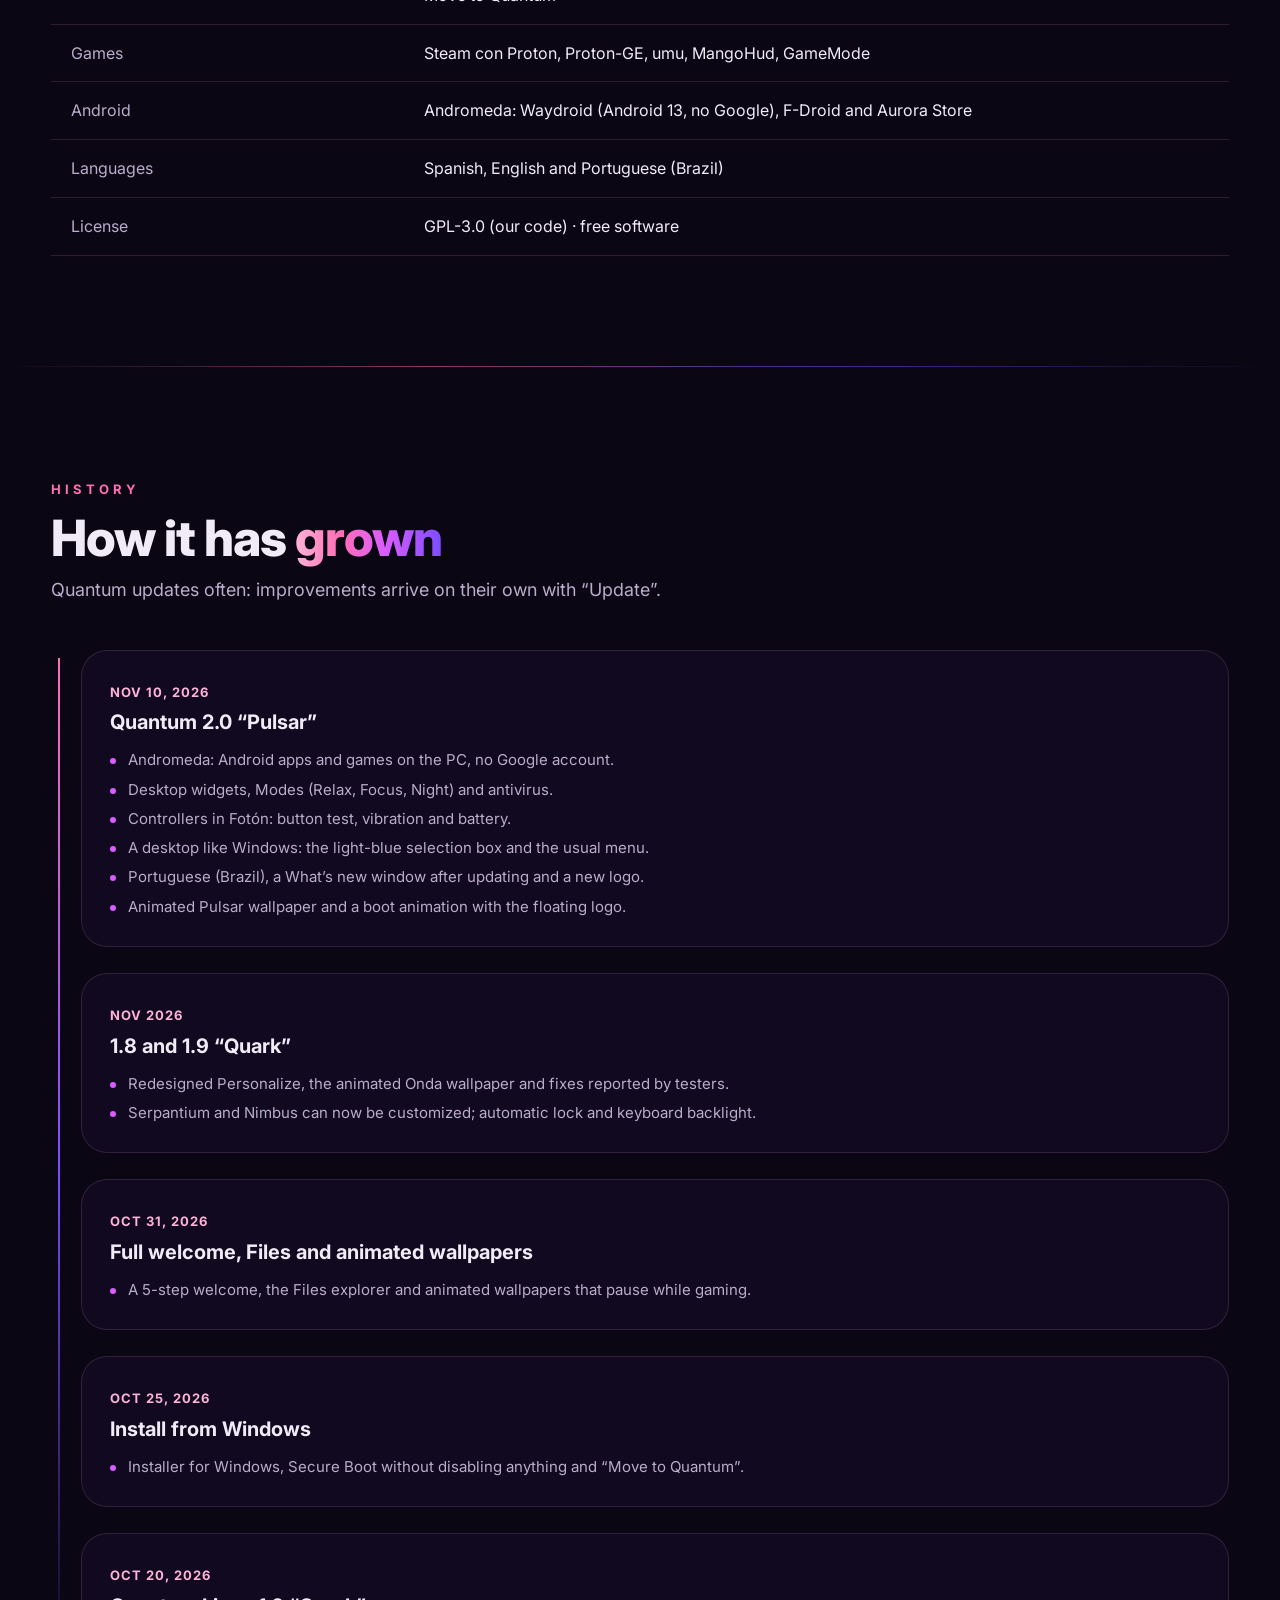
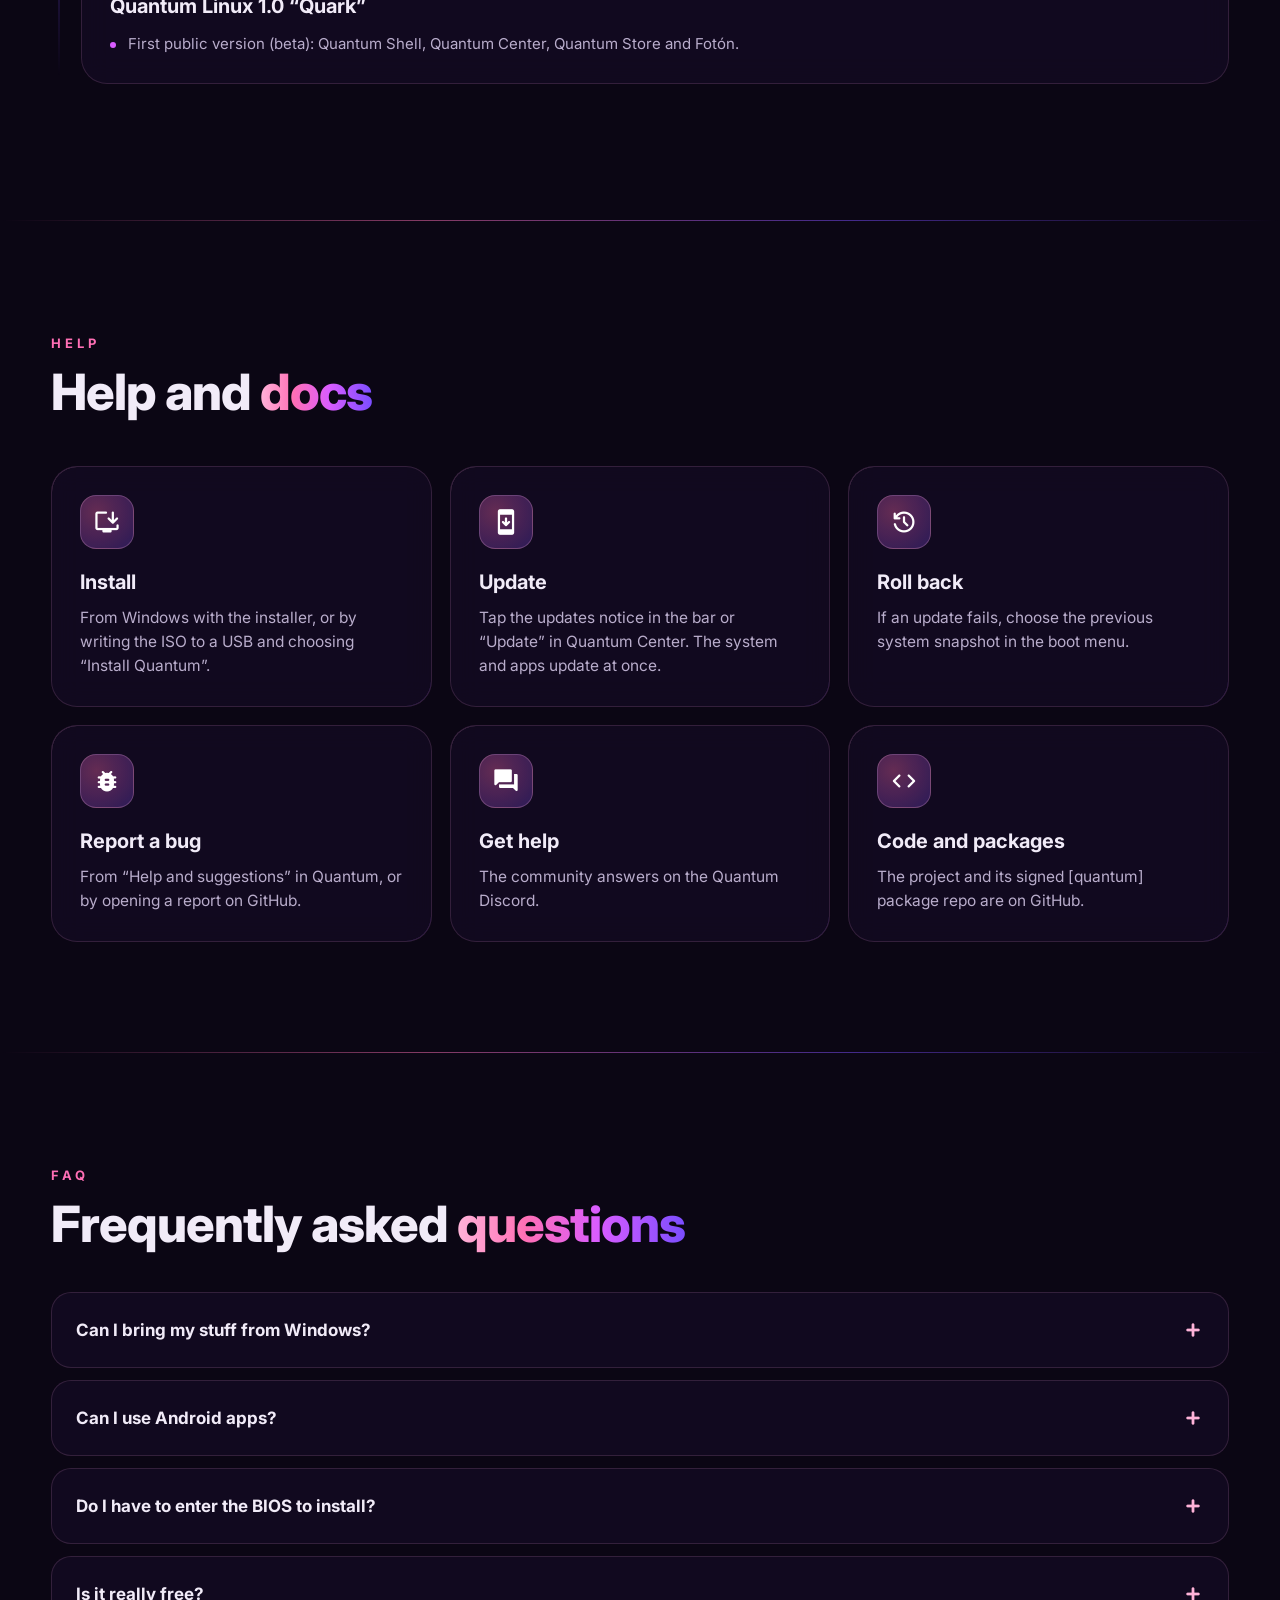
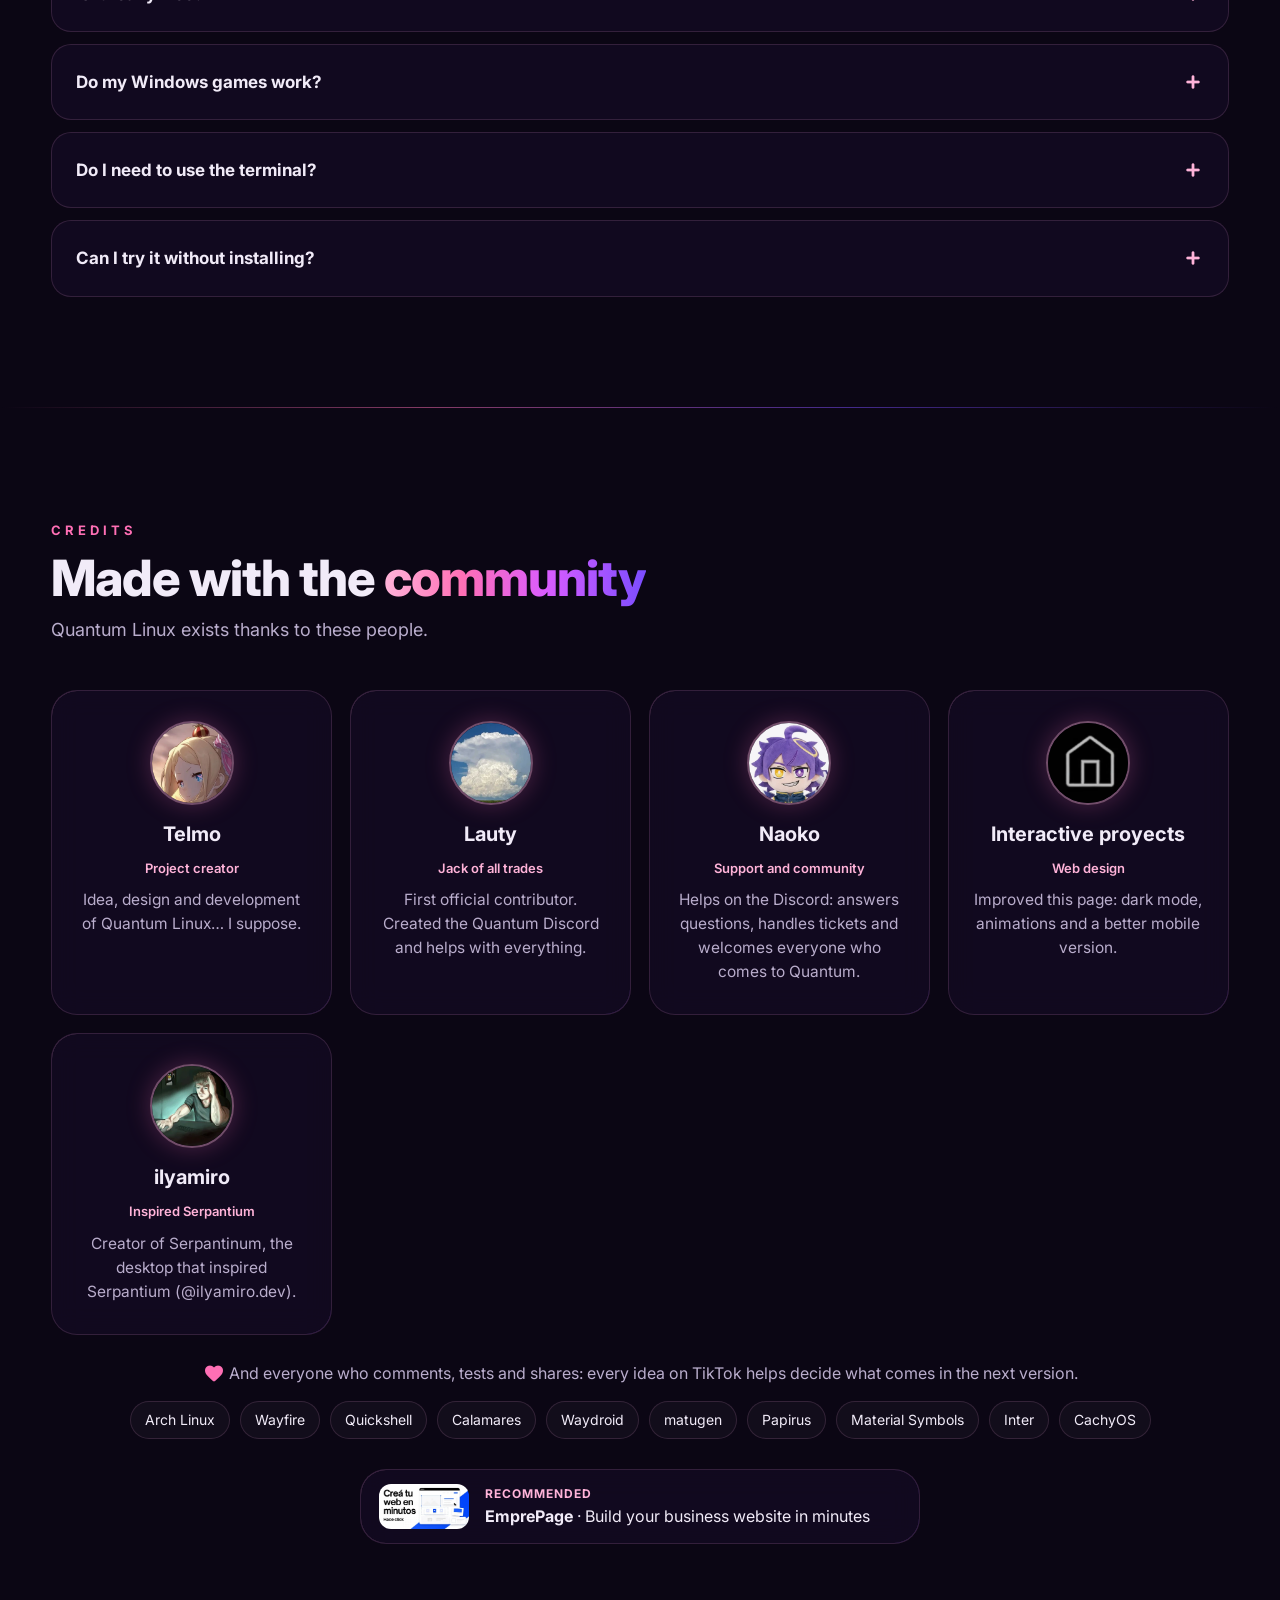
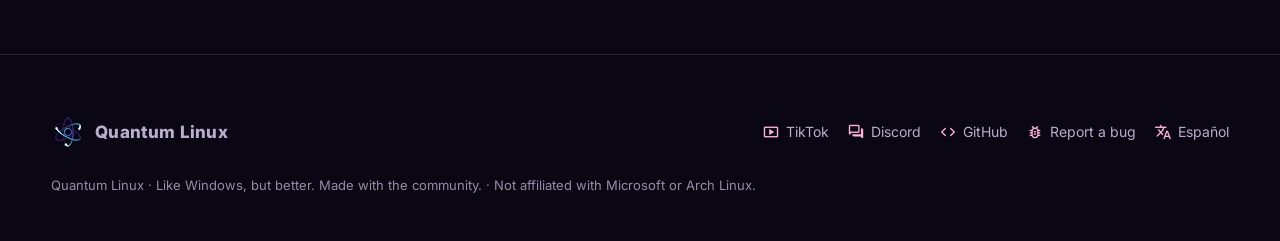
==== commit 6c7aacac: "Créditos: Telmo (creador) con su nueva foto y Naoko (soporte y comunidad)" ====
--- a/en/index.html
+++ b/en/index.html
@@ -268,8 +268,9 @@
   <h2>Made with the <em>community</em></h2>
   <p class="sub">Quantum Linux exists thanks to these people.</p>
   <div class="people">
-    <a class="card person reveal" href="https://www.tiktok.com/@quantum.os" target="_blank" rel="noopener"><img class="mk" src="../assets/quantum-mark.svg" alt=""><h3>@quantum.os</h3><span class="role">Project creator</span><p>Idea, design and development of Quantum Linux.</p></a>
+    <a class="card person reveal" href="https://www.tiktok.com/@quantum.os" target="_blank" rel="noopener"><img src="../assets/img/telmo.webp" alt="Beatrice"><h3>Telmo</h3><span class="role">Project creator</span><p>Idea, design and development of Quantum Linux… I suppose.</p></a>
     <a class="card person reveal" href="https://discord.gg/qWmEb9xHkZ" target="_blank" rel="noopener"><img src="../assets/img/lauty.webp" alt=""><h3>Lauty</h3><span class="role">Jack of all trades</span><p>First official contributor. Created the Quantum Discord and helps with everything.</p></a>
+    <a class="card person reveal" href="https://discord.gg/qWmEb9xHkZ" target="_blank" rel="noopener"><img src="../assets/img/naoko.webp" alt=""><h3>Naoko</h3><span class="role">Support and community</span><p>Helps on the Discord: answers questions, handles tickets and welcomes everyone who comes to Quantum.</p></a>
     <div class="card person reveal"><img src="../assets/img/interactive-proyects.webp" alt=""><h3>Interactive proyects</h3><span class="role">Web design</span><p>Improved this page: dark mode, animations and a better mobile version.</p></div>
     <div class="card person reveal"><img src="../assets/img/ilyamiro.webp" alt=""><h3>ilyamiro</h3><span class="role">Inspired Serpantium</span><p>Creator of Serpantinum, the desktop that inspired Serpantium (@ilyamiro.dev).</p></div>
   </div>
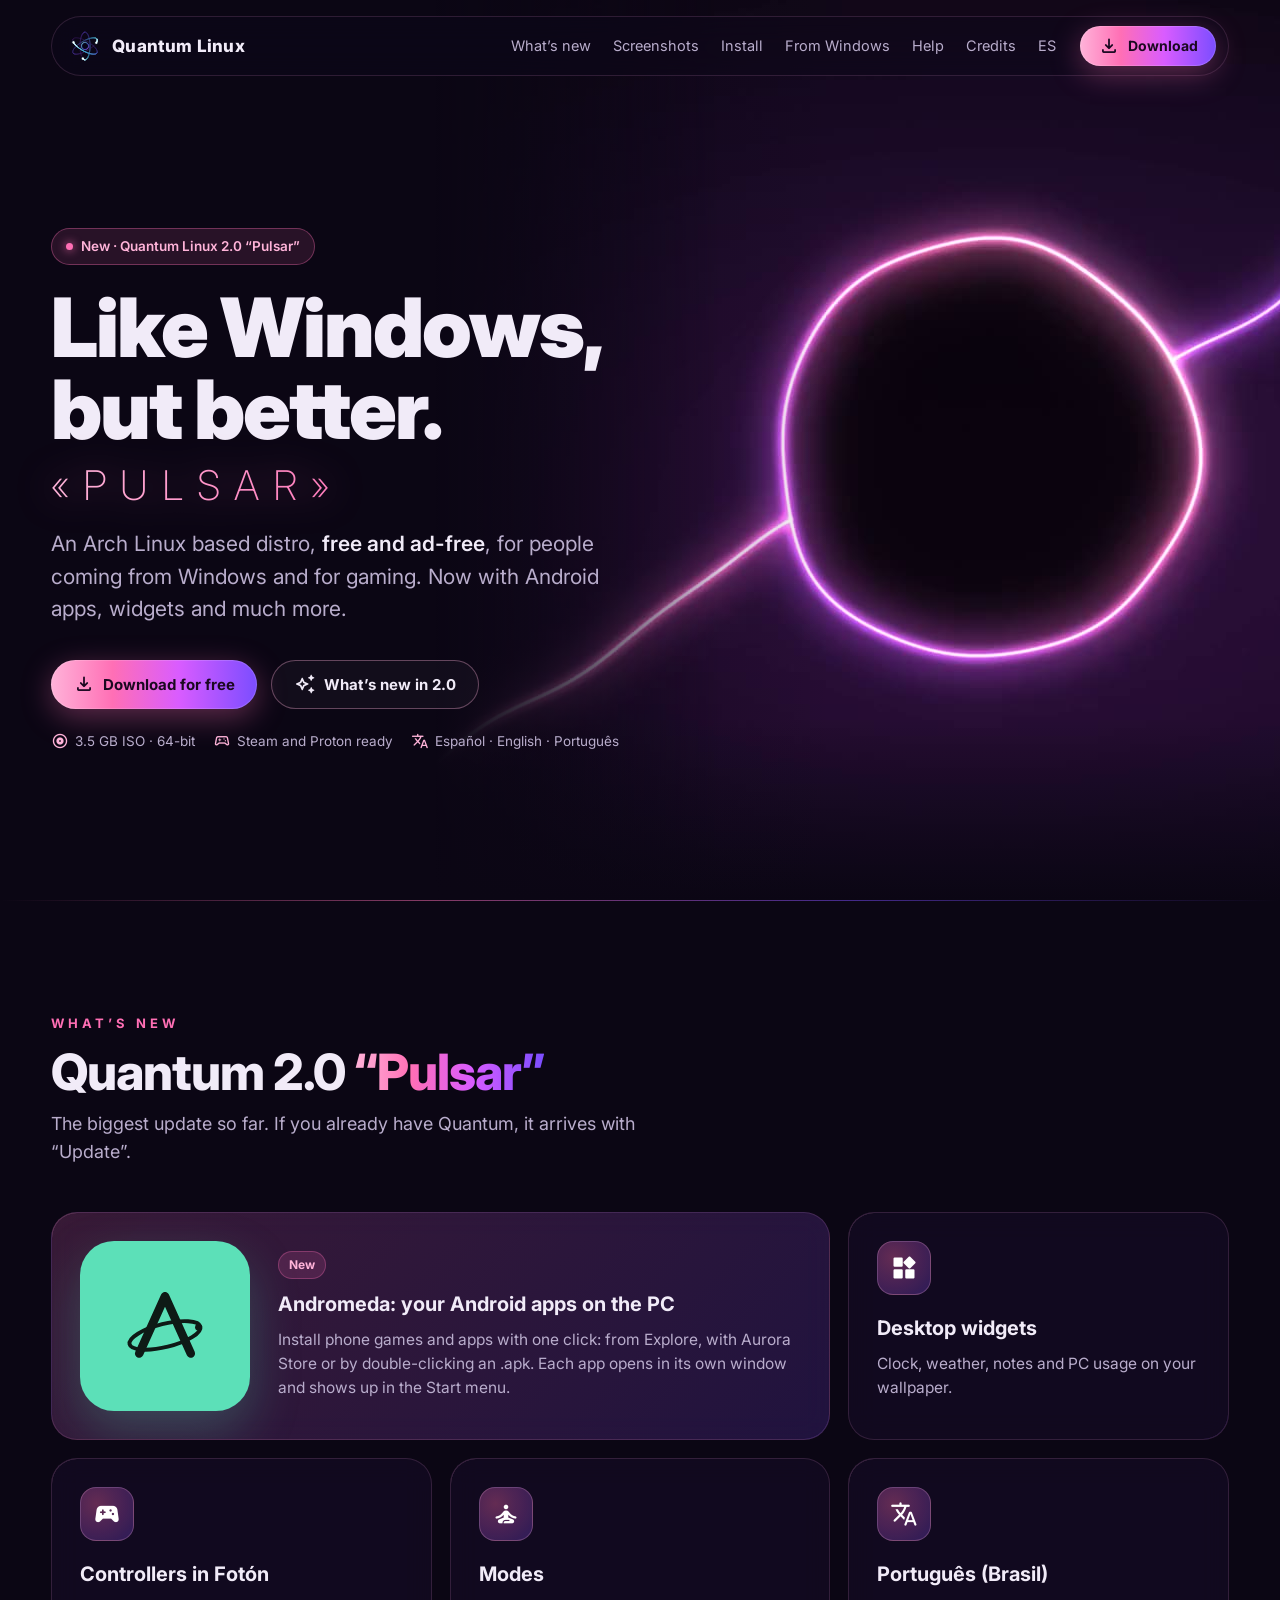
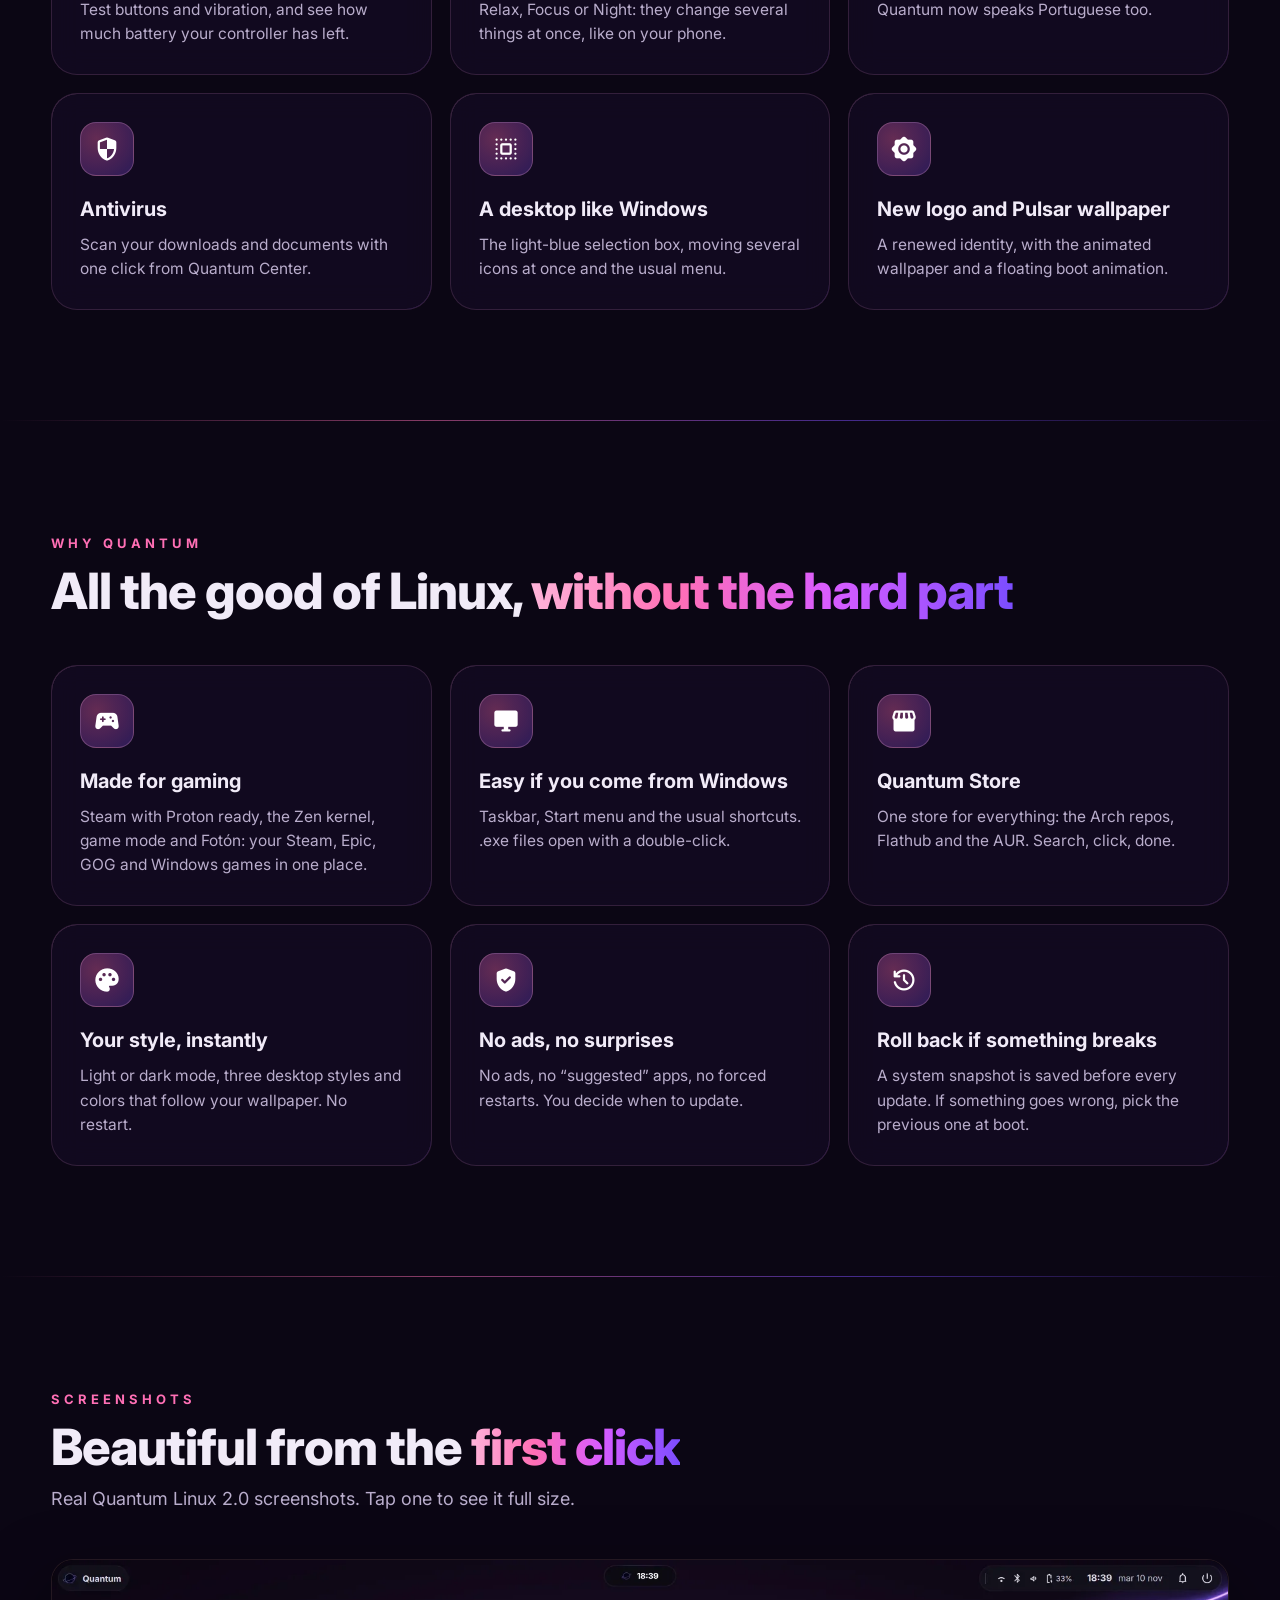
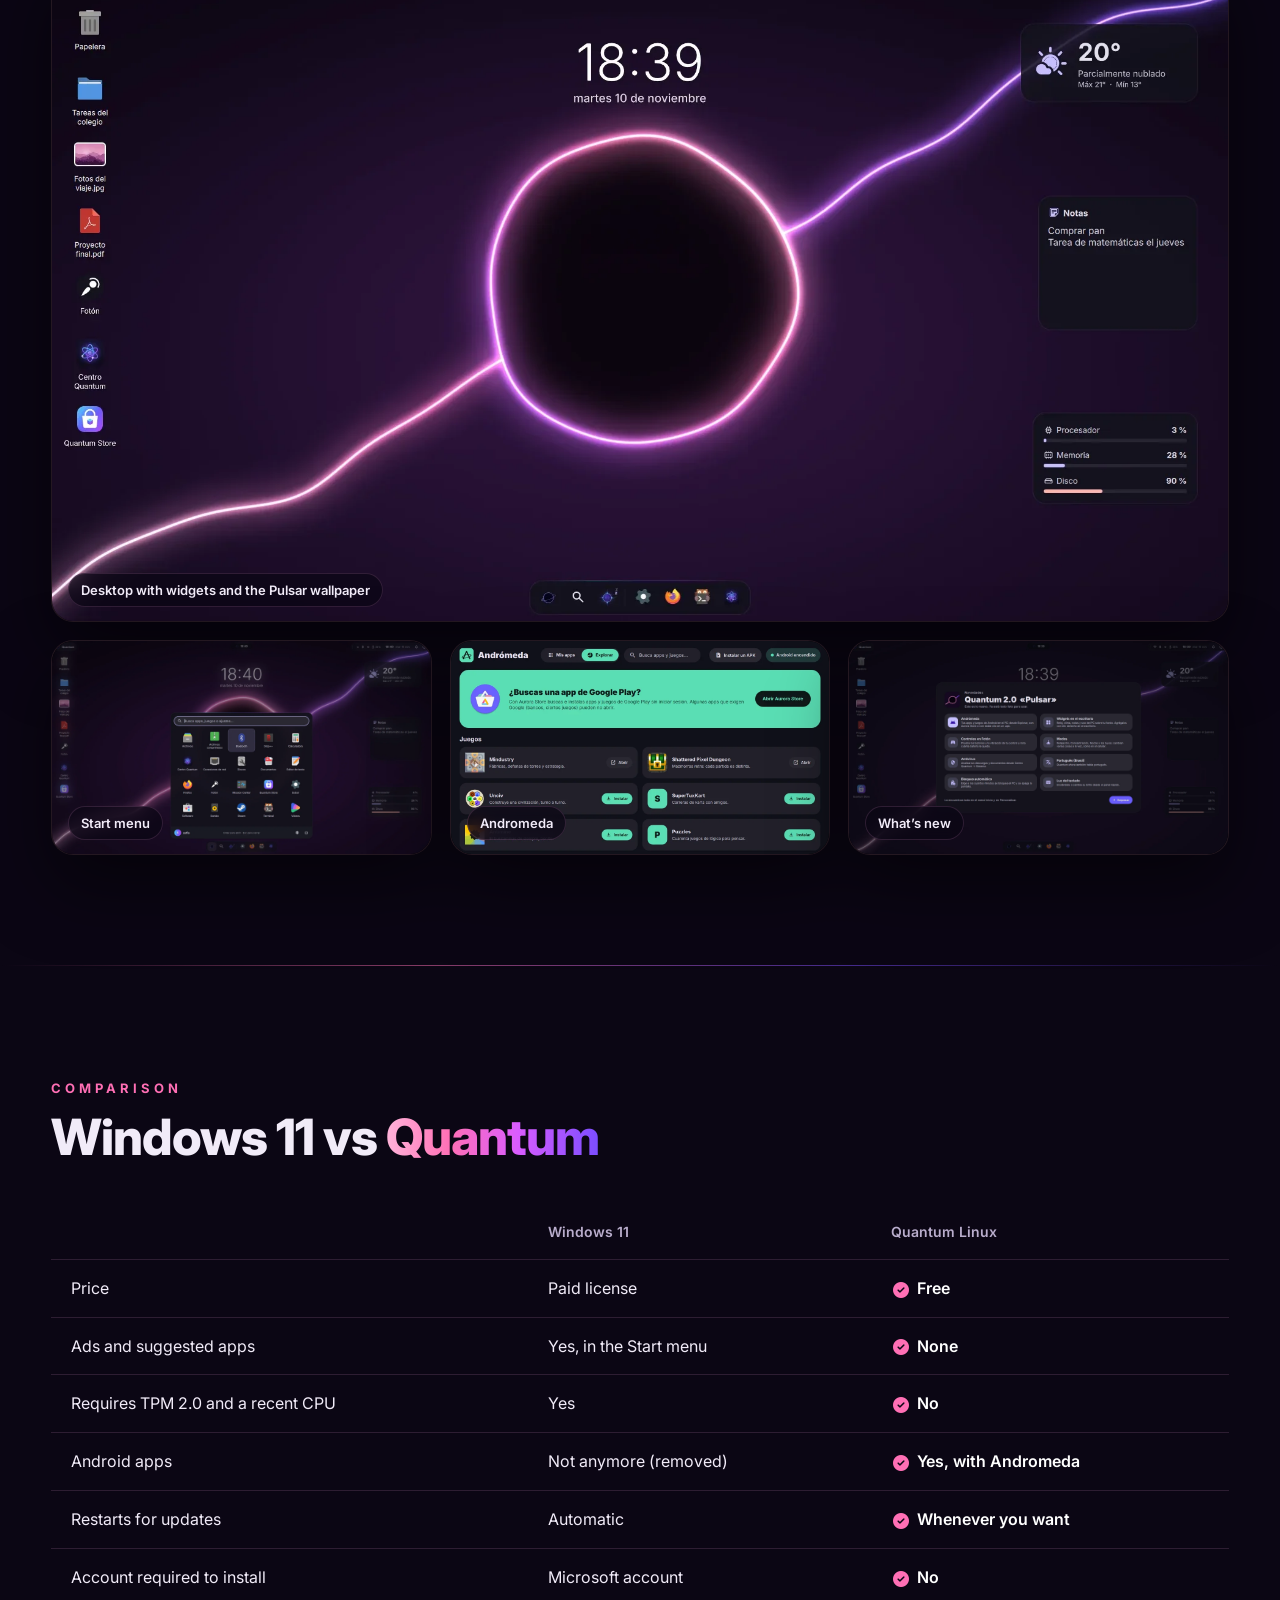
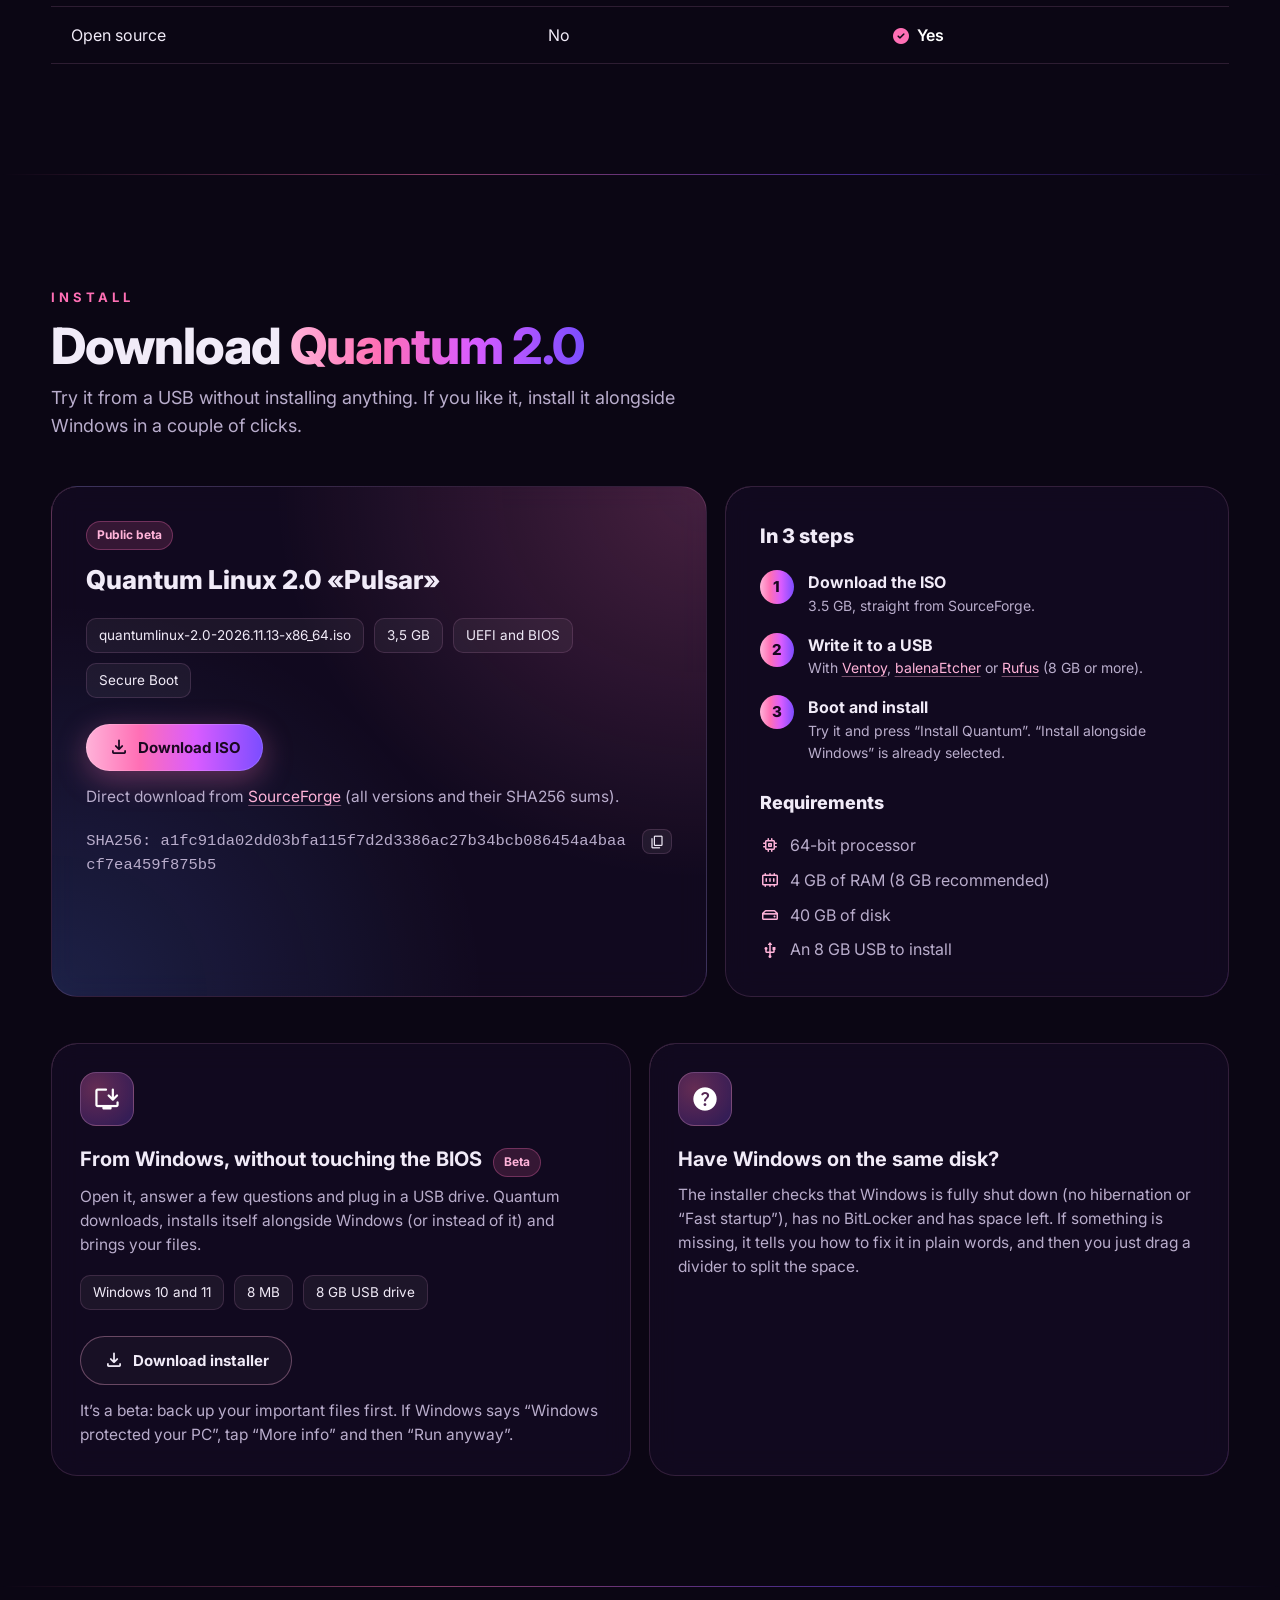
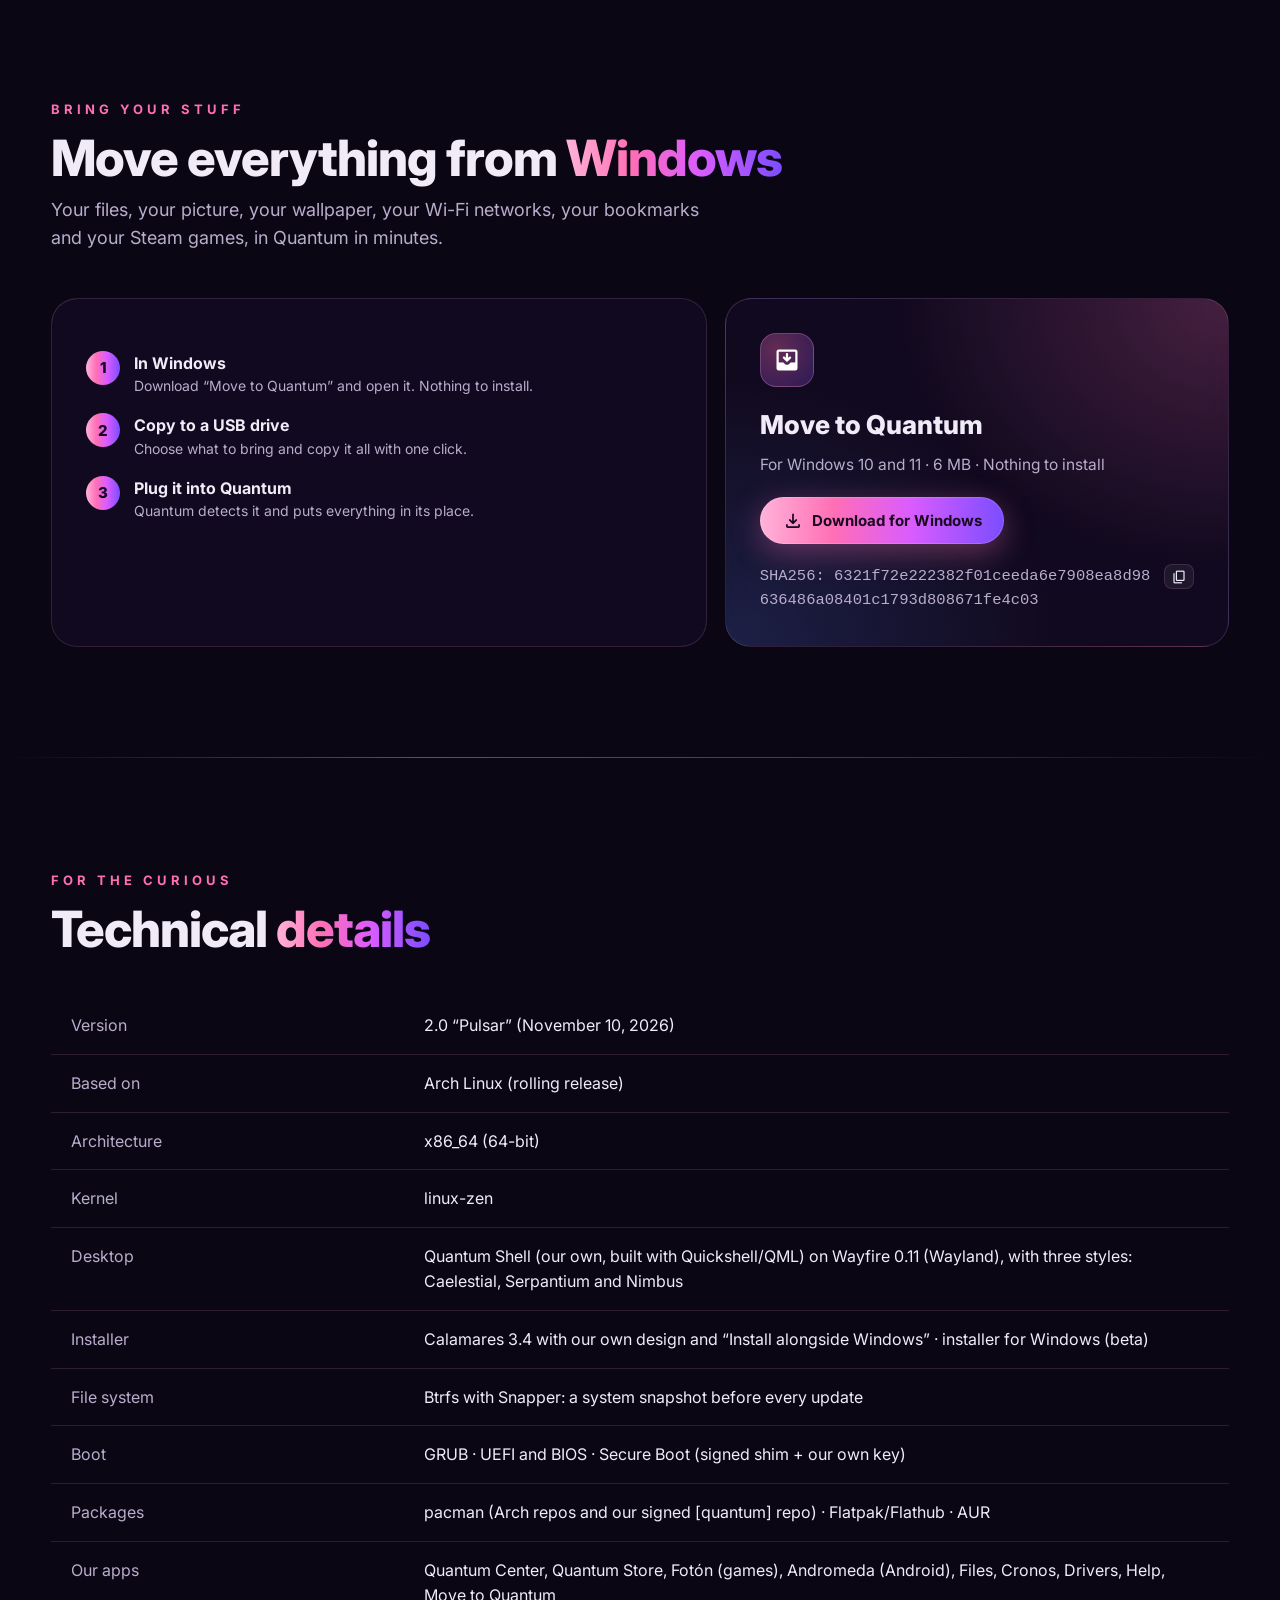
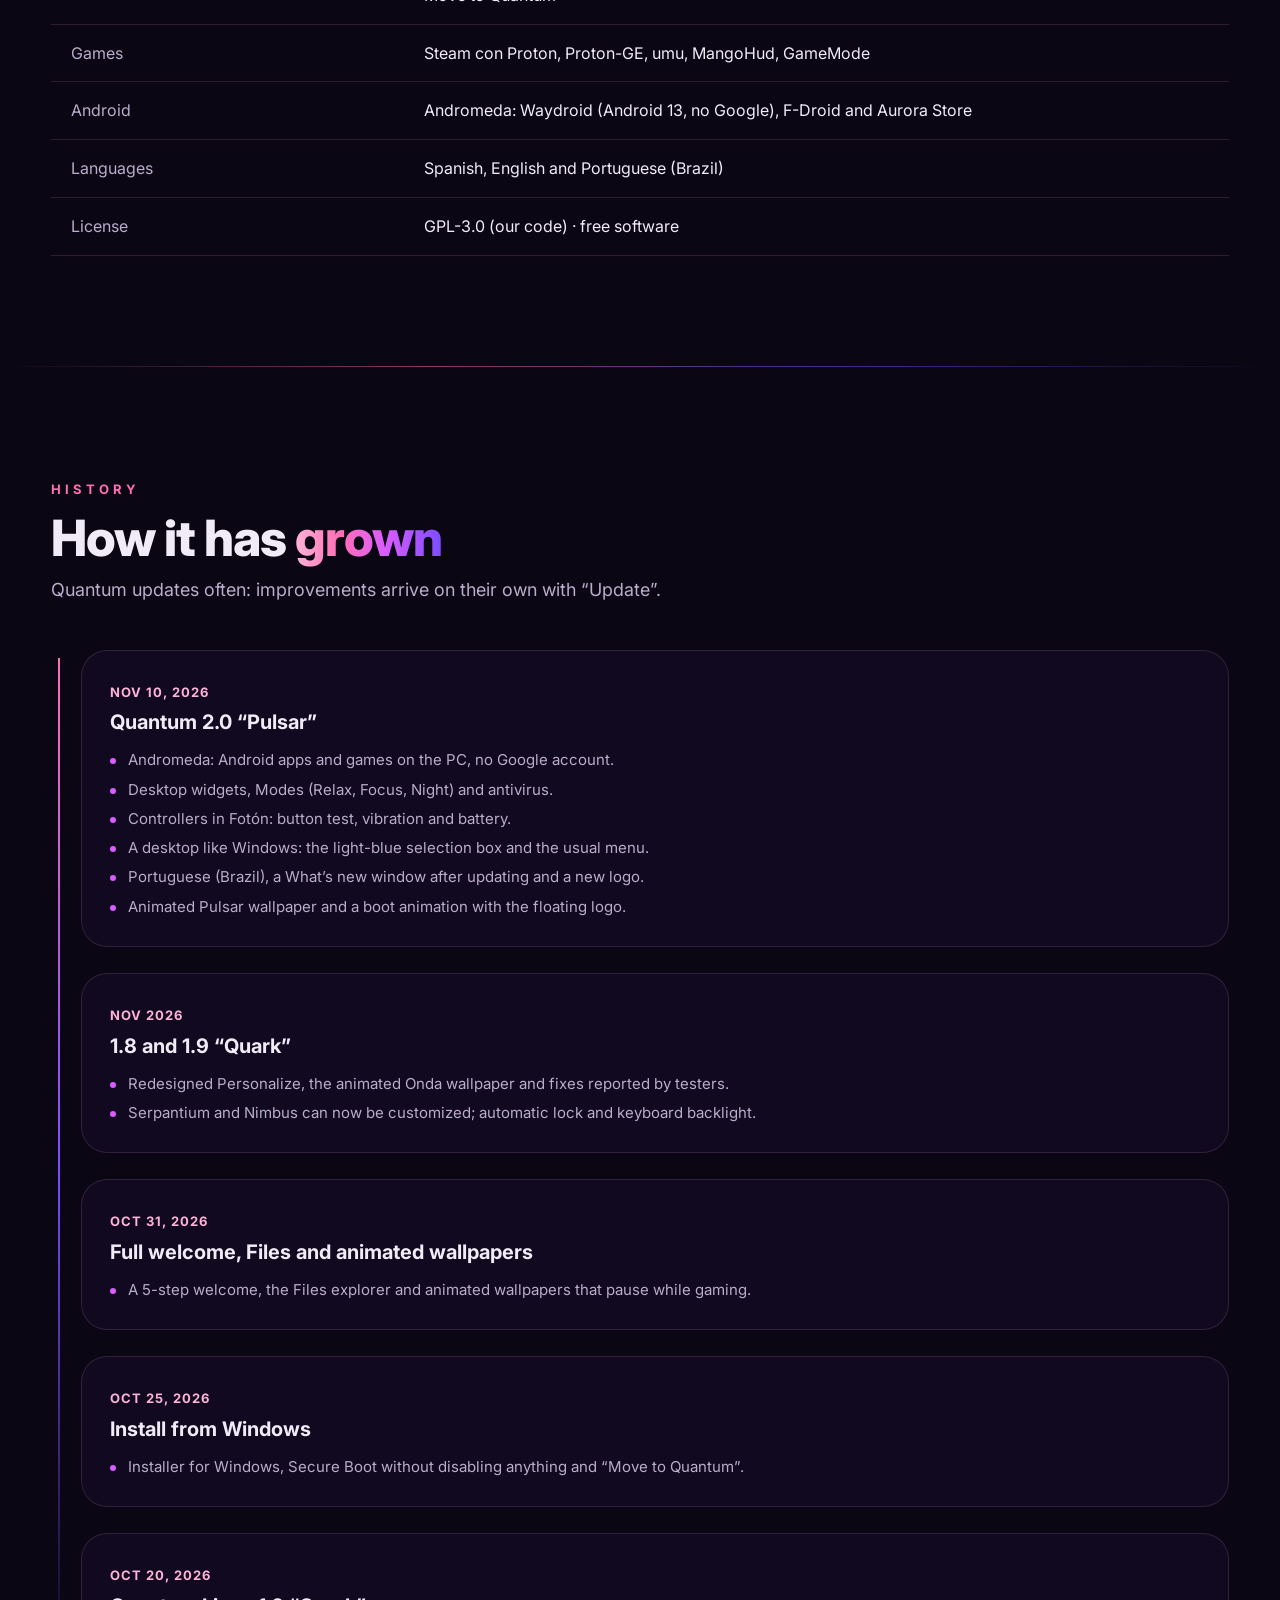
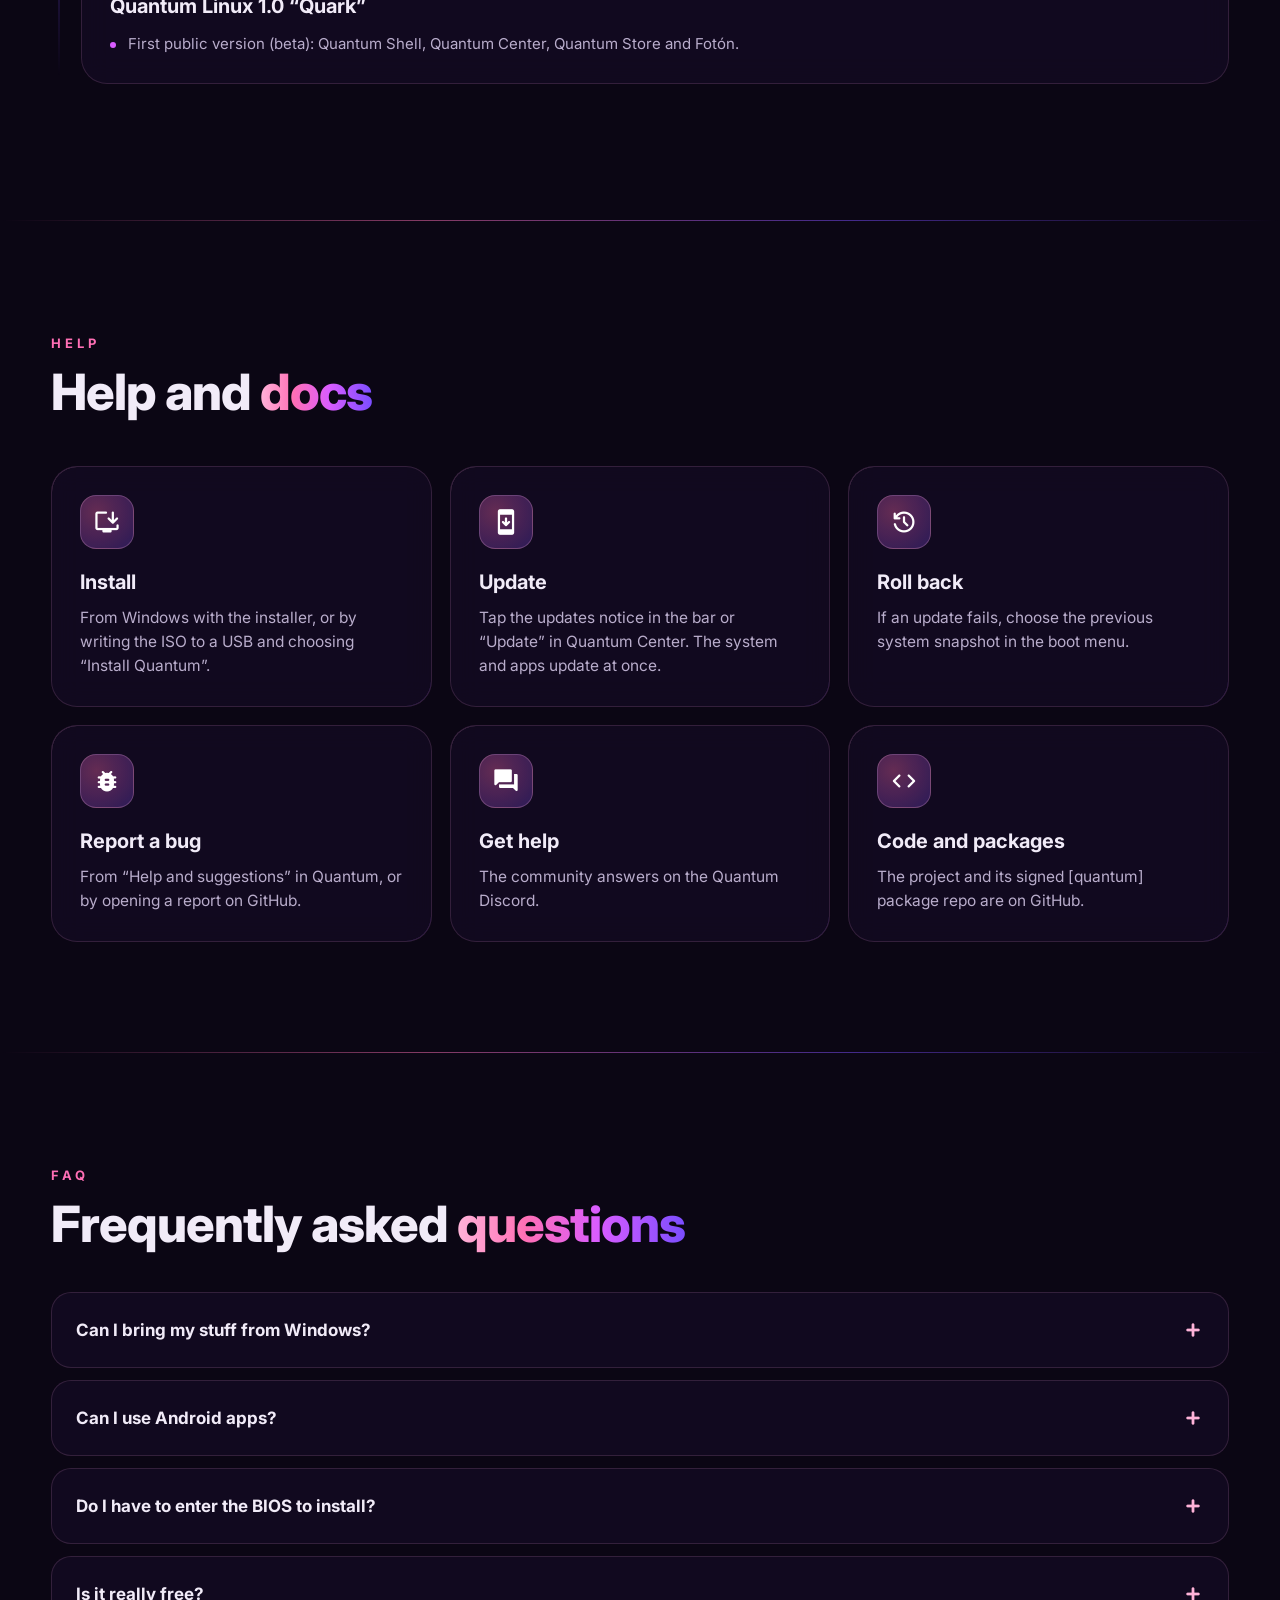
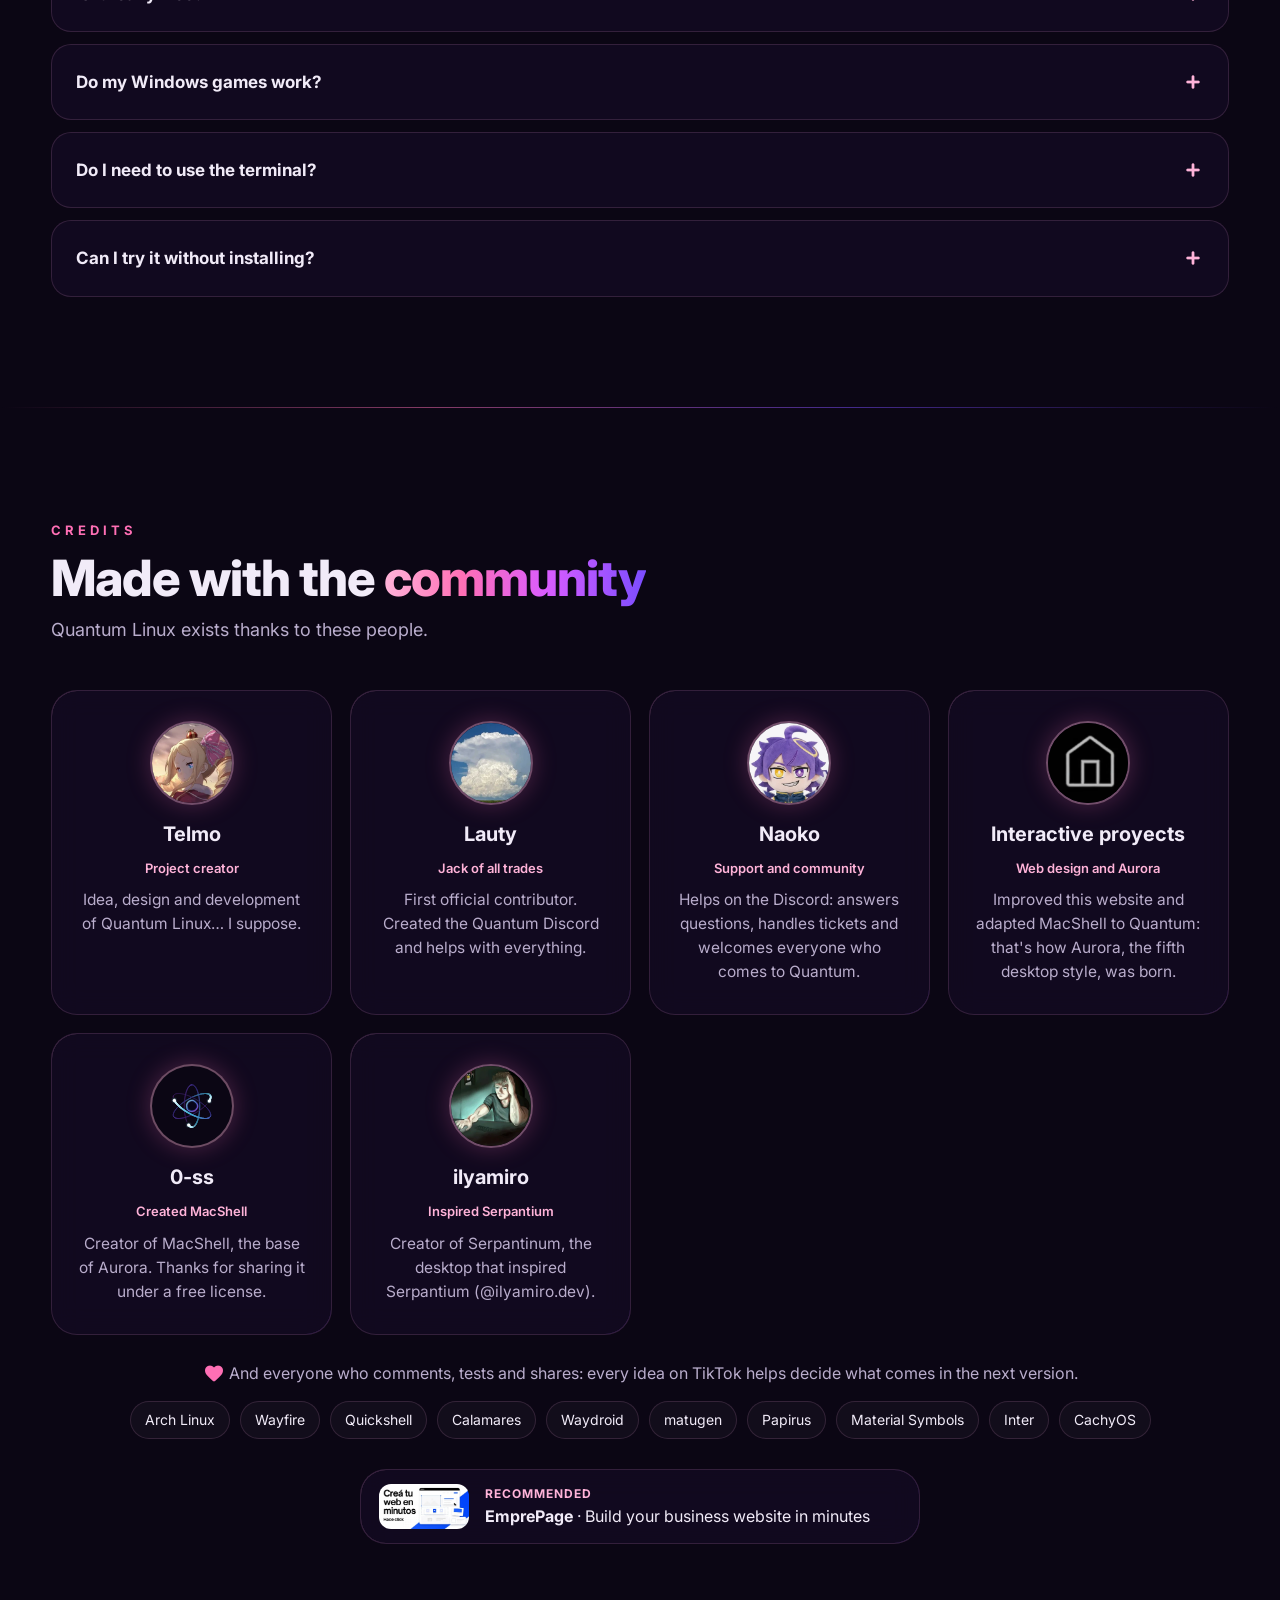
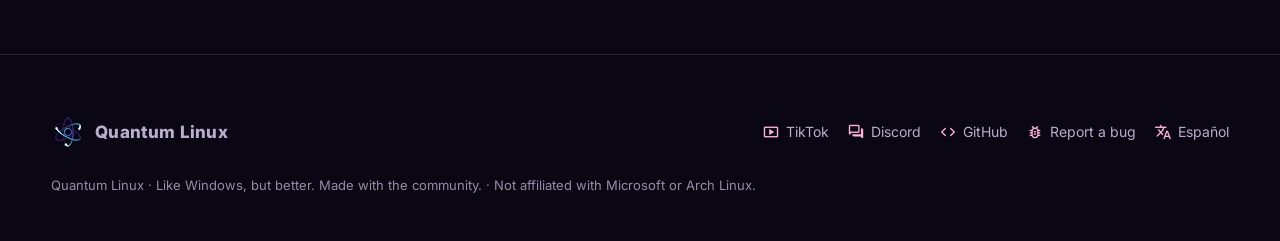
==== commit c3f72ac7: "Créditos: foto de Telmo más amplia, 0-ss (creó MacShell, la base de Aurora) e Interactive proyects (" ====
--- a/en/index.html
+++ b/en/index.html
@@ -271,7 +271,8 @@
     <a class="card person reveal" href="https://www.tiktok.com/@quantum.os" target="_blank" rel="noopener"><img src="../assets/img/telmo.webp" alt="Beatrice"><h3>Telmo</h3><span class="role">Project creator</span><p>Idea, design and development of Quantum Linux… I suppose.</p></a>
     <a class="card person reveal" href="https://discord.gg/qWmEb9xHkZ" target="_blank" rel="noopener"><img src="../assets/img/lauty.webp" alt=""><h3>Lauty</h3><span class="role">Jack of all trades</span><p>First official contributor. Created the Quantum Discord and helps with everything.</p></a>
     <a class="card person reveal" href="https://discord.gg/qWmEb9xHkZ" target="_blank" rel="noopener"><img src="../assets/img/naoko.webp" alt=""><h3>Naoko</h3><span class="role">Support and community</span><p>Helps on the Discord: answers questions, handles tickets and welcomes everyone who comes to Quantum.</p></a>
-    <div class="card person reveal"><img src="../assets/img/interactive-proyects.webp" alt=""><h3>Interactive proyects</h3><span class="role">Web design</span><p>Improved this page: dark mode, animations and a better mobile version.</p></div>
+    <div class="card person reveal"><img src="../assets/img/interactive-proyects.webp" alt=""><h3>Interactive proyects</h3><span class="role">Web design and Aurora</span><p>Improved this website and adapted MacShell to Quantum: that's how Aurora, the fifth desktop style, was born.</p></div>
+    <a class="card person reveal" href="https://github.com/0-ss/MacShell" target="_blank" rel="noopener"><img class="mk" src="../assets/quantum-mark.svg" alt=""><h3>0-ss</h3><span class="role">Created MacShell</span><p>Creator of MacShell, the base of Aurora. Thanks for sharing it under a free license.</p></a>
     <div class="card person reveal"><img src="../assets/img/ilyamiro.webp" alt=""><h3>ilyamiro</h3><span class="role">Inspired Serpantium</span><p>Creator of Serpantinum, the desktop that inspired Serpantium (@ilyamiro.dev).</p></div>
   </div>
   <p class="thanks reveal"><span class="ms">favorite</span> And everyone who comments, tests and shares: every idea on TikTok helps decide what comes in the next version.</p>
